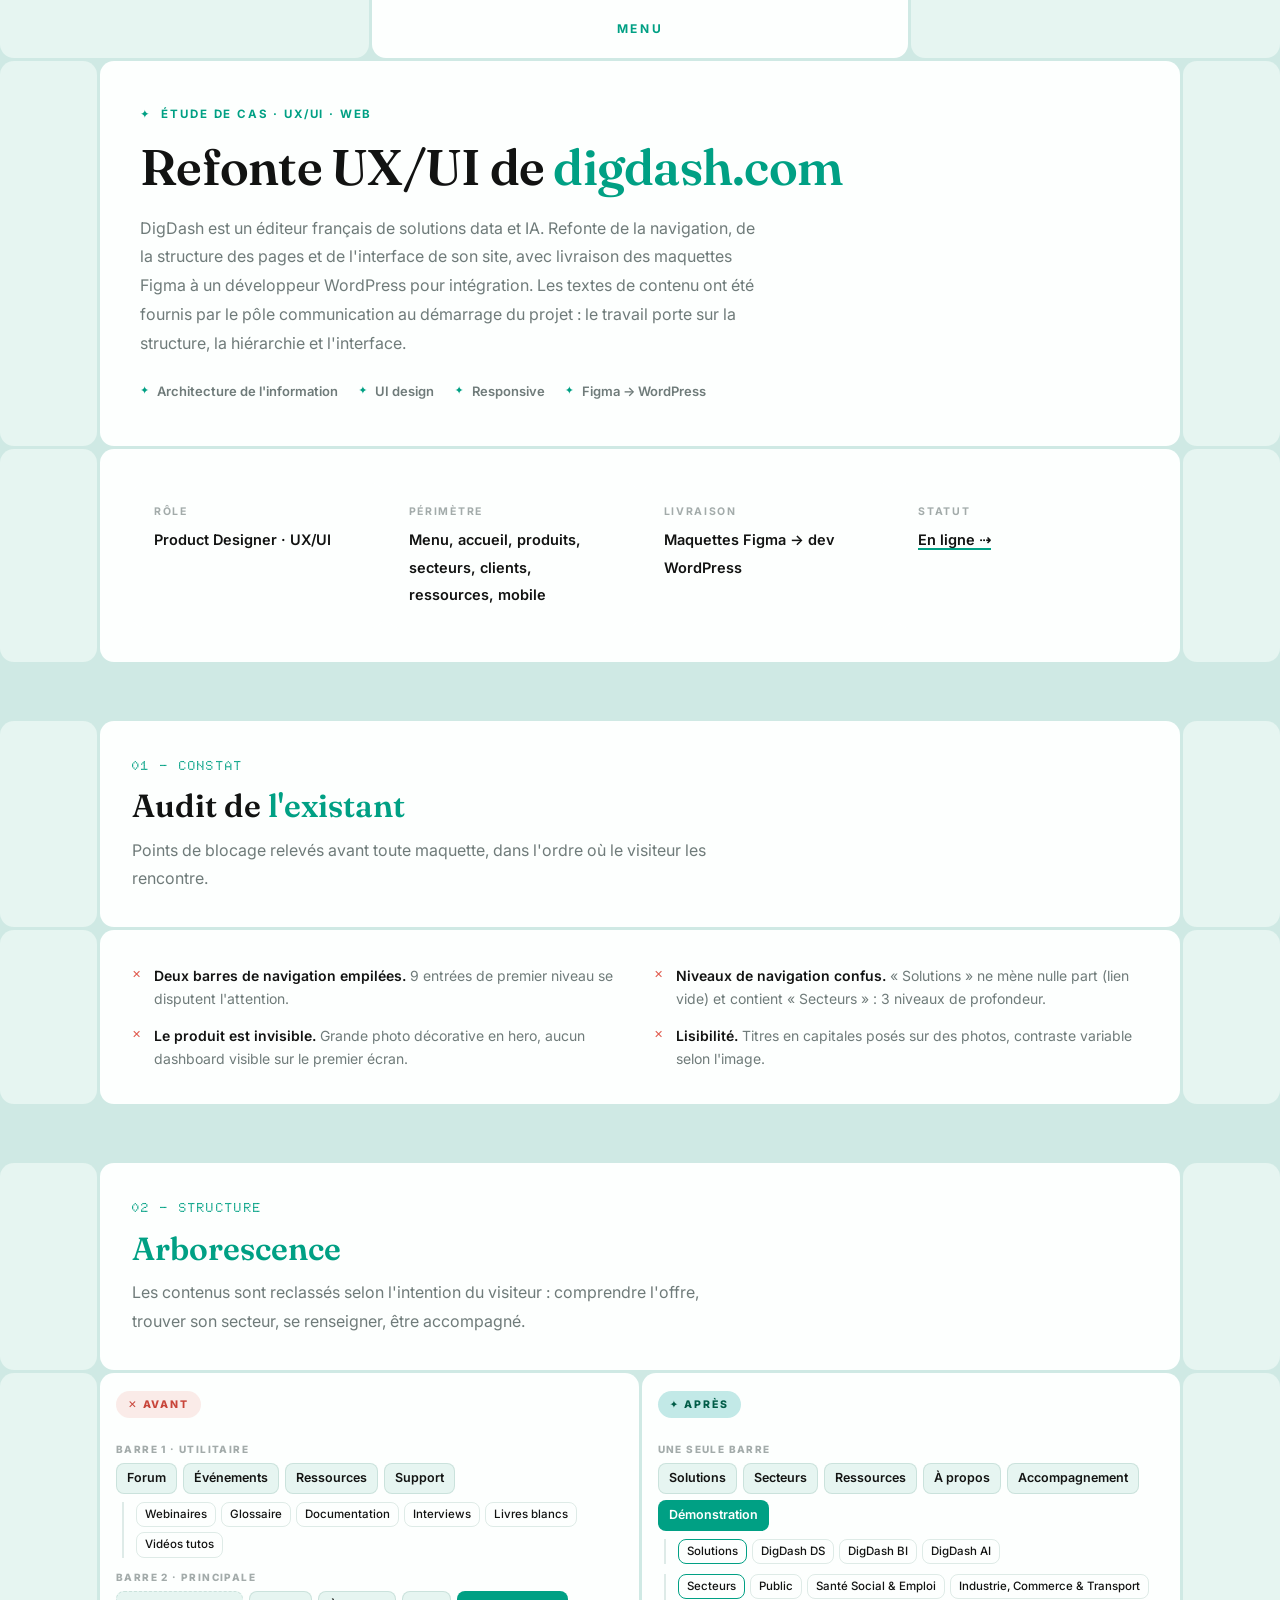
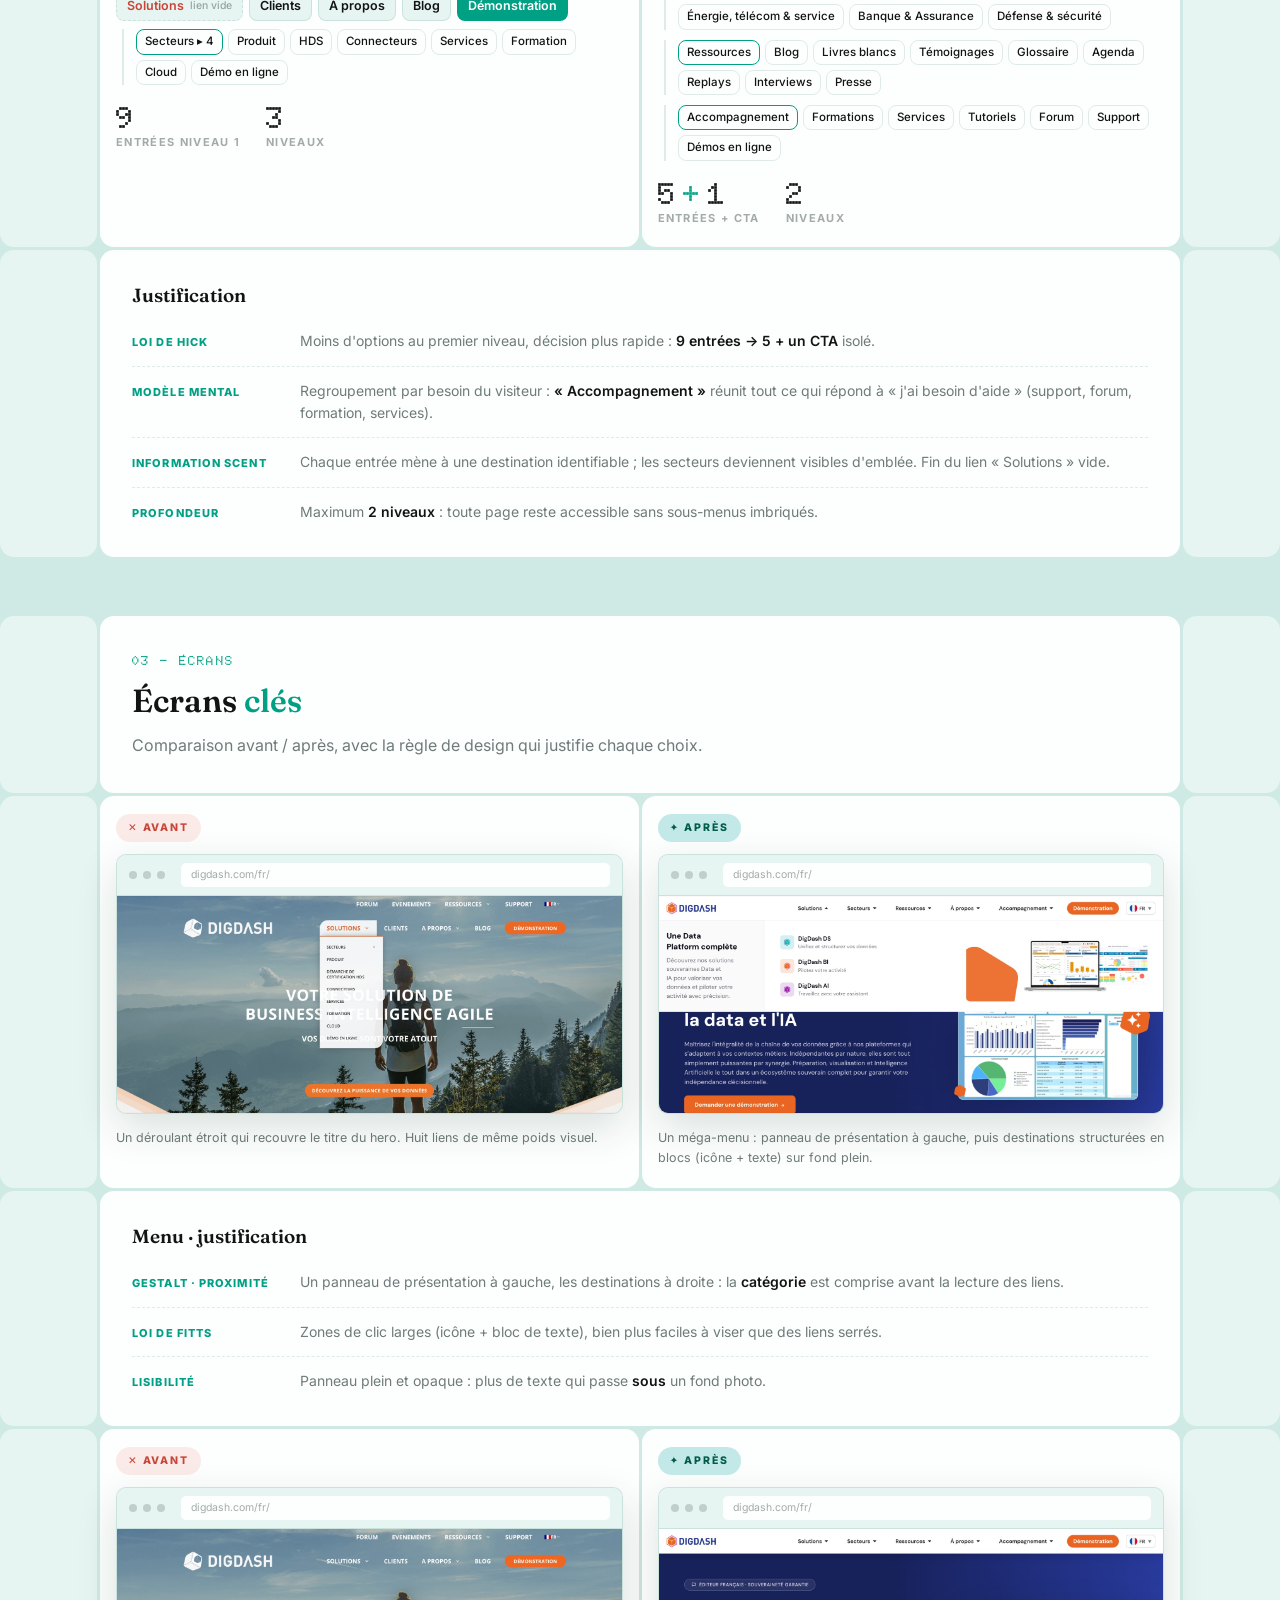
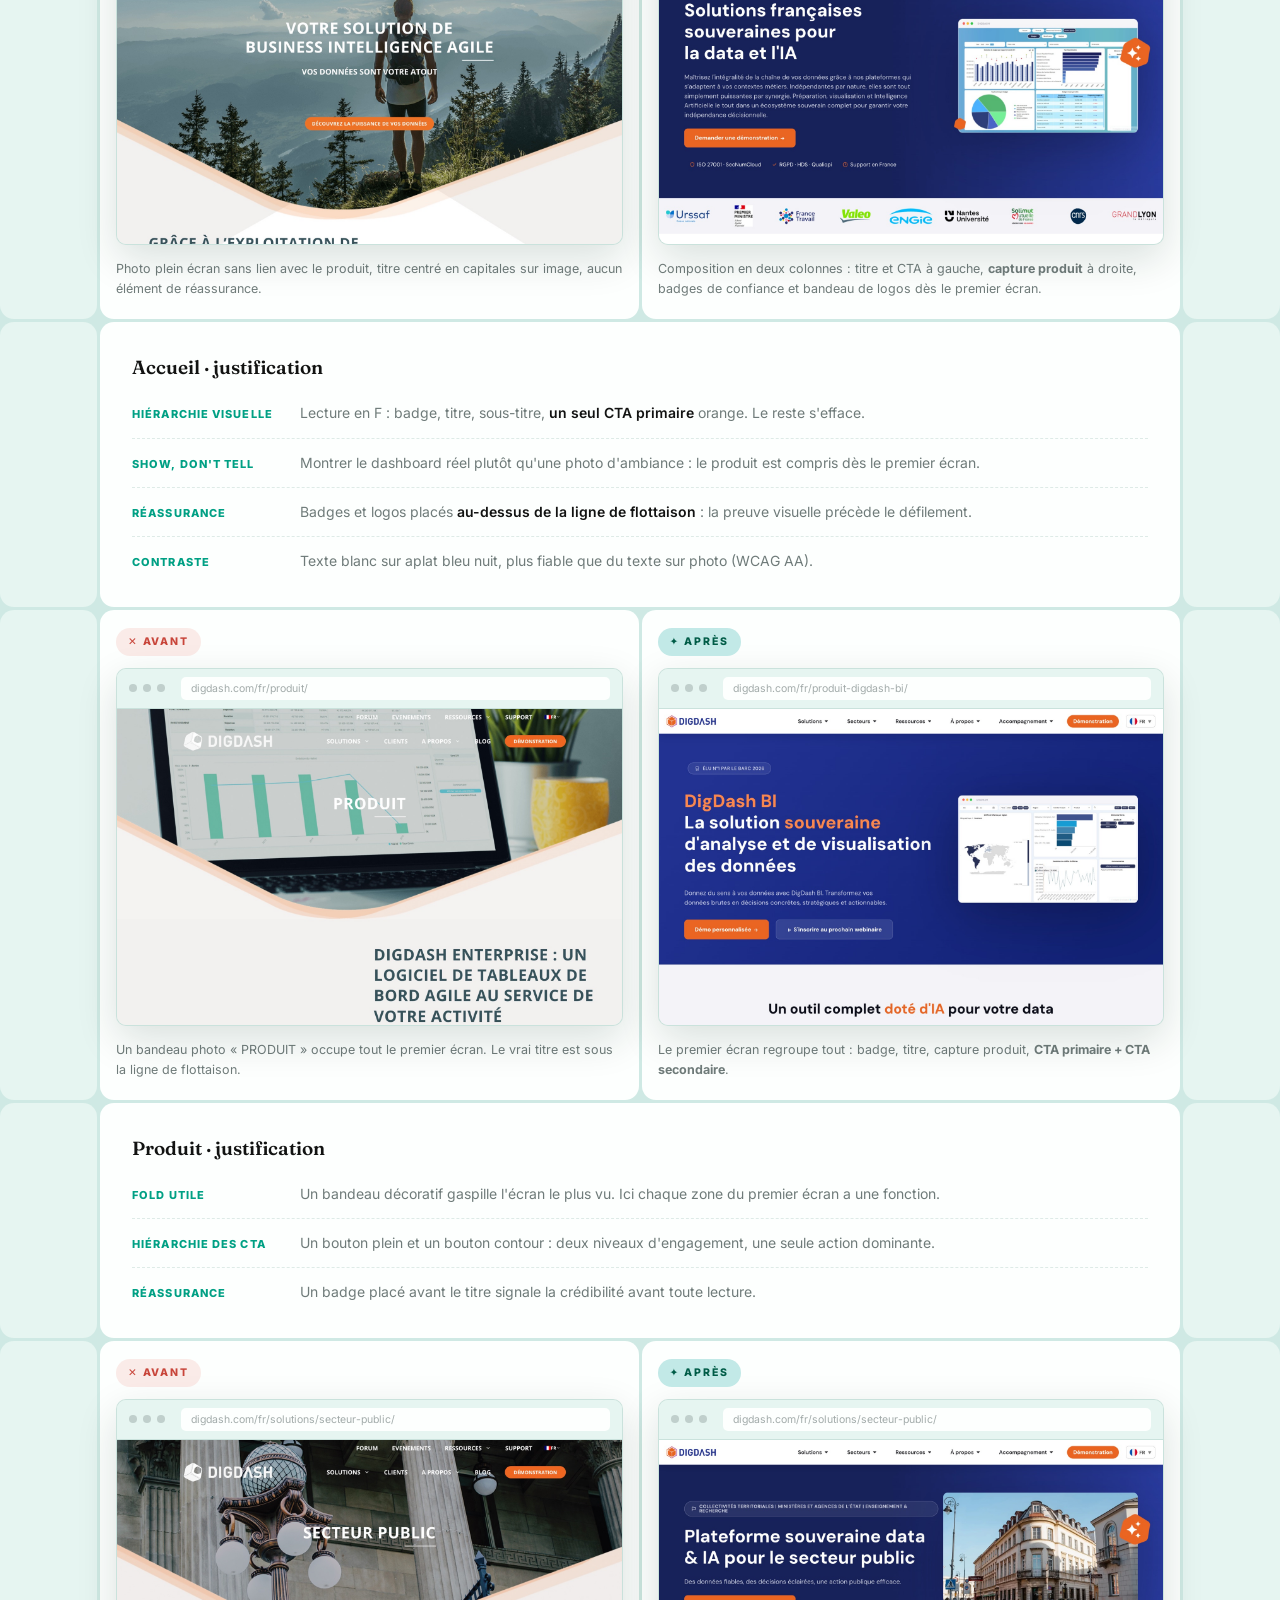
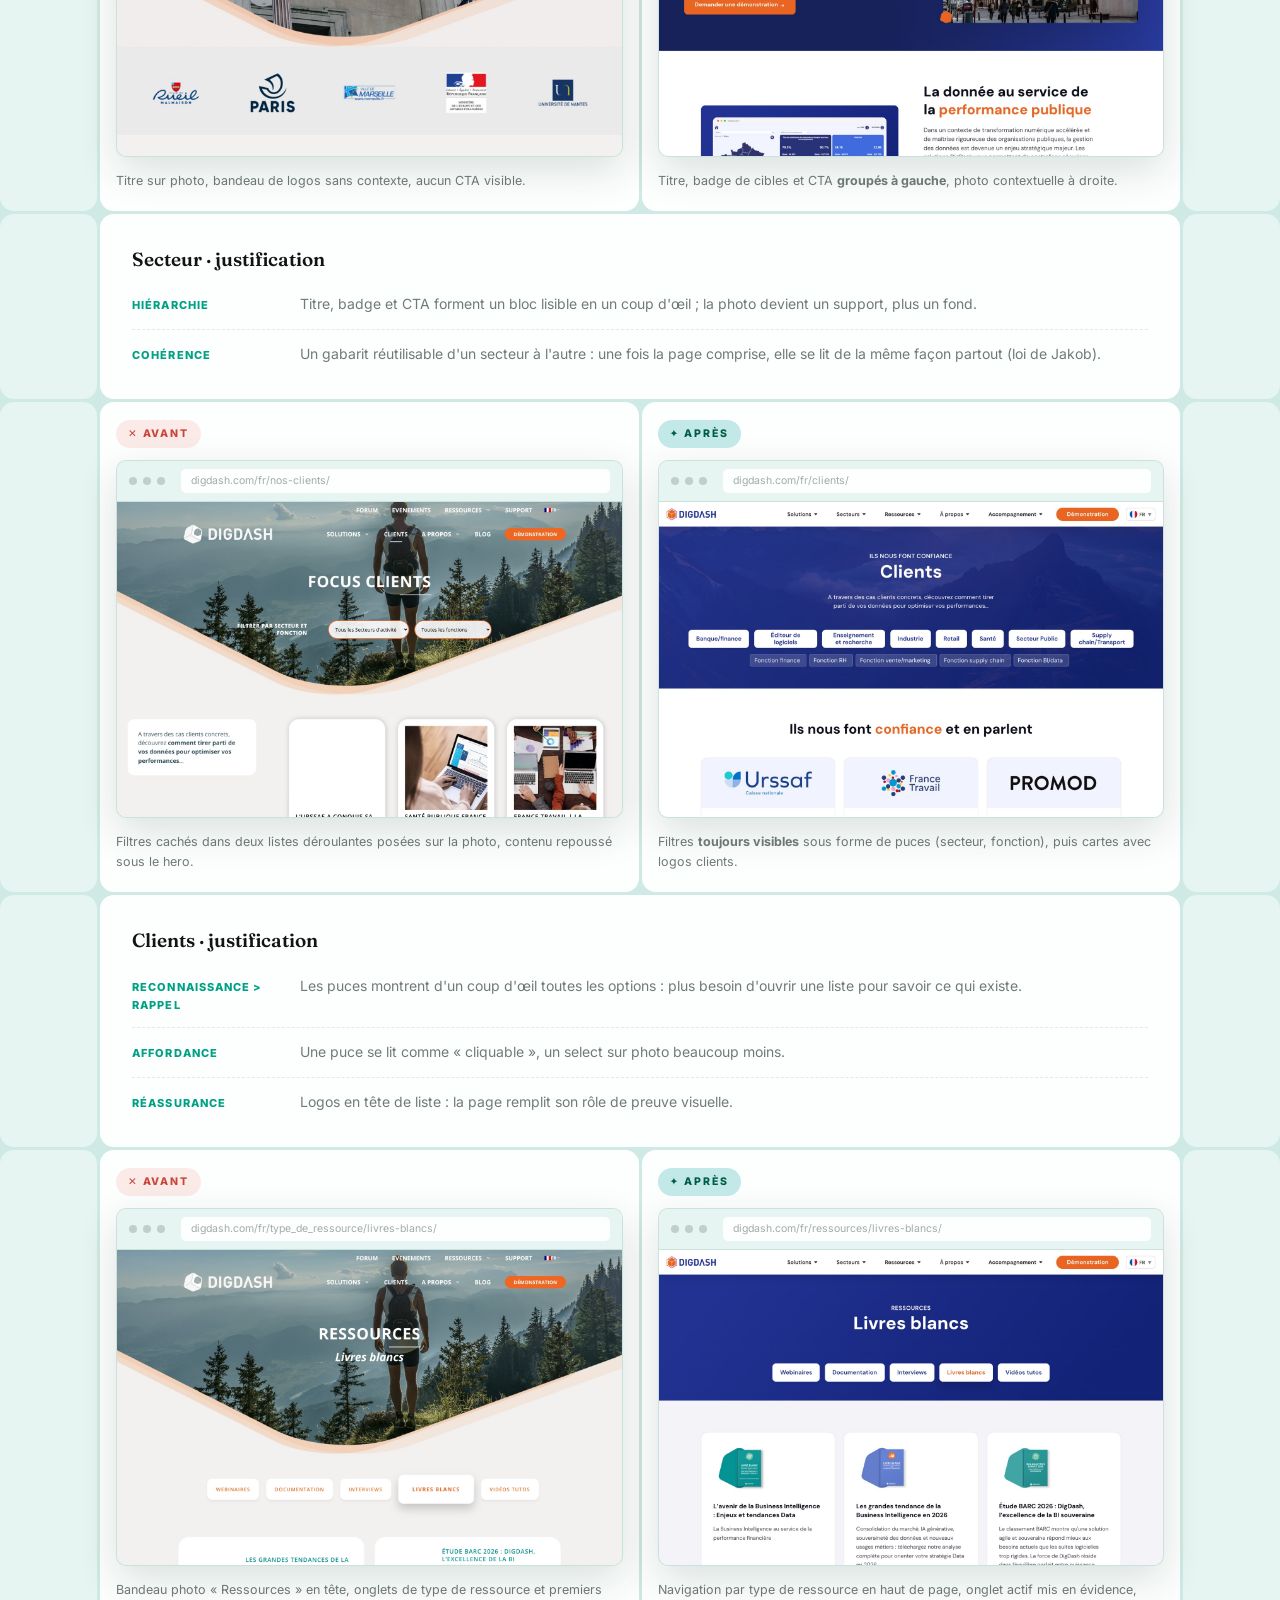
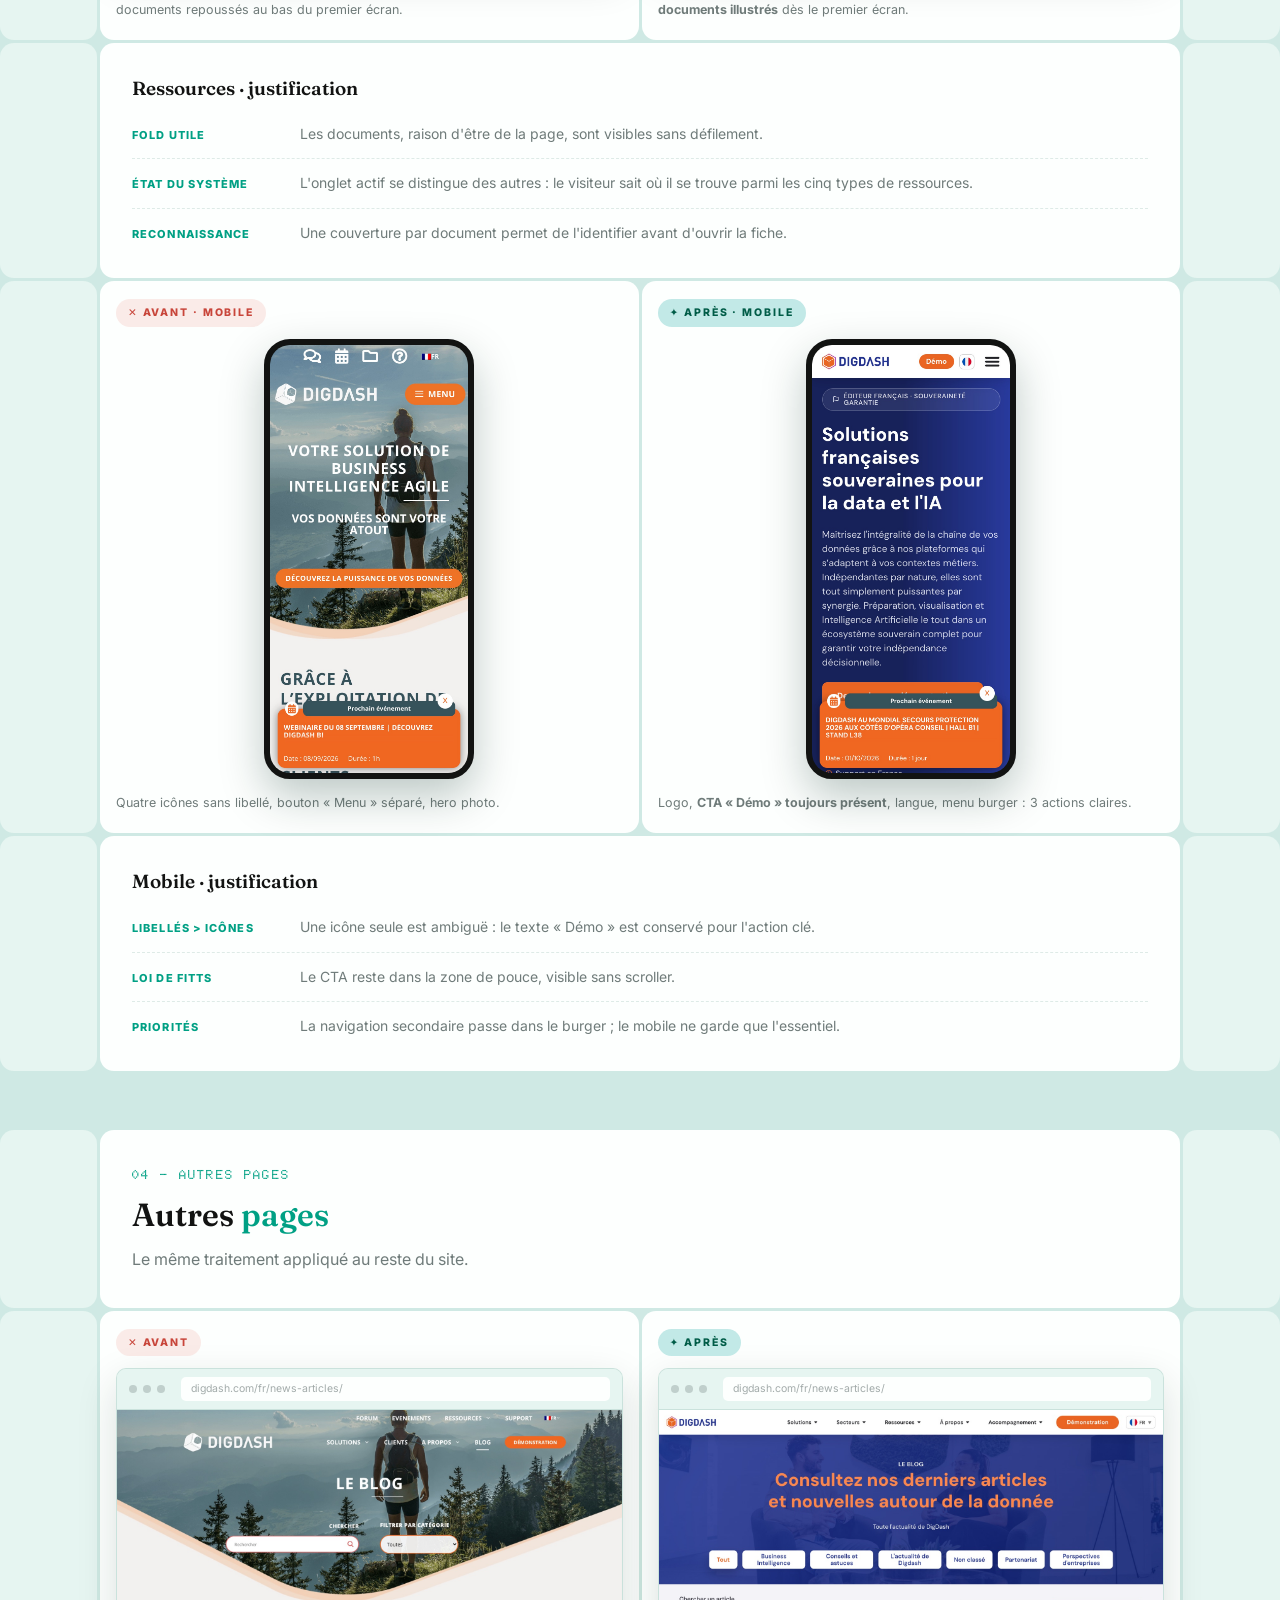
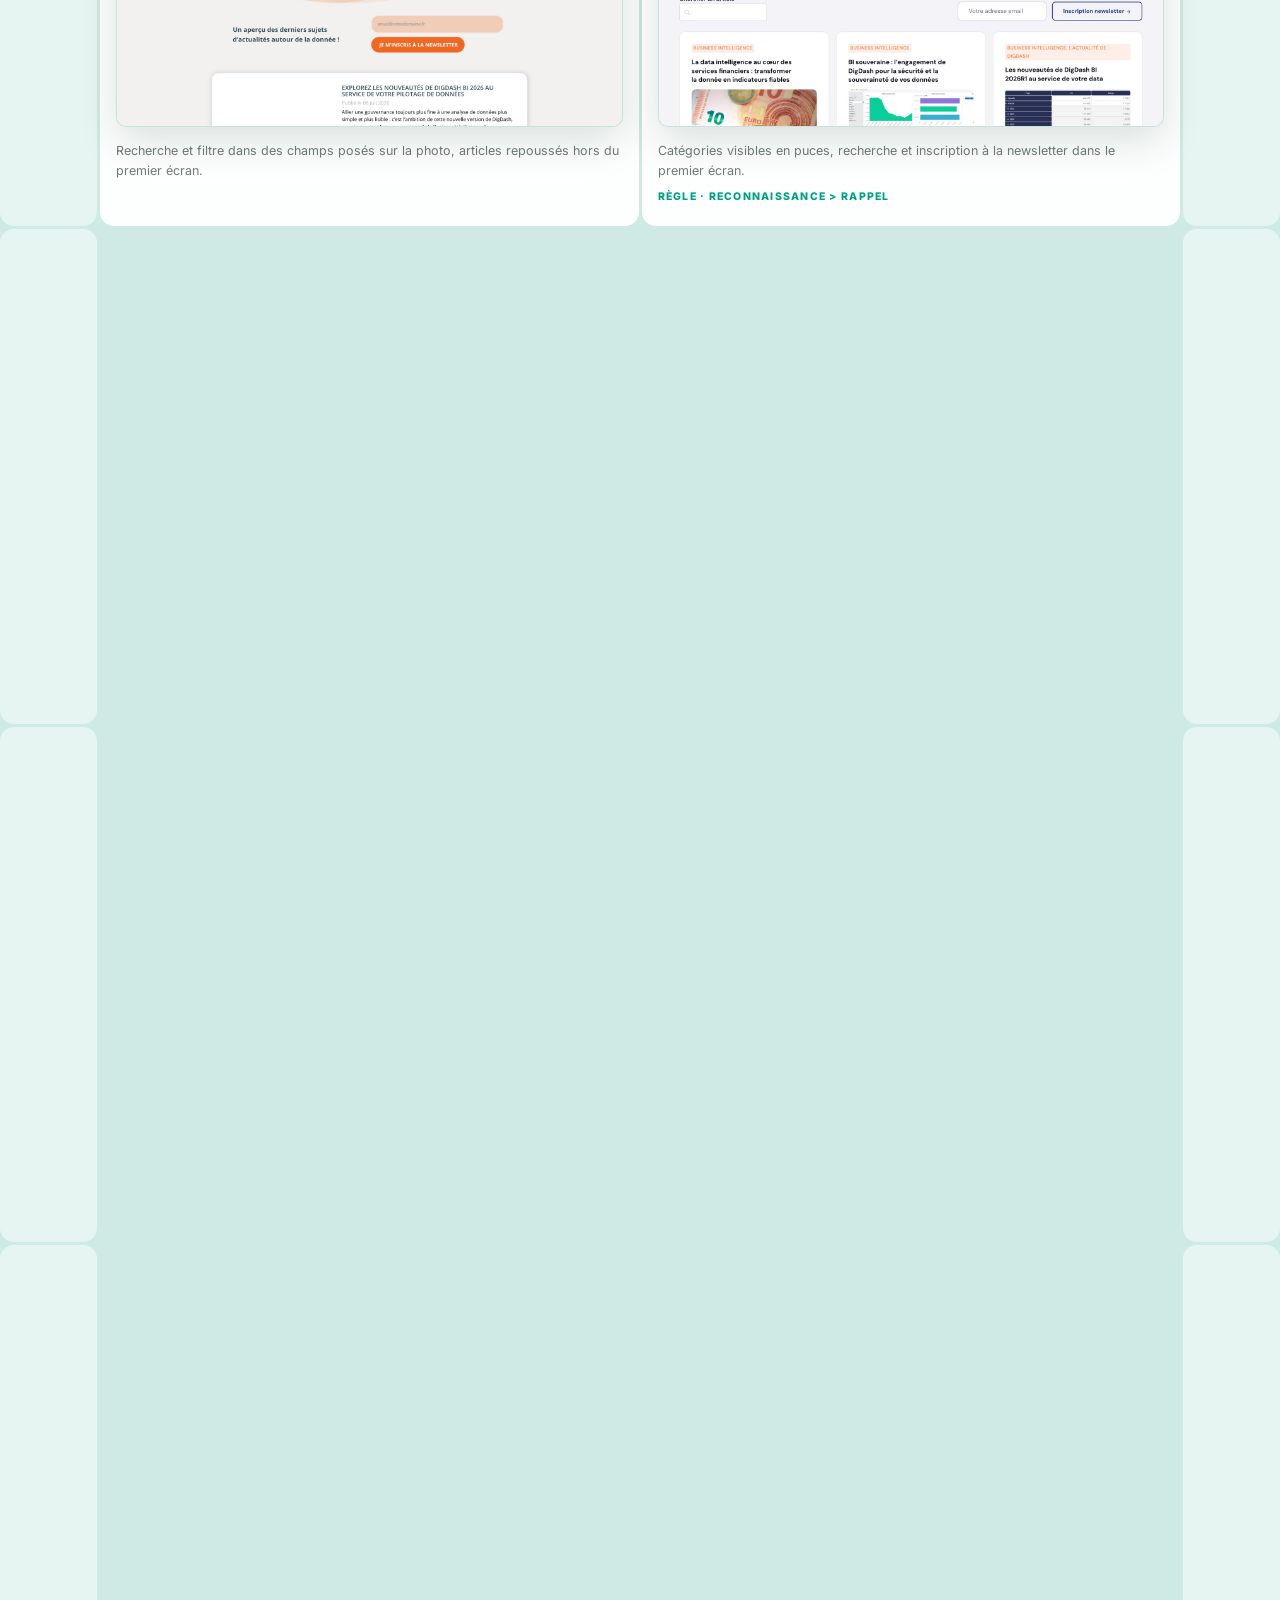
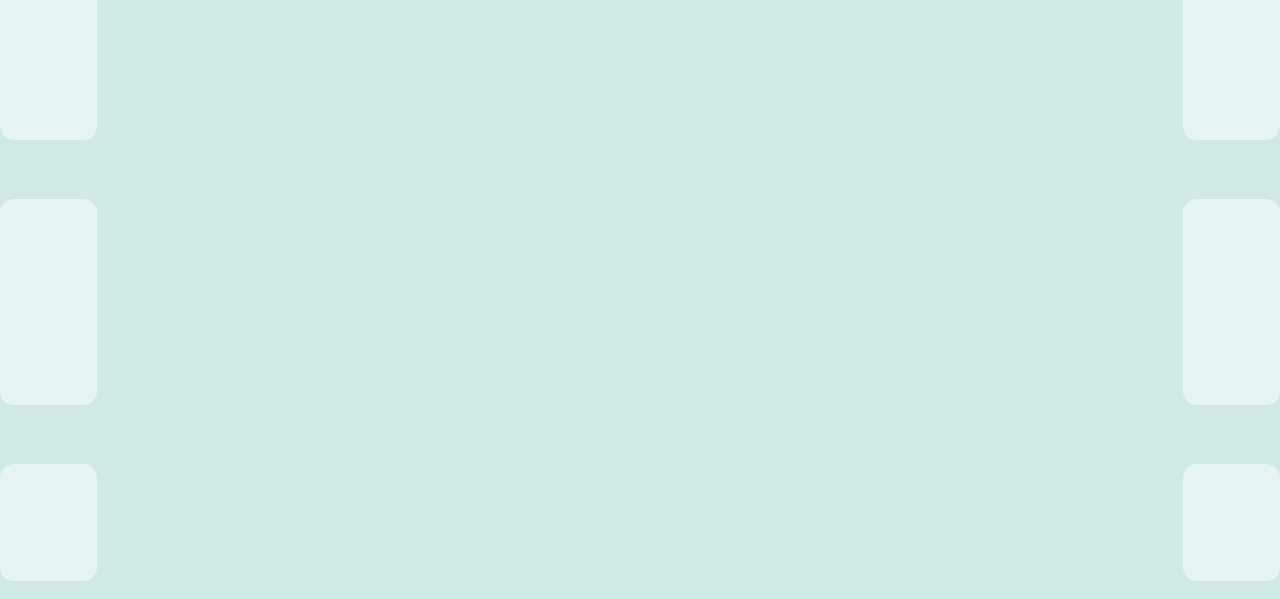
==== digdash.html @ a0afb025 "Ajout de l'étude de cas DigDash (avant/après UX/UI) et de la carte projet Co-Authored-By: Claude Son" ====
<!DOCTYPE html>
<html lang="fr"><head><meta charset="UTF-8"><meta name="viewport" content="width=device-width, initial-scale=1.0">
<meta name="description" content="Étude de cas : refonte UX/UI du site digdash.com, avant/après et raisonnement de design.">
<title>DigDash · Refonte UX/UI — Antoine DIOKH</title>
<link rel="preconnect" href="https://fonts.googleapis.com"><link rel="preconnect" href="https://fonts.gstatic.com" crossorigin>
<link href="https://fonts.googleapis.com/css2?family=Fraunces:ital,opsz,wght@0,9..144,400;0,9..144,500;0,9..144,600;1,9..144,400;1,9..144,500&family=Inter:wght@400;500;600;700&family=Doto:wght@700;900&family=Abril+Fatface&family=Lobster&family=Lora:ital@0;1&family=Merriweather:wght@700&family=Oswald:wght@500&family=Pacifico&display=swap" rel="stylesheet">
<style>

/* =========================================================
   TOKENS · colonne de cartes sur fond menthe
   ========================================================= */
*,*::before,*::after{box-sizing:border-box;margin:0;padding:0}
html{scroll-behavior:smooth;scroll-padding-top:76px}

:root{
  --bg:      #cfe9e4;           /* fond profond entre les cartes */
  --rail:    #e6f5f1;           /* cellules latérales */
  --card:    #FDFFFE;           /* cartes de contenu */
  --ink:     #121312;
  --muted:   rgba(17,35,34,.6);
  --sub:     rgba(17,35,34,.38);
  --green:   #00A084;
  --greend:  #005C47;
  --mint:    #4EDF88;
  --teal:    #c2e9e7;
  --figma:   #0C8CE9;
  --bord:    rgba(0,92,71,.12);
  --led-bg:  #101312;
  --sans:'Inter',system-ui,sans-serif;
  --serif:'Fraunces',Georgia,serif;
  --dot:'Doto',monospace;
  --r:14px;
  --gap:3px;
  --col:536px;
  --t:220ms cubic-bezier(.4,0,.2,1);
}
body.dark{
  --bg:      #0a0f0d;
  --rail:    #101614;
  --card:    #151b18;
  --ink:     #eef5f1;
  --muted:   rgba(219,235,228,.6);
  --sub:     rgba(219,235,228,.34);
  --green:   #4EDF88;
  --greend:  #00A084;
  --teal:    rgba(78,223,136,.14);
  --bord:    rgba(255,255,255,.06);
  --led-bg:  #050807;
}

body{font-family:var(--sans);font-size:16px;line-height:1.7;color:var(--ink);background:var(--bg);-webkit-font-smoothing:antialiased;transition:background .3s,color .3s}
body.noscroll{overflow:hidden}
img{display:block;max-width:100%;height:auto}
a{color:inherit;text-decoration:none}
button{cursor:pointer;border:none;background:none;font:inherit;color:inherit}
ul{list-style:none}
::selection{background:var(--mint);color:#121312}

/* =========================================================
   GRILLE · chaque rangée = rail | carte | rail
   ========================================================= */
.row{display:grid;grid-template-columns:1fr min(var(--col),calc(100vw - 12px)) 1fr;gap:var(--gap);margin-bottom:var(--gap)}
.row::before,.row::after{content:'';background:var(--rail);border-radius:var(--r);min-height:100%}
.row>.cell{background:var(--card);border-radius:var(--r);padding:34px 32px;position:relative}
.row>.cell.flush{padding:0;overflow:hidden}
.row>.cell.split{display:grid;grid-template-columns:1fr 1.2fr;gap:var(--gap);background:transparent;padding:0}
.row>.cell.split>div{background:var(--card);border-radius:var(--r);padding:28px 26px}
.row>.cell.cells4{display:grid;grid-template-columns:repeat(4,1fr);gap:var(--gap);background:transparent;padding:0}
.row>.cell.cells4>a{background:var(--card);border-radius:var(--r);display:flex;align-items:center;justify-content:center;padding:20px 8px;font-size:12px;font-weight:600;letter-spacing:.08em;color:var(--ink);transition:color var(--t),background var(--t)}
.row>.cell.cells4>a:hover{color:var(--green)}
.row>.cell.cells4>a svg{transition:transform var(--t)}
.row>.cell.cells4>a:hover svg{transform:translateY(-2px)}

/* espaceur entre groupes de sections */
.gaprow{height:56px}

/* =========================================================
   BARRE HAUTE · MENU
   ========================================================= */
.topbar{position:fixed;top:0;left:0;right:0;z-index:100}
.topbar .menu-cell{background:var(--card);border-radius:0 0 var(--r) var(--r);display:flex;align-items:center;justify-content:center;height:58px}
.topbar::before,.topbar::after{border-radius:0 0 var(--r) var(--r);min-height:58px}
.menu-btn{font-size:12px;font-weight:700;letter-spacing:.22em;color:var(--green);padding:10px 26px;transition:letter-spacing var(--t)}
.menu-btn:hover{letter-spacing:.34em}

/* overlay menu */
.menu-ov{position:fixed;inset:0;z-index:200;background:var(--bg);display:none;flex-direction:column;align-items:center;justify-content:center;gap:6px;text-align:center}
.menu-ov.open{display:flex;animation:fdi .25s ease}
@keyframes fdi{from{opacity:0}to{opacity:1}}
.menu-ov a{font-family:var(--serif);font-size:clamp(34px,6vw,54px);font-weight:500;color:var(--ink);line-height:1.35;transition:color var(--t),letter-spacing var(--t)}
.menu-ov a:hover{color:var(--green);letter-spacing:.02em}
.menu-ov a i{font-style:normal;color:var(--green)}
.menu-x{position:absolute;top:18px;left:50%;transform:translateX(-50%);font-size:12px;font-weight:700;letter-spacing:.22em;color:var(--green);padding:10px 26px}
.menu-tools{display:flex;gap:10px;margin-top:38px}
.menu-tools button{font-size:12px;font-weight:600;letter-spacing:.1em;color:var(--muted);background:var(--card);border-radius:var(--pill,100px);padding:10px 22px;transition:color var(--t)}
.menu-tools button:hover{color:var(--green)}

/* =========================================================
   HERO
   ========================================================= */
.hero-h{font-family:var(--serif);font-size:clamp(30px,4.6vw,42px);font-weight:600;line-height:1.22;letter-spacing:-.01em;margin-bottom:22px}
.hero-h i{font-style:normal;color:var(--green)}
.hero-p{font-size:15.5px;color:var(--muted);margin-bottom:34px}
.hero-p b{color:var(--ink);font-weight:600}
.hero-p .cut{color:var(--green);font-weight:600;white-space:nowrap}
.narrator{font-size:14px;color:var(--muted);margin-bottom:30px}
.narrator b{color:var(--ink);font-weight:600}
.timebar{display:flex;align-items:center;gap:14px;font-size:11px;font-weight:700;letter-spacing:.12em;color:var(--sub)}
.timebar .dia{color:var(--green);font-size:13px}
.timebar .clock{font-family:var(--dot);font-weight:900;font-size:15px;color:var(--ink);letter-spacing:.08em}
.timebar .gmt{color:var(--green);font-family:var(--dot);font-weight:700}

/* =========================================================
   RÔLE · Product Designer + sélection Figma
   ========================================================= */
.role-h{font-family:var(--serif);font-size:clamp(40px,7vw,58px);font-weight:500;line-height:1.18;letter-spacing:-.015em}
.figsel{position:relative;display:inline-block;outline:1.6px solid var(--figma);outline-offset:4px;margin:4px}
.figsel b{position:absolute;width:7px;height:7px;background:var(--card);border:1.6px solid var(--figma);z-index:1}
.figsel b:nth-child(1){top:-8px;left:-8px}
.figsel b:nth-child(2){top:-8px;right:-8px}
.figsel b:nth-child(3){bottom:-8px;left:-8px}
.figsel b:nth-child(4){bottom:-8px;right:-8px}

/* panneau Fonts façon Figma */
.fonts-panel{background:#1e1e1e;border-radius:10px;overflow:hidden;color:#e6e6e6;font-size:13px;box-shadow:0 18px 60px rgba(0,40,30,.25)}
.fp-head{display:flex;align-items:center;justify-content:space-between;padding:10px 14px;font-weight:600;font-size:12.5px;border-bottom:1px solid #2c2c2c}
.fp-head svg{opacity:.55;cursor:pointer}
.fp-search{margin:10px 12px 6px;display:flex;align-items:center;gap:8px;background:#2c2c2c;border-radius:6px;padding:7px 10px;color:#9a9a9a}
.fp-search input{background:none;border:none;outline:none;color:#e6e6e6;font-size:12.5px;width:100%}
.fp-hint{margin:6px 12px 8px;border:1px solid #3a3a3a;border-radius:6px;padding:6px 10px;font-size:11.5px;color:#bdbdbd}
.fp-list{padding:2px 4px 8px;max-height:250px;overflow:auto}
.fp-list::-webkit-scrollbar{width:4px}
.fp-list::-webkit-scrollbar-thumb{background:#3a3a3a;border-radius:2px}
.fp-item{display:flex;align-items:center;gap:9px;width:100%;text-align:left;padding:7px 12px;border-radius:5px;font-size:15px;color:#e6e6e6;transition:background .15s}
.fp-item:hover,.fp-item.on{background:#333}
.fp-item .tick{width:12px;color:#4EDF88;font-size:11px;visibility:hidden}
.fp-item.on .tick{visibility:visible}

/* =========================================================
   STATS · chiffres dot-matrix
   ========================================================= */
.stat-lbl{font-size:11.5px;font-weight:700;letter-spacing:.14em;text-transform:uppercase;color:var(--muted);margin-bottom:16px}
.stat-num{font-family:var(--dot);font-weight:900;font-size:clamp(44px,7vw,58px);line-height:1;color:var(--ink);letter-spacing:.04em}
.stat-note{font-size:13.5px;color:var(--muted);line-height:1.65}

/* bandeau LED */
.led{background:var(--led-bg);border-radius:10px;border-left:10px solid var(--green);border-right:10px solid var(--green);overflow:hidden;padding:14px 0}
.led-track{display:flex;width:max-content;animation:led 18s linear infinite;font-family:var(--dot);font-weight:900;font-size:24px;color:var(--mint);letter-spacing:.14em;white-space:nowrap}
.led-track span{padding:0 26px}
@keyframes led{0%{transform:translateX(0)}100%{transform:translateX(-50%)}}

/* carte-lien fléchée */
.arrow-link{display:flex;align-items:center;gap:14px;font-size:20px;font-weight:700;letter-spacing:.04em;color:var(--ink);text-transform:uppercase;transition:color var(--t)}
.arrow-link em{font-style:normal;color:var(--green)}
.arrow-link .arr{color:var(--green);font-size:22px;transition:transform var(--t)}
.arrow-link:hover{color:var(--green)}
.arrow-link:hover .arr{transform:translateX(6px)}
.arrow-sub{font-size:13.5px;color:var(--muted);margin-top:8px}

/* =========================================================
   NOTE DU NARRATEUR / sections texte
   ========================================================= */
.sec-lbl{font-size:11.5px;font-weight:700;letter-spacing:.16em;text-transform:uppercase;color:var(--muted);margin-bottom:26px}
.note-p{font-size:15px;color:var(--muted);line-height:1.85;margin-bottom:18px}
.note-p:last-child{margin-bottom:0}
.note-p b{color:var(--ink);font-weight:600}

/* =========================================================
   < PROJETS /> · rangées de travaux
   ========================================================= */
.code-h{font-family:var(--sans);font-size:22px;font-weight:700;letter-spacing:.06em;text-transform:uppercase;margin-bottom:10px}
.code-h i{font-style:normal;color:var(--green);font-weight:600}
.code-sub{font-size:14.5px;color:var(--muted)}
.work{width:100%;text-align:left;transition:background var(--t)}
.work-t{display:flex;align-items:center;gap:13px;font-size:20px;font-weight:700;letter-spacing:.05em;text-transform:uppercase;color:var(--ink);margin-bottom:10px;transition:color var(--t)}
.work-t .arr{color:var(--green);font-size:21px;flex-shrink:0;transition:transform var(--t)}
.work:hover .work-t{color:var(--green)}
.work:hover .work-t .arr{transform:translateX(6px)}
.work-d{font-size:14px;color:var(--muted);line-height:1.7;margin-bottom:18px}
.work-tags{display:flex;flex-wrap:wrap;gap:20px;font-size:13px;font-weight:600;color:var(--muted)}
.work-tags span{display:inline-flex;align-items:center;gap:8px}
.work-tags .dia{color:var(--green);font-size:11px}

/* =========================================================
   PARCOURS
   ========================================================= */
.job-top{display:flex;justify-content:space-between;align-items:baseline;flex-wrap:wrap;gap:8px;margin-bottom:6px}
.job-role{font-family:var(--serif);font-size:23px;font-weight:600}
.job-role i{font-style:normal;color:var(--green)}
.job-date{font-family:var(--dot);font-weight:700;font-size:13px;letter-spacing:.06em;color:var(--green)}
.job-org{font-size:13px;font-weight:600;letter-spacing:.06em;text-transform:uppercase;color:var(--muted);margin-bottom:20px}
.job-list li{font-size:14px;color:var(--muted);line-height:1.7;padding-left:20px;position:relative;margin-bottom:10px}
.job-list li::before{content:'✦';position:absolute;left:0;top:1px;color:var(--green);font-size:11px}
.job-list li:last-child{margin-bottom:0}

.edu-row{display:flex;justify-content:space-between;align-items:baseline;gap:16px;padding:13px 0;border-bottom:1px dashed var(--bord)}
.edu-row:last-of-type{border-bottom:none}
.edu-deg{font-size:14px;font-weight:600;line-height:1.5}
.edu-deg small{display:block;font-weight:400;font-size:12.5px;color:var(--sub)}
.edu-yr{font-family:var(--dot);font-weight:700;font-size:13px;color:var(--green);white-space:nowrap}

/* =========================================================
   TÉMOIGNAGES
   ========================================================= */
.q-txt{font-family:var(--serif);font-size:17.5px;font-weight:400;line-height:1.65;margin-bottom:20px}
.q-txt::before{content:'\201C';color:var(--green);margin-right:2px}
.q-txt::after{content:'\201D';color:var(--green);margin-left:2px}
.q-by{display:flex;align-items:center;gap:10px;font-size:13px;color:var(--muted)}
.q-by .dia{color:var(--green);font-size:11px}
.q-by b{color:var(--ink);font-weight:600}

/* =========================================================
   CONTACT · [ … ]
   ========================================================= */
.mute-h{font-family:var(--sans);font-size:clamp(34px,5.6vw,46px);font-weight:600;color:var(--green);letter-spacing:.01em;margin-bottom:56px}
.ct-p{font-size:15px;color:var(--muted);line-height:1.85;margin-bottom:26px}
.ct-mail{display:inline-flex;align-items:center;gap:10px;font-family:var(--serif);font-size:clamp(19px,3.4vw,25px);font-weight:500;color:var(--ink);border-bottom:2px solid var(--green);padding-bottom:4px;transition:color var(--t)}
.ct-mail:hover{color:var(--green)}
.ct-mail .arr{color:var(--green)}

/* =========================================================
   FOOTER
   ========================================================= */
.copy-l{font-size:13px;font-weight:600;letter-spacing:.08em;text-transform:uppercase}
.copy-s{font-size:13px;letter-spacing:.08em;text-transform:uppercase;color:var(--sub);margin-bottom:34px}
.fin{font-family:var(--serif);font-size:clamp(48px,8vw,64px);font-weight:500;line-height:1}
.fin i{font-style:italic}
.fin span{color:var(--green)}
.lego{height:220px;border-radius:var(--r);background:
  radial-gradient(circle at 50% 42%, var(--teal) 26%, rgba(0,92,71,.18) 30%, transparent 34%),
  var(--teal);
  background-size:44px 44px;opacity:.85}
body.dark .lego{opacity:.35}

/* =========================================================
   MODAL PROJET
   ========================================================= */
.modal-bd{display:none;position:fixed;inset:0;z-index:300;background:rgba(4,14,11,.86);backdrop-filter:blur(8px);align-items:center;justify-content:center;padding:16px}
.modal-bd.show{display:flex;animation:fdi .2s ease}
.modal-box{background:var(--card);border-radius:var(--r);overflow:hidden;width:100%;max-width:560px;max-height:90vh;overflow-y:auto;position:relative;animation:sdi .25s ease}
@keyframes sdi{from{opacity:0;transform:translateY(18px)}to{opacity:1;transform:translateY(0)}}
.m-close{position:absolute;top:12px;right:12px;z-index:1;width:34px;height:34px;border-radius:50%;background:var(--card);display:flex;align-items:center;justify-content:center;color:var(--muted)}
.m-close:hover{color:var(--ink)}
.m-img{background:var(--rail);display:flex;align-items:center;justify-content:center;padding:24px}
.m-img img{max-height:280px;object-fit:contain;border-radius:8px}
.m-body{padding:28px 30px 32px}
.m-cat{font-size:10.5px;font-weight:700;letter-spacing:.16em;text-transform:uppercase;color:var(--green)}
.m-title{font-family:var(--serif);font-size:22px;font-weight:600;margin:8px 0 12px}
.m-desc{font-size:13.5px;color:var(--muted);line-height:1.75;margin-bottom:22px}
.m-links{display:flex;flex-wrap:wrap;gap:16px}
.m-links a{display:inline-flex;align-items:center;gap:9px;font-size:13px;font-weight:700;letter-spacing:.05em;text-transform:uppercase;color:var(--ink);transition:color var(--t)}
.m-links a .arr{color:var(--green);transition:transform var(--t)}
.m-links a:hover{color:var(--green)}
.m-links a:hover .arr{transform:translateX(5px)}

/* =========================================================
   REVEAL & RESPONSIVE
   ========================================================= */
.reveal{opacity:0;transform:translateY(18px);transition:opacity .6s ease,transform .6s ease}
.reveal.in{opacity:1;transform:translateY(0)}

@media(max-width:700px){
  .row{grid-template-columns:6px 1fr 6px}
  .row::before,.row::after{border-radius:6px}
  .row>.cell{padding:28px 22px}
  .row>.cell.split{grid-template-columns:1fr}
  .topbar{grid-template-columns:6px 1fr 6px}
  .gaprow{height:36px}
}

/* ===== CASE STUDY ===== */
.rl{display:inline-block;margin-top:8px;font-size:10.5px;font-weight:800;letter-spacing:.12em;text-transform:uppercase;color:var(--green)}
.row.wide{grid-template-columns:1fr min(1080px,calc(100vw - 12px)) 1fr}
.eyebrow{font-size:11.5px;font-weight:700;letter-spacing:.16em;text-transform:uppercase;color:var(--green);margin-bottom:14px;display:flex;align-items:center;gap:10px}
.cs-h{font-family:var(--serif);font-size:clamp(32px,5.2vw,50px);font-weight:600;line-height:1.14;letter-spacing:-.015em;margin-bottom:18px}
.cs-h i{font-style:normal;color:var(--green)}
.cs-lead{font-size:16px;color:var(--muted);line-height:1.8;max-width:62ch}
.meta{display:grid;grid-template-columns:repeat(4,1fr);gap:var(--gap);background:transparent;padding:0}
.meta>div{background:var(--card);border-radius:var(--r);padding:20px 22px}
.meta small{display:block;font-size:10.5px;font-weight:700;letter-spacing:.16em;text-transform:uppercase;color:var(--sub);margin-bottom:6px}
.meta b{font-size:14.5px;font-weight:600;line-height:1.45}
.sec-h{font-family:var(--serif);font-size:clamp(24px,3.6vw,32px);font-weight:600;line-height:1.2;margin-bottom:10px}
.sec-h i{font-style:normal;color:var(--green)}
.sec-n{font-family:var(--dot);font-weight:900;font-size:13px;letter-spacing:.1em;color:var(--green);margin-bottom:10px;display:block}
.pain{display:grid;grid-template-columns:repeat(2,1fr);gap:14px 28px;margin-top:22px}
.pain li{font-size:14px;color:var(--muted);line-height:1.65;padding-left:22px;position:relative}
.pain li::before{content:'✕';position:absolute;left:0;top:1px;color:#e0584b;font-size:11px;font-weight:700}
.pain b{color:var(--ink);font-weight:600}
/* avant / après */
.ba{display:grid;grid-template-columns:1fr 1fr;gap:var(--gap);background:transparent!important;padding:0!important}
.ba>figure{background:var(--card);border-radius:var(--r);padding:16px 16px 20px;margin:0}
.ba .tag{display:inline-flex;align-items:center;gap:8px;font-size:10.5px;font-weight:800;letter-spacing:.18em;text-transform:uppercase;padding:5px 12px;border-radius:99px;margin-bottom:12px}
.ba .tag.b{background:rgba(224,88,75,.12);color:#c8453a}
.ba .tag.a{background:var(--teal);color:var(--greend)}
body.dark .ba .tag.b{color:#ff8a7e}
body.dark .ba .tag.a{color:var(--green)}
.bf{border-radius:10px;overflow:hidden;border:1px solid var(--bord);background:var(--rail);box-shadow:0 14px 40px rgba(0,40,30,.14)}
.bf .bar{display:flex;align-items:center;gap:6px;padding:8px 12px;background:var(--rail);border-bottom:1px solid var(--bord)}
.bf .bar i{width:8px;height:8px;border-radius:50%;background:rgba(17,35,34,.18)}
.bf .bar span{margin-left:10px;flex:1;font-size:10.5px;color:var(--sub);background:var(--card);border-radius:5px;padding:3px 10px;white-space:nowrap;overflow:hidden;text-overflow:ellipsis}
.bf img{width:100%;height:auto;display:block;cursor:zoom-in}
.phones{display:flex;justify-content:center;gap:10px}
.ph{width:46%;max-width:210px;border-radius:26px;border:6px solid #121312;background:#121312;overflow:hidden;box-shadow:0 18px 44px rgba(0,40,30,.25)}
.ph img{width:100%;display:block;border-radius:18px;cursor:zoom-in}
.ba figcaption{font-size:12.5px;color:var(--muted);line-height:1.6;margin-top:14px}
/* raisonnement */
.why{display:grid;gap:0}
.why li{display:grid;grid-template-columns:150px 1fr;gap:18px;padding:13px 0;border-bottom:1px dashed var(--bord);font-size:14px;color:var(--muted);line-height:1.6;align-items:baseline}
.why li:last-child{border-bottom:none;padding-bottom:0}
.why em{font-style:normal;font-size:11px;font-weight:800;letter-spacing:.1em;text-transform:uppercase;color:var(--green)}
.why b{color:var(--ink);font-weight:600}
/* arbo */
.tree{font-size:12.5px;line-height:1.5;color:var(--muted)}
.tree .lv0{display:flex;flex-wrap:wrap;gap:6px;margin-bottom:8px}
.tree .lab{font-size:10px;font-weight:800;letter-spacing:.14em;text-transform:uppercase;color:var(--sub);margin:12px 0 6px}
.n{display:inline-flex;align-items:center;gap:6px;background:var(--rail);border:1px solid var(--bord);border-radius:8px;padding:5px 10px;font-weight:600;color:var(--ink)}
.n small{font-weight:500;color:var(--sub);font-size:10.5px}
.n.dead{border-style:dashed;color:#c8453a}
.n.cta{background:var(--green);color:#fff;border-color:transparent}
.branch{margin:0 0 10px 6px;padding-left:12px;border-left:2px solid var(--bord);display:flex;flex-wrap:wrap;gap:5px}
.branch .n{font-weight:500;font-size:11.5px;padding:3px 8px;background:transparent}
.branch .n.sub{border-color:var(--green)}
.kpis{display:flex;gap:26px;margin-top:18px;flex-wrap:wrap}
.kpi b{display:block;font-family:var(--dot);font-weight:900;font-size:30px;color:var(--ink);letter-spacing:.04em;line-height:1}
.kpi span{font-size:11px;font-weight:700;letter-spacing:.12em;text-transform:uppercase;color:var(--sub)}
.kpi i{font-style:normal;color:var(--green);margin:0 6px}
.todo li{font-size:14px;color:var(--muted);line-height:1.7;padding-left:20px;position:relative;margin-bottom:10px}
.todo li::before{content:'✦';position:absolute;left:0;top:1px;color:var(--green);font-size:11px}
.todo b{color:var(--ink);font-weight:600}
.lb{position:fixed;inset:0;z-index:400;background:rgba(4,14,11,.92);display:none;align-items:center;justify-content:center;padding:20px;cursor:zoom-out}
.lb.show{display:flex}
.lb img{max-width:100%;max-height:100%;border-radius:8px}
@media(max-width:860px){.meta{grid-template-columns:1fr 1fr}.ba{grid-template-columns:1fr}.pain{grid-template-columns:1fr}.why li{grid-template-columns:1fr;gap:4px}}
</style></head><body><header class="topbar row" style="margin-bottom:0"><div class="cell menu-cell flush" style="border-radius:0 0 var(--r) var(--r)"><button class="menu-btn" id="menuBtn">MENU</button></div></header>
<div class="menu-ov" id="menuOv"><button class="menu-x" id="menuX">FERMER</button>
<a href="index.html">Accueil<i>.</i></a><a href="index.html#works">Projets<i>.</i></a><a href="#constat">Constat<i>.</i></a><a href="#arbo">Arborescence<i>.</i></a><a href="#ecrans">Écrans<i>.</i></a><a href="#autres">Autres pages<i>.</i></a><a href="index.html#contact">Contact<i>.</i></a>
<div class="menu-tools"><button id="themeBtn">Mode sombre</button></div></div><main style="padding-top:61px"><div class="row wide"><div class="cell reveal" style="padding:44px 40px">
<div class="eyebrow"><span>✦</span> Étude de cas · UX/UI · Web</div>
<h1 class="cs-h">Refonte UX/UI de <i>digdash.com</i></h1>
<p class="cs-lead">DigDash est un éditeur français de solutions data et IA. Refonte de la navigation, de la structure des pages et de l'interface de son site, avec livraison des maquettes Figma à un développeur WordPress pour intégration. Les textes de contenu ont été fournis par le pôle communication au démarrage du projet : le travail porte sur la structure, la hiérarchie et l'interface.</p>
<div class="work-tags" style="margin-top:22px"><span><span class="dia">✦</span>Architecture de l'information</span><span><span class="dia">✦</span>UI design</span><span><span class="dia">✦</span>Responsive</span><span><span class="dia">✦</span>Figma → WordPress</span></div></div></div>
<div class="row wide"><div class="cell meta reveal">
<div><small>Rôle</small><b>Product Designer · UX/UI</b></div>
<div><small>Périmètre</small><b>Menu, accueil, produits, secteurs, clients, ressources, mobile</b></div>
<div><small>Livraison</small><b>Maquettes Figma → dev WordPress</b></div>
<div><small>Statut</small><b><a href="https://www.digdash.com" target="_blank" rel="noopener" style="border-bottom:2px solid var(--green)">En ligne ⇢</a></b></div></div></div><div class="gaprow" id="constat"></div><div class="row wide"><div class="cell reveal"><span class="sec-n">01 — CONSTAT</span><h2 class="sec-h">Audit de <i>l'existant</i></h2><p class="cs-lead">Points de blocage relevés avant toute maquette, dans l'ordre où le visiteur les rencontre.</p></div></div>
<div class="row wide"><div class="cell reveal"><ul class="pain" style="margin-top:0">
<li><b>Deux barres de navigation empilées.</b> 9 entrées de premier niveau se disputent l'attention.</li>
<li><b>Niveaux de navigation confus.</b> « Solutions » ne mène nulle part (lien vide) et contient « Secteurs » : 3 niveaux de profondeur.</li>
<li><b>Le produit est invisible.</b> Grande photo décorative en hero, aucun dashboard visible sur le premier écran.</li>
<li><b>Lisibilité.</b> Titres en capitales posés sur des photos, contraste variable selon l'image.</li></ul></div></div><div class="gaprow" id="arbo"></div><div class="row wide"><div class="cell reveal"><span class="sec-n">02 — STRUCTURE</span><h2 class="sec-h"><i>Arborescence</i></h2><p class="cs-lead">Les contenus sont reclassés selon l'intention du visiteur : comprendre l'offre, trouver son secteur, se renseigner, être accompagné.</p></div></div>
<div class="row wide"><div class="cell ba reveal">
<figure><span class="tag b">✕ Avant</span><div class="tree">
<div class="lab">Barre 1 · utilitaire</div>
<div class="lv0"><span class="n ">Forum</span><span class="n ">Événements</span><span class="n ">Ressources</span><span class="n ">Support</span></div>
<div class="branch"><span class="n ">Webinaires</span><span class="n ">Glossaire</span><span class="n ">Documentation</span><span class="n ">Interviews</span><span class="n ">Livres blancs</span><span class="n ">Vidéos tutos</span></div>
<div class="lab">Barre 2 · principale</div>
<div class="lv0"><span class="n dead">Solutions <small>lien vide</small></span><span class="n ">Clients</span><span class="n ">À propos</span><span class="n ">Blog</span><span class="n cta">Démonstration</span></div>
<div class="branch"><span class="n sub">Secteurs ▸ 4</span><span class="n ">Produit</span><span class="n ">HDS</span><span class="n ">Connecteurs</span><span class="n ">Services</span><span class="n ">Formation</span><span class="n ">Cloud</span><span class="n ">Démo en ligne</span></div>
<div class="kpis"><div class="kpi"><b>9</b><span>entrées niveau 1</span></div><div class="kpi"><b>3</b><span>niveaux</span></div></div></div></figure>
<figure><span class="tag a">✦ Après</span><div class="tree">
<div class="lab">Une seule barre</div>
<div class="lv0"><span class="n ">Solutions</span><span class="n ">Secteurs</span><span class="n ">Ressources</span><span class="n ">À propos</span><span class="n ">Accompagnement</span><span class="n cta">Démonstration</span></div>
<div class="branch"><span class="n sub">Solutions</span><span class="n ">DigDash DS</span><span class="n ">DigDash BI</span><span class="n ">DigDash AI</span></div>
<div class="branch"><span class="n sub">Secteurs</span><span class="n ">Public</span><span class="n ">Santé Social &amp; Emploi</span><span class="n ">Industrie, Commerce &amp; Transport</span><span class="n ">Énergie, télécom &amp; service</span><span class="n ">Banque &amp; Assurance</span><span class="n ">Défense &amp; sécurité</span></div>
<div class="branch"><span class="n sub">Ressources</span><span class="n ">Blog</span><span class="n ">Livres blancs</span><span class="n ">Témoignages</span><span class="n ">Glossaire</span><span class="n ">Agenda</span><span class="n ">Replays</span><span class="n ">Interviews</span><span class="n ">Presse</span></div>
<div class="branch"><span class="n sub">Accompagnement</span><span class="n ">Formations</span><span class="n ">Services</span><span class="n ">Tutoriels</span><span class="n ">Forum</span><span class="n ">Support</span><span class="n ">Démos en ligne</span></div>
<div class="kpis"><div class="kpi"><b>5<i>+</i>1</b><span>entrées + CTA</span></div><div class="kpi"><b>2</b><span>niveaux</span></div></div></div></figure>
</div></div><div class="row wide"><div class="cell reveal"><h3 class="sec-h" style="font-size:19px">Justification</h3><ul class="why"><li><em>Loi de Hick</em><span>Moins d'options au premier niveau, décision plus rapide : <b>9 entrées → 5 + un CTA</b> isolé.</span></li><li><em>Modèle mental</em><span>Regroupement par besoin du visiteur : <b>« Accompagnement »</b> réunit tout ce qui répond à « j'ai besoin d'aide » (support, forum, formation, services).</span></li><li><em>Information scent</em><span>Chaque entrée mène à une destination identifiable ; les secteurs deviennent visibles d'emblée. Fin du lien « Solutions » vide.</span></li><li><em>Profondeur</em><span>Maximum <b>2 niveaux</b> : toute page reste accessible sans sous-menus imbriqués.</span></li></ul></div></div><div class="gaprow" id="ecrans"></div><div class="row wide"><div class="cell reveal"><span class="sec-n">03 — ÉCRANS</span><h2 class="sec-h">Écrans <i>clés</i></h2><p class="cs-lead">Comparaison avant / après, avec la règle de design qui justifie chaque choix.</p></div></div>
  <div class="row wide"><div class="cell ba reveal">
    <figure><span class="tag b">✕ Avant</span><div class="bf"><div class="bar"><i></i><i></i><i></i><span>digdash.com/fr/</span></div><img src="assets/digdash/before-menu.jpg" alt="Ancien menu Solutions déroulé" loading="lazy"></div><figcaption>Un déroulant étroit qui recouvre le titre du hero. Huit liens de même poids visuel.</figcaption></figure>
    <figure><span class="tag a">✦ Après</span><div class="bf"><div class="bar"><i></i><i></i><i></i><span>digdash.com/fr/</span></div><img src="assets/digdash/after-menu.jpg" alt="Nouveau méga-menu Solutions" loading="lazy"></div><figcaption>Un méga-menu : panneau de présentation à gauche, puis destinations structurées en blocs (icône + texte) sur fond plein.</figcaption></figure>
  </div></div><div class="row wide"><div class="cell reveal"><h3 class="sec-h" style="font-size:19px">Menu · justification</h3><ul class="why"><li><em>Gestalt · proximité</em><span>Un panneau de présentation à gauche, les destinations à droite : la <b>catégorie</b> est comprise avant la lecture des liens.</span></li><li><em>Loi de Fitts</em><span>Zones de clic larges (icône + bloc de texte), bien plus faciles à viser que des liens serrés.</span></li><li><em>Lisibilité</em><span>Panneau plein et opaque : plus de texte qui passe <b>sous</b> un fond photo.</span></li></ul></div></div>
  <div class="row wide"><div class="cell ba reveal">
    <figure><span class="tag b">✕ Avant</span><div class="bf"><div class="bar"><i></i><i></i><i></i><span>digdash.com/fr/</span></div><img src="assets/digdash/before-home.jpg" alt="Ancien hero de la page d'accueil" loading="lazy"></div><figcaption>Photo plein écran sans lien avec le produit, titre centré en capitales sur image, aucun élément de réassurance.</figcaption></figure>
    <figure><span class="tag a">✦ Après</span><div class="bf"><div class="bar"><i></i><i></i><i></i><span>digdash.com/fr/</span></div><img src="assets/digdash/after-home.jpg" alt="Nouveau hero de la page d'accueil" loading="lazy"></div><figcaption>Composition en deux colonnes : titre et CTA à gauche, <b>capture produit</b> à droite, badges de confiance et bandeau de logos dès le premier écran.</figcaption></figure>
  </div></div><div class="row wide"><div class="cell reveal"><h3 class="sec-h" style="font-size:19px">Accueil · justification</h3><ul class="why"><li><em>Hiérarchie visuelle</em><span>Lecture en F : badge, titre, sous-titre, <b>un seul CTA primaire</b> orange. Le reste s'efface.</span></li><li><em>Show, don't tell</em><span>Montrer le dashboard réel plutôt qu'une photo d'ambiance : le produit est compris dès le premier écran.</span></li><li><em>Réassurance</em><span>Badges et logos placés <b>au-dessus de la ligne de flottaison</b> : la preuve visuelle précède le défilement.</span></li><li><em>Contraste</em><span>Texte blanc sur aplat bleu nuit, plus fiable que du texte sur photo (WCAG AA).</span></li></ul></div></div>
  <div class="row wide"><div class="cell ba reveal">
    <figure><span class="tag b">✕ Avant</span><div class="bf"><div class="bar"><i></i><i></i><i></i><span>digdash.com/fr/produit/</span></div><img src="assets/digdash/before-produit.jpg" alt="Ancienne page produit" loading="lazy"></div><figcaption>Un bandeau photo « PRODUIT » occupe tout le premier écran. Le vrai titre est sous la ligne de flottaison.</figcaption></figure>
    <figure><span class="tag a">✦ Après</span><div class="bf"><div class="bar"><i></i><i></i><i></i><span>digdash.com/fr/produit-digdash-bi/</span></div><img src="assets/digdash/after-produit.jpg" alt="Nouvelle page DigDash BI" loading="lazy"></div><figcaption>Le premier écran regroupe tout : badge, titre, capture produit, <b>CTA primaire + CTA secondaire</b>.</figcaption></figure>
  </div></div><div class="row wide"><div class="cell reveal"><h3 class="sec-h" style="font-size:19px">Produit · justification</h3><ul class="why"><li><em>Fold utile</em><span>Un bandeau décoratif gaspille l'écran le plus vu. Ici chaque zone du premier écran a une fonction.</span></li><li><em>Hiérarchie des CTA</em><span>Un bouton plein et un bouton contour : deux niveaux d'engagement, une seule action dominante.</span></li><li><em>Réassurance</em><span>Un badge placé avant le titre signale la crédibilité avant toute lecture.</span></li></ul></div></div>
  <div class="row wide"><div class="cell ba reveal">
    <figure><span class="tag b">✕ Avant</span><div class="bf"><div class="bar"><i></i><i></i><i></i><span>digdash.com/fr/solutions/secteur-public/</span></div><img src="assets/digdash/before-secteur.jpg" alt="Ancienne page secteur" loading="lazy"></div><figcaption>Titre sur photo, bandeau de logos sans contexte, aucun CTA visible.</figcaption></figure>
    <figure><span class="tag a">✦ Après</span><div class="bf"><div class="bar"><i></i><i></i><i></i><span>digdash.com/fr/solutions/secteur-public/</span></div><img src="assets/digdash/after-secteur.jpg" alt="Nouvelle page secteur" loading="lazy"></div><figcaption>Titre, badge de cibles et CTA <b>groupés à gauche</b>, photo contextuelle à droite.</figcaption></figure>
  </div></div><div class="row wide"><div class="cell reveal"><h3 class="sec-h" style="font-size:19px">Secteur · justification</h3><ul class="why"><li><em>Hiérarchie</em><span>Titre, badge et CTA forment un bloc lisible en un coup d'œil ; la photo devient un support, plus un fond.</span></li><li><em>Cohérence</em><span>Un gabarit réutilisable d'un secteur à l'autre : une fois la page comprise, elle se lit de la même façon partout (loi de Jakob).</span></li></ul></div></div>
  <div class="row wide"><div class="cell ba reveal">
    <figure><span class="tag b">✕ Avant</span><div class="bf"><div class="bar"><i></i><i></i><i></i><span>digdash.com/fr/nos-clients/</span></div><img src="assets/digdash/before-clients.jpg" alt="Ancienne page clients" loading="lazy"></div><figcaption>Filtres cachés dans deux listes déroulantes posées sur la photo, contenu repoussé sous le hero.</figcaption></figure>
    <figure><span class="tag a">✦ Après</span><div class="bf"><div class="bar"><i></i><i></i><i></i><span>digdash.com/fr/clients/</span></div><img src="assets/digdash/after-clients.jpg" alt="Nouvelle page clients" loading="lazy"></div><figcaption>Filtres <b>toujours visibles</b> sous forme de puces (secteur, fonction), puis cartes avec logos clients.</figcaption></figure>
  </div></div><div class="row wide"><div class="cell reveal"><h3 class="sec-h" style="font-size:19px">Clients · justification</h3><ul class="why"><li><em>Reconnaissance &gt; rappel</em><span>Les puces montrent d'un coup d'œil toutes les options : plus besoin d'ouvrir une liste pour savoir ce qui existe.</span></li><li><em>Affordance</em><span>Une puce se lit comme « cliquable », un select sur photo beaucoup moins.</span></li><li><em>Réassurance</em><span>Logos en tête de liste : la page remplit son rôle de preuve visuelle.</span></li></ul></div></div>
  <div class="row wide"><div class="cell ba reveal">
    <figure><span class="tag b">✕ Avant</span><div class="bf"><div class="bar"><i></i><i></i><i></i><span>digdash.com/fr/type_de_ressource/livres-blancs/</span></div><img src="assets/digdash/before-livres.jpg" alt="Ancienne page Livres blancs" loading="lazy"></div><figcaption>Bandeau photo « Ressources » en tête, onglets de type de ressource et premiers documents repoussés au bas du premier écran.</figcaption></figure>
    <figure><span class="tag a">✦ Après</span><div class="bf"><div class="bar"><i></i><i></i><i></i><span>digdash.com/fr/ressources/livres-blancs/</span></div><img src="assets/digdash/after-livres.jpg" alt="Nouvelle page Livres blancs" loading="lazy"></div><figcaption>Navigation par type de ressource en haut de page, onglet actif mis en évidence, <b>documents illustrés</b> dès le premier écran.</figcaption></figure>
  </div></div><div class="row wide"><div class="cell reveal"><h3 class="sec-h" style="font-size:19px">Ressources · justification</h3><ul class="why"><li><em>Fold utile</em><span>Les documents, raison d'être de la page, sont visibles sans défilement.</span></li><li><em>État du système</em><span>L'onglet actif se distingue des autres : le visiteur sait où il se trouve parmi les cinq types de ressources.</span></li><li><em>Reconnaissance</em><span>Une couverture par document permet de l'identifier avant d'ouvrir la fiche.</span></li></ul></div></div><div class="row wide"><div class="cell ba reveal">
<figure><span class="tag b">✕ Avant · mobile</span><div class="phones"><div class="ph"><img src="assets/digdash/before-mobile.jpg" alt="Ancienne version mobile" loading="lazy"></div></div><figcaption>Quatre icônes sans libellé, bouton « Menu » séparé, hero photo.</figcaption></figure>
<figure><span class="tag a">✦ Après · mobile</span><div class="phones"><div class="ph"><img src="assets/digdash/after-mobile.jpg" alt="Nouvelle version mobile" loading="lazy"></div></div><figcaption>Logo, <b>CTA « Démo » toujours présent</b>, langue, menu burger : 3 actions claires.</figcaption></figure></div></div><div class="row wide"><div class="cell reveal"><h3 class="sec-h" style="font-size:19px">Mobile · justification</h3><ul class="why"><li><em>Libellés &gt; icônes</em><span>Une icône seule est ambiguë : le texte « Démo » est conservé pour l'action clé.</span></li><li><em>Loi de Fitts</em><span>Le CTA reste dans la zone de pouce, visible sans scroller.</span></li><li><em>Priorités</em><span>La navigation secondaire passe dans le burger ; le mobile ne garde que l'essentiel.</span></li></ul></div></div><div class="gaprow" id="autres"></div><div class="row wide"><div class="cell reveal"><span class="sec-n">04 — AUTRES PAGES</span><h2 class="sec-h">Autres <i>pages</i></h2><p class="cs-lead">Le même traitement appliqué au reste du site.</p></div></div>
  <div class="row wide"><div class="cell ba reveal">
    <figure><span class="tag b">✕ Avant</span><div class="bf"><div class="bar"><i></i><i></i><i></i><span>digdash.com/fr/news-articles/</span></div><img src="assets/digdash/before-blog.jpg" alt="Ancienne page Blog" loading="lazy"></div><figcaption>Recherche et filtre dans des champs posés sur la photo, articles repoussés hors du premier écran.</figcaption></figure>
    <figure><span class="tag a">✦ Après</span><div class="bf"><div class="bar"><i></i><i></i><i></i><span>digdash.com/fr/news-articles/</span></div><img src="assets/digdash/after-blog.jpg" alt="Nouvelle page Blog" loading="lazy"></div><figcaption>Catégories visibles en puces, recherche et inscription à la newsletter dans le premier écran.<br><span class="rl">Règle · reconnaissance &gt; rappel</span></figcaption></figure>
  </div></div>
  <div class="row wide"><div class="cell ba reveal">
    <figure><span class="tag b">✕ Avant</span><div class="bf"><div class="bar"><i></i><i></i><i></i><span>digdash.com/fr/carriere/</span></div><img src="assets/digdash/before-carriere.jpg" alt="Ancienne page Carrières" loading="lazy"></div><figcaption>Titre sur photo, contenu sous la ligne de flottaison, aucune action proposée d'emblée.</figcaption></figure>
    <figure><span class="tag a">✦ Après</span><div class="bf"><div class="bar"><i></i><i></i><i></i><span>digdash.com/fr/carriere/</span></div><img src="assets/digdash/after-carriere.jpg" alt="Nouvelle page Carrières" loading="lazy"></div><figcaption>Titre, deux boutons (primaire et secondaire) et photo d'équipe au premier plan.<br><span class="rl">Règle · hiérarchie des actions</span></figcaption></figure>
  </div></div>
  <div class="row wide"><div class="cell ba reveal">
    <figure><span class="tag b">✕ Avant</span><div class="bf"><div class="bar"><i></i><i></i><i></i><span>digdash.com/fr/evenements/</span></div><img src="assets/digdash/before-evenements.jpg" alt="Ancienne page Événements" loading="lazy"></div><figcaption>Bandeau photo occupant tout le premier écran, prochain événement non visible.</figcaption></figure>
    <figure><span class="tag a">✦ Après</span><div class="bf"><div class="bar"><i></i><i></i><i></i><span>digdash.com/fr/evenements/</span></div><img src="assets/digdash/after-evenements.jpg" alt="Nouvelle page Événements" loading="lazy"></div><figcaption>Prochain événement mis en avant dans une carte, avec deux boutons (Webinaires, Événements).<br><span class="rl">Règle · fold utile</span></figcaption></figure>
  </div></div>
  <div class="row wide"><div class="cell ba reveal">
    <figure><span class="tag b">✕ Avant</span><div class="bf"><div class="bar"><i></i><i></i><i></i><span>digdash.com/fr/services/</span></div><img src="assets/digdash/before-services.jpg" alt="Ancienne page Services" loading="lazy"></div><figcaption>Titre « Nos services » sur photo, texte long en capitales peu lisible.</figcaption></figure>
    <figure><span class="tag a">✦ Après</span><div class="bf"><div class="bar"><i></i><i></i><i></i><span>digdash.com/fr/accompagnement/</span></div><img src="assets/digdash/after-services.jpg" alt="Nouvelle page Accompagnement" loading="lazy"></div><figcaption>Titre, visuel d'appui et action principale, puis sections en casse normale.<br><span class="rl">Règle · lisibilité et hiérarchie</span></figcaption></figure>
  </div></div><div class="gaprow"></div><div class="row wide"><div class="cell reveal"><span class="sec-n">05 — SUITE</span><h2 class="sec-h">Pistes <i>d'amélioration</i></h2>
<ul class="todo"><li><b>Absence de tests post-livraison.</b> Aucun test n'a été mené après la mise en ligne : les gains attendus (lisibilité, navigation, conversion) restent à valider auprès de vrais visiteurs.</li></ul></div></div>
<div class="gaprow"></div><div class="row wide"><div class="cell reveal" style="text-align:center;padding:40px"><a class="arrow-link" style="justify-content:center" href="index.html#works"><span class="arr">⇠</span> Retour aux projets</a></div></div></main><div class="lb" id="lb"><img alt=""></div><script>
(function(){
var b=document.body,dark=false;try{var t=localStorage.getItem('ad_theme');dark=t?t==='dark':matchMedia('(prefers-color-scheme: dark)').matches}catch(e){}
var tb=document.getElementById('themeBtn');
function th(d){dark=d;b.classList.toggle('dark',d);try{localStorage.setItem('ad_theme',d?'dark':'light')}catch(e){}tb.textContent=d?'Mode clair':'Mode sombre'}
tb.onclick=function(){th(!dark)};th(dark);
var ov=document.getElementById('menuOv');
function tm(o){ov.classList.toggle('open',o);b.classList.toggle('noscroll',o)}
document.getElementById('menuBtn').onclick=function(){tm(true)};document.getElementById('menuX').onclick=function(){tm(false)};
ov.querySelectorAll('a').forEach(function(a){a.addEventListener('click',function(){tm(false)})});
var lb=document.getElementById('lb'),li=lb.querySelector('img');
document.querySelectorAll('.bf img,.ph img').forEach(function(i){i.onclick=function(){li.src=i.src;lb.classList.add('show')}});
lb.onclick=function(){lb.classList.remove('show')};
document.addEventListener('keydown',function(e){if(e.key==='Escape'){tm(false);lb.classList.remove('show')}});
var io=new IntersectionObserver(function(es){es.forEach(function(e){if(e.isIntersecting){e.target.classList.add('in');io.unobserve(e.target)}})},{threshold:.06});
document.querySelectorAll('.reveal').forEach(function(el){io.observe(el)});
})();
</script></body></html>
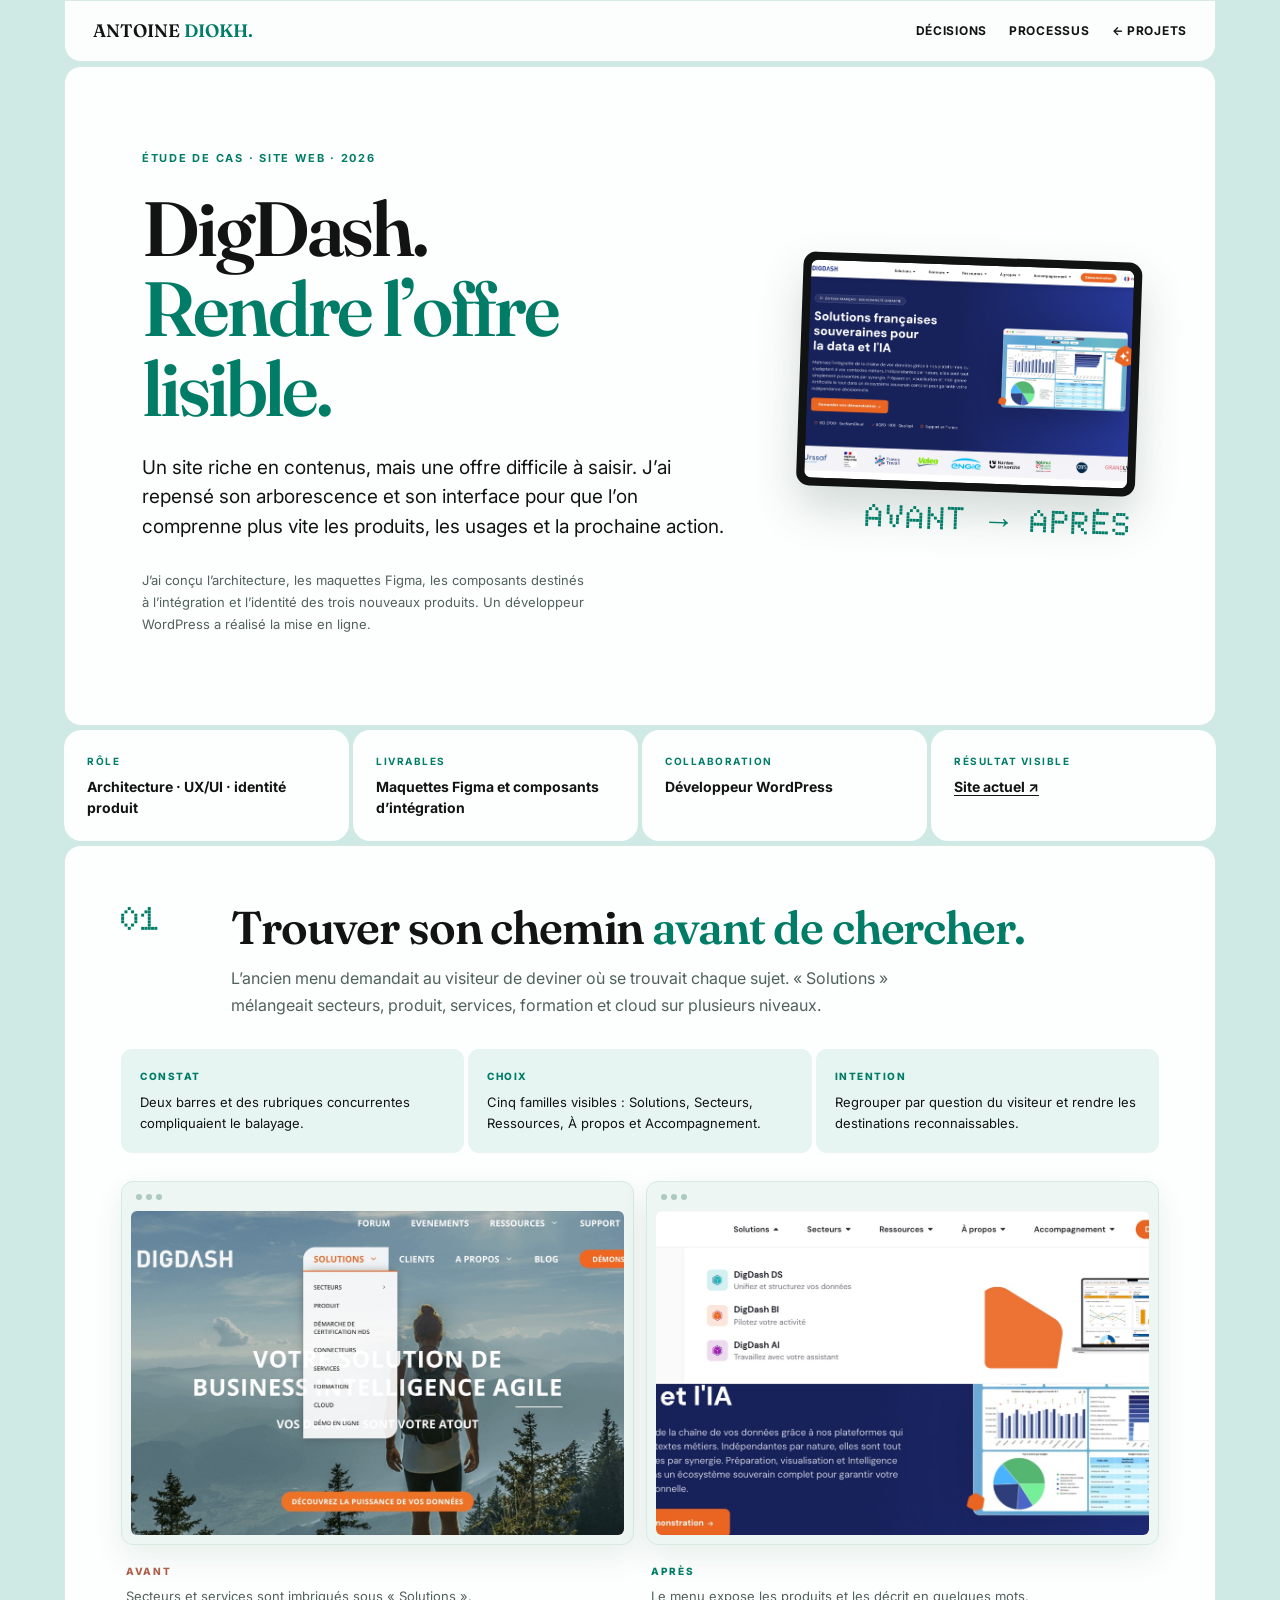
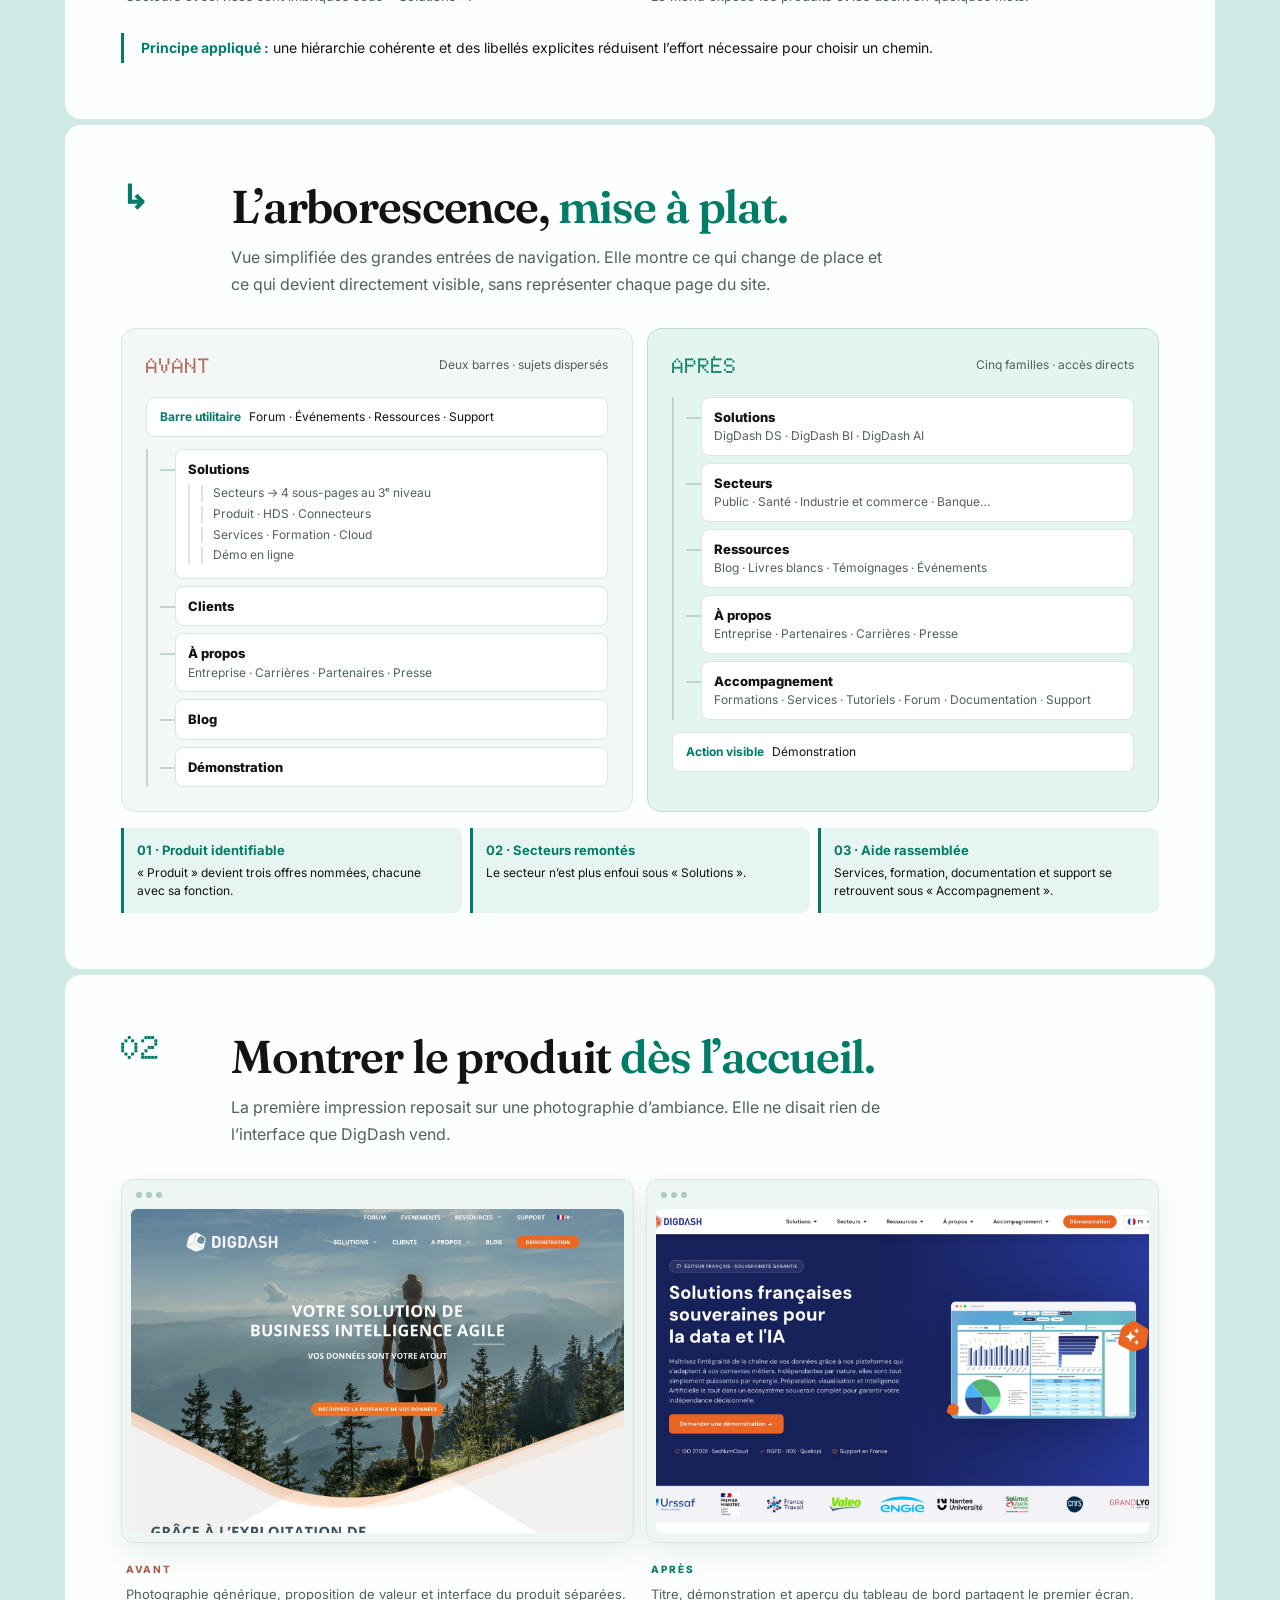
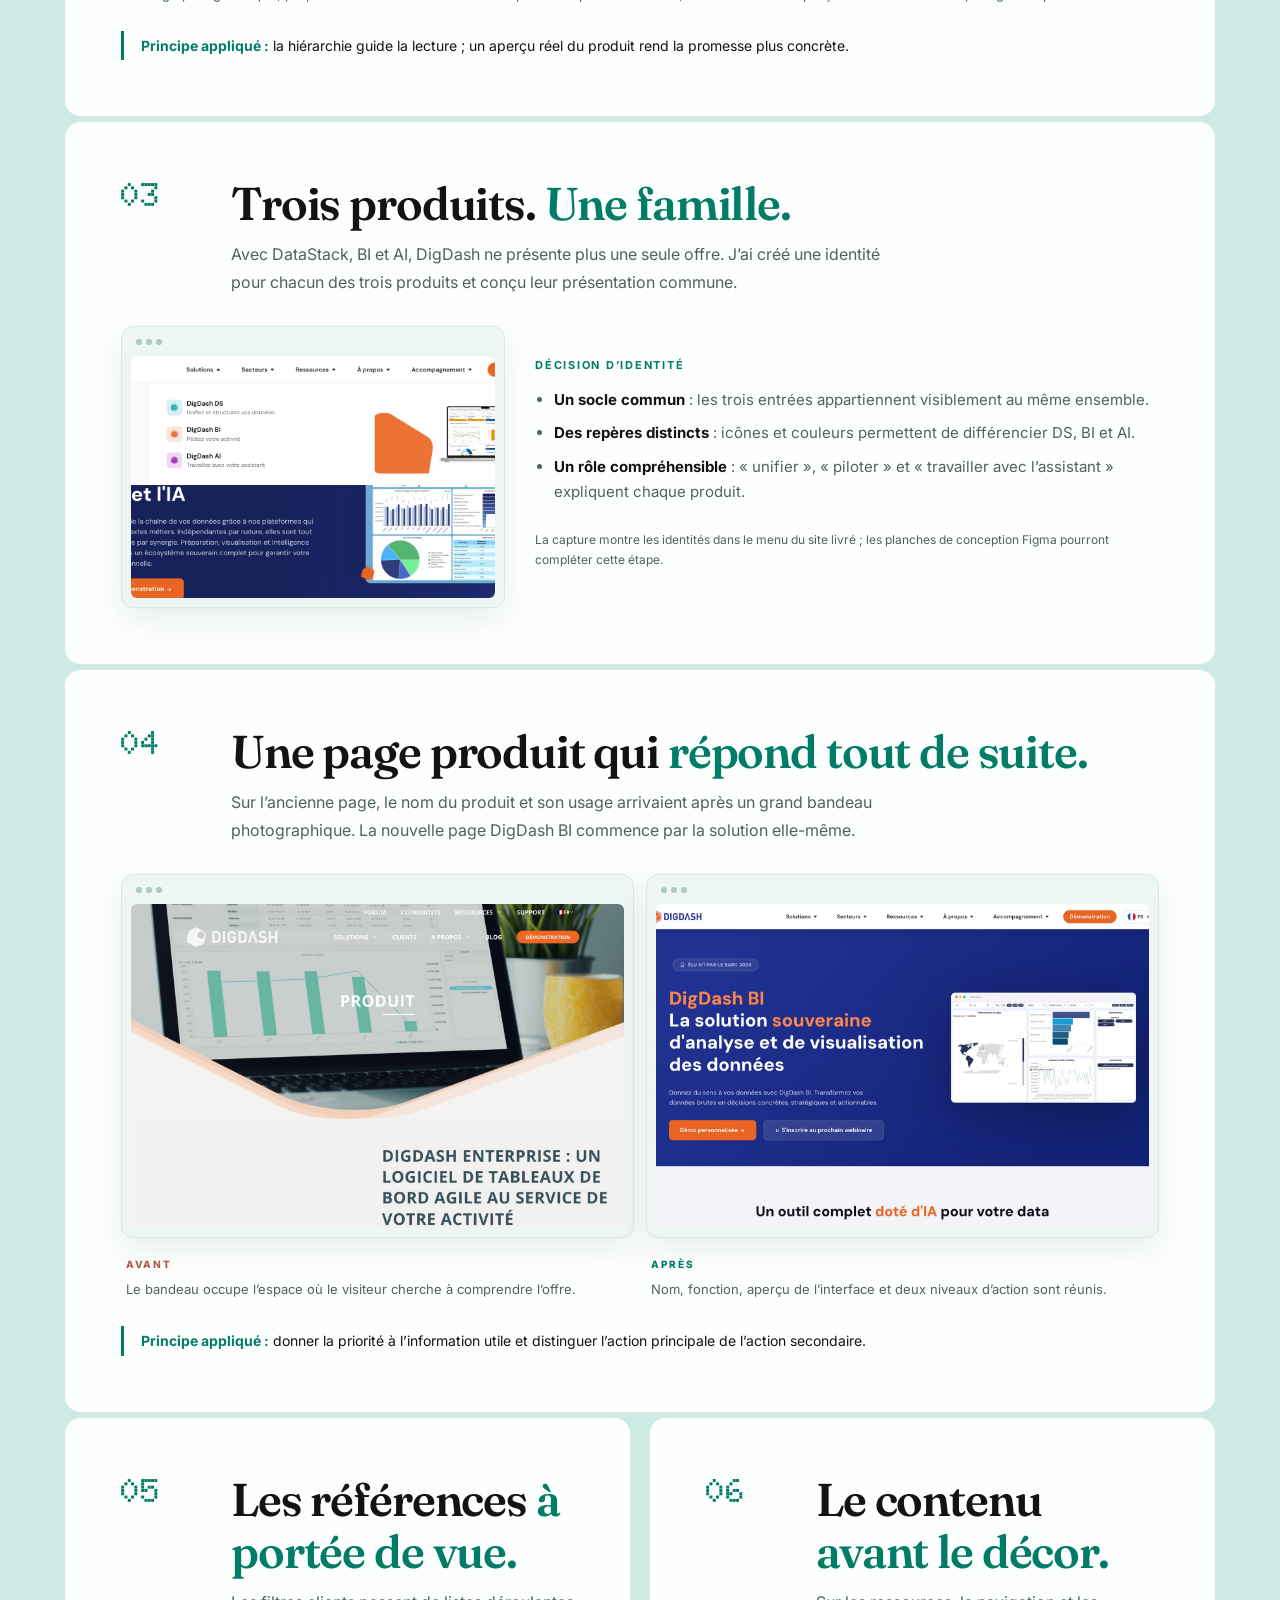
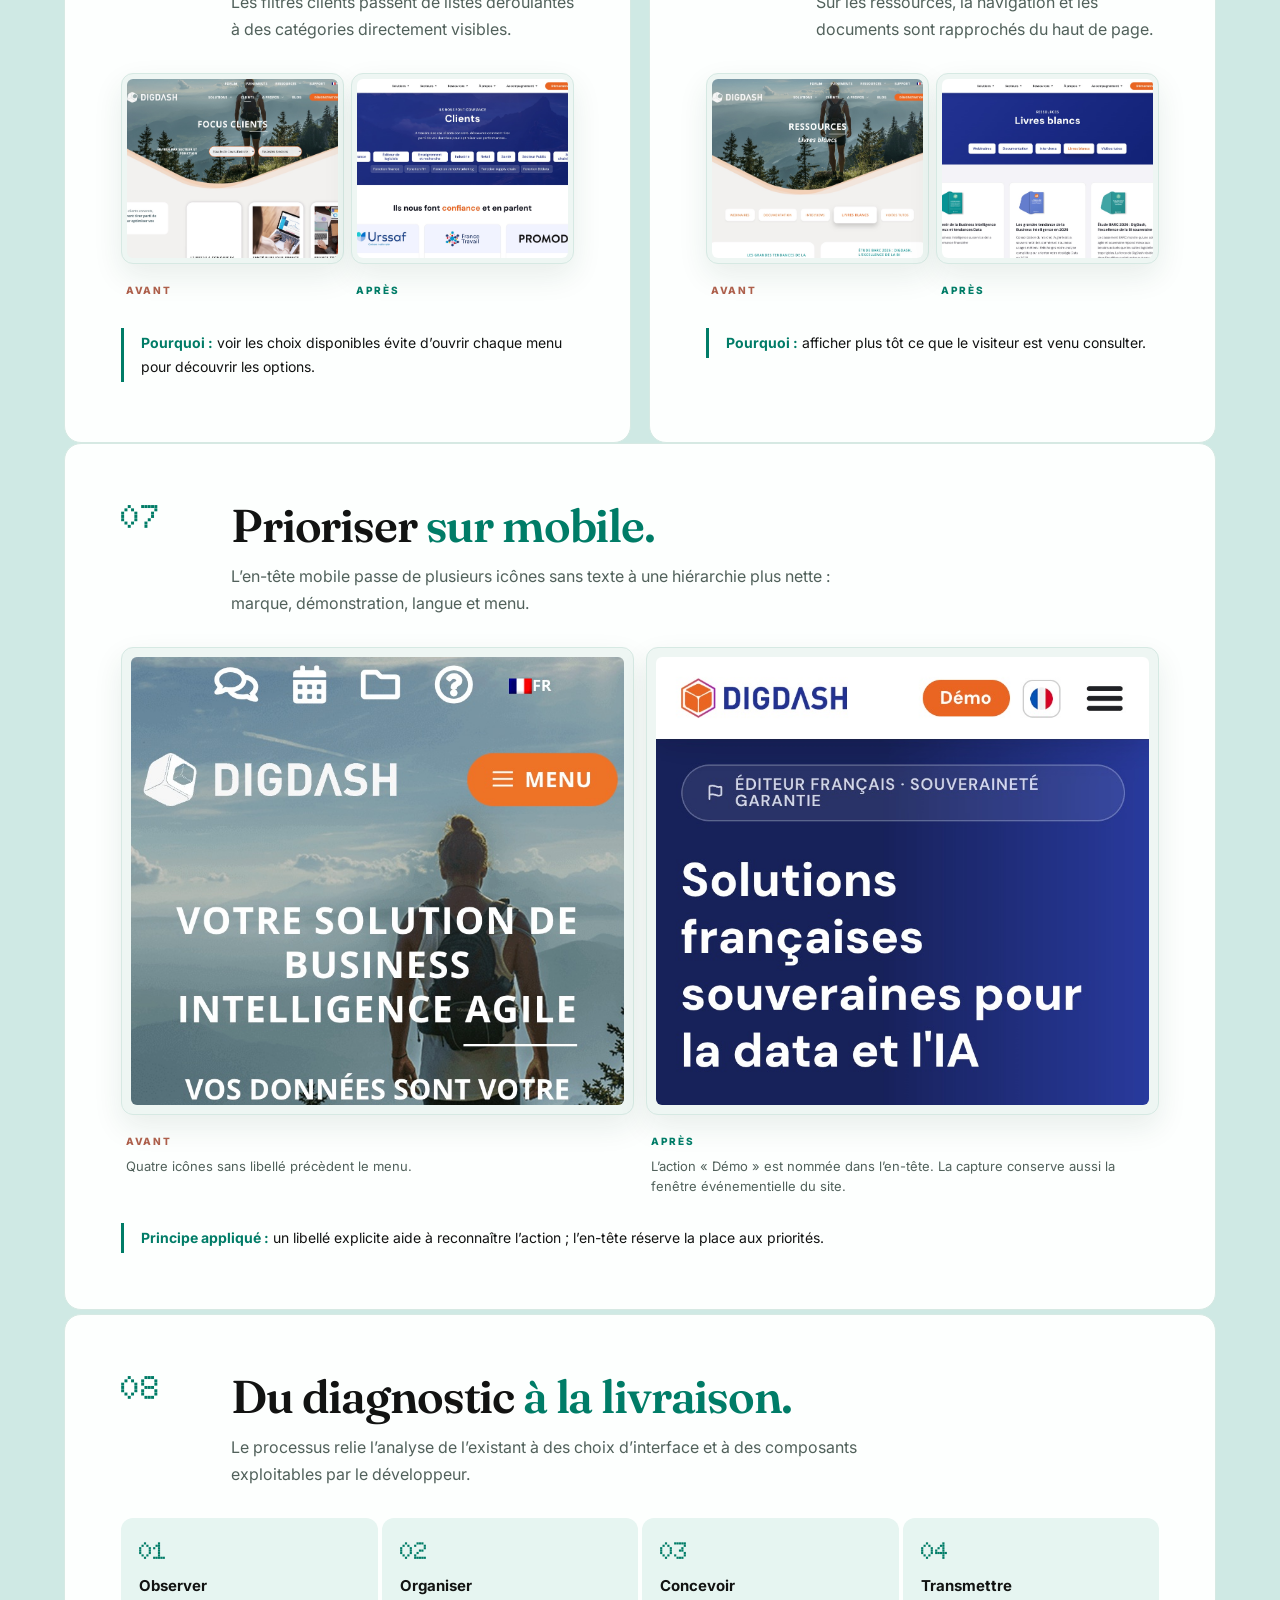
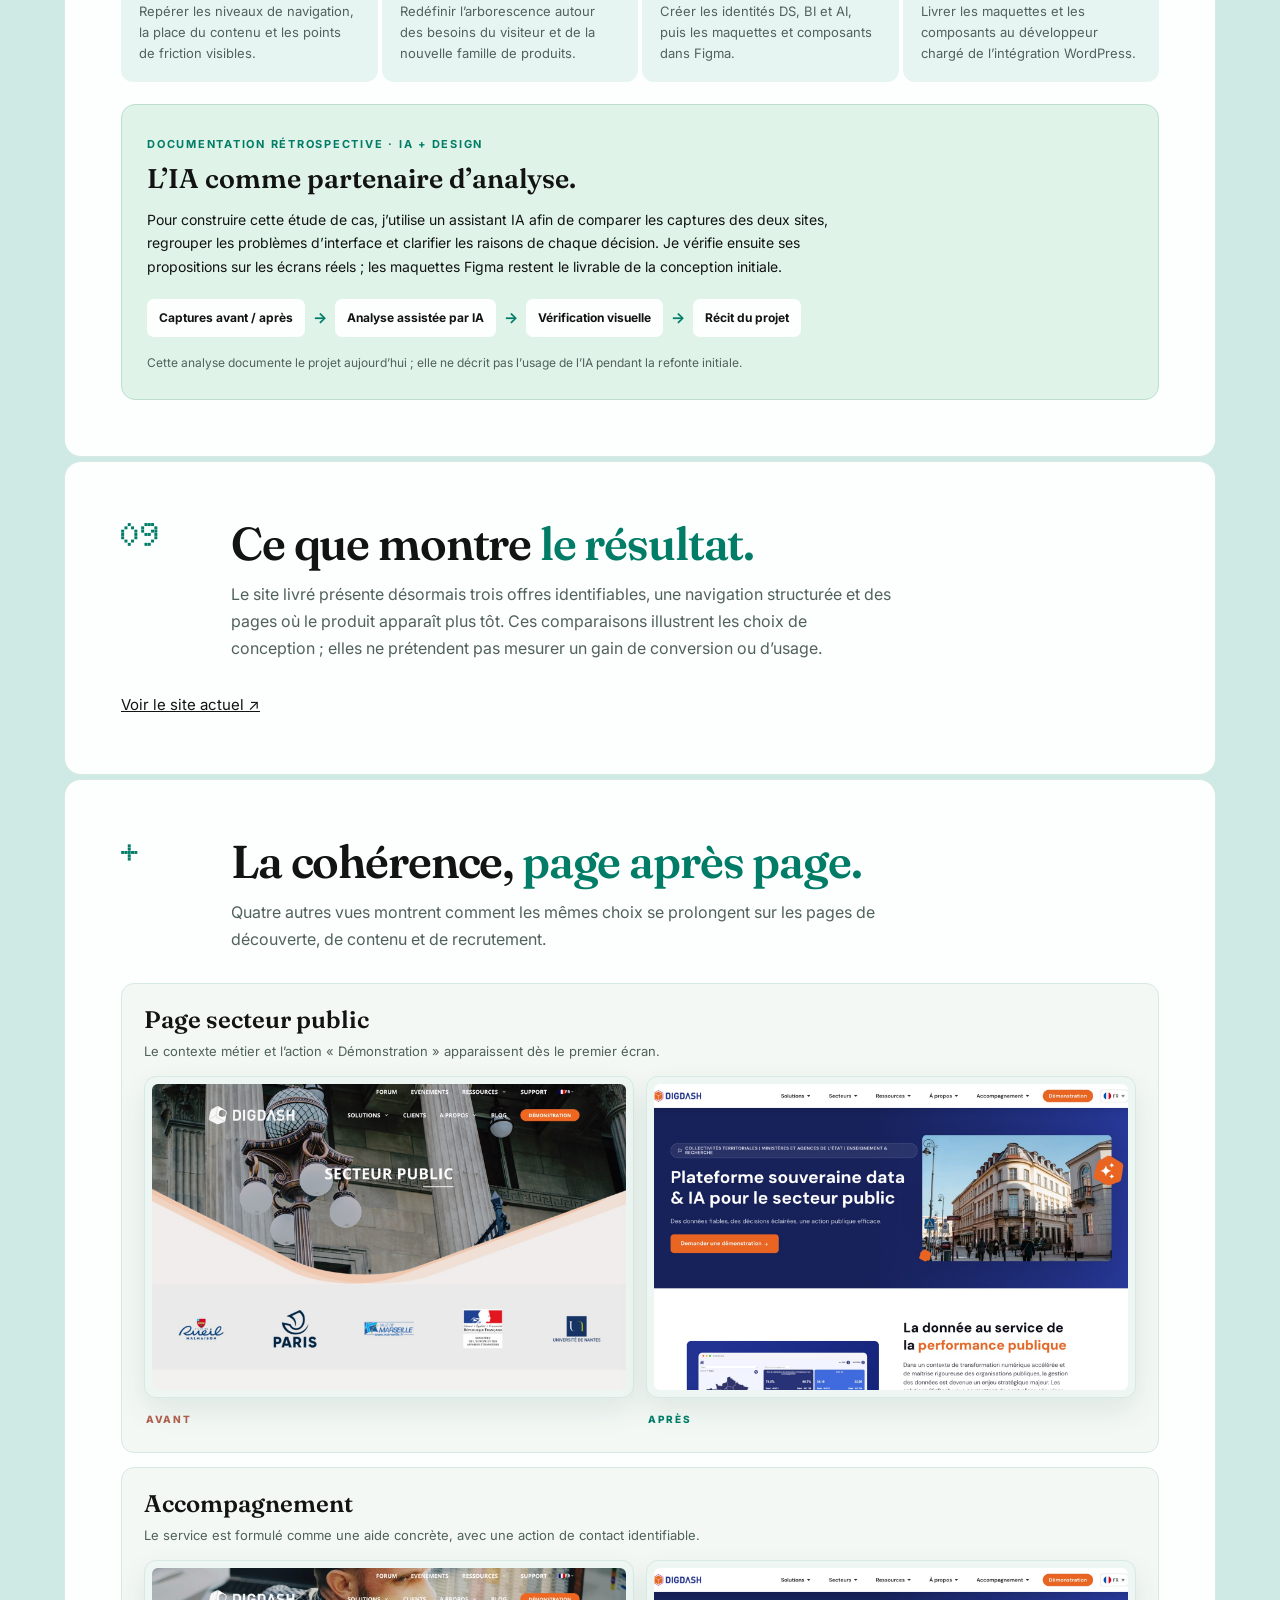
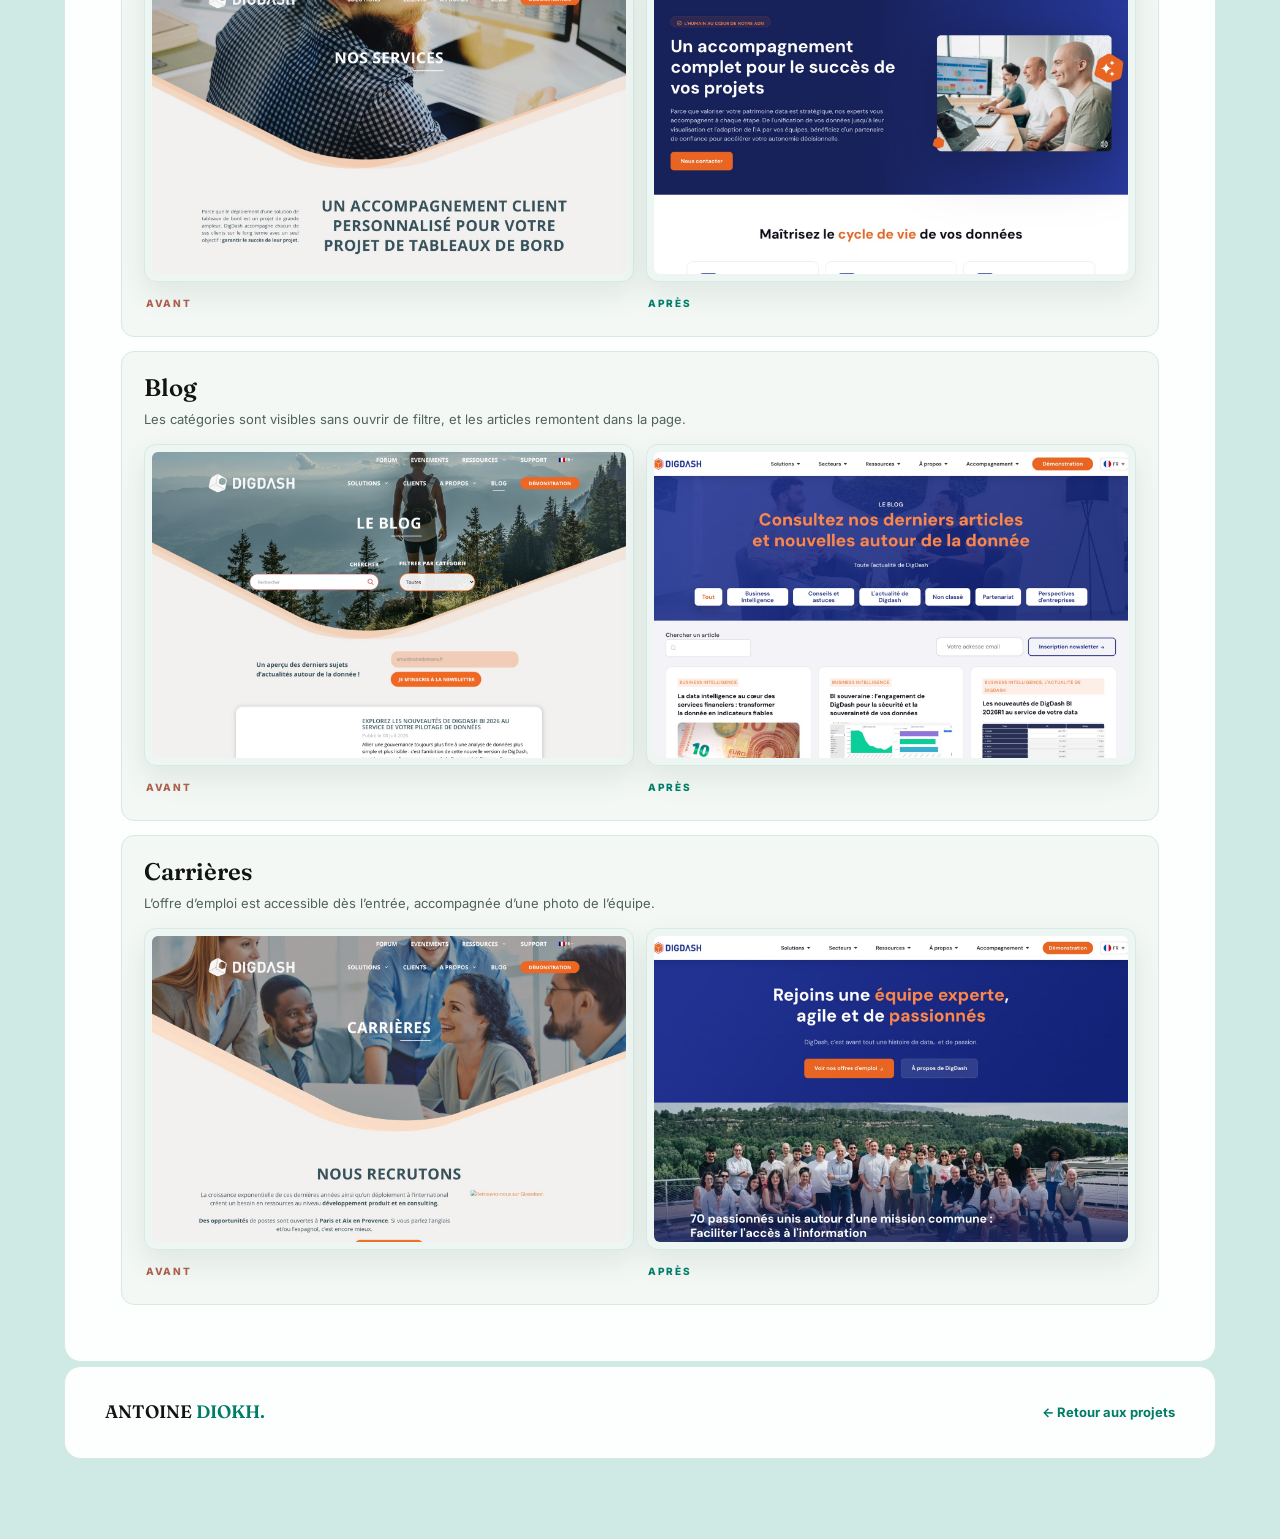
==== commit 0165dc40: "Remplacer l’étude de cas DigDash et enrichir les comparaisons UX" ====
--- a/digdash.html
+++ b/digdash.html
@@ -1,430 +1,70 @@
-<!DOCTYPE html>
-<html lang="fr"><head><meta charset="UTF-8"><meta name="viewport" content="width=device-width, initial-scale=1.0">
-<meta name="description" content="Étude de cas : refonte UX/UI du site digdash.com, avant/après et raisonnement de design.">
-<title>DigDash · Refonte UX/UI — Antoine DIOKH</title>
-<link rel="preconnect" href="https://fonts.googleapis.com"><link rel="preconnect" href="https://fonts.gstatic.com" crossorigin>
-<link href="https://fonts.googleapis.com/css2?family=Fraunces:ital,opsz,wght@0,9..144,400;0,9..144,500;0,9..144,600;1,9..144,400;1,9..144,500&family=Inter:wght@400;500;600;700&family=Doto:wght@700;900&family=Abril+Fatface&family=Lobster&family=Lora:ital@0;1&family=Merriweather:wght@700&family=Oswald:wght@500&family=Pacifico&display=swap" rel="stylesheet">
-<style>
+<!doctype html>
+<html lang="fr">
+<head>
+  <meta charset="utf-8">
+  <meta name="viewport" content="width=device-width, initial-scale=1">
+  <meta name="description" content="DigDash, refonte de l'architecture et de l'interface du site. Étude de cas d'Antoine Diokh.">
+  <title>DigDash — Étude de cas · Antoine Diokh</title>
+  <link rel="preconnect" href="https://fonts.googleapis.com">
+  <link rel="preconnect" href="https://fonts.gstatic.com" crossorigin>
+  <link href="https://fonts.googleapis.com/css2?family=Doto:wght@700;900&family=Fraunces:opsz,wght@9..144,400;9..144,600&family=Inter:wght@400;500;600;700&display=swap" rel="stylesheet">
+  <style>
+    :root{--bg:#cfe9e4;--rail:#e6f5f1;--paper:#fdfffe;--ink:#121312;--muted:#51615b;--green:#007c67;--mint:#4edf88;--line:#d6e9e3;--orange:#ec742a;--r:17px}
+    *{box-sizing:border-box}html{scroll-behavior:smooth}body{margin:0;background:var(--bg);color:var(--ink);font:15px/1.7 Inter,system-ui,sans-serif;-webkit-font-smoothing:antialiased}a{color:inherit}button{font:inherit}img{display:block;max-width:100%}::selection{background:var(--mint);color:#121312}
+    .shell{max-width:1180px;margin:auto;padding:0 14px 80px}.top{position:sticky;top:0;z-index:10;display:flex;align-items:center;justify-content:space-between;gap:16px;background:rgba(253,255,254,.95);backdrop-filter:blur(16px);min-height:62px;padding:10px 28px;border-radius:0 0 var(--r) var(--r);border:1px solid var(--line)}.top a{text-decoration:none}.brand{font-family:Fraunces,Georgia,serif;font-size:18px;font-weight:600}.brand span{color:var(--green)}.topnav{display:flex;gap:22px;align-items:center;font-size:12px;font-weight:700;letter-spacing:.06em;text-transform:uppercase}.topnav a:hover,.topnav a:focus-visible{color:var(--green)}
+    .card{background:var(--paper);border:1px solid var(--line);border-radius:var(--r);margin-top:4px;overflow:hidden}.intro{padding:clamp(30px,6vw,78px);display:grid;grid-template-columns:minmax(0,1fr) 34%;gap:7%;align-items:center}.eyebrow{color:var(--green);font-size:11px;font-weight:700;letter-spacing:.16em;text-transform:uppercase}.title{font:600 clamp(46px,6vw,80px)/1.04 Fraunces,Georgia,serif;letter-spacing:-.04em;margin:20px 0 24px}.title em,.section-title em{font-style:normal;color:var(--green)}.lead{font-size:clamp(16px,1.5vw,19px);line-height:1.55;max-width:56ch;margin:0 0 28px}.intro-note{font-size:13px;color:var(--muted);max-width:56ch}.intro-art{display:grid;gap:12px;transform:rotate(2deg)}.art-shot{background:#101312;padding:8px;border-radius:13px;box-shadow:0 22px 45px #183c3030}.art-shot img{border-radius:7px;aspect-ratio:1.48;object-fit:cover;object-position:top}.art-label{font:900 32px/1 Doto,monospace;color:var(--green);letter-spacing:.05em}.intro-art .art-label{text-align:right}
+    .facts{display:grid;grid-template-columns:repeat(4,1fr);gap:4px;background:var(--bg);border:0}.fact{background:var(--paper);border-radius:var(--r);padding:23px}.fact small{display:block;color:var(--green);font-size:10px;font-weight:700;letter-spacing:.15em;text-transform:uppercase;margin-bottom:7px}.fact strong{font-size:14px;line-height:1.45;display:block}.facts a{text-underline-offset:3px}
+    .chapter{padding:clamp(28px,5vw,56px)}.chapter[id]{scroll-margin-top:74px}.chapter-header{display:grid;grid-template-columns:90px minmax(0,1fr);gap:20px;align-items:start;margin-bottom:30px}.number{font:900 33px/1 Doto,monospace;color:var(--green)}.section-title{font:600 clamp(30px,4vw,46px)/1.13 Fraunces,Georgia,serif;letter-spacing:-.025em;margin:0 0 11px}.summary{color:var(--muted);font-size:16px;max-width:66ch;margin:0}.logic{display:grid;grid-template-columns:repeat(3,1fr);gap:4px;margin:24px 0 28px}.logic div{padding:19px;background:var(--rail);border-radius:11px}.logic small{display:block;color:var(--green);font-size:10px;font-weight:800;letter-spacing:.15em;text-transform:uppercase;margin-bottom:7px}.logic p{margin:0;font-size:13px;line-height:1.6}.compare{display:grid;grid-template-columns:1fr 1fr;gap:12px}.compare figure{margin:0;min-width:0}.frame{background:#eef6f3;border:1px solid var(--line);border-radius:12px;padding:9px;box-shadow:0 12px 30px #123e3017}.browserbar{height:20px;display:flex;align-items:center;gap:4px;padding:0 5px 7px}.browserbar i{width:6px;height:6px;background:#accac0;border-radius:50%}.frame img{width:100%;aspect-ratio:1.52;object-fit:cover;object-position:top;border-radius:6px}.frame a{display:block;cursor:zoom-in}.compare figcaption{padding:12px 5px 0}.tag{display:inline-block;font-size:10px;font-weight:800;letter-spacing:.17em;text-transform:uppercase;color:var(--green)}.tag.before{color:#ad5f4b}.caption{display:block;font-size:13px;line-height:1.55;color:var(--muted);margin-top:3px}.proof{border-left:3px solid var(--green);margin:27px 0 0;padding:3px 0 3px 17px;font-size:14px}.proof b{color:var(--green)}
+    .family{display:grid;grid-template-columns:37% 1fr;gap:30px;align-items:center}.family .frame img{aspect-ratio:1.5}.family ul{margin:10px 0 0;padding-left:19px;color:var(--muted)}.family li{margin:8px 0}.family b{color:var(--ink)}.mini-grid{display:grid;grid-template-columns:1fr 1fr;gap:18px}.mini-grid .chapter{height:100%}.mini-grid .compare{gap:7px}.mini-grid .frame{padding:5px}.mini-grid .frame img{aspect-ratio:1.18}.mini-grid .caption{font-size:12px}
+    .tree-compare{display:grid;grid-template-columns:1fr 1fr;gap:14px}.tree-panel{min-width:0;padding:24px;background:#f3f7f5;border:1px solid var(--line);border-radius:14px}.tree-panel.new{background:#e4f5ee;border-color:#b9dfce}.tree-label{display:flex;justify-content:space-between;align-items:center;gap:12px;margin-bottom:19px}.tree-label strong{font:900 21px Doto,monospace;color:#ad5f4b}.tree-panel.new .tree-label strong{color:var(--green)}.tree-label span{font-size:12px;color:var(--muted)}.tree-top{padding:10px 13px;background:#fff;border:1px solid var(--line);border-radius:8px;font-size:12px;line-height:1.5;margin-bottom:12px}.tree-top b{color:var(--green);margin-right:8px}.tree{list-style:none;margin:0;padding:0 0 0 12px;border-left:2px solid #c0d6ce}.tree>li{position:relative;background:#fff;border:1px solid var(--line);border-radius:8px;margin:0 0 7px 15px;padding:10px 12px;font-size:13px;line-height:1.4}.tree>li:before{content:"";position:absolute;left:-16px;top:19px;width:15px;border-top:2px solid #c0d6ce}.tree>li:last-child{margin-bottom:0}.tree li b{display:block;font-weight:800}.tree li span{display:block;color:var(--muted);font-size:12px;margin-top:2px}.tree-branch{list-style:none;margin:7px 0 0;padding:0 0 0 11px;border-left:2px solid #d7e6df}.tree-branch li{margin:4px 0;padding-left:10px;border-left:2px solid #d7e6df;color:var(--muted);font-size:12px}.tree-gains{display:grid;grid-template-columns:repeat(3,1fr);gap:8px;margin-top:16px}.tree-gains div{border-left:3px solid var(--green);background:var(--rail);border-radius:0 8px 8px 0;padding:13px;font-size:12px;line-height:1.5}.tree-gains b{display:block;font-size:13px;color:var(--green);margin-bottom:4px}.more-grid{display:grid;grid-template-columns:1fr;gap:14px}.more-card{min-width:0;background:#f3f8f5;border:1px solid var(--line);border-radius:13px;padding:22px}.more-card h3{font:600 24px/1.15 Fraunces,Georgia,serif;margin:0 0 6px}.more-card p{margin:0 0 14px;color:var(--muted);font-size:13px}.more-card .compare{gap:12px}.more-card .frame{padding:7px}.more-card .frame img{aspect-ratio:1.55}.more-card figcaption{padding:7px 2px 0}
+    .process{display:grid;grid-template-columns:repeat(4,1fr);gap:4px}.process article{background:var(--rail);border-radius:12px;padding:18px}.process span{font:900 24px Doto,monospace;color:var(--green)}.process h3{font-size:15px;line-height:1.3;margin:9px 0 6px}.process p{font-size:13px;line-height:1.6;color:var(--muted);margin:0}.ai-panel{margin-top:22px;padding:25px;background:#dff3e9;border:1px solid #bcdfcf;border-radius:14px}.ai-panel h3{font:600 27px/1.2 Fraunces,Georgia,serif;margin:8px 0 12px}.ai-panel p{margin:0;max-width:80ch;font-size:14px}.ai-steps{display:flex;flex-wrap:wrap;gap:8px;align-items:center;margin:20px 0 16px}.ai-steps span{background:var(--paper);padding:9px 12px;border-radius:7px;font-size:12px;font-weight:700}.ai-steps b{color:var(--green)}.ai-panel .ai-caveat{font-size:12px;color:var(--muted)}.foot{margin-top:4px;padding:30px 40px;display:flex;justify-content:space-between;align-items:center;gap:20px}.foot a{font-size:13px;font-weight:700;color:var(--green);text-decoration:none}.foot a:hover{text-decoration:underline}.fine{font-size:12px;color:var(--muted);margin-top:25px}
+    @media(max-width:760px){.top{padding:10px 16px}.topnav{gap:12px}.topnav a:nth-child(2){display:none}.intro{grid-template-columns:1fr;padding:34px 25px}.intro-art{transform:none;max-width:470px}.facts{grid-template-columns:1fr 1fr}.chapter{padding:27px 22px}.chapter-header{grid-template-columns:1fr;gap:6px}.logic{grid-template-columns:1fr}.compare{grid-template-columns:1fr;gap:22px}.frame img{aspect-ratio:1.5}.family{grid-template-columns:1fr}.mini-grid,.tree-compare,.more-grid{grid-template-columns:1fr}.tree-gains{grid-template-columns:1fr}.more-card .compare{grid-template-columns:1fr;gap:20px}.more-card .frame img{aspect-ratio:1.5}.process{grid-template-columns:1fr 1fr}.foot{padding:26px;align-items:flex-start;flex-direction:column}}
+    @media(max-width:480px){.brand{font-size:16px}.topnav{font-size:11px}.topnav a:last-child{display:none}.facts,.process{grid-template-columns:1fr}.fact{padding:17px}.title{font-size:46px}}
+    @media(prefers-reduced-motion:reduce){html{scroll-behavior:auto}}
+  </style>
+</head>
+<body>
+<div class="shell" id="haut">
+  <header class="top"><a class="brand" href="index.html#works">ANTOINE <span>DIOKH.</span></a><nav class="topnav" aria-label="Navigation de l'étude"><a href="#decisions">Décisions</a><a href="#processus">Processus</a><a href="index.html#works">← Projets</a></nav></header>
+  <main>
+    <section class="card intro" aria-labelledby="titre"><div><span class="eyebrow">Étude de cas · Site web · 2026</span><h1 class="title" id="titre">DigDash.<br><em>Rendre l’offre<br>lisible.</em></h1><p class="lead">Un site riche en contenus, mais une offre difficile à saisir. J’ai repensé son arborescence et son interface pour que l’on comprenne plus vite les produits, les usages et la prochaine action.</p><p class="intro-note">J’ai conçu l’architecture, les maquettes Figma, les composants destinés à l’intégration et l’identité des trois nouveaux produits. Un développeur WordPress a réalisé la mise en ligne.</p></div><div class="intro-art"><div class="art-shot"><img src="assets/digdash-study/home-after.jpg" alt="Nouvel accueil DigDash présentant le produit" fetchpriority="high"></div><span class="art-label">AVANT → APRÈS</span></div></section>
+    <section class="card facts" aria-label="Repères du projet"><div class="fact"><small>Rôle</small><strong>Architecture · UX/UI · identité produit</strong></div><div class="fact"><small>Livrables</small><strong>Maquettes Figma et composants d’intégration</strong></div><div class="fact"><small>Collaboration</small><strong>Développeur WordPress</strong></div><div class="fact"><small>Résultat visible</small><strong><a href="https://www.digdash.com/fr/" target="_blank" rel="noopener noreferrer">Site actuel ↗</a></strong></div></section>
 
-/* =========================================================
-   TOKENS · colonne de cartes sur fond menthe
-   ========================================================= */
-*,*::before,*::after{box-sizing:border-box;margin:0;padding:0}
-html{scroll-behavior:smooth;scroll-padding-top:76px}
+    <section class="card chapter" id="decisions" aria-labelledby="nav-title"><div class="chapter-header"><span class="number">01</span><div><h2 class="section-title" id="nav-title">Trouver son chemin <em>avant de chercher.</em></h2><p class="summary">L’ancien menu demandait au visiteur de deviner où se trouvait chaque sujet. « Solutions » mélangeait secteurs, produit, services, formation et cloud sur plusieurs niveaux.</p></div></div><div class="logic"><div><small>Constat</small><p>Deux barres et des rubriques concurrentes compliquaient le balayage.</p></div><div><small>Choix</small><p>Cinq familles visibles : Solutions, Secteurs, Ressources, À propos et Accompagnement.</p></div><div><small>Intention</small><p>Regrouper par question du visiteur et rendre les destinations reconnaissables.</p></div></div><div class="compare"><figure><div class="frame"><div class="browserbar"><i></i><i></i><i></i></div><a href="assets/digdash-study/menu-before.jpg" target="_blank" aria-label="Agrandir l'ancien menu DigDash"><img src="assets/digdash-study/menu-before.jpg" alt="Ancien menu : plusieurs niveaux et liens serrés" loading="lazy"></a></div><figcaption><span class="tag before">Avant</span><span class="caption">Secteurs et services sont imbriqués sous « Solutions ».</span></figcaption></figure><figure><div class="frame"><div class="browserbar"><i></i><i></i><i></i></div><a href="assets/digdash-study/menu-after.jpg" target="_blank" aria-label="Agrandir le nouveau menu DigDash"><img src="assets/digdash-study/menu-after.jpg" alt="Nouveau menu : familles visibles et trois produits identifiés" loading="lazy"></a></div><figcaption><span class="tag">Après</span><span class="caption">Le menu expose les produits et les décrit en quelques mots.</span></figcaption></figure></div><p class="proof"><b>Principe appliqué :</b> une hiérarchie cohérente et des libellés explicites réduisent l’effort nécessaire pour choisir un chemin.</p></section>
 
-:root{
-  --bg:      #cfe9e4;           /* fond profond entre les cartes */
-  --rail:    #e6f5f1;           /* cellules latérales */
-  --card:    #FDFFFE;           /* cartes de contenu */
-  --ink:     #121312;
-  --muted:   rgba(17,35,34,.6);
-  --sub:     rgba(17,35,34,.38);
-  --green:   #00A084;
-  --greend:  #005C47;
-  --mint:    #4EDF88;
-  --teal:    #c2e9e7;
-  --figma:   #0C8CE9;
-  --bord:    rgba(0,92,71,.12);
-  --led-bg:  #101312;
-  --sans:'Inter',system-ui,sans-serif;
-  --serif:'Fraunces',Georgia,serif;
-  --dot:'Doto',monospace;
-  --r:14px;
-  --gap:3px;
-  --col:536px;
-  --t:220ms cubic-bezier(.4,0,.2,1);
-}
-body.dark{
-  --bg:      #0a0f0d;
-  --rail:    #101614;
-  --card:    #151b18;
-  --ink:     #eef5f1;
-  --muted:   rgba(219,235,228,.6);
-  --sub:     rgba(219,235,228,.34);
-  --green:   #4EDF88;
-  --greend:  #00A084;
-  --teal:    rgba(78,223,136,.14);
-  --bord:    rgba(255,255,255,.06);
-  --led-bg:  #050807;
-}
+    <section class="card chapter" aria-labelledby="map-title">
+      <div class="chapter-header"><span class="number" aria-hidden="true">↳</span><div><h2 class="section-title" id="map-title">L’arborescence, <em>mise à plat.</em></h2><p class="summary">Vue simplifiée des grandes entrées de navigation. Elle montre ce qui change de place et ce qui devient directement visible, sans représenter chaque page du site.</p></div></div>
+      <div class="tree-compare">
+        <div class="tree-panel"><div class="tree-label"><strong>AVANT</strong><span>Deux barres · sujets dispersés</span></div><div class="tree-top"><b>Barre utilitaire</b>Forum · Événements · Ressources · Support</div><ul class="tree"><li><b>Solutions</b><ul class="tree-branch"><li>Secteurs → 4 sous-pages au 3ᵉ niveau</li><li>Produit · HDS · Connecteurs</li><li>Services · Formation · Cloud</li><li>Démo en ligne</li></ul></li><li><b>Clients</b></li><li><b>À propos</b><span>Entreprise · Carrières · Partenaires · Presse</span></li><li><b>Blog</b></li><li><b>Démonstration</b></li></ul></div>
+        <div class="tree-panel new"><div class="tree-label"><strong>APRÈS</strong><span>Cinq familles · accès directs</span></div><ul class="tree"><li><b>Solutions</b><span>DigDash DS · DigDash BI · DigDash AI</span></li><li><b>Secteurs</b><span>Public · Santé · Industrie et commerce · Banque…</span></li><li><b>Ressources</b><span>Blog · Livres blancs · Témoignages · Événements</span></li><li><b>À propos</b><span>Entreprise · Partenaires · Carrières · Presse</span></li><li><b>Accompagnement</b><span>Formations · Services · Tutoriels · Forum · Documentation · Support</span></li></ul><div class="tree-top" style="margin:12px 0 0"><b>Action visible</b>Démonstration</div></div>
+      </div>
+      <div class="tree-gains"><div><b>01 · Produit identifiable</b>« Produit » devient trois offres nommées, chacune avec sa fonction.</div><div><b>02 · Secteurs remontés</b>Le secteur n’est plus enfoui sous « Solutions ».</div><div><b>03 · Aide rassemblée</b>Services, formation, documentation et support se retrouvent sous « Accompagnement ».</div></div>
+    </section>
 
-body{font-family:var(--sans);font-size:16px;line-height:1.7;color:var(--ink);background:var(--bg);-webkit-font-smoothing:antialiased;transition:background .3s,color .3s}
-body.noscroll{overflow:hidden}
-img{display:block;max-width:100%;height:auto}
-a{color:inherit;text-decoration:none}
-button{cursor:pointer;border:none;background:none;font:inherit;color:inherit}
-ul{list-style:none}
-::selection{background:var(--mint);color:#121312}
+    <section class="card chapter" aria-labelledby="home-title"><div class="chapter-header"><span class="number">02</span><div><h2 class="section-title" id="home-title">Montrer le produit <em>dès l’accueil.</em></h2><p class="summary">La première impression reposait sur une photographie d’ambiance. Elle ne disait rien de l’interface que DigDash vend.</p></div></div><div class="compare"><figure><div class="frame"><div class="browserbar"><i></i><i></i><i></i></div><a href="assets/digdash-study/home-before.jpg" target="_blank" aria-label="Agrandir l'ancien accueil"><img src="assets/digdash-study/home-before.jpg" alt="Ancien accueil : titre superposé à une photo de montagne" loading="lazy"></a></div><figcaption><span class="tag before">Avant</span><span class="caption">Photographie générique, proposition de valeur et interface du produit séparées.</span></figcaption></figure><figure><div class="frame"><div class="browserbar"><i></i><i></i><i></i></div><a href="assets/digdash-study/home-after.jpg" target="_blank" aria-label="Agrandir le nouvel accueil"><img src="assets/digdash-study/home-after.jpg" alt="Nouvel accueil : titre, action principale et tableau de bord" loading="lazy"></a></div><figcaption><span class="tag">Après</span><span class="caption">Titre, démonstration et aperçu du tableau de bord partagent le premier écran.</span></figcaption></figure></div><p class="proof"><b>Principe appliqué :</b> la hiérarchie guide la lecture ; un aperçu réel du produit rend la promesse plus concrète.</p></section>
 
-/* =========================================================
-   GRILLE · chaque rangée = rail | carte | rail
-   ========================================================= */
-.row{display:grid;grid-template-columns:1fr min(var(--col),calc(100vw - 12px)) 1fr;gap:var(--gap);margin-bottom:var(--gap)}
-.row::before,.row::after{content:'';background:var(--rail);border-radius:var(--r);min-height:100%}
-.row>.cell{background:var(--card);border-radius:var(--r);padding:34px 32px;position:relative}
-.row>.cell.flush{padding:0;overflow:hidden}
-.row>.cell.split{display:grid;grid-template-columns:1fr 1.2fr;gap:var(--gap);background:transparent;padding:0}
-.row>.cell.split>div{background:var(--card);border-radius:var(--r);padding:28px 26px}
-.row>.cell.cells4{display:grid;grid-template-columns:repeat(4,1fr);gap:var(--gap);background:transparent;padding:0}
-.row>.cell.cells4>a{background:var(--card);border-radius:var(--r);display:flex;align-items:center;justify-content:center;padding:20px 8px;font-size:12px;font-weight:600;letter-spacing:.08em;color:var(--ink);transition:color var(--t),background var(--t)}
-.row>.cell.cells4>a:hover{color:var(--green)}
-.row>.cell.cells4>a svg{transition:transform var(--t)}
-.row>.cell.cells4>a:hover svg{transform:translateY(-2px)}
+    <section class="card chapter" aria-labelledby="family-title"><div class="chapter-header"><span class="number">03</span><div><h2 class="section-title" id="family-title">Trois produits. <em>Une famille.</em></h2><p class="summary">Avec DataStack, BI et AI, DigDash ne présente plus une seule offre. J’ai créé une identité pour chacun des trois produits et conçu leur présentation commune.</p></div></div><div class="family"><div class="frame"><div class="browserbar"><i></i><i></i><i></i></div><a href="assets/digdash-study/menu-after.jpg" target="_blank" aria-label="Agrandir la présentation des trois produits"><img src="assets/digdash-study/menu-after.jpg" alt="Le méga-menu montre les identités de DigDash DS, BI et AI" loading="lazy"></a></div><div><span class="eyebrow">Décision d’identité</span><ul><li><b>Un socle commun</b> : les trois entrées appartiennent visiblement au même ensemble.</li><li><b>Des repères distincts</b> : icônes et couleurs permettent de différencier DS, BI et AI.</li><li><b>Un rôle compréhensible</b> : « unifier », « piloter » et « travailler avec l’assistant » expliquent chaque produit.</li></ul><p class="fine">La capture montre les identités dans le menu du site livré ; les planches de conception Figma pourront compléter cette étape.</p></div></div></section>
 
-/* espaceur entre groupes de sections */
-.gaprow{height:56px}
+    <section class="card chapter" aria-labelledby="product-title"><div class="chapter-header"><span class="number">04</span><div><h2 class="section-title" id="product-title">Une page produit qui <em>répond tout de suite.</em></h2><p class="summary">Sur l’ancienne page, le nom du produit et son usage arrivaient après un grand bandeau photographique. La nouvelle page DigDash BI commence par la solution elle-même.</p></div></div><div class="compare"><figure><div class="frame"><div class="browserbar"><i></i><i></i><i></i></div><a href="assets/digdash-study/produit-before.jpg" target="_blank" aria-label="Agrandir l'ancienne page produit"><img src="assets/digdash-study/produit-before.jpg" alt="Ancienne page produit avec bandeau décoratif" loading="lazy"></a></div><figcaption><span class="tag before">Avant</span><span class="caption">Le bandeau occupe l’espace où le visiteur cherche à comprendre l’offre.</span></figcaption></figure><figure><div class="frame"><div class="browserbar"><i></i><i></i><i></i></div><a href="assets/digdash-study/produit-after.jpg" target="_blank" aria-label="Agrandir la nouvelle page produit"><img src="assets/digdash-study/produit-after.jpg" alt="Nouvelle page DigDash BI avec capture du produit et actions" loading="lazy"></a></div><figcaption><span class="tag">Après</span><span class="caption">Nom, fonction, aperçu de l’interface et deux niveaux d’action sont réunis.</span></figcaption></figure></div><p class="proof"><b>Principe appliqué :</b> donner la priorité à l’information utile et distinguer l’action principale de l’action secondaire.</p></section>
 
-/* =========================================================
-   BARRE HAUTE · MENU
-   ========================================================= */
-.topbar{position:fixed;top:0;left:0;right:0;z-index:100}
-.topbar .menu-cell{background:var(--card);border-radius:0 0 var(--r) var(--r);display:flex;align-items:center;justify-content:center;height:58px}
-.topbar::before,.topbar::after{border-radius:0 0 var(--r) var(--r);min-height:58px}
-.menu-btn{font-size:12px;font-weight:700;letter-spacing:.22em;color:var(--green);padding:10px 26px;transition:letter-spacing var(--t)}
-.menu-btn:hover{letter-spacing:.34em}
+    <div class="mini-grid"><section class="card chapter" aria-labelledby="client-title"><div class="chapter-header"><span class="number">05</span><div><h2 class="section-title" id="client-title">Les références <em>à portée de vue.</em></h2><p class="summary">Les filtres clients passent de listes déroulantes à des catégories directement visibles.</p></div></div><div class="compare"><figure><div class="frame"><a href="assets/digdash-study/clients-before.jpg" target="_blank" aria-label="Agrandir l'ancienne page clients"><img src="assets/digdash-study/clients-before.jpg" alt="Ancienne page clients avec filtres sur la photo" loading="lazy"></a></div><figcaption><span class="tag before">Avant</span></figcaption></figure><figure><div class="frame"><a href="assets/digdash-study/clients-after.jpg" target="_blank" aria-label="Agrandir la nouvelle page clients"><img src="assets/digdash-study/clients-after.jpg" alt="Nouvelle page clients et catégories visibles" loading="lazy"></a></div><figcaption><span class="tag">Après</span></figcaption></figure></div><p class="proof"><b>Pourquoi :</b> voir les choix disponibles évite d’ouvrir chaque menu pour découvrir les options.</p></section><section class="card chapter" aria-labelledby="resource-title"><div class="chapter-header"><span class="number">06</span><div><h2 class="section-title" id="resource-title">Le contenu <em>avant le décor.</em></h2><p class="summary">Sur les ressources, la navigation et les documents sont rapprochés du haut de page.</p></div></div><div class="compare"><figure><div class="frame"><a href="assets/digdash-study/livres-before.jpg" target="_blank" aria-label="Agrandir les anciennes ressources"><img src="assets/digdash-study/livres-before.jpg" alt="Ancienne page de livres blancs" loading="lazy"></a></div><figcaption><span class="tag before">Avant</span></figcaption></figure><figure><div class="frame"><a href="assets/digdash-study/livres-after.jpg" target="_blank" aria-label="Agrandir les nouvelles ressources"><img src="assets/digdash-study/livres-after.jpg" alt="Nouvelle page de livres blancs" loading="lazy"></a></div><figcaption><span class="tag">Après</span></figcaption></figure></div><p class="proof"><b>Pourquoi :</b> afficher plus tôt ce que le visiteur est venu consulter.</p></section></div>
 
-/* overlay menu */
-.menu-ov{position:fixed;inset:0;z-index:200;background:var(--bg);display:none;flex-direction:column;align-items:center;justify-content:center;gap:6px;text-align:center}
-.menu-ov.open{display:flex;animation:fdi .25s ease}
-@keyframes fdi{from{opacity:0}to{opacity:1}}
-.menu-ov a{font-family:var(--serif);font-size:clamp(34px,6vw,54px);font-weight:500;color:var(--ink);line-height:1.35;transition:color var(--t),letter-spacing var(--t)}
-.menu-ov a:hover{color:var(--green);letter-spacing:.02em}
-.menu-ov a i{font-style:normal;color:var(--green)}
-.menu-x{position:absolute;top:18px;left:50%;transform:translateX(-50%);font-size:12px;font-weight:700;letter-spacing:.22em;color:var(--green);padding:10px 26px}
-.menu-tools{display:flex;gap:10px;margin-top:38px}
-.menu-tools button{font-size:12px;font-weight:600;letter-spacing:.1em;color:var(--muted);background:var(--card);border-radius:var(--pill,100px);padding:10px 22px;transition:color var(--t)}
-.menu-tools button:hover{color:var(--green)}
+    <section class="card chapter" aria-labelledby="mobile-title"><div class="chapter-header"><span class="number">07</span><div><h2 class="section-title" id="mobile-title">Prioriser <em>sur mobile.</em></h2><p class="summary">L’en-tête mobile passe de plusieurs icônes sans texte à une hiérarchie plus nette : marque, démonstration, langue et menu.</p></div></div><div class="compare"><figure><div class="frame"><a href="assets/digdash-study/mobile-before.jpg" target="_blank" aria-label="Agrandir l'ancien mobile"><img src="assets/digdash-study/mobile-before.jpg" alt="Ancienne version mobile avec icônes et photographie" loading="lazy" style="aspect-ratio:1.1;object-position:top"></a></div><figcaption><span class="tag before">Avant</span><span class="caption">Quatre icônes sans libellé précèdent le menu.</span></figcaption></figure><figure><div class="frame"><a href="assets/digdash-study/mobile-after.jpg" target="_blank" aria-label="Agrandir le nouveau mobile"><img src="assets/digdash-study/mobile-after.jpg" alt="Nouvelle version mobile avec bouton Démo visible" loading="lazy" style="aspect-ratio:1.1;object-position:top"></a></div><figcaption><span class="tag">Après</span><span class="caption">L’action « Démo » est nommée dans l’en-tête. La capture conserve aussi la fenêtre événementielle du site.</span></figcaption></figure></div><p class="proof"><b>Principe appliqué :</b> un libellé explicite aide à reconnaître l’action ; l’en-tête réserve la place aux priorités.</p></section>
 
-/* =========================================================
-   HERO
-   ========================================================= */
-.hero-h{font-family:var(--serif);font-size:clamp(30px,4.6vw,42px);font-weight:600;line-height:1.22;letter-spacing:-.01em;margin-bottom:22px}
-.hero-h i{font-style:normal;color:var(--green)}
-.hero-p{font-size:15.5px;color:var(--muted);margin-bottom:34px}
-.hero-p b{color:var(--ink);font-weight:600}
-.hero-p .cut{color:var(--green);font-weight:600;white-space:nowrap}
-.narrator{font-size:14px;color:var(--muted);margin-bottom:30px}
-.narrator b{color:var(--ink);font-weight:600}
-.timebar{display:flex;align-items:center;gap:14px;font-size:11px;font-weight:700;letter-spacing:.12em;color:var(--sub)}
-.timebar .dia{color:var(--green);font-size:13px}
-.timebar .clock{font-family:var(--dot);font-weight:900;font-size:15px;color:var(--ink);letter-spacing:.08em}
-.timebar .gmt{color:var(--green);font-family:var(--dot);font-weight:700}
+    <section class="card chapter" id="processus" aria-labelledby="process-title"><div class="chapter-header"><span class="number">08</span><div><h2 class="section-title" id="process-title">Du diagnostic <em>à la livraison.</em></h2><p class="summary">Le processus relie l’analyse de l’existant à des choix d’interface et à des composants exploitables par le développeur.</p></div></div><div class="process"><article><span>01</span><h3>Observer</h3><p>Repérer les niveaux de navigation, la place du contenu et les points de friction visibles.</p></article><article><span>02</span><h3>Organiser</h3><p>Redéfinir l’arborescence autour des besoins du visiteur et de la nouvelle famille de produits.</p></article><article><span>03</span><h3>Concevoir</h3><p>Créer les identités DS, BI et AI, puis les maquettes et composants dans Figma.</p></article><article><span>04</span><h3>Transmettre</h3><p>Livrer les maquettes et les composants au développeur chargé de l’intégration WordPress.</p></article></div><aside class="ai-panel" aria-labelledby="ai-title"><span class="eyebrow">Documentation rétrospective · IA + design</span><h3 id="ai-title">L’IA comme partenaire d’analyse.</h3><p>Pour construire cette étude de cas, j’utilise un assistant IA afin de comparer les captures des deux sites, regrouper les problèmes d’interface et clarifier les raisons de chaque décision. Je vérifie ensuite ses propositions sur les écrans réels ; les maquettes Figma restent le livrable de la conception initiale.</p><div class="ai-steps" aria-label="Flux de documentation"><span>Captures avant / après</span><b>→</b><span>Analyse assistée par IA</span><b>→</b><span>Vérification visuelle</span><b>→</b><span>Récit du projet</span></div><p class="ai-caveat">Cette analyse documente le projet aujourd’hui ; elle ne décrit pas l’usage de l’IA pendant la refonte initiale.</p></aside></section>
 
-/* =========================================================
-   RÔLE · Product Designer + sélection Figma
-   ========================================================= */
-.role-h{font-family:var(--serif);font-size:clamp(40px,7vw,58px);font-weight:500;line-height:1.18;letter-spacing:-.015em}
-.figsel{position:relative;display:inline-block;outline:1.6px solid var(--figma);outline-offset:4px;margin:4px}
-.figsel b{position:absolute;width:7px;height:7px;background:var(--card);border:1.6px solid var(--figma);z-index:1}
-.figsel b:nth-child(1){top:-8px;left:-8px}
-.figsel b:nth-child(2){top:-8px;right:-8px}
-.figsel b:nth-child(3){bottom:-8px;left:-8px}
-.figsel b:nth-child(4){bottom:-8px;right:-8px}
-
-/* panneau Fonts façon Figma */
-.fonts-panel{background:#1e1e1e;border-radius:10px;overflow:hidden;color:#e6e6e6;font-size:13px;box-shadow:0 18px 60px rgba(0,40,30,.25)}
-.fp-head{display:flex;align-items:center;justify-content:space-between;padding:10px 14px;font-weight:600;font-size:12.5px;border-bottom:1px solid #2c2c2c}
-.fp-head svg{opacity:.55;cursor:pointer}
-.fp-search{margin:10px 12px 6px;display:flex;align-items:center;gap:8px;background:#2c2c2c;border-radius:6px;padding:7px 10px;color:#9a9a9a}
-.fp-search input{background:none;border:none;outline:none;color:#e6e6e6;font-size:12.5px;width:100%}
-.fp-hint{margin:6px 12px 8px;border:1px solid #3a3a3a;border-radius:6px;padding:6px 10px;font-size:11.5px;color:#bdbdbd}
-.fp-list{padding:2px 4px 8px;max-height:250px;overflow:auto}
-.fp-list::-webkit-scrollbar{width:4px}
-.fp-list::-webkit-scrollbar-thumb{background:#3a3a3a;border-radius:2px}
-.fp-item{display:flex;align-items:center;gap:9px;width:100%;text-align:left;padding:7px 12px;border-radius:5px;font-size:15px;color:#e6e6e6;transition:background .15s}
-.fp-item:hover,.fp-item.on{background:#333}
-.fp-item .tick{width:12px;color:#4EDF88;font-size:11px;visibility:hidden}
-.fp-item.on .tick{visibility:visible}
-
-/* =========================================================
-   STATS · chiffres dot-matrix
-   ========================================================= */
-.stat-lbl{font-size:11.5px;font-weight:700;letter-spacing:.14em;text-transform:uppercase;color:var(--muted);margin-bottom:16px}
-.stat-num{font-family:var(--dot);font-weight:900;font-size:clamp(44px,7vw,58px);line-height:1;color:var(--ink);letter-spacing:.04em}
-.stat-note{font-size:13.5px;color:var(--muted);line-height:1.65}
-
-/* bandeau LED */
-.led{background:var(--led-bg);border-radius:10px;border-left:10px solid var(--green);border-right:10px solid var(--green);overflow:hidden;padding:14px 0}
-.led-track{display:flex;width:max-content;animation:led 18s linear infinite;font-family:var(--dot);font-weight:900;font-size:24px;color:var(--mint);letter-spacing:.14em;white-space:nowrap}
-.led-track span{padding:0 26px}
-@keyframes led{0%{transform:translateX(0)}100%{transform:translateX(-50%)}}
-
-/* carte-lien fléchée */
-.arrow-link{display:flex;align-items:center;gap:14px;font-size:20px;font-weight:700;letter-spacing:.04em;color:var(--ink);text-transform:uppercase;transition:color var(--t)}
-.arrow-link em{font-style:normal;color:var(--green)}
-.arrow-link .arr{color:var(--green);font-size:22px;transition:transform var(--t)}
-.arrow-link:hover{color:var(--green)}
-.arrow-link:hover .arr{transform:translateX(6px)}
-.arrow-sub{font-size:13.5px;color:var(--muted);margin-top:8px}
-
-/* =========================================================
-   NOTE DU NARRATEUR / sections texte
-   ========================================================= */
-.sec-lbl{font-size:11.5px;font-weight:700;letter-spacing:.16em;text-transform:uppercase;color:var(--muted);margin-bottom:26px}
-.note-p{font-size:15px;color:var(--muted);line-height:1.85;margin-bottom:18px}
-.note-p:last-child{margin-bottom:0}
-.note-p b{color:var(--ink);font-weight:600}
-
-/* =========================================================
-   < PROJETS /> · rangées de travaux
-   ========================================================= */
-.code-h{font-family:var(--sans);font-size:22px;font-weight:700;letter-spacing:.06em;text-transform:uppercase;margin-bottom:10px}
-.code-h i{font-style:normal;color:var(--green);font-weight:600}
-.code-sub{font-size:14.5px;color:var(--muted)}
-.work{width:100%;text-align:left;transition:background var(--t)}
-.work-t{display:flex;align-items:center;gap:13px;font-size:20px;font-weight:700;letter-spacing:.05em;text-transform:uppercase;color:var(--ink);margin-bottom:10px;transition:color var(--t)}
-.work-t .arr{color:var(--green);font-size:21px;flex-shrink:0;transition:transform var(--t)}
-.work:hover .work-t{color:var(--green)}
-.work:hover .work-t .arr{transform:translateX(6px)}
-.work-d{font-size:14px;color:var(--muted);line-height:1.7;margin-bottom:18px}
-.work-tags{display:flex;flex-wrap:wrap;gap:20px;font-size:13px;font-weight:600;color:var(--muted)}
-.work-tags span{display:inline-flex;align-items:center;gap:8px}
-.work-tags .dia{color:var(--green);font-size:11px}
-
-/* =========================================================
-   PARCOURS
-   ========================================================= */
-.job-top{display:flex;justify-content:space-between;align-items:baseline;flex-wrap:wrap;gap:8px;margin-bottom:6px}
-.job-role{font-family:var(--serif);font-size:23px;font-weight:600}
-.job-role i{font-style:normal;color:var(--green)}
-.job-date{font-family:var(--dot);font-weight:700;font-size:13px;letter-spacing:.06em;color:var(--green)}
-.job-org{font-size:13px;font-weight:600;letter-spacing:.06em;text-transform:uppercase;color:var(--muted);margin-bottom:20px}
-.job-list li{font-size:14px;color:var(--muted);line-height:1.7;padding-left:20px;position:relative;margin-bottom:10px}
-.job-list li::before{content:'✦';position:absolute;left:0;top:1px;color:var(--green);font-size:11px}
-.job-list li:last-child{margin-bottom:0}
-
-.edu-row{display:flex;justify-content:space-between;align-items:baseline;gap:16px;padding:13px 0;border-bottom:1px dashed var(--bord)}
-.edu-row:last-of-type{border-bottom:none}
-.edu-deg{font-size:14px;font-weight:600;line-height:1.5}
-.edu-deg small{display:block;font-weight:400;font-size:12.5px;color:var(--sub)}
-.edu-yr{font-family:var(--dot);font-weight:700;font-size:13px;color:var(--green);white-space:nowrap}
-
-/* =========================================================
-   TÉMOIGNAGES
-   ========================================================= */
-.q-txt{font-family:var(--serif);font-size:17.5px;font-weight:400;line-height:1.65;margin-bottom:20px}
-.q-txt::before{content:'\201C';color:var(--green);margin-right:2px}
-.q-txt::after{content:'\201D';color:var(--green);margin-left:2px}
-.q-by{display:flex;align-items:center;gap:10px;font-size:13px;color:var(--muted)}
-.q-by .dia{color:var(--green);font-size:11px}
-.q-by b{color:var(--ink);font-weight:600}
-
-/* =========================================================
-   CONTACT · [ … ]
-   ========================================================= */
-.mute-h{font-family:var(--sans);font-size:clamp(34px,5.6vw,46px);font-weight:600;color:var(--green);letter-spacing:.01em;margin-bottom:56px}
-.ct-p{font-size:15px;color:var(--muted);line-height:1.85;margin-bottom:26px}
-.ct-mail{display:inline-flex;align-items:center;gap:10px;font-family:var(--serif);font-size:clamp(19px,3.4vw,25px);font-weight:500;color:var(--ink);border-bottom:2px solid var(--green);padding-bottom:4px;transition:color var(--t)}
-.ct-mail:hover{color:var(--green)}
-.ct-mail .arr{color:var(--green)}
-
-/* =========================================================
-   FOOTER
-   ========================================================= */
-.copy-l{font-size:13px;font-weight:600;letter-spacing:.08em;text-transform:uppercase}
-.copy-s{font-size:13px;letter-spacing:.08em;text-transform:uppercase;color:var(--sub);margin-bottom:34px}
-.fin{font-family:var(--serif);font-size:clamp(48px,8vw,64px);font-weight:500;line-height:1}
-.fin i{font-style:italic}
-.fin span{color:var(--green)}
-.lego{height:220px;border-radius:var(--r);background:
-  radial-gradient(circle at 50% 42%, var(--teal) 26%, rgba(0,92,71,.18) 30%, transparent 34%),
-  var(--teal);
-  background-size:44px 44px;opacity:.85}
-body.dark .lego{opacity:.35}
-
-/* =========================================================
-   MODAL PROJET
-   ========================================================= */
-.modal-bd{display:none;position:fixed;inset:0;z-index:300;background:rgba(4,14,11,.86);backdrop-filter:blur(8px);align-items:center;justify-content:center;padding:16px}
-.modal-bd.show{display:flex;animation:fdi .2s ease}
-.modal-box{background:var(--card);border-radius:var(--r);overflow:hidden;width:100%;max-width:560px;max-height:90vh;overflow-y:auto;position:relative;animation:sdi .25s ease}
-@keyframes sdi{from{opacity:0;transform:translateY(18px)}to{opacity:1;transform:translateY(0)}}
-.m-close{position:absolute;top:12px;right:12px;z-index:1;width:34px;height:34px;border-radius:50%;background:var(--card);display:flex;align-items:center;justify-content:center;color:var(--muted)}
-.m-close:hover{color:var(--ink)}
-.m-img{background:var(--rail);display:flex;align-items:center;justify-content:center;padding:24px}
-.m-img img{max-height:280px;object-fit:contain;border-radius:8px}
-.m-body{padding:28px 30px 32px}
-.m-cat{font-size:10.5px;font-weight:700;letter-spacing:.16em;text-transform:uppercase;color:var(--green)}
-.m-title{font-family:var(--serif);font-size:22px;font-weight:600;margin:8px 0 12px}
-.m-desc{font-size:13.5px;color:var(--muted);line-height:1.75;margin-bottom:22px}
-.m-links{display:flex;flex-wrap:wrap;gap:16px}
-.m-links a{display:inline-flex;align-items:center;gap:9px;font-size:13px;font-weight:700;letter-spacing:.05em;text-transform:uppercase;color:var(--ink);transition:color var(--t)}
-.m-links a .arr{color:var(--green);transition:transform var(--t)}
-.m-links a:hover{color:var(--green)}
-.m-links a:hover .arr{transform:translateX(5px)}
-
-/* =========================================================
-   REVEAL & RESPONSIVE
-   ========================================================= */
-.reveal{opacity:0;transform:translateY(18px);transition:opacity .6s ease,transform .6s ease}
-.reveal.in{opacity:1;transform:translateY(0)}
-
-@media(max-width:700px){
-  .row{grid-template-columns:6px 1fr 6px}
-  .row::before,.row::after{border-radius:6px}
-  .row>.cell{padding:28px 22px}
-  .row>.cell.split{grid-template-columns:1fr}
-  .topbar{grid-template-columns:6px 1fr 6px}
-  .gaprow{height:36px}
-}
-
-/* ===== CASE STUDY ===== */
-.rl{display:inline-block;margin-top:8px;font-size:10.5px;font-weight:800;letter-spacing:.12em;text-transform:uppercase;color:var(--green)}
-.row.wide{grid-template-columns:1fr min(1080px,calc(100vw - 12px)) 1fr}
-.eyebrow{font-size:11.5px;font-weight:700;letter-spacing:.16em;text-transform:uppercase;color:var(--green);margin-bottom:14px;display:flex;align-items:center;gap:10px}
-.cs-h{font-family:var(--serif);font-size:clamp(32px,5.2vw,50px);font-weight:600;line-height:1.14;letter-spacing:-.015em;margin-bottom:18px}
-.cs-h i{font-style:normal;color:var(--green)}
-.cs-lead{font-size:16px;color:var(--muted);line-height:1.8;max-width:62ch}
-.meta{display:grid;grid-template-columns:repeat(4,1fr);gap:var(--gap);background:transparent;padding:0}
-.meta>div{background:var(--card);border-radius:var(--r);padding:20px 22px}
-.meta small{display:block;font-size:10.5px;font-weight:700;letter-spacing:.16em;text-transform:uppercase;color:var(--sub);margin-bottom:6px}
-.meta b{font-size:14.5px;font-weight:600;line-height:1.45}
-.sec-h{font-family:var(--serif);font-size:clamp(24px,3.6vw,32px);font-weight:600;line-height:1.2;margin-bottom:10px}
-.sec-h i{font-style:normal;color:var(--green)}
-.sec-n{font-family:var(--dot);font-weight:900;font-size:13px;letter-spacing:.1em;color:var(--green);margin-bottom:10px;display:block}
-.pain{display:grid;grid-template-columns:repeat(2,1fr);gap:14px 28px;margin-top:22px}
-.pain li{font-size:14px;color:var(--muted);line-height:1.65;padding-left:22px;position:relative}
-.pain li::before{content:'✕';position:absolute;left:0;top:1px;color:#e0584b;font-size:11px;font-weight:700}
-.pain b{color:var(--ink);font-weight:600}
-/* avant / après */
-.ba{display:grid;grid-template-columns:1fr 1fr;gap:var(--gap);background:transparent!important;padding:0!important}
-.ba>figure{background:var(--card);border-radius:var(--r);padding:16px 16px 20px;margin:0}
-.ba .tag{display:inline-flex;align-items:center;gap:8px;font-size:10.5px;font-weight:800;letter-spacing:.18em;text-transform:uppercase;padding:5px 12px;border-radius:99px;margin-bottom:12px}
-.ba .tag.b{background:rgba(224,88,75,.12);color:#c8453a}
-.ba .tag.a{background:var(--teal);color:var(--greend)}
-body.dark .ba .tag.b{color:#ff8a7e}
-body.dark .ba .tag.a{color:var(--green)}
-.bf{border-radius:10px;overflow:hidden;border:1px solid var(--bord);background:var(--rail);box-shadow:0 14px 40px rgba(0,40,30,.14)}
-.bf .bar{display:flex;align-items:center;gap:6px;padding:8px 12px;background:var(--rail);border-bottom:1px solid var(--bord)}
-.bf .bar i{width:8px;height:8px;border-radius:50%;background:rgba(17,35,34,.18)}
-.bf .bar span{margin-left:10px;flex:1;font-size:10.5px;color:var(--sub);background:var(--card);border-radius:5px;padding:3px 10px;white-space:nowrap;overflow:hidden;text-overflow:ellipsis}
-.bf img{width:100%;height:auto;display:block;cursor:zoom-in}
-.phones{display:flex;justify-content:center;gap:10px}
-.ph{width:46%;max-width:210px;border-radius:26px;border:6px solid #121312;background:#121312;overflow:hidden;box-shadow:0 18px 44px rgba(0,40,30,.25)}
-.ph img{width:100%;display:block;border-radius:18px;cursor:zoom-in}
-.ba figcaption{font-size:12.5px;color:var(--muted);line-height:1.6;margin-top:14px}
-/* raisonnement */
-.why{display:grid;gap:0}
-.why li{display:grid;grid-template-columns:150px 1fr;gap:18px;padding:13px 0;border-bottom:1px dashed var(--bord);font-size:14px;color:var(--muted);line-height:1.6;align-items:baseline}
-.why li:last-child{border-bottom:none;padding-bottom:0}
-.why em{font-style:normal;font-size:11px;font-weight:800;letter-spacing:.1em;text-transform:uppercase;color:var(--green)}
-.why b{color:var(--ink);font-weight:600}
-/* arbo */
-.tree{font-size:12.5px;line-height:1.5;color:var(--muted)}
-.tree .lv0{display:flex;flex-wrap:wrap;gap:6px;margin-bottom:8px}
-.tree .lab{font-size:10px;font-weight:800;letter-spacing:.14em;text-transform:uppercase;color:var(--sub);margin:12px 0 6px}
-.n{display:inline-flex;align-items:center;gap:6px;background:var(--rail);border:1px solid var(--bord);border-radius:8px;padding:5px 10px;font-weight:600;color:var(--ink)}
-.n small{font-weight:500;color:var(--sub);font-size:10.5px}
-.n.dead{border-style:dashed;color:#c8453a}
-.n.cta{background:var(--green);color:#fff;border-color:transparent}
-.branch{margin:0 0 10px 6px;padding-left:12px;border-left:2px solid var(--bord);display:flex;flex-wrap:wrap;gap:5px}
-.branch .n{font-weight:500;font-size:11.5px;padding:3px 8px;background:transparent}
-.branch .n.sub{border-color:var(--green)}
-.kpis{display:flex;gap:26px;margin-top:18px;flex-wrap:wrap}
-.kpi b{display:block;font-family:var(--dot);font-weight:900;font-size:30px;color:var(--ink);letter-spacing:.04em;line-height:1}
-.kpi span{font-size:11px;font-weight:700;letter-spacing:.12em;text-transform:uppercase;color:var(--sub)}
-.kpi i{font-style:normal;color:var(--green);margin:0 6px}
-.todo li{font-size:14px;color:var(--muted);line-height:1.7;padding-left:20px;position:relative;margin-bottom:10px}
-.todo li::before{content:'✦';position:absolute;left:0;top:1px;color:var(--green);font-size:11px}
-.todo b{color:var(--ink);font-weight:600}
-.lb{position:fixed;inset:0;z-index:400;background:rgba(4,14,11,.92);display:none;align-items:center;justify-content:center;padding:20px;cursor:zoom-out}
-.lb.show{display:flex}
-.lb img{max-width:100%;max-height:100%;border-radius:8px}
-@media(max-width:860px){.meta{grid-template-columns:1fr 1fr}.ba{grid-template-columns:1fr}.pain{grid-template-columns:1fr}.why li{grid-template-columns:1fr;gap:4px}}
-</style></head><body><header class="topbar row" style="margin-bottom:0"><div class="cell menu-cell flush" style="border-radius:0 0 var(--r) var(--r)"><button class="menu-btn" id="menuBtn">MENU</button></div></header>
-<div class="menu-ov" id="menuOv"><button class="menu-x" id="menuX">FERMER</button>
-<a href="index.html">Accueil<i>.</i></a><a href="index.html#works">Projets<i>.</i></a><a href="#constat">Constat<i>.</i></a><a href="#arbo">Arborescence<i>.</i></a><a href="#ecrans">Écrans<i>.</i></a><a href="#autres">Autres pages<i>.</i></a><a href="index.html#contact">Contact<i>.</i></a>
-<div class="menu-tools"><button id="themeBtn">Mode sombre</button></div></div><main style="padding-top:61px"><div class="row wide"><div class="cell reveal" style="padding:44px 40px">
-<div class="eyebrow"><span>✦</span> Étude de cas · UX/UI · Web</div>
-<h1 class="cs-h">Refonte UX/UI de <i>digdash.com</i></h1>
-<p class="cs-lead">DigDash est un éditeur français de solutions data et IA. Refonte de la navigation, de la structure des pages et de l'interface de son site, avec livraison des maquettes Figma à un développeur WordPress pour intégration. Les textes de contenu ont été fournis par le pôle communication au démarrage du projet : le travail porte sur la structure, la hiérarchie et l'interface.</p>
-<div class="work-tags" style="margin-top:22px"><span><span class="dia">✦</span>Architecture de l'information</span><span><span class="dia">✦</span>UI design</span><span><span class="dia">✦</span>Responsive</span><span><span class="dia">✦</span>Figma → WordPress</span></div></div></div>
-<div class="row wide"><div class="cell meta reveal">
-<div><small>Rôle</small><b>Product Designer · UX/UI</b></div>
-<div><small>Périmètre</small><b>Menu, accueil, produits, secteurs, clients, ressources, mobile</b></div>
-<div><small>Livraison</small><b>Maquettes Figma → dev WordPress</b></div>
-<div><small>Statut</small><b><a href="https://www.digdash.com" target="_blank" rel="noopener" style="border-bottom:2px solid var(--green)">En ligne ⇢</a></b></div></div></div><div class="gaprow" id="constat"></div><div class="row wide"><div class="cell reveal"><span class="sec-n">01 — CONSTAT</span><h2 class="sec-h">Audit de <i>l'existant</i></h2><p class="cs-lead">Points de blocage relevés avant toute maquette, dans l'ordre où le visiteur les rencontre.</p></div></div>
-<div class="row wide"><div class="cell reveal"><ul class="pain" style="margin-top:0">
-<li><b>Deux barres de navigation empilées.</b> 9 entrées de premier niveau se disputent l'attention.</li>
-<li><b>Niveaux de navigation confus.</b> « Solutions » ne mène nulle part (lien vide) et contient « Secteurs » : 3 niveaux de profondeur.</li>
-<li><b>Le produit est invisible.</b> Grande photo décorative en hero, aucun dashboard visible sur le premier écran.</li>
-<li><b>Lisibilité.</b> Titres en capitales posés sur des photos, contraste variable selon l'image.</li></ul></div></div><div class="gaprow" id="arbo"></div><div class="row wide"><div class="cell reveal"><span class="sec-n">02 — STRUCTURE</span><h2 class="sec-h"><i>Arborescence</i></h2><p class="cs-lead">Les contenus sont reclassés selon l'intention du visiteur : comprendre l'offre, trouver son secteur, se renseigner, être accompagné.</p></div></div>
-<div class="row wide"><div class="cell ba reveal">
-<figure><span class="tag b">✕ Avant</span><div class="tree">
-<div class="lab">Barre 1 · utilitaire</div>
-<div class="lv0"><span class="n ">Forum</span><span class="n ">Événements</span><span class="n ">Ressources</span><span class="n ">Support</span></div>
-<div class="branch"><span class="n ">Webinaires</span><span class="n ">Glossaire</span><span class="n ">Documentation</span><span class="n ">Interviews</span><span class="n ">Livres blancs</span><span class="n ">Vidéos tutos</span></div>
-<div class="lab">Barre 2 · principale</div>
-<div class="lv0"><span class="n dead">Solutions <small>lien vide</small></span><span class="n ">Clients</span><span class="n ">À propos</span><span class="n ">Blog</span><span class="n cta">Démonstration</span></div>
-<div class="branch"><span class="n sub">Secteurs ▸ 4</span><span class="n ">Produit</span><span class="n ">HDS</span><span class="n ">Connecteurs</span><span class="n ">Services</span><span class="n ">Formation</span><span class="n ">Cloud</span><span class="n ">Démo en ligne</span></div>
-<div class="kpis"><div class="kpi"><b>9</b><span>entrées niveau 1</span></div><div class="kpi"><b>3</b><span>niveaux</span></div></div></div></figure>
-<figure><span class="tag a">✦ Après</span><div class="tree">
-<div class="lab">Une seule barre</div>
-<div class="lv0"><span class="n ">Solutions</span><span class="n ">Secteurs</span><span class="n ">Ressources</span><span class="n ">À propos</span><span class="n ">Accompagnement</span><span class="n cta">Démonstration</span></div>
-<div class="branch"><span class="n sub">Solutions</span><span class="n ">DigDash DS</span><span class="n ">DigDash BI</span><span class="n ">DigDash AI</span></div>
-<div class="branch"><span class="n sub">Secteurs</span><span class="n ">Public</span><span class="n ">Santé Social &amp; Emploi</span><span class="n ">Industrie, Commerce &amp; Transport</span><span class="n ">Énergie, télécom &amp; service</span><span class="n ">Banque &amp; Assurance</span><span class="n ">Défense &amp; sécurité</span></div>
-<div class="branch"><span class="n sub">Ressources</span><span class="n ">Blog</span><span class="n ">Livres blancs</span><span class="n ">Témoignages</span><span class="n ">Glossaire</span><span class="n ">Agenda</span><span class="n ">Replays</span><span class="n ">Interviews</span><span class="n ">Presse</span></div>
-<div class="branch"><span class="n sub">Accompagnement</span><span class="n ">Formations</span><span class="n ">Services</span><span class="n ">Tutoriels</span><span class="n ">Forum</span><span class="n ">Support</span><span class="n ">Démos en ligne</span></div>
-<div class="kpis"><div class="kpi"><b>5<i>+</i>1</b><span>entrées + CTA</span></div><div class="kpi"><b>2</b><span>niveaux</span></div></div></div></figure>
-</div></div><div class="row wide"><div class="cell reveal"><h3 class="sec-h" style="font-size:19px">Justification</h3><ul class="why"><li><em>Loi de Hick</em><span>Moins d'options au premier niveau, décision plus rapide : <b>9 entrées → 5 + un CTA</b> isolé.</span></li><li><em>Modèle mental</em><span>Regroupement par besoin du visiteur : <b>« Accompagnement »</b> réunit tout ce qui répond à « j'ai besoin d'aide » (support, forum, formation, services).</span></li><li><em>Information scent</em><span>Chaque entrée mène à une destination identifiable ; les secteurs deviennent visibles d'emblée. Fin du lien « Solutions » vide.</span></li><li><em>Profondeur</em><span>Maximum <b>2 niveaux</b> : toute page reste accessible sans sous-menus imbriqués.</span></li></ul></div></div><div class="gaprow" id="ecrans"></div><div class="row wide"><div class="cell reveal"><span class="sec-n">03 — ÉCRANS</span><h2 class="sec-h">Écrans <i>clés</i></h2><p class="cs-lead">Comparaison avant / après, avec la règle de design qui justifie chaque choix.</p></div></div>
-  <div class="row wide"><div class="cell ba reveal">
-    <figure><span class="tag b">✕ Avant</span><div class="bf"><div class="bar"><i></i><i></i><i></i><span>digdash.com/fr/</span></div><img src="assets/digdash/before-menu.jpg" alt="Ancien menu Solutions déroulé" loading="lazy"></div><figcaption>Un déroulant étroit qui recouvre le titre du hero. Huit liens de même poids visuel.</figcaption></figure>
-    <figure><span class="tag a">✦ Après</span><div class="bf"><div class="bar"><i></i><i></i><i></i><span>digdash.com/fr/</span></div><img src="assets/digdash/after-menu.jpg" alt="Nouveau méga-menu Solutions" loading="lazy"></div><figcaption>Un méga-menu : panneau de présentation à gauche, puis destinations structurées en blocs (icône + texte) sur fond plein.</figcaption></figure>
-  </div></div><div class="row wide"><div class="cell reveal"><h3 class="sec-h" style="font-size:19px">Menu · justification</h3><ul class="why"><li><em>Gestalt · proximité</em><span>Un panneau de présentation à gauche, les destinations à droite : la <b>catégorie</b> est comprise avant la lecture des liens.</span></li><li><em>Loi de Fitts</em><span>Zones de clic larges (icône + bloc de texte), bien plus faciles à viser que des liens serrés.</span></li><li><em>Lisibilité</em><span>Panneau plein et opaque : plus de texte qui passe <b>sous</b> un fond photo.</span></li></ul></div></div>
-  <div class="row wide"><div class="cell ba reveal">
-    <figure><span class="tag b">✕ Avant</span><div class="bf"><div class="bar"><i></i><i></i><i></i><span>digdash.com/fr/</span></div><img src="assets/digdash/before-home.jpg" alt="Ancien hero de la page d'accueil" loading="lazy"></div><figcaption>Photo plein écran sans lien avec le produit, titre centré en capitales sur image, aucun élément de réassurance.</figcaption></figure>
-    <figure><span class="tag a">✦ Après</span><div class="bf"><div class="bar"><i></i><i></i><i></i><span>digdash.com/fr/</span></div><img src="assets/digdash/after-home.jpg" alt="Nouveau hero de la page d'accueil" loading="lazy"></div><figcaption>Composition en deux colonnes : titre et CTA à gauche, <b>capture produit</b> à droite, badges de confiance et bandeau de logos dès le premier écran.</figcaption></figure>
-  </div></div><div class="row wide"><div class="cell reveal"><h3 class="sec-h" style="font-size:19px">Accueil · justification</h3><ul class="why"><li><em>Hiérarchie visuelle</em><span>Lecture en F : badge, titre, sous-titre, <b>un seul CTA primaire</b> orange. Le reste s'efface.</span></li><li><em>Show, don't tell</em><span>Montrer le dashboard réel plutôt qu'une photo d'ambiance : le produit est compris dès le premier écran.</span></li><li><em>Réassurance</em><span>Badges et logos placés <b>au-dessus de la ligne de flottaison</b> : la preuve visuelle précède le défilement.</span></li><li><em>Contraste</em><span>Texte blanc sur aplat bleu nuit, plus fiable que du texte sur photo (WCAG AA).</span></li></ul></div></div>
-  <div class="row wide"><div class="cell ba reveal">
-    <figure><span class="tag b">✕ Avant</span><div class="bf"><div class="bar"><i></i><i></i><i></i><span>digdash.com/fr/produit/</span></div><img src="assets/digdash/before-produit.jpg" alt="Ancienne page produit" loading="lazy"></div><figcaption>Un bandeau photo « PRODUIT » occupe tout le premier écran. Le vrai titre est sous la ligne de flottaison.</figcaption></figure>
-    <figure><span class="tag a">✦ Après</span><div class="bf"><div class="bar"><i></i><i></i><i></i><span>digdash.com/fr/produit-digdash-bi/</span></div><img src="assets/digdash/after-produit.jpg" alt="Nouvelle page DigDash BI" loading="lazy"></div><figcaption>Le premier écran regroupe tout : badge, titre, capture produit, <b>CTA primaire + CTA secondaire</b>.</figcaption></figure>
-  </div></div><div class="row wide"><div class="cell reveal"><h3 class="sec-h" style="font-size:19px">Produit · justification</h3><ul class="why"><li><em>Fold utile</em><span>Un bandeau décoratif gaspille l'écran le plus vu. Ici chaque zone du premier écran a une fonction.</span></li><li><em>Hiérarchie des CTA</em><span>Un bouton plein et un bouton contour : deux niveaux d'engagement, une seule action dominante.</span></li><li><em>Réassurance</em><span>Un badge placé avant le titre signale la crédibilité avant toute lecture.</span></li></ul></div></div>
-  <div class="row wide"><div class="cell ba reveal">
-    <figure><span class="tag b">✕ Avant</span><div class="bf"><div class="bar"><i></i><i></i><i></i><span>digdash.com/fr/solutions/secteur-public/</span></div><img src="assets/digdash/before-secteur.jpg" alt="Ancienne page secteur" loading="lazy"></div><figcaption>Titre sur photo, bandeau de logos sans contexte, aucun CTA visible.</figcaption></figure>
-    <figure><span class="tag a">✦ Après</span><div class="bf"><div class="bar"><i></i><i></i><i></i><span>digdash.com/fr/solutions/secteur-public/</span></div><img src="assets/digdash/after-secteur.jpg" alt="Nouvelle page secteur" loading="lazy"></div><figcaption>Titre, badge de cibles et CTA <b>groupés à gauche</b>, photo contextuelle à droite.</figcaption></figure>
-  </div></div><div class="row wide"><div class="cell reveal"><h3 class="sec-h" style="font-size:19px">Secteur · justification</h3><ul class="why"><li><em>Hiérarchie</em><span>Titre, badge et CTA forment un bloc lisible en un coup d'œil ; la photo devient un support, plus un fond.</span></li><li><em>Cohérence</em><span>Un gabarit réutilisable d'un secteur à l'autre : une fois la page comprise, elle se lit de la même façon partout (loi de Jakob).</span></li></ul></div></div>
-  <div class="row wide"><div class="cell ba reveal">
-    <figure><span class="tag b">✕ Avant</span><div class="bf"><div class="bar"><i></i><i></i><i></i><span>digdash.com/fr/nos-clients/</span></div><img src="assets/digdash/before-clients.jpg" alt="Ancienne page clients" loading="lazy"></div><figcaption>Filtres cachés dans deux listes déroulantes posées sur la photo, contenu repoussé sous le hero.</figcaption></figure>
-    <figure><span class="tag a">✦ Après</span><div class="bf"><div class="bar"><i></i><i></i><i></i><span>digdash.com/fr/clients/</span></div><img src="assets/digdash/after-clients.jpg" alt="Nouvelle page clients" loading="lazy"></div><figcaption>Filtres <b>toujours visibles</b> sous forme de puces (secteur, fonction), puis cartes avec logos clients.</figcaption></figure>
-  </div></div><div class="row wide"><div class="cell reveal"><h3 class="sec-h" style="font-size:19px">Clients · justification</h3><ul class="why"><li><em>Reconnaissance &gt; rappel</em><span>Les puces montrent d'un coup d'œil toutes les options : plus besoin d'ouvrir une liste pour savoir ce qui existe.</span></li><li><em>Affordance</em><span>Une puce se lit comme « cliquable », un select sur photo beaucoup moins.</span></li><li><em>Réassurance</em><span>Logos en tête de liste : la page remplit son rôle de preuve visuelle.</span></li></ul></div></div>
-  <div class="row wide"><div class="cell ba reveal">
-    <figure><span class="tag b">✕ Avant</span><div class="bf"><div class="bar"><i></i><i></i><i></i><span>digdash.com/fr/type_de_ressource/livres-blancs/</span></div><img src="assets/digdash/before-livres.jpg" alt="Ancienne page Livres blancs" loading="lazy"></div><figcaption>Bandeau photo « Ressources » en tête, onglets de type de ressource et premiers documents repoussés au bas du premier écran.</figcaption></figure>
-    <figure><span class="tag a">✦ Après</span><div class="bf"><div class="bar"><i></i><i></i><i></i><span>digdash.com/fr/ressources/livres-blancs/</span></div><img src="assets/digdash/after-livres.jpg" alt="Nouvelle page Livres blancs" loading="lazy"></div><figcaption>Navigation par type de ressource en haut de page, onglet actif mis en évidence, <b>documents illustrés</b> dès le premier écran.</figcaption></figure>
-  </div></div><div class="row wide"><div class="cell reveal"><h3 class="sec-h" style="font-size:19px">Ressources · justification</h3><ul class="why"><li><em>Fold utile</em><span>Les documents, raison d'être de la page, sont visibles sans défilement.</span></li><li><em>État du système</em><span>L'onglet actif se distingue des autres : le visiteur sait où il se trouve parmi les cinq types de ressources.</span></li><li><em>Reconnaissance</em><span>Une couverture par document permet de l'identifier avant d'ouvrir la fiche.</span></li></ul></div></div><div class="row wide"><div class="cell ba reveal">
-<figure><span class="tag b">✕ Avant · mobile</span><div class="phones"><div class="ph"><img src="assets/digdash/before-mobile.jpg" alt="Ancienne version mobile" loading="lazy"></div></div><figcaption>Quatre icônes sans libellé, bouton « Menu » séparé, hero photo.</figcaption></figure>
-<figure><span class="tag a">✦ Après · mobile</span><div class="phones"><div class="ph"><img src="assets/digdash/after-mobile.jpg" alt="Nouvelle version mobile" loading="lazy"></div></div><figcaption>Logo, <b>CTA « Démo » toujours présent</b>, langue, menu burger : 3 actions claires.</figcaption></figure></div></div><div class="row wide"><div class="cell reveal"><h3 class="sec-h" style="font-size:19px">Mobile · justification</h3><ul class="why"><li><em>Libellés &gt; icônes</em><span>Une icône seule est ambiguë : le texte « Démo » est conservé pour l'action clé.</span></li><li><em>Loi de Fitts</em><span>Le CTA reste dans la zone de pouce, visible sans scroller.</span></li><li><em>Priorités</em><span>La navigation secondaire passe dans le burger ; le mobile ne garde que l'essentiel.</span></li></ul></div></div><div class="gaprow" id="autres"></div><div class="row wide"><div class="cell reveal"><span class="sec-n">04 — AUTRES PAGES</span><h2 class="sec-h">Autres <i>pages</i></h2><p class="cs-lead">Le même traitement appliqué au reste du site.</p></div></div>
-  <div class="row wide"><div class="cell ba reveal">
-    <figure><span class="tag b">✕ Avant</span><div class="bf"><div class="bar"><i></i><i></i><i></i><span>digdash.com/fr/news-articles/</span></div><img src="assets/digdash/before-blog.jpg" alt="Ancienne page Blog" loading="lazy"></div><figcaption>Recherche et filtre dans des champs posés sur la photo, articles repoussés hors du premier écran.</figcaption></figure>
-    <figure><span class="tag a">✦ Après</span><div class="bf"><div class="bar"><i></i><i></i><i></i><span>digdash.com/fr/news-articles/</span></div><img src="assets/digdash/after-blog.jpg" alt="Nouvelle page Blog" loading="lazy"></div><figcaption>Catégories visibles en puces, recherche et inscription à la newsletter dans le premier écran.<br><span class="rl">Règle · reconnaissance &gt; rappel</span></figcaption></figure>
-  </div></div>
-  <div class="row wide"><div class="cell ba reveal">
-    <figure><span class="tag b">✕ Avant</span><div class="bf"><div class="bar"><i></i><i></i><i></i><span>digdash.com/fr/carriere/</span></div><img src="assets/digdash/before-carriere.jpg" alt="Ancienne page Carrières" loading="lazy"></div><figcaption>Titre sur photo, contenu sous la ligne de flottaison, aucune action proposée d'emblée.</figcaption></figure>
-    <figure><span class="tag a">✦ Après</span><div class="bf"><div class="bar"><i></i><i></i><i></i><span>digdash.com/fr/carriere/</span></div><img src="assets/digdash/after-carriere.jpg" alt="Nouvelle page Carrières" loading="lazy"></div><figcaption>Titre, deux boutons (primaire et secondaire) et photo d'équipe au premier plan.<br><span class="rl">Règle · hiérarchie des actions</span></figcaption></figure>
-  </div></div>
-  <div class="row wide"><div class="cell ba reveal">
-    <figure><span class="tag b">✕ Avant</span><div class="bf"><div class="bar"><i></i><i></i><i></i><span>digdash.com/fr/evenements/</span></div><img src="assets/digdash/before-evenements.jpg" alt="Ancienne page Événements" loading="lazy"></div><figcaption>Bandeau photo occupant tout le premier écran, prochain événement non visible.</figcaption></figure>
-    <figure><span class="tag a">✦ Après</span><div class="bf"><div class="bar"><i></i><i></i><i></i><span>digdash.com/fr/evenements/</span></div><img src="assets/digdash/after-evenements.jpg" alt="Nouvelle page Événements" loading="lazy"></div><figcaption>Prochain événement mis en avant dans une carte, avec deux boutons (Webinaires, Événements).<br><span class="rl">Règle · fold utile</span></figcaption></figure>
-  </div></div>
-  <div class="row wide"><div class="cell ba reveal">
-    <figure><span class="tag b">✕ Avant</span><div class="bf"><div class="bar"><i></i><i></i><i></i><span>digdash.com/fr/services/</span></div><img src="assets/digdash/before-services.jpg" alt="Ancienne page Services" loading="lazy"></div><figcaption>Titre « Nos services » sur photo, texte long en capitales peu lisible.</figcaption></figure>
-    <figure><span class="tag a">✦ Après</span><div class="bf"><div class="bar"><i></i><i></i><i></i><span>digdash.com/fr/accompagnement/</span></div><img src="assets/digdash/after-services.jpg" alt="Nouvelle page Accompagnement" loading="lazy"></div><figcaption>Titre, visuel d'appui et action principale, puis sections en casse normale.<br><span class="rl">Règle · lisibilité et hiérarchie</span></figcaption></figure>
-  </div></div><div class="gaprow"></div><div class="row wide"><div class="cell reveal"><span class="sec-n">05 — SUITE</span><h2 class="sec-h">Pistes <i>d'amélioration</i></h2>
-<ul class="todo"><li><b>Absence de tests post-livraison.</b> Aucun test n'a été mené après la mise en ligne : les gains attendus (lisibilité, navigation, conversion) restent à valider auprès de vrais visiteurs.</li></ul></div></div>
-<div class="gaprow"></div><div class="row wide"><div class="cell reveal" style="text-align:center;padding:40px"><a class="arrow-link" style="justify-content:center" href="index.html#works"><span class="arr">⇠</span> Retour aux projets</a></div></div></main><div class="lb" id="lb"><img alt=""></div><script>
-(function(){
-var b=document.body,dark=false;try{var t=localStorage.getItem('ad_theme');dark=t?t==='dark':matchMedia('(prefers-color-scheme: dark)').matches}catch(e){}
-var tb=document.getElementById('themeBtn');
-function th(d){dark=d;b.classList.toggle('dark',d);try{localStorage.setItem('ad_theme',d?'dark':'light')}catch(e){}tb.textContent=d?'Mode clair':'Mode sombre'}
-tb.onclick=function(){th(!dark)};th(dark);
-var ov=document.getElementById('menuOv');
-function tm(o){ov.classList.toggle('open',o);b.classList.toggle('noscroll',o)}
-document.getElementById('menuBtn').onclick=function(){tm(true)};document.getElementById('menuX').onclick=function(){tm(false)};
-ov.querySelectorAll('a').forEach(function(a){a.addEventListener('click',function(){tm(false)})});
-var lb=document.getElementById('lb'),li=lb.querySelector('img');
-document.querySelectorAll('.bf img,.ph img').forEach(function(i){i.onclick=function(){li.src=i.src;lb.classList.add('show')}});
-lb.onclick=function(){lb.classList.remove('show')};
-document.addEventListener('keydown',function(e){if(e.key==='Escape'){tm(false);lb.classList.remove('show')}});
-var io=new IntersectionObserver(function(es){es.forEach(function(e){if(e.isIntersecting){e.target.classList.add('in');io.unobserve(e.target)}})},{threshold:.06});
-document.querySelectorAll('.reveal').forEach(function(el){io.observe(el)});
-})();
-</script></body></html>+    <section class="card chapter" aria-labelledby="outcome-title"><div class="chapter-header"><span class="number">09</span><div><h2 class="section-title" id="outcome-title">Ce que montre <em>le résultat.</em></h2><p class="summary">Le site livré présente désormais trois offres identifiables, une navigation structurée et des pages où le produit apparaît plus tôt. Ces comparaisons illustrent les choix de conception ; elles ne prétendent pas mesurer un gain de conversion ou d’usage.</p></div></div><a href="https://www.digdash.com/fr/" target="_blank" rel="noopener noreferrer">Voir le site actuel ↗</a></section>
+    <section class="card chapter" aria-labelledby="more-title">
+      <div class="chapter-header"><span class="number">+</span><div><h2 class="section-title" id="more-title">La cohérence, <em>page après page.</em></h2><p class="summary">Quatre autres vues montrent comment les mêmes choix se prolongent sur les pages de découverte, de contenu et de recrutement.</p></div></div>
+      <div class="more-grid">
+        <article class="more-card"><h3>Page secteur public</h3><p>Le contexte métier et l’action « Démonstration » apparaissent dès le premier écran.</p><div class="compare"><figure><div class="frame"><a href="assets/digdash-study/secteur-before.jpg" target="_blank" rel="noopener noreferrer" aria-label="Agrandir l'ancienne page Page secteur public"><img src="assets/digdash-study/secteur-before.jpg" alt="Ancienne page secteur public : titre sur une photo générique." loading="lazy"></a></div><figcaption><span class="tag before">Avant</span></figcaption></figure><figure><div class="frame"><a href="assets/digdash-study/secteur-after.jpg" target="_blank" rel="noopener noreferrer" aria-label="Agrandir la nouvelle page Page secteur public"><img src="assets/digdash-study/secteur-after.jpg" alt="Nouvelle page secteur public : promesse ciblée et bouton de démonstration." loading="lazy"></a></div><figcaption><span class="tag">Après</span></figcaption></figure></div></article>
+        <article class="more-card"><h3>Accompagnement</h3><p>Le service est formulé comme une aide concrète, avec une action de contact identifiable.</p><div class="compare"><figure><div class="frame"><a href="assets/digdash-study/services-before.jpg" target="_blank" rel="noopener noreferrer" aria-label="Agrandir l'ancienne page Accompagnement"><img src="assets/digdash-study/services-before.jpg" alt="Ancienne page services : grand visuel et titre générique." loading="lazy"></a></div><figcaption><span class="tag before">Avant</span></figcaption></figure><figure><div class="frame"><a href="assets/digdash-study/services-after.jpg" target="_blank" rel="noopener noreferrer" aria-label="Agrandir la nouvelle page Accompagnement"><img src="assets/digdash-study/services-after.jpg" alt="Nouvelle page accompagnement : proposition claire et bouton Nous contacter." loading="lazy"></a></div><figcaption><span class="tag">Après</span></figcaption></figure></div></article>
+        <article class="more-card"><h3>Blog</h3><p>Les catégories sont visibles sans ouvrir de filtre, et les articles remontent dans la page.</p><div class="compare"><figure><div class="frame"><a href="assets/digdash-study/blog-before.jpg" target="_blank" rel="noopener noreferrer" aria-label="Agrandir l'ancienne page Blog"><img src="assets/digdash-study/blog-before.jpg" alt="Ancien blog : recherche et filtre posés sur une grande photo." loading="lazy"></a></div><figcaption><span class="tag before">Avant</span></figcaption></figure><figure><div class="frame"><a href="assets/digdash-study/blog-after.jpg" target="_blank" rel="noopener noreferrer" aria-label="Agrandir la nouvelle page Blog"><img src="assets/digdash-study/blog-after.jpg" alt="Nouveau blog : catégories visibles et cartes d’articles." loading="lazy"></a></div><figcaption><span class="tag">Après</span></figcaption></figure></div></article>
+        <article class="more-card"><h3>Carrières</h3><p>L’offre d’emploi est accessible dès l’entrée, accompagnée d’une photo de l’équipe.</p><div class="compare"><figure><div class="frame"><a href="assets/digdash-study/carriere-before.jpg" target="_blank" rel="noopener noreferrer" aria-label="Agrandir l'ancienne page Carrières"><img src="assets/digdash-study/carriere-before.jpg" alt="Ancienne page carrières : photographie générique et contenu plus bas." loading="lazy"></a></div><figcaption><span class="tag before">Avant</span></figcaption></figure><figure><div class="frame"><a href="assets/digdash-study/carriere-after.jpg" target="_blank" rel="noopener noreferrer" aria-label="Agrandir la nouvelle page Carrières"><img src="assets/digdash-study/carriere-after.jpg" alt="Nouvelle page carrières : bouton offres d’emploi et photographie de l’équipe." loading="lazy"></a></div><figcaption><span class="tag">Après</span></figcaption></figure></div></article>
+      </div>
+    </section>
+  </main>
+  <footer class="card foot"><span class="brand">ANTOINE <span>DIOKH.</span></span><a href="index.html#works">← Retour aux projets</a></footer>
+</div>
+</body>
+</html>
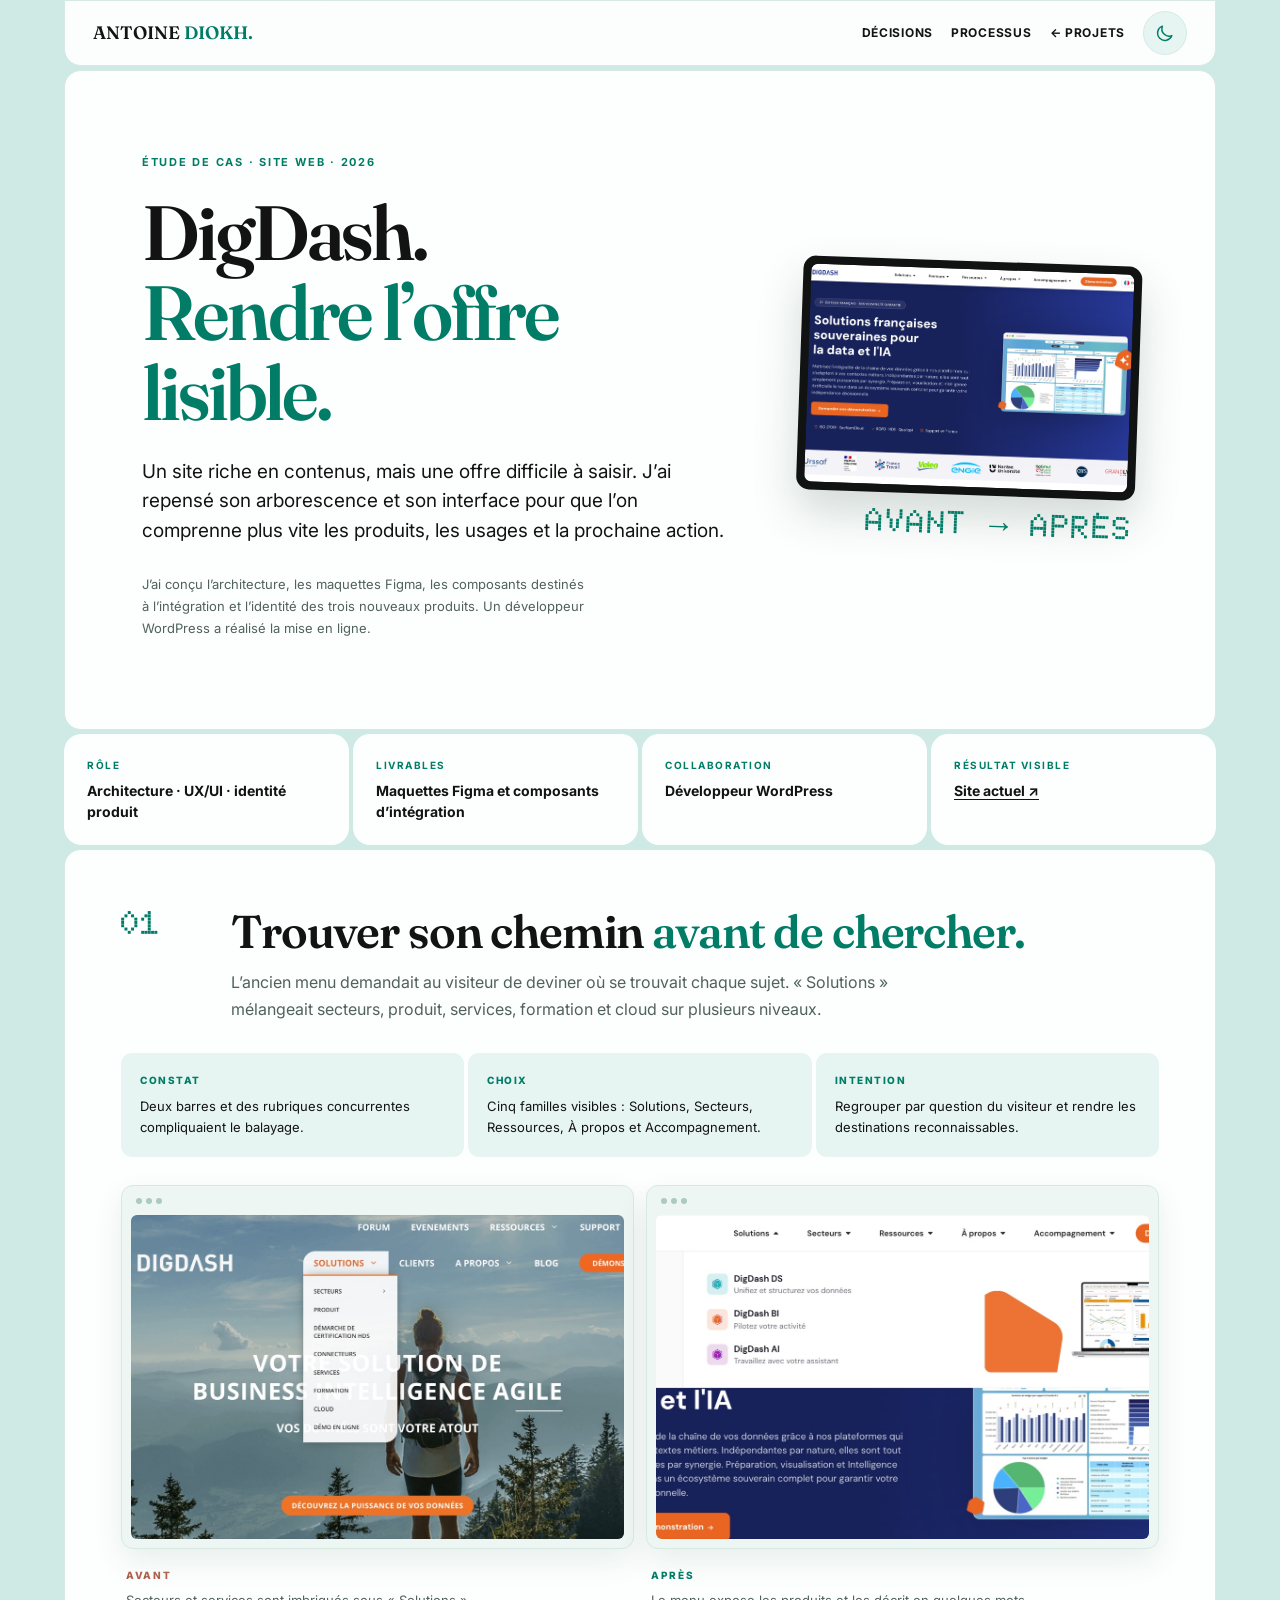
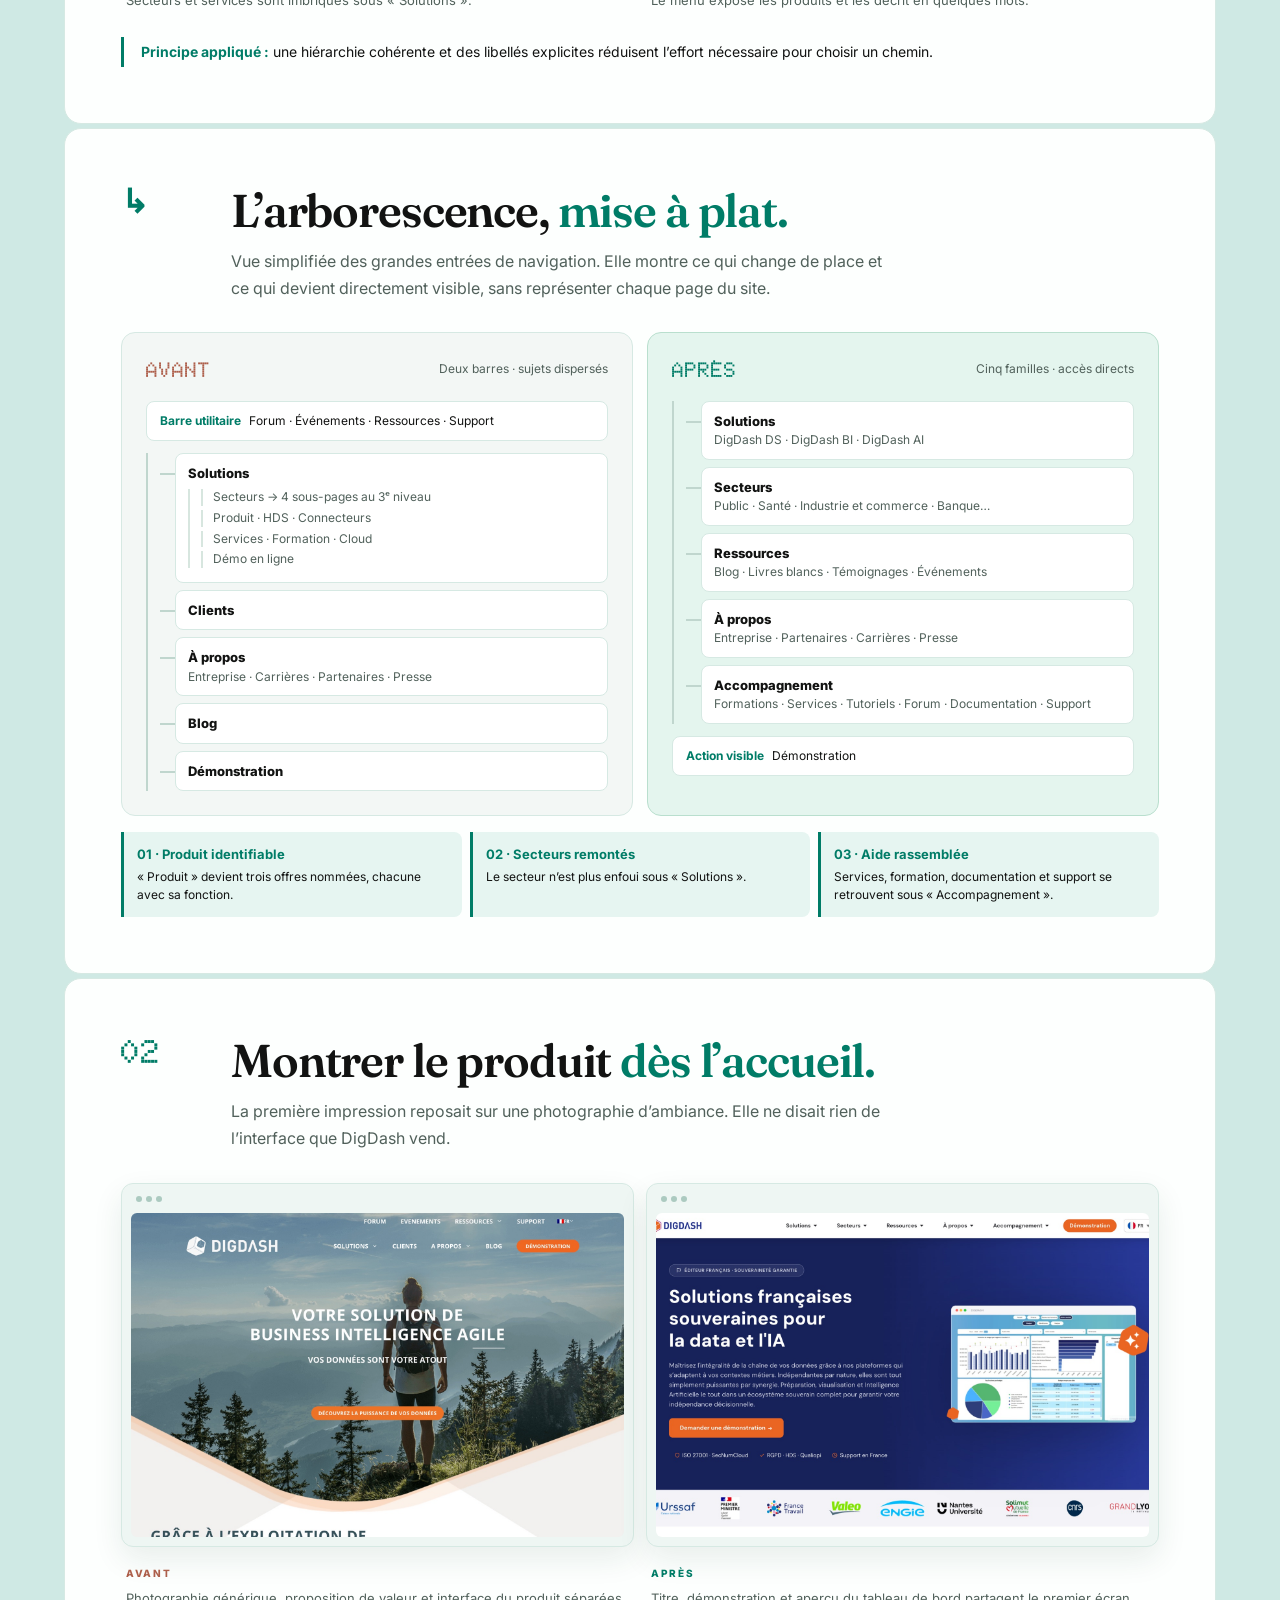
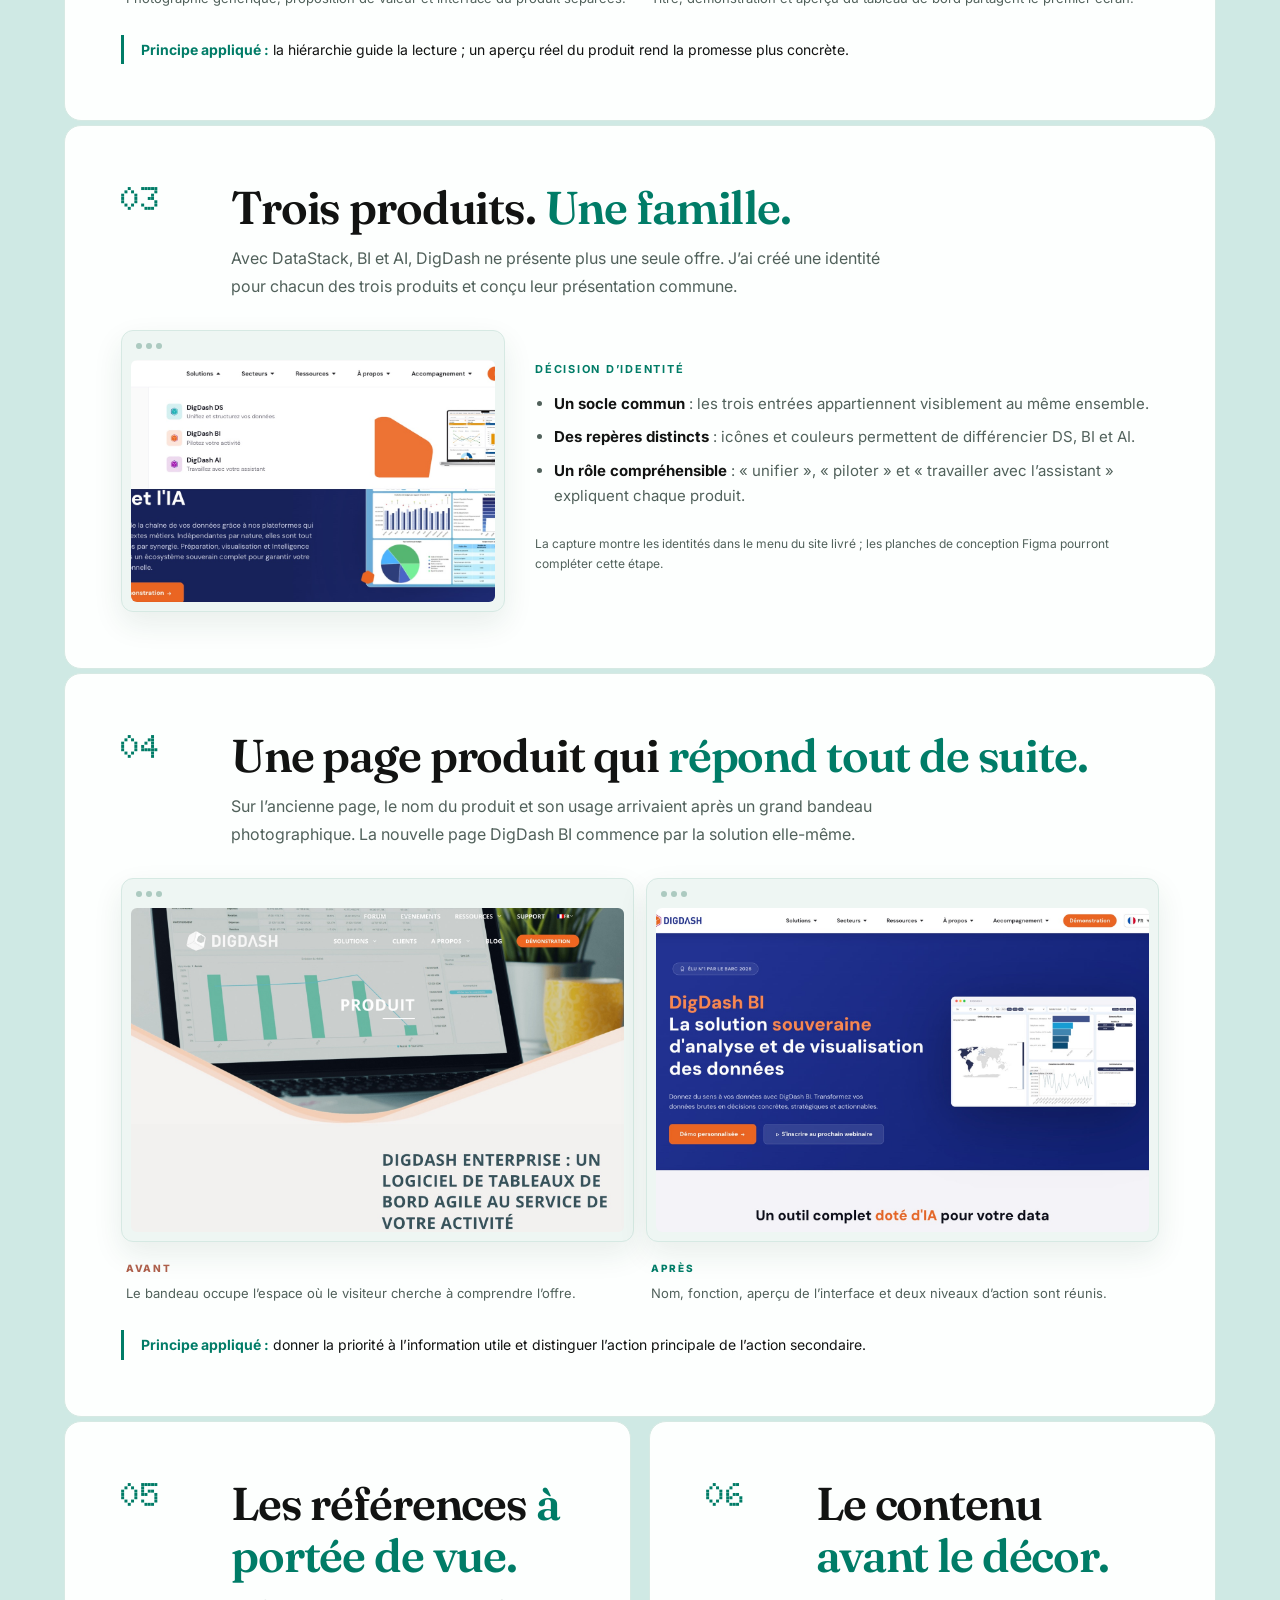
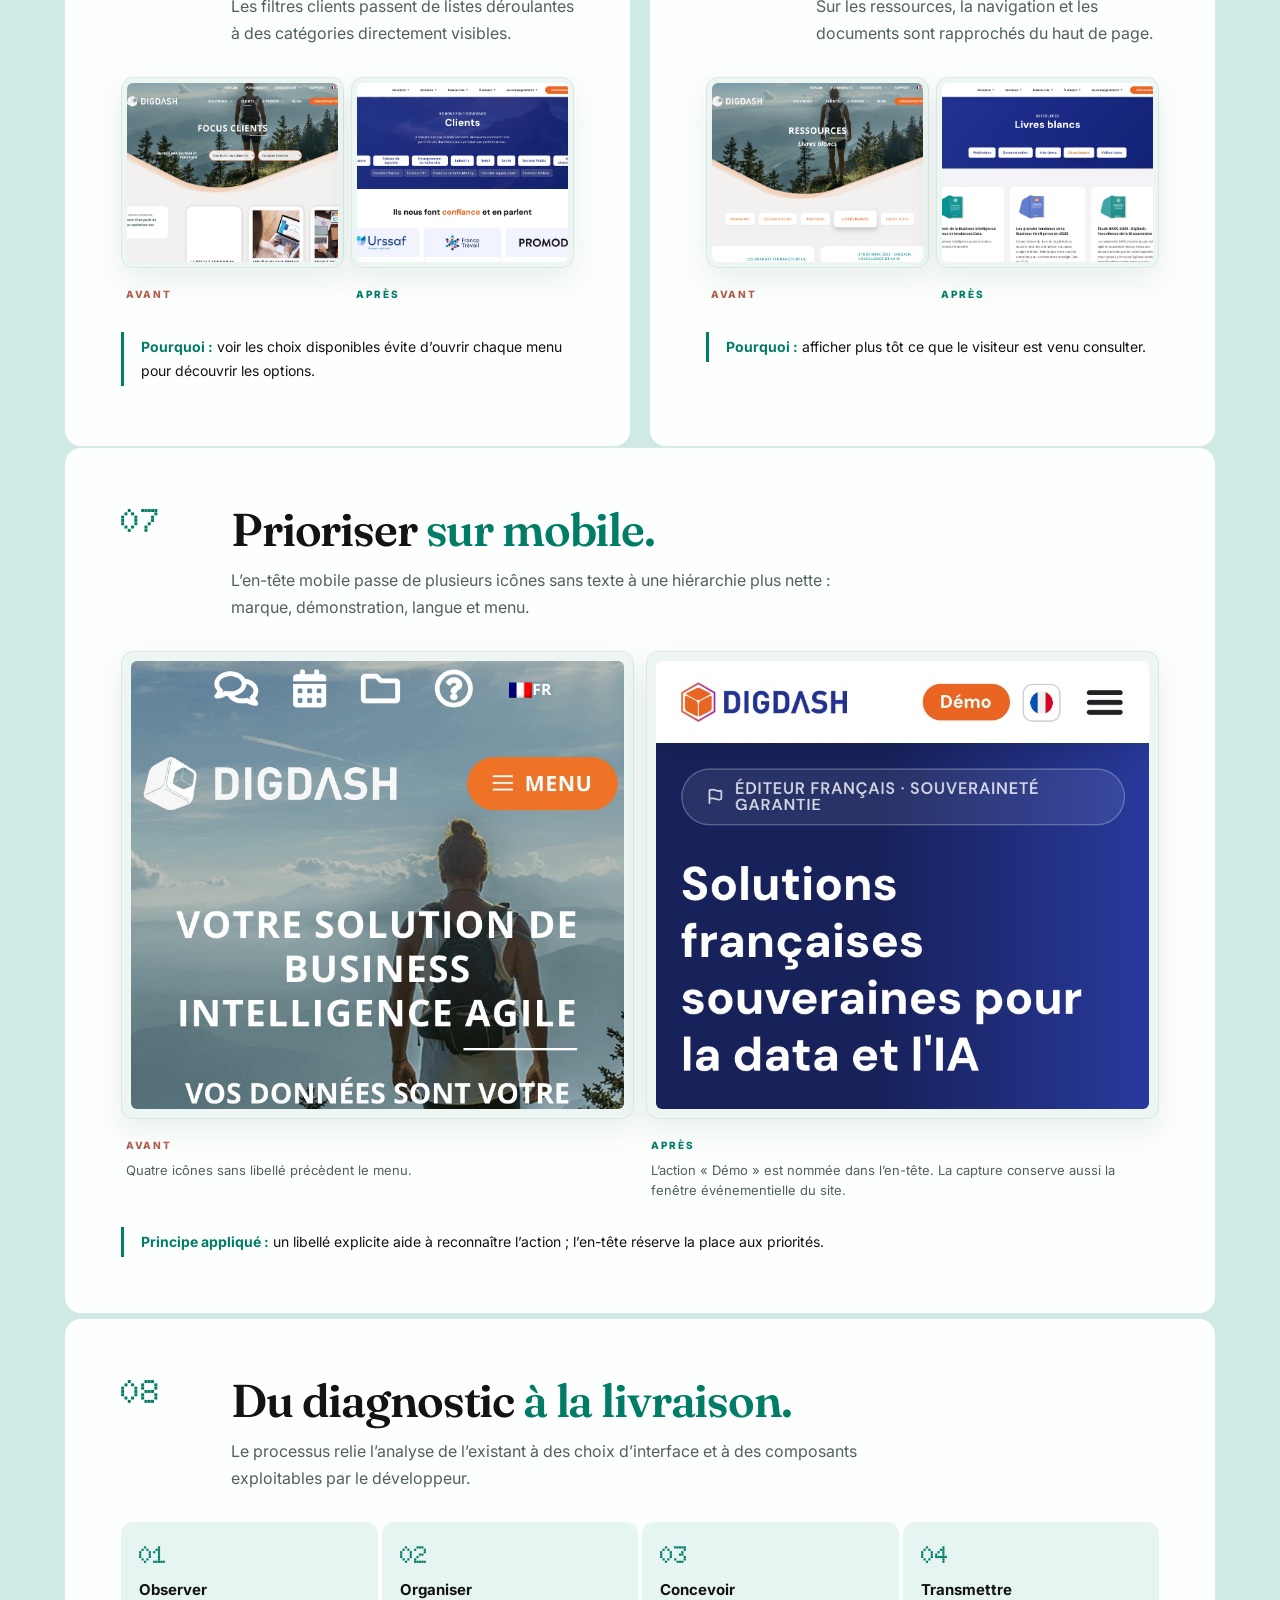
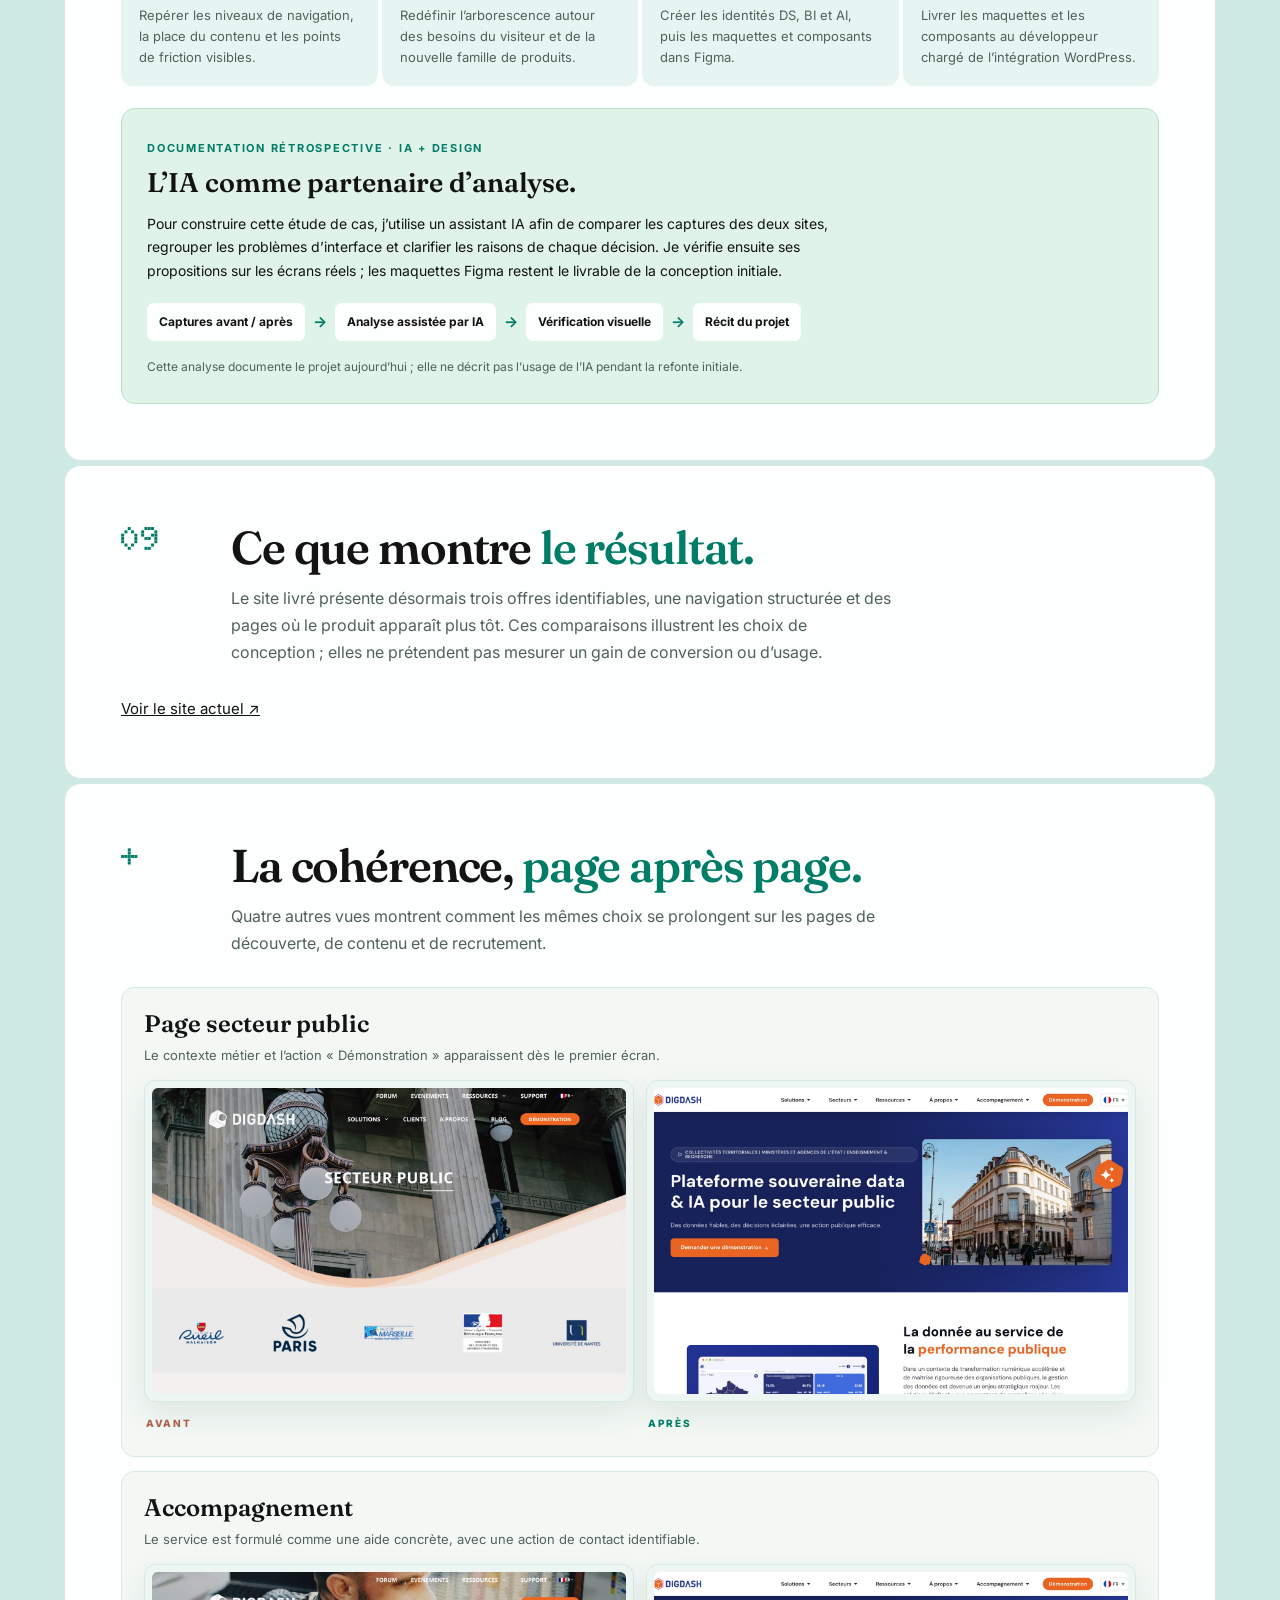
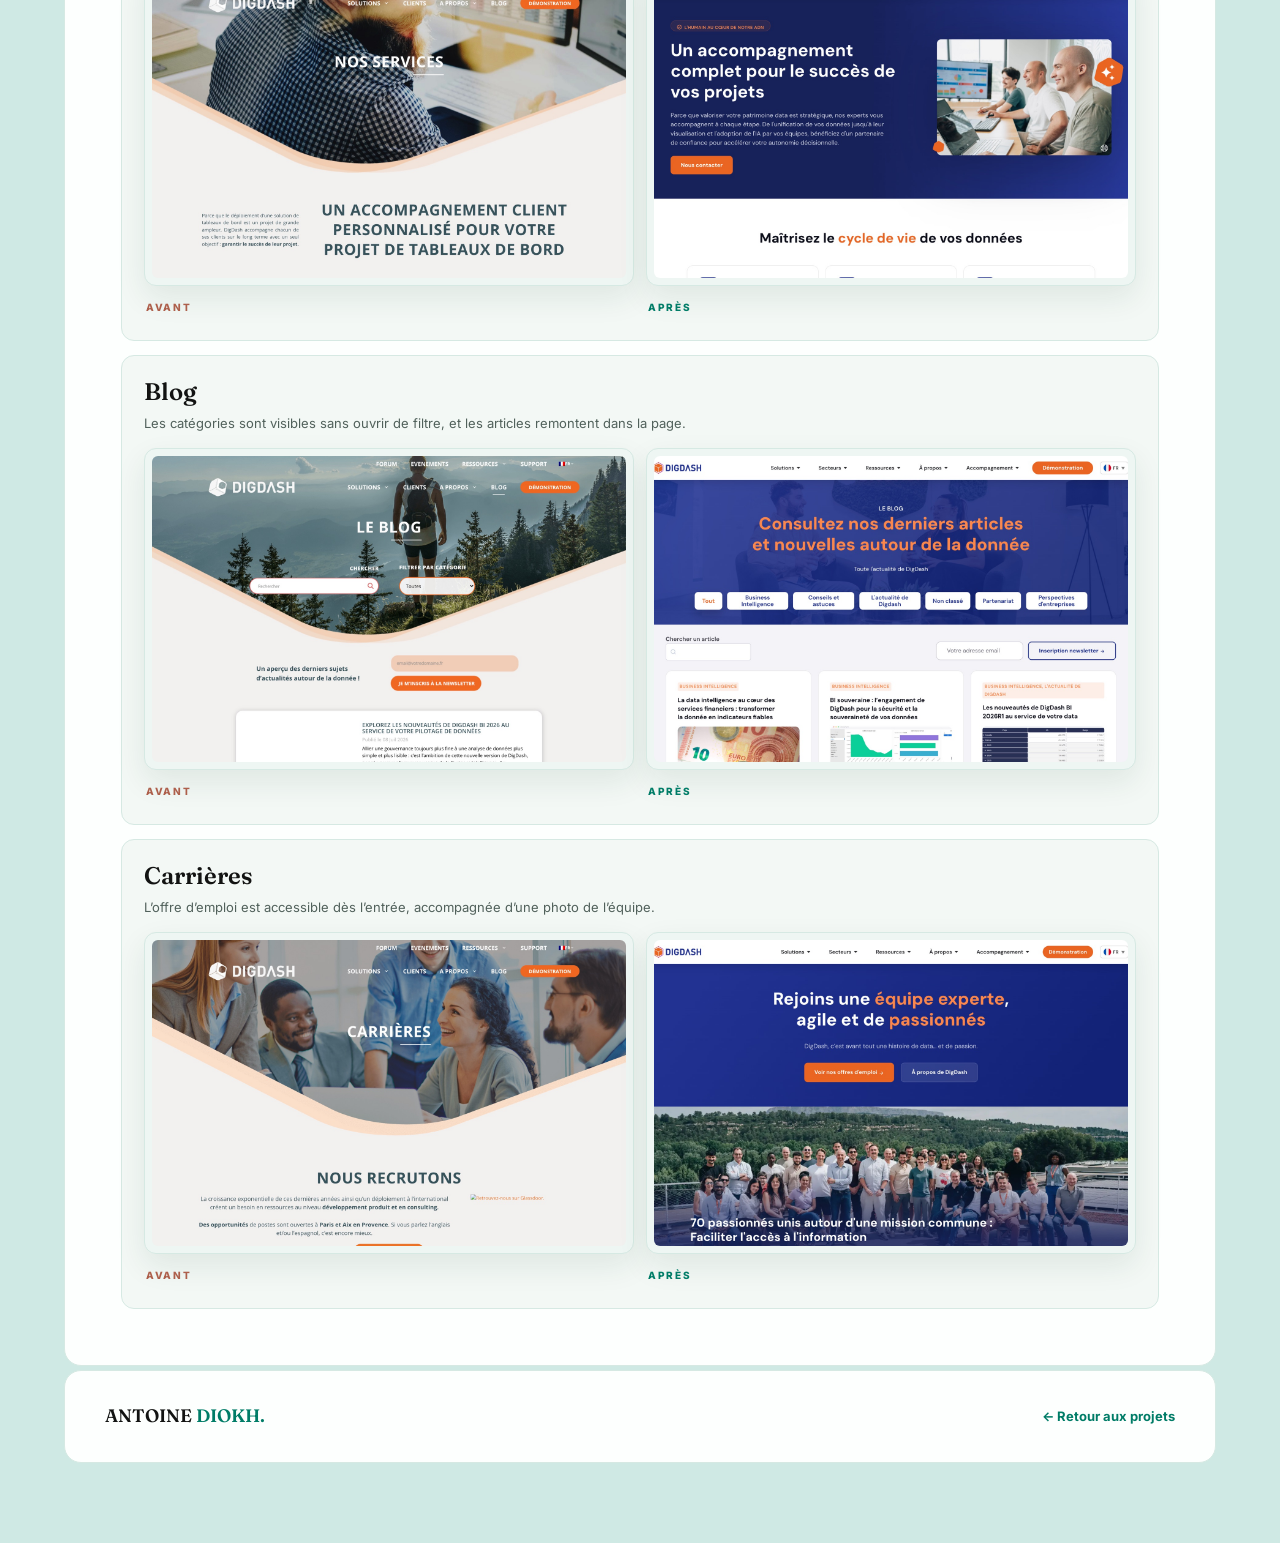
==== commit 846f8b72: "Synchroniser le thème du portfolio et de l'étude DigDash" ====
--- a/digdash.html
+++ b/digdash.html
@@ -5,27 +5,40 @@
   <meta name="viewport" content="width=device-width, initial-scale=1">
   <meta name="description" content="DigDash, refonte de l'architecture et de l'interface du site. Étude de cas d'Antoine Diokh.">
   <title>DigDash — Étude de cas · Antoine Diokh</title>
+  <script>try{if(localStorage.getItem('ad_theme')==='dark'||(!localStorage.getItem('ad_theme')&&matchMedia('(prefers-color-scheme: dark)').matches))document.documentElement.classList.add('dark')}catch(e){if(matchMedia('(prefers-color-scheme: dark)').matches)document.documentElement.classList.add('dark')}</script>
   <link rel="preconnect" href="https://fonts.googleapis.com">
   <link rel="preconnect" href="https://fonts.gstatic.com" crossorigin>
   <link href="https://fonts.googleapis.com/css2?family=Doto:wght@700;900&family=Fraunces:opsz,wght@9..144,400;9..144,600&family=Inter:wght@400;500;600;700&display=swap" rel="stylesheet">
   <style>
     :root{--bg:#cfe9e4;--rail:#e6f5f1;--paper:#fdfffe;--ink:#121312;--muted:#51615b;--green:#007c67;--mint:#4edf88;--line:#d6e9e3;--orange:#ec742a;--r:17px}
-    *{box-sizing:border-box}html{scroll-behavior:smooth}body{margin:0;background:var(--bg);color:var(--ink);font:15px/1.7 Inter,system-ui,sans-serif;-webkit-font-smoothing:antialiased}a{color:inherit}button{font:inherit}img{display:block;max-width:100%}::selection{background:var(--mint);color:#121312}
-    .shell{max-width:1180px;margin:auto;padding:0 14px 80px}.top{position:sticky;top:0;z-index:10;display:flex;align-items:center;justify-content:space-between;gap:16px;background:rgba(253,255,254,.95);backdrop-filter:blur(16px);min-height:62px;padding:10px 28px;border-radius:0 0 var(--r) var(--r);border:1px solid var(--line)}.top a{text-decoration:none}.brand{font-family:Fraunces,Georgia,serif;font-size:18px;font-weight:600}.brand span{color:var(--green)}.topnav{display:flex;gap:22px;align-items:center;font-size:12px;font-weight:700;letter-spacing:.06em;text-transform:uppercase}.topnav a:hover,.topnav a:focus-visible{color:var(--green)}
+    *{box-sizing:border-box}html{scroll-behavior:smooth}body{margin:0;background:var(--bg);color:var(--ink);font:15px/1.7 Inter,system-ui,sans-serif;-webkit-font-smoothing:antialiased}a{color:inherit}button{font:inherit}img{display:block;max-width:100%}::selection{background:var(--mint);color:#121312}:focus-visible{outline:3px solid var(--green);outline-offset:3px}
+    .shell{max-width:1180px;margin:auto;padding:0 14px 80px}.top{position:sticky;top:0;z-index:10;display:flex;align-items:center;justify-content:space-between;gap:16px;background:rgba(253,255,254,.95);backdrop-filter:blur(16px);min-height:62px;padding:10px 28px;border-radius:0 0 var(--r) var(--r);border:1px solid var(--line)}.top a{text-decoration:none}.brand{font-family:Fraunces,Georgia,serif;font-size:18px;font-weight:600}.brand span{color:var(--green)}.topnav{display:flex;gap:18px;align-items:center;font-size:12px;font-weight:700;letter-spacing:.06em;text-transform:uppercase}.topnav a:hover,.topnav a:focus-visible{color:var(--green)}.theme-toggle{display:inline-flex;align-items:center;justify-content:center;width:44px;height:44px;border:1px solid var(--line);border-radius:50%;background:var(--rail);color:var(--green);cursor:pointer}.theme-toggle:hover,.theme-toggle[aria-pressed="true"]{background:#d7f1e5;border-color:var(--green)}.theme-toggle svg{width:20px;height:20px;stroke:currentColor;stroke-width:1.8;stroke-linecap:round;stroke-linejoin:round;fill:none}.theme-toggle .icon-sun,.theme-toggle[aria-pressed="true"] .icon-moon{display:none}.theme-toggle[aria-pressed="true"] .icon-sun{display:block}
     .card{background:var(--paper);border:1px solid var(--line);border-radius:var(--r);margin-top:4px;overflow:hidden}.intro{padding:clamp(30px,6vw,78px);display:grid;grid-template-columns:minmax(0,1fr) 34%;gap:7%;align-items:center}.eyebrow{color:var(--green);font-size:11px;font-weight:700;letter-spacing:.16em;text-transform:uppercase}.title{font:600 clamp(46px,6vw,80px)/1.04 Fraunces,Georgia,serif;letter-spacing:-.04em;margin:20px 0 24px}.title em,.section-title em{font-style:normal;color:var(--green)}.lead{font-size:clamp(16px,1.5vw,19px);line-height:1.55;max-width:56ch;margin:0 0 28px}.intro-note{font-size:13px;color:var(--muted);max-width:56ch}.intro-art{display:grid;gap:12px;transform:rotate(2deg)}.art-shot{background:#101312;padding:8px;border-radius:13px;box-shadow:0 22px 45px #183c3030}.art-shot img{border-radius:7px;aspect-ratio:1.48;object-fit:cover;object-position:top}.art-label{font:900 32px/1 Doto,monospace;color:var(--green);letter-spacing:.05em}.intro-art .art-label{text-align:right}
     .facts{display:grid;grid-template-columns:repeat(4,1fr);gap:4px;background:var(--bg);border:0}.fact{background:var(--paper);border-radius:var(--r);padding:23px}.fact small{display:block;color:var(--green);font-size:10px;font-weight:700;letter-spacing:.15em;text-transform:uppercase;margin-bottom:7px}.fact strong{font-size:14px;line-height:1.45;display:block}.facts a{text-underline-offset:3px}
     .chapter{padding:clamp(28px,5vw,56px)}.chapter[id]{scroll-margin-top:74px}.chapter-header{display:grid;grid-template-columns:90px minmax(0,1fr);gap:20px;align-items:start;margin-bottom:30px}.number{font:900 33px/1 Doto,monospace;color:var(--green)}.section-title{font:600 clamp(30px,4vw,46px)/1.13 Fraunces,Georgia,serif;letter-spacing:-.025em;margin:0 0 11px}.summary{color:var(--muted);font-size:16px;max-width:66ch;margin:0}.logic{display:grid;grid-template-columns:repeat(3,1fr);gap:4px;margin:24px 0 28px}.logic div{padding:19px;background:var(--rail);border-radius:11px}.logic small{display:block;color:var(--green);font-size:10px;font-weight:800;letter-spacing:.15em;text-transform:uppercase;margin-bottom:7px}.logic p{margin:0;font-size:13px;line-height:1.6}.compare{display:grid;grid-template-columns:1fr 1fr;gap:12px}.compare figure{margin:0;min-width:0}.frame{background:#eef6f3;border:1px solid var(--line);border-radius:12px;padding:9px;box-shadow:0 12px 30px #123e3017}.browserbar{height:20px;display:flex;align-items:center;gap:4px;padding:0 5px 7px}.browserbar i{width:6px;height:6px;background:#accac0;border-radius:50%}.frame img{width:100%;aspect-ratio:1.52;object-fit:cover;object-position:top;border-radius:6px}.frame a{display:block;cursor:zoom-in}.compare figcaption{padding:12px 5px 0}.tag{display:inline-block;font-size:10px;font-weight:800;letter-spacing:.17em;text-transform:uppercase;color:var(--green)}.tag.before{color:#ad5f4b}.caption{display:block;font-size:13px;line-height:1.55;color:var(--muted);margin-top:3px}.proof{border-left:3px solid var(--green);margin:27px 0 0;padding:3px 0 3px 17px;font-size:14px}.proof b{color:var(--green)}
     .family{display:grid;grid-template-columns:37% 1fr;gap:30px;align-items:center}.family .frame img{aspect-ratio:1.5}.family ul{margin:10px 0 0;padding-left:19px;color:var(--muted)}.family li{margin:8px 0}.family b{color:var(--ink)}.mini-grid{display:grid;grid-template-columns:1fr 1fr;gap:18px}.mini-grid .chapter{height:100%}.mini-grid .compare{gap:7px}.mini-grid .frame{padding:5px}.mini-grid .frame img{aspect-ratio:1.18}.mini-grid .caption{font-size:12px}
     .tree-compare{display:grid;grid-template-columns:1fr 1fr;gap:14px}.tree-panel{min-width:0;padding:24px;background:#f3f7f5;border:1px solid var(--line);border-radius:14px}.tree-panel.new{background:#e4f5ee;border-color:#b9dfce}.tree-label{display:flex;justify-content:space-between;align-items:center;gap:12px;margin-bottom:19px}.tree-label strong{font:900 21px Doto,monospace;color:#ad5f4b}.tree-panel.new .tree-label strong{color:var(--green)}.tree-label span{font-size:12px;color:var(--muted)}.tree-top{padding:10px 13px;background:#fff;border:1px solid var(--line);border-radius:8px;font-size:12px;line-height:1.5;margin-bottom:12px}.tree-top b{color:var(--green);margin-right:8px}.tree{list-style:none;margin:0;padding:0 0 0 12px;border-left:2px solid #c0d6ce}.tree>li{position:relative;background:#fff;border:1px solid var(--line);border-radius:8px;margin:0 0 7px 15px;padding:10px 12px;font-size:13px;line-height:1.4}.tree>li:before{content:"";position:absolute;left:-16px;top:19px;width:15px;border-top:2px solid #c0d6ce}.tree>li:last-child{margin-bottom:0}.tree li b{display:block;font-weight:800}.tree li span{display:block;color:var(--muted);font-size:12px;margin-top:2px}.tree-branch{list-style:none;margin:7px 0 0;padding:0 0 0 11px;border-left:2px solid #d7e6df}.tree-branch li{margin:4px 0;padding-left:10px;border-left:2px solid #d7e6df;color:var(--muted);font-size:12px}.tree-gains{display:grid;grid-template-columns:repeat(3,1fr);gap:8px;margin-top:16px}.tree-gains div{border-left:3px solid var(--green);background:var(--rail);border-radius:0 8px 8px 0;padding:13px;font-size:12px;line-height:1.5}.tree-gains b{display:block;font-size:13px;color:var(--green);margin-bottom:4px}.more-grid{display:grid;grid-template-columns:1fr;gap:14px}.more-card{min-width:0;background:#f3f8f5;border:1px solid var(--line);border-radius:13px;padding:22px}.more-card h3{font:600 24px/1.15 Fraunces,Georgia,serif;margin:0 0 6px}.more-card p{margin:0 0 14px;color:var(--muted);font-size:13px}.more-card .compare{gap:12px}.more-card .frame{padding:7px}.more-card .frame img{aspect-ratio:1.55}.more-card figcaption{padding:7px 2px 0}
     .process{display:grid;grid-template-columns:repeat(4,1fr);gap:4px}.process article{background:var(--rail);border-radius:12px;padding:18px}.process span{font:900 24px Doto,monospace;color:var(--green)}.process h3{font-size:15px;line-height:1.3;margin:9px 0 6px}.process p{font-size:13px;line-height:1.6;color:var(--muted);margin:0}.ai-panel{margin-top:22px;padding:25px;background:#dff3e9;border:1px solid #bcdfcf;border-radius:14px}.ai-panel h3{font:600 27px/1.2 Fraunces,Georgia,serif;margin:8px 0 12px}.ai-panel p{margin:0;max-width:80ch;font-size:14px}.ai-steps{display:flex;flex-wrap:wrap;gap:8px;align-items:center;margin:20px 0 16px}.ai-steps span{background:var(--paper);padding:9px 12px;border-radius:7px;font-size:12px;font-weight:700}.ai-steps b{color:var(--green)}.ai-panel .ai-caveat{font-size:12px;color:var(--muted)}.foot{margin-top:4px;padding:30px 40px;display:flex;justify-content:space-between;align-items:center;gap:20px}.foot a{font-size:13px;font-weight:700;color:var(--green);text-decoration:none}.foot a:hover{text-decoration:underline}.fine{font-size:12px;color:var(--muted);margin-top:25px}
+    html.dark body{--bg:#0a0f0d;--rail:#101614;--paper:#151b18;--ink:#eef5f1;--muted:#afc0b6;--green:#4edf88;--line:#314139;color-scheme:dark}
+    html.dark .top{background:rgba(21,27,24,.96)}
+    html.dark .theme-toggle:hover,html.dark .theme-toggle[aria-pressed="true"]{background:#173727}
+    html.dark .frame{background:#1b2720;box-shadow:0 12px 30px #0004}
+    html.dark .browserbar i{background:#759588}
+    html.dark .tag.before,html.dark .tree-label strong{color:#f2ae91}
+    html.dark .tree-panel,html.dark .more-card{background:#1b2420}
+    html.dark .tree-panel.new{background:#172b21;border-color:#365442}
+    html.dark .tree-top,html.dark .tree>li{background:var(--paper)}
+    html.dark .tree,html.dark .tree>li:before{border-color:#476054}
+    html.dark .tree-branch,html.dark .tree-branch li{border-color:#476054}
+    html.dark .ai-panel{background:#173126;border-color:#365d47}
     @media(max-width:760px){.top{padding:10px 16px}.topnav{gap:12px}.topnav a:nth-child(2){display:none}.intro{grid-template-columns:1fr;padding:34px 25px}.intro-art{transform:none;max-width:470px}.facts{grid-template-columns:1fr 1fr}.chapter{padding:27px 22px}.chapter-header{grid-template-columns:1fr;gap:6px}.logic{grid-template-columns:1fr}.compare{grid-template-columns:1fr;gap:22px}.frame img{aspect-ratio:1.5}.family{grid-template-columns:1fr}.mini-grid,.tree-compare,.more-grid{grid-template-columns:1fr}.tree-gains{grid-template-columns:1fr}.more-card .compare{grid-template-columns:1fr;gap:20px}.more-card .frame img{aspect-ratio:1.5}.process{grid-template-columns:1fr 1fr}.foot{padding:26px;align-items:flex-start;flex-direction:column}}
-    @media(max-width:480px){.brand{font-size:16px}.topnav{font-size:11px}.topnav a:last-child{display:none}.facts,.process{grid-template-columns:1fr}.fact{padding:17px}.title{font-size:46px}}
+    @media(max-width:480px){.brand{font-size:16px}.topnav{font-size:11px}.topnav a{display:none}.facts,.process{grid-template-columns:1fr}.fact{padding:17px}.title{font-size:46px}}
     @media(prefers-reduced-motion:reduce){html{scroll-behavior:auto}}
   </style>
 </head>
 <body>
 <div class="shell" id="haut">
-  <header class="top"><a class="brand" href="index.html#works">ANTOINE <span>DIOKH.</span></a><nav class="topnav" aria-label="Navigation de l'étude"><a href="#decisions">Décisions</a><a href="#processus">Processus</a><a href="index.html#works">← Projets</a></nav></header>
+  <header class="top"><a class="brand" href="index.html#works">ANTOINE <span>DIOKH.</span></a><nav class="topnav" aria-label="Navigation de l'étude"><a href="#decisions">Décisions</a><a href="#processus">Processus</a><a href="index.html#works">← Projets</a><button type="button" class="theme-toggle" id="themeBtn" aria-label="Mode sombre" title="Mode sombre" aria-pressed="false"><svg class="icon-moon" viewBox="0 0 24 24" aria-hidden="true"><path d="M20.2 15.1A8.7 8.7 0 0 1 8.9 3.8 8.8 8.8 0 1 0 20.2 15.1Z"/></svg><svg class="icon-sun" viewBox="0 0 24 24" aria-hidden="true"><circle cx="12" cy="12" r="4"/><path d="M12 2v2m0 16v2M4.93 4.93l1.41 1.41m11.32 11.32 1.41 1.41M2 12h2m16 0h2M4.93 19.07l1.41-1.41M17.66 6.34l1.41-1.41"/></svg></button></nav></header>
   <main>
     <section class="card intro" aria-labelledby="titre"><div><span class="eyebrow">Étude de cas · Site web · 2026</span><h1 class="title" id="titre">DigDash.<br><em>Rendre l’offre<br>lisible.</em></h1><p class="lead">Un site riche en contenus, mais une offre difficile à saisir. J’ai repensé son arborescence et son interface pour que l’on comprenne plus vite les produits, les usages et la prochaine action.</p><p class="intro-note">J’ai conçu l’architecture, les maquettes Figma, les composants destinés à l’intégration et l’identité des trois nouveaux produits. Un développeur WordPress a réalisé la mise en ligne.</p></div><div class="intro-art"><div class="art-shot"><img src="assets/digdash-study/home-after.jpg" alt="Nouvel accueil DigDash présentant le produit" fetchpriority="high"></div><span class="art-label">AVANT → APRÈS</span></div></section>
     <section class="card facts" aria-label="Repères du projet"><div class="fact"><small>Rôle</small><strong>Architecture · UX/UI · identité produit</strong></div><div class="fact"><small>Livrables</small><strong>Maquettes Figma et composants d’intégration</strong></div><div class="fact"><small>Collaboration</small><strong>Développeur WordPress</strong></div><div class="fact"><small>Résultat visible</small><strong><a href="https://www.digdash.com/fr/" target="_blank" rel="noopener noreferrer">Site actuel ↗</a></strong></div></section>
@@ -66,5 +79,24 @@
   </main>
   <footer class="card foot"><span class="brand">ANTOINE <span>DIOKH.</span></span><a href="index.html#works">← Retour aux projets</a></footer>
 </div>
+<script>
+(function(){
+  var media = window.matchMedia('(prefers-color-scheme: dark)');
+  var button = document.getElementById('themeBtn');
+  var stored = localStorage.getItem('ad_theme');
+  var isDark = stored ? stored === 'dark' : media.matches;
+  function applyTheme(dark, savePreference){
+    isDark = dark;
+    document.documentElement.classList.toggle('dark', dark);
+    document.body.classList.toggle('dark', dark);
+    button.setAttribute('aria-pressed', String(dark));
+    if (savePreference) localStorage.setItem('ad_theme', dark ? 'dark' : 'light');
+  }
+  applyTheme(isDark, false);
+  button.addEventListener('click', function(){ applyTheme(!isDark, true); });
+  media.addEventListener('change', function(e){ if (!localStorage.getItem('ad_theme')) applyTheme(e.matches, false); });
+  window.addEventListener('storage', function(e){ if (e.key === 'ad_theme') applyTheme(e.newValue === 'dark' || (!e.newValue && media.matches), false); });
+})();
+</script>
 </body>
 </html>
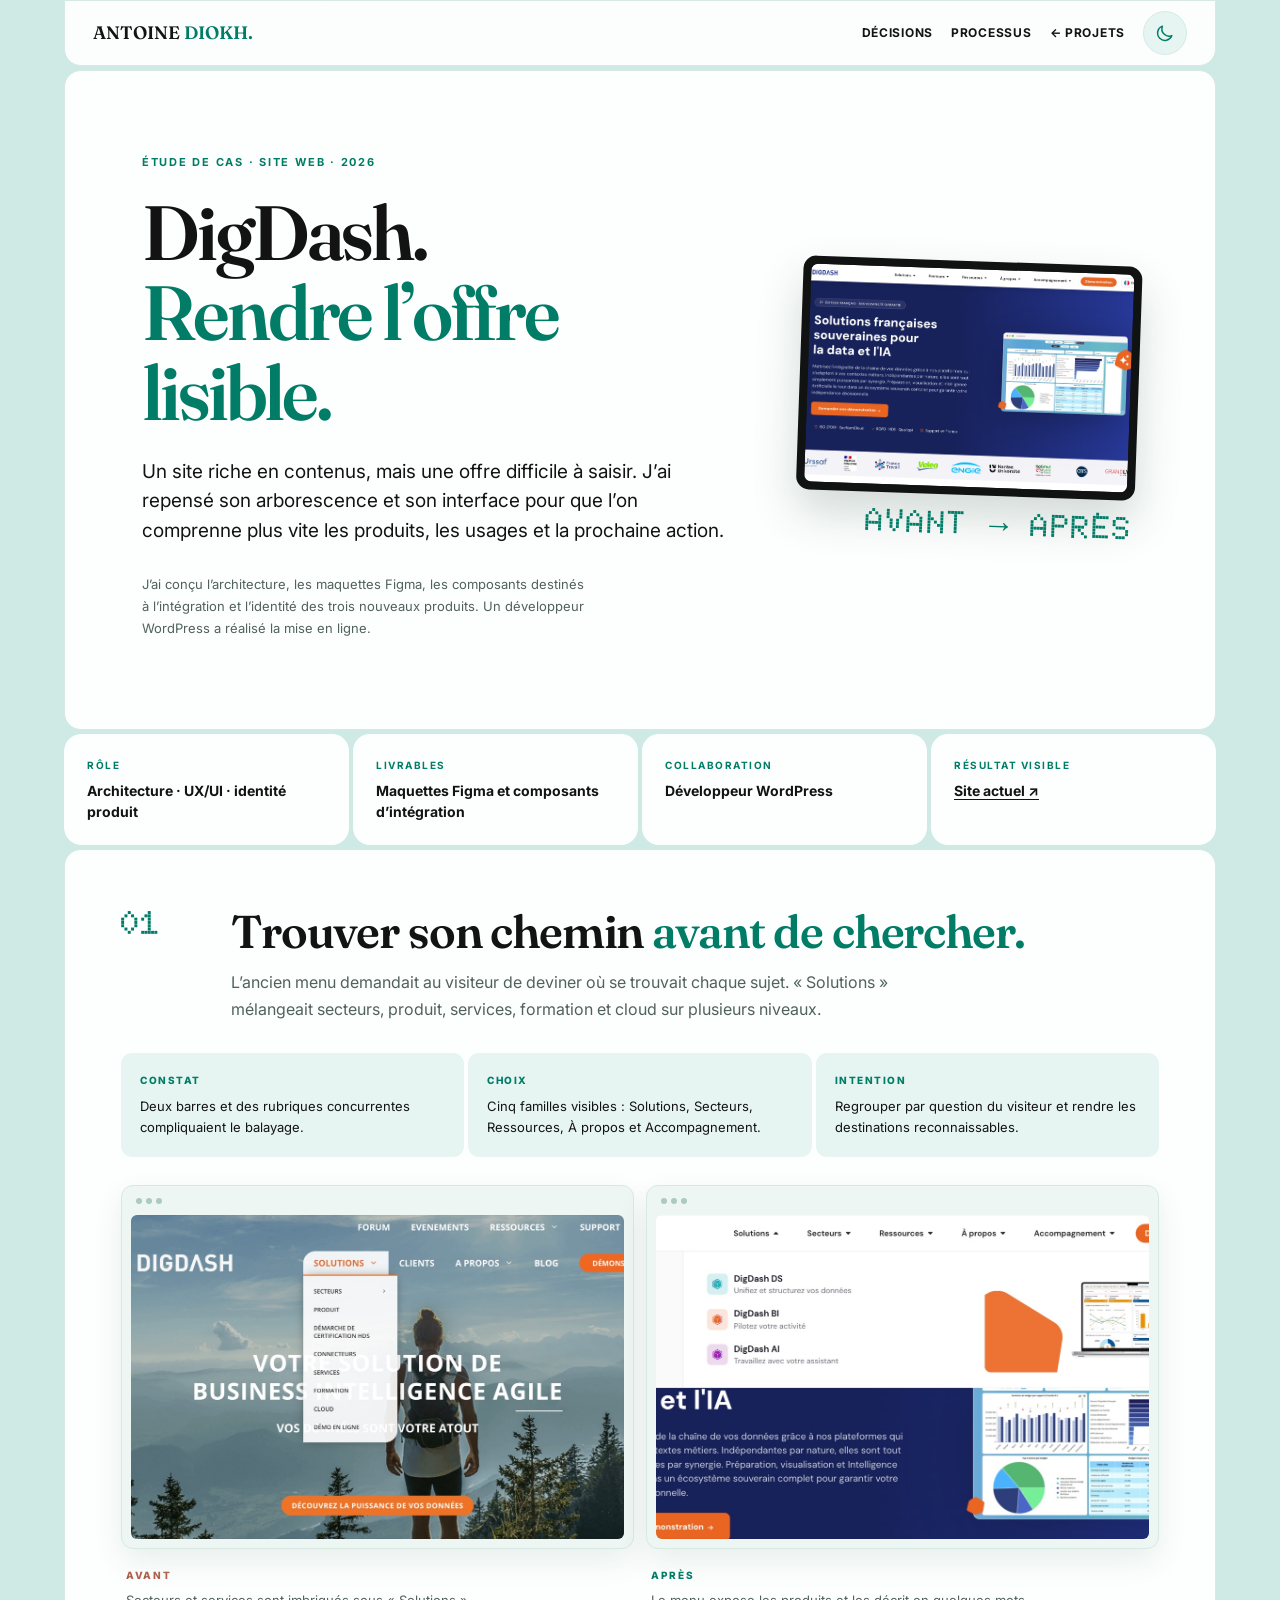
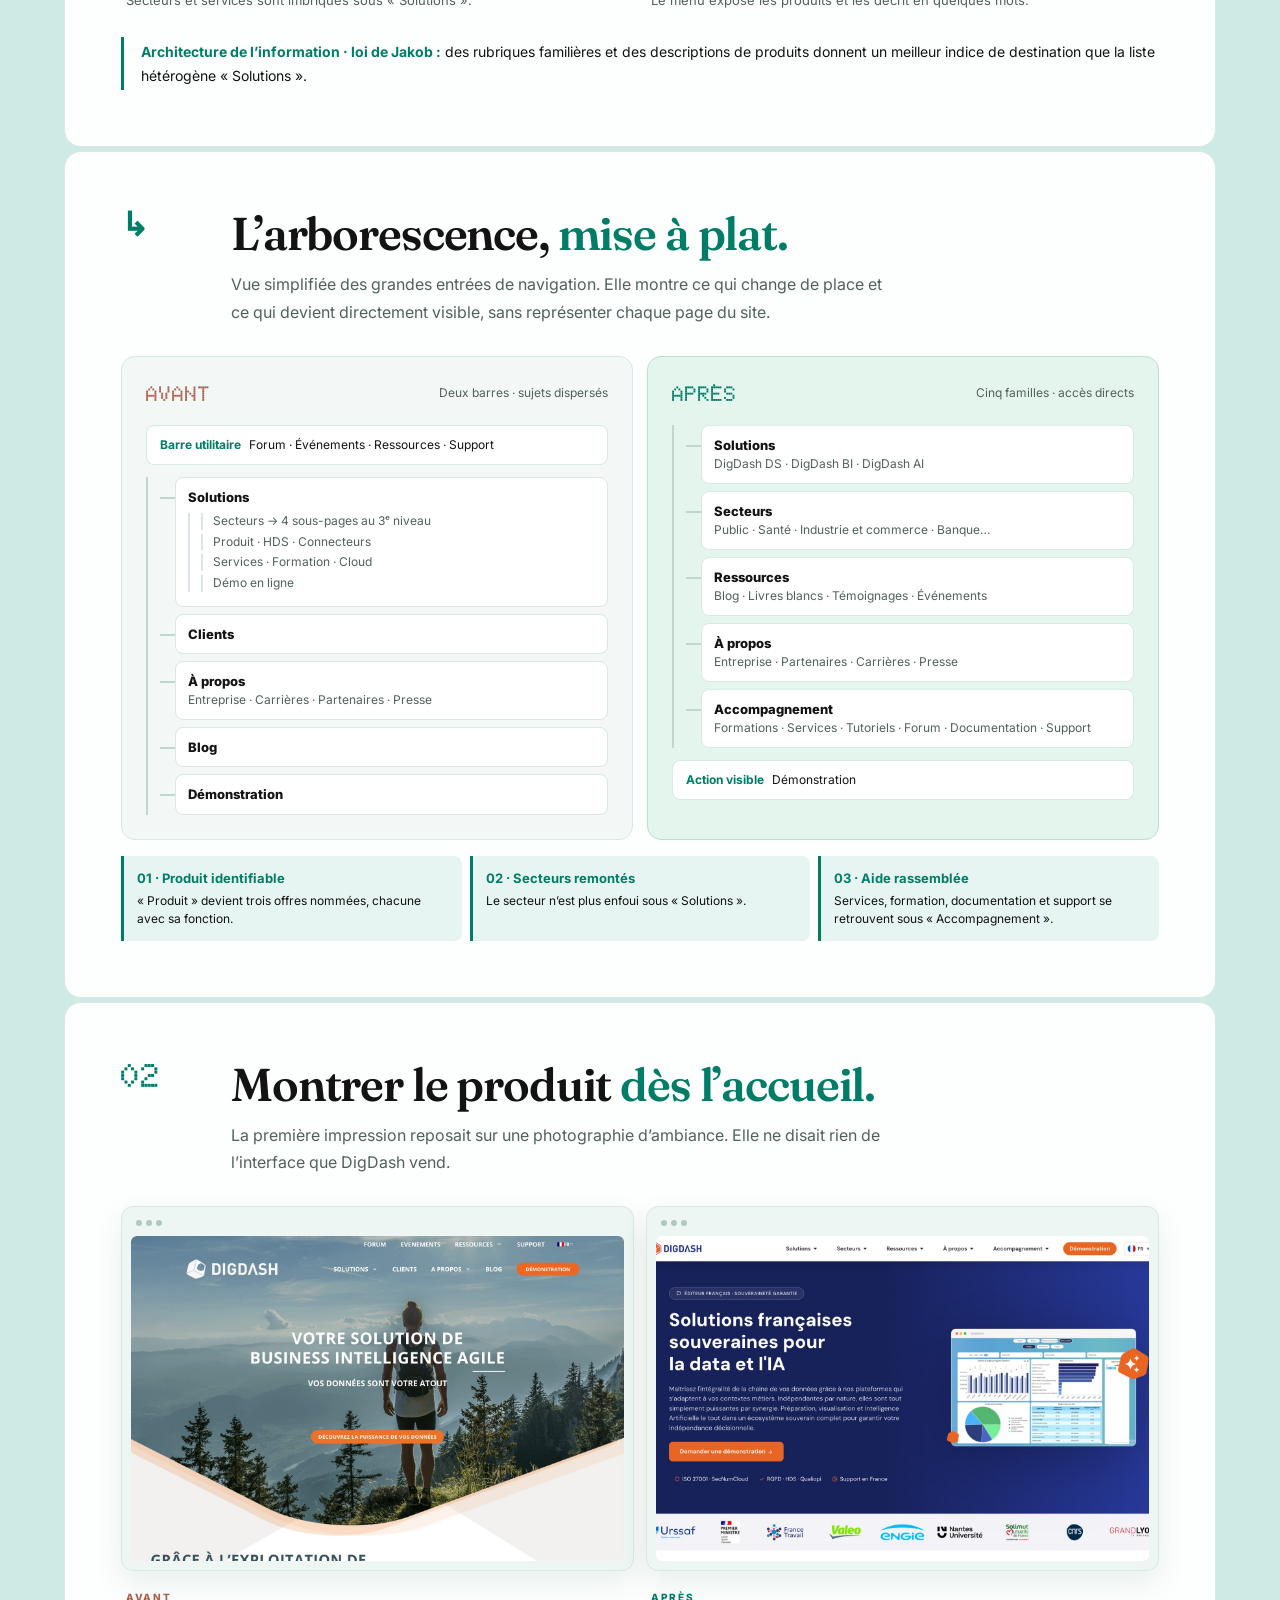
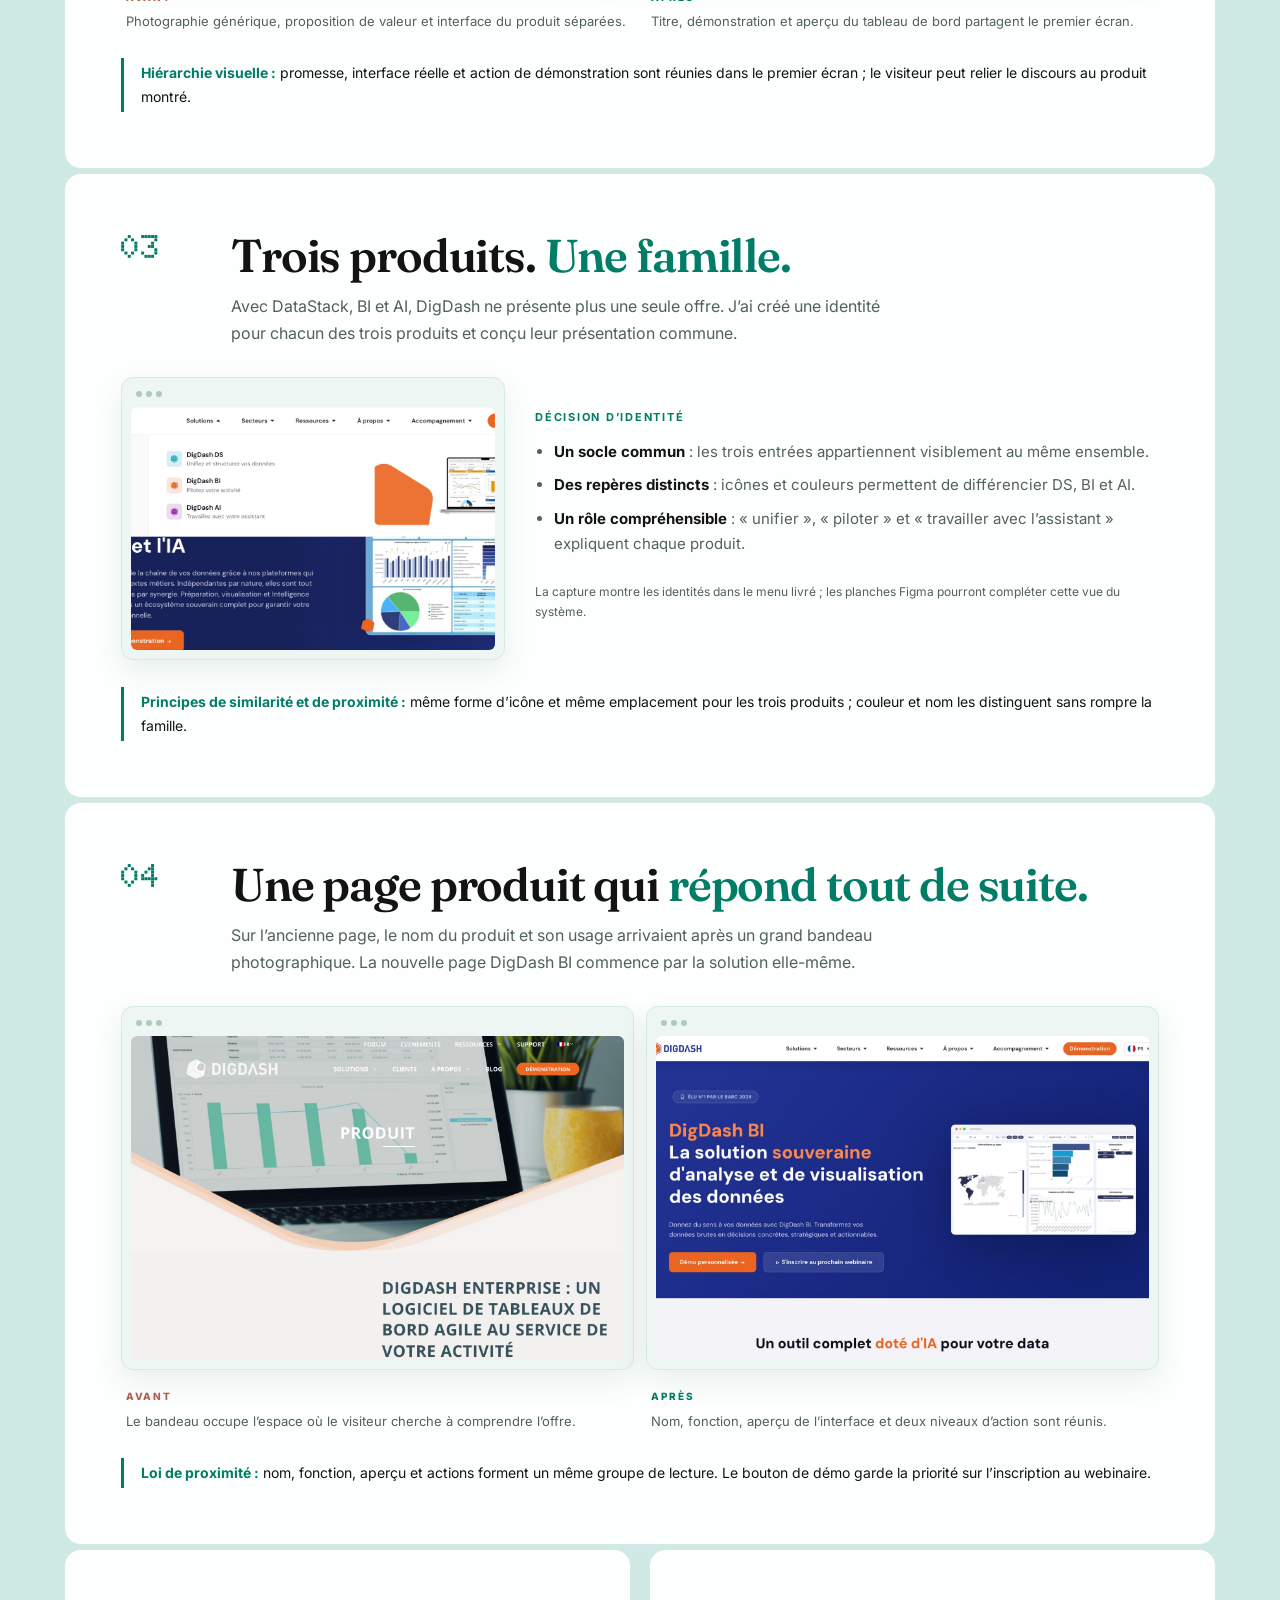
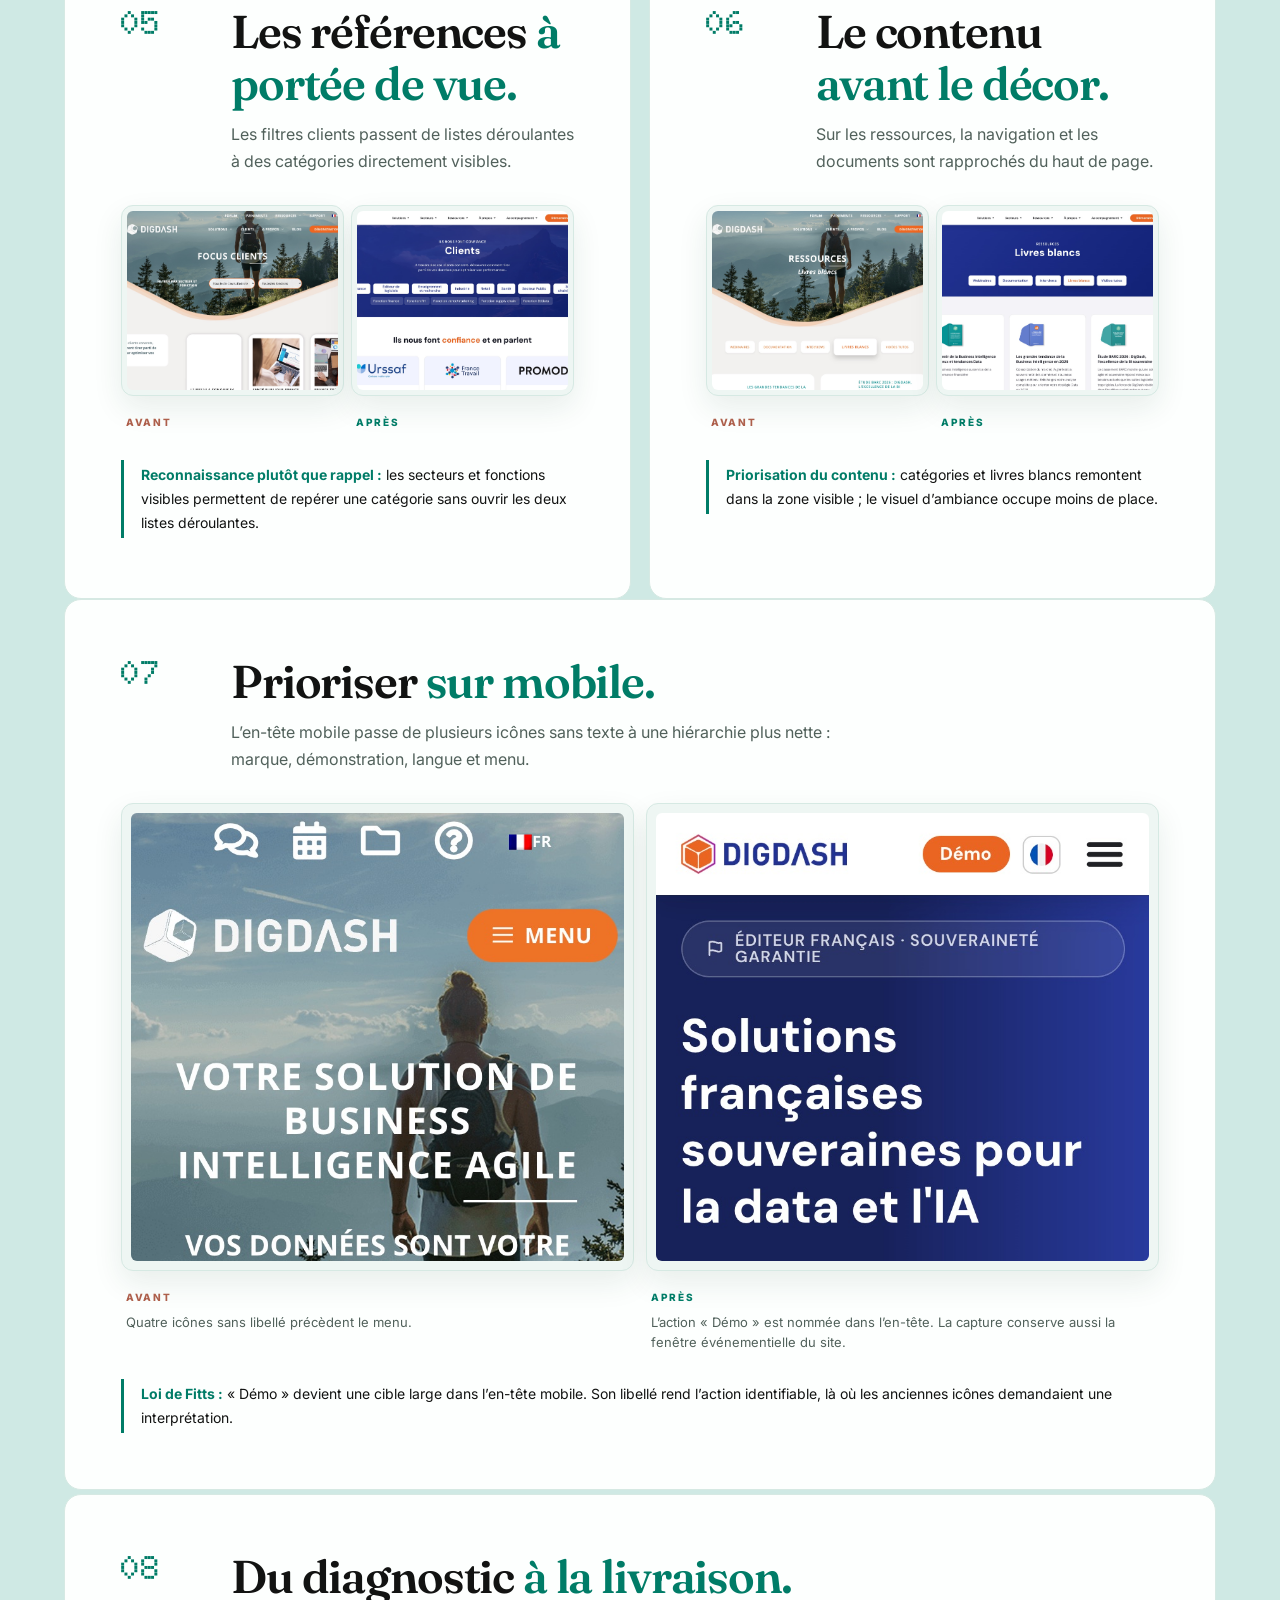
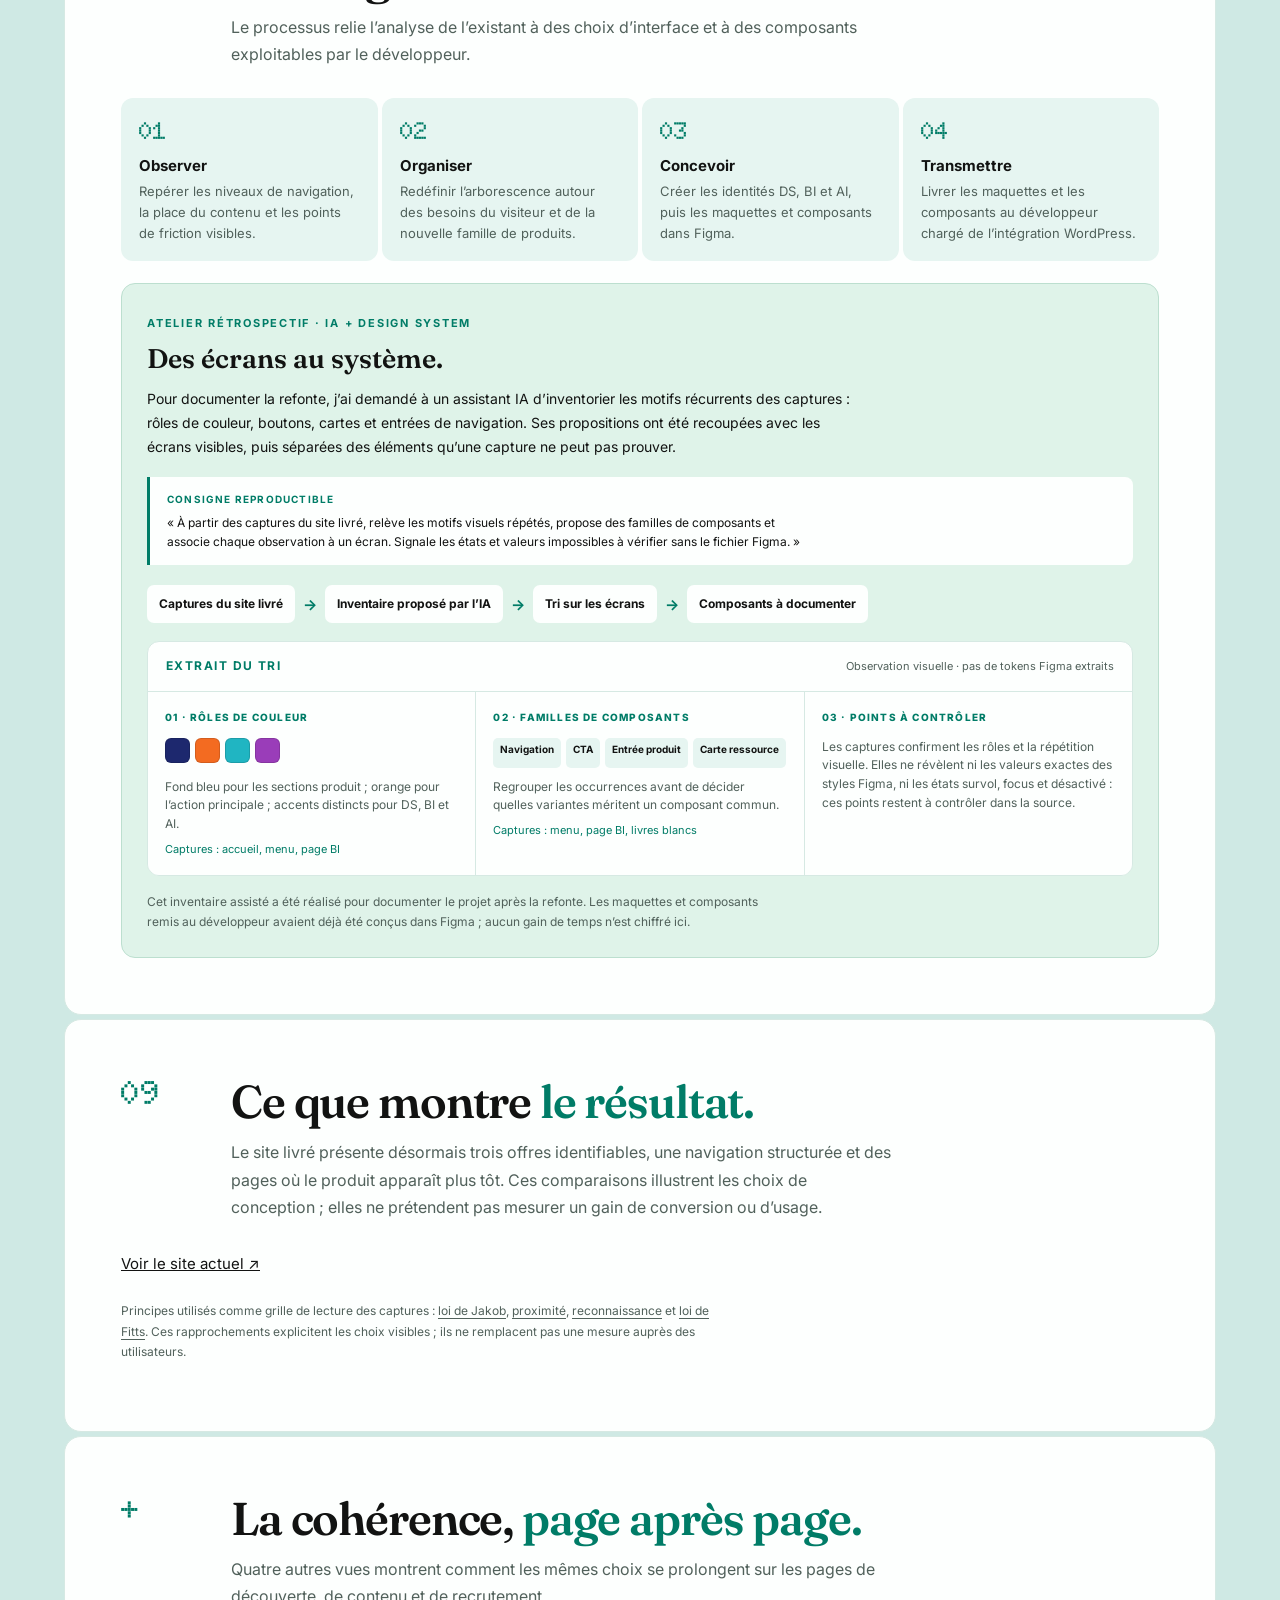
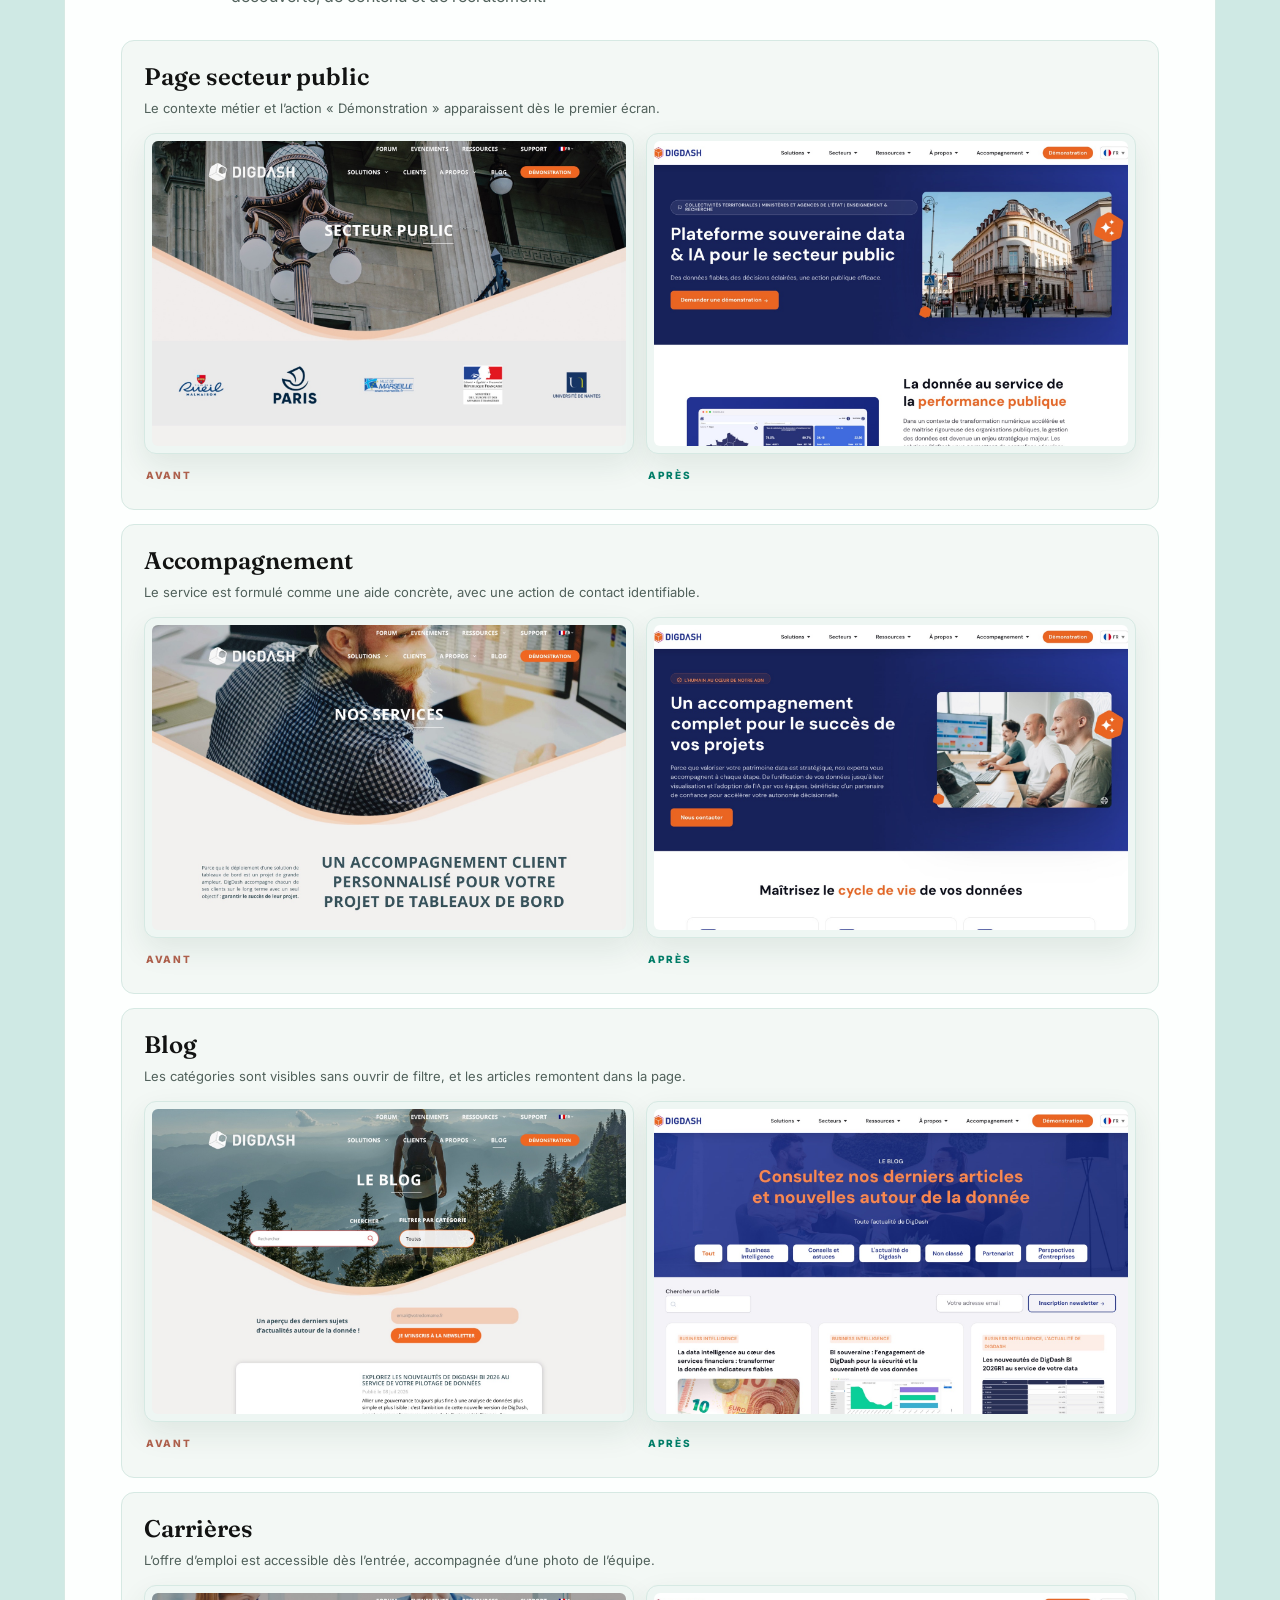
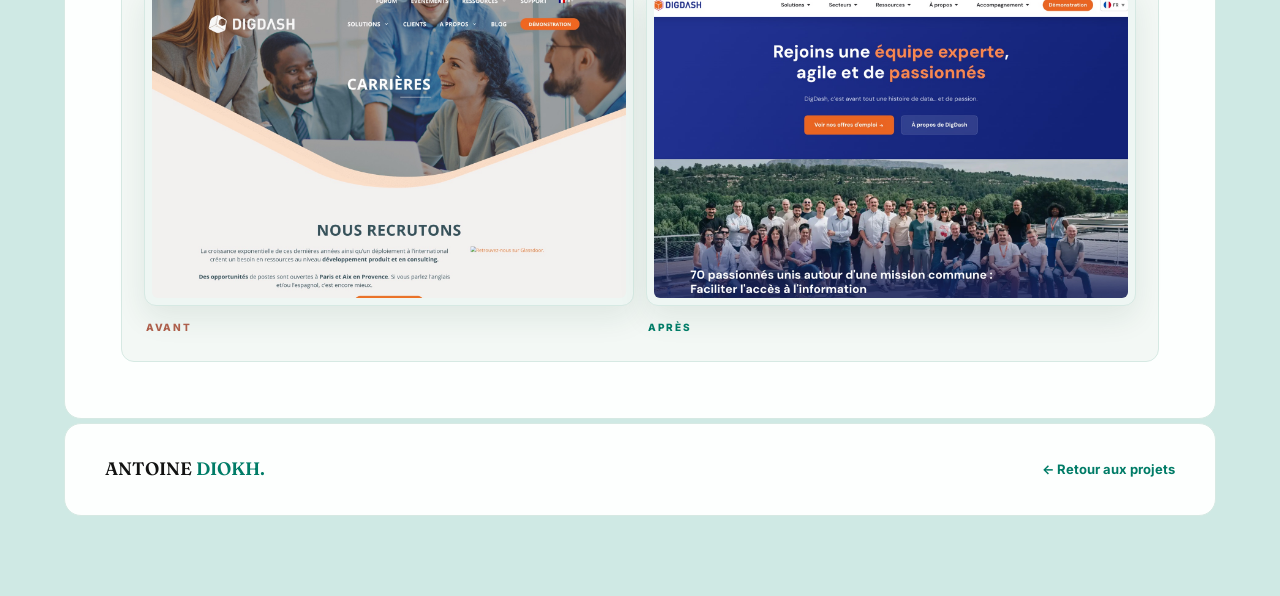
==== commit 550b65a6: "Documenter le workflow IA et les principes UX DigDash" ====
--- a/digdash.html
+++ b/digdash.html
@@ -19,6 +19,24 @@
     .family{display:grid;grid-template-columns:37% 1fr;gap:30px;align-items:center}.family .frame img{aspect-ratio:1.5}.family ul{margin:10px 0 0;padding-left:19px;color:var(--muted)}.family li{margin:8px 0}.family b{color:var(--ink)}.mini-grid{display:grid;grid-template-columns:1fr 1fr;gap:18px}.mini-grid .chapter{height:100%}.mini-grid .compare{gap:7px}.mini-grid .frame{padding:5px}.mini-grid .frame img{aspect-ratio:1.18}.mini-grid .caption{font-size:12px}
     .tree-compare{display:grid;grid-template-columns:1fr 1fr;gap:14px}.tree-panel{min-width:0;padding:24px;background:#f3f7f5;border:1px solid var(--line);border-radius:14px}.tree-panel.new{background:#e4f5ee;border-color:#b9dfce}.tree-label{display:flex;justify-content:space-between;align-items:center;gap:12px;margin-bottom:19px}.tree-label strong{font:900 21px Doto,monospace;color:#ad5f4b}.tree-panel.new .tree-label strong{color:var(--green)}.tree-label span{font-size:12px;color:var(--muted)}.tree-top{padding:10px 13px;background:#fff;border:1px solid var(--line);border-radius:8px;font-size:12px;line-height:1.5;margin-bottom:12px}.tree-top b{color:var(--green);margin-right:8px}.tree{list-style:none;margin:0;padding:0 0 0 12px;border-left:2px solid #c0d6ce}.tree>li{position:relative;background:#fff;border:1px solid var(--line);border-radius:8px;margin:0 0 7px 15px;padding:10px 12px;font-size:13px;line-height:1.4}.tree>li:before{content:"";position:absolute;left:-16px;top:19px;width:15px;border-top:2px solid #c0d6ce}.tree>li:last-child{margin-bottom:0}.tree li b{display:block;font-weight:800}.tree li span{display:block;color:var(--muted);font-size:12px;margin-top:2px}.tree-branch{list-style:none;margin:7px 0 0;padding:0 0 0 11px;border-left:2px solid #d7e6df}.tree-branch li{margin:4px 0;padding-left:10px;border-left:2px solid #d7e6df;color:var(--muted);font-size:12px}.tree-gains{display:grid;grid-template-columns:repeat(3,1fr);gap:8px;margin-top:16px}.tree-gains div{border-left:3px solid var(--green);background:var(--rail);border-radius:0 8px 8px 0;padding:13px;font-size:12px;line-height:1.5}.tree-gains b{display:block;font-size:13px;color:var(--green);margin-bottom:4px}.more-grid{display:grid;grid-template-columns:1fr;gap:14px}.more-card{min-width:0;background:#f3f8f5;border:1px solid var(--line);border-radius:13px;padding:22px}.more-card h3{font:600 24px/1.15 Fraunces,Georgia,serif;margin:0 0 6px}.more-card p{margin:0 0 14px;color:var(--muted);font-size:13px}.more-card .compare{gap:12px}.more-card .frame{padding:7px}.more-card .frame img{aspect-ratio:1.55}.more-card figcaption{padding:7px 2px 0}
     .process{display:grid;grid-template-columns:repeat(4,1fr);gap:4px}.process article{background:var(--rail);border-radius:12px;padding:18px}.process span{font:900 24px Doto,monospace;color:var(--green)}.process h3{font-size:15px;line-height:1.3;margin:9px 0 6px}.process p{font-size:13px;line-height:1.6;color:var(--muted);margin:0}.ai-panel{margin-top:22px;padding:25px;background:#dff3e9;border:1px solid #bcdfcf;border-radius:14px}.ai-panel h3{font:600 27px/1.2 Fraunces,Georgia,serif;margin:8px 0 12px}.ai-panel p{margin:0;max-width:80ch;font-size:14px}.ai-steps{display:flex;flex-wrap:wrap;gap:8px;align-items:center;margin:20px 0 16px}.ai-steps span{background:var(--paper);padding:9px 12px;border-radius:7px;font-size:12px;font-weight:700}.ai-steps b{color:var(--green)}.ai-panel .ai-caveat{font-size:12px;color:var(--muted)}.foot{margin-top:4px;padding:30px 40px;display:flex;justify-content:space-between;align-items:center;gap:20px}.foot a{font-size:13px;font-weight:700;color:var(--green);text-decoration:none}.foot a:hover{text-decoration:underline}.fine{font-size:12px;color:var(--muted);margin-top:25px}
+    .system-board{margin:18px 0 16px;border:1px solid var(--line);border-radius:12px;overflow:hidden;background:var(--paper)}
+    .system-board-head{display:flex;align-items:center;justify-content:space-between;gap:16px;padding:14px 18px;border-bottom:1px solid var(--line)}
+    .system-board-head strong{font-size:12px;text-transform:uppercase;letter-spacing:.12em;color:var(--green)}
+    .system-board-head span{font-size:11px;color:var(--muted);text-align:right}
+    .system-board-grid{display:grid;grid-template-columns:repeat(3,minmax(0,1fr));gap:1px;background:var(--line)}
+    .system-item{min-width:0;padding:17px;background:var(--paper)}
+    .system-item small{display:block;margin-bottom:12px;color:var(--green);font-size:10px;font-weight:800;letter-spacing:.12em;text-transform:uppercase}
+    .system-item p{font-size:12px;line-height:1.55;color:var(--muted)}
+    .system-item em{display:block;margin-top:7px;font-size:11px;font-style:normal;color:var(--green)}
+    .system-swatches,.system-chips{display:flex;flex-wrap:wrap;gap:5px;min-height:30px;margin-bottom:10px}
+    .system-swatches i{display:block;width:25px;height:25px;border-radius:6px;border:1px solid #0002}
+    .swatch-navy{background:#1d286e}.swatch-orange{background:#f36b21}.swatch-teal{background:#20b5c2}.swatch-purple{background:#9a3db9}
+    .system-chips span{font-size:10px;font-weight:700;line-height:1.3;padding:5px 7px;border-radius:5px;background:var(--rail)}
+    .ai-prompt{margin-top:18px;padding:14px 17px;border-left:3px solid var(--green);background:var(--paper);border-radius:0 8px 8px 0}
+    .ai-prompt strong{display:block;margin-bottom:5px;color:var(--green);font-size:10px;letter-spacing:.12em;text-transform:uppercase}
+    .ai-prompt p{font-size:12px;line-height:1.6}
+    .ux-sources{max-width:75ch}.ux-sources a{text-decoration:underline;text-underline-offset:3px}
+    @media(max-width:760px){.system-board-grid{grid-template-columns:1fr}.system-board-head{align-items:flex-start;flex-direction:column;gap:3px}.system-board-head span{text-align:left}}
     html.dark body{--bg:#0a0f0d;--rail:#101614;--paper:#151b18;--ink:#eef5f1;--muted:#afc0b6;--green:#4edf88;--line:#314139;color-scheme:dark}
     html.dark .top{background:rgba(21,27,24,.96)}
     html.dark .theme-toggle:hover,html.dark .theme-toggle[aria-pressed="true"]{background:#173727}
@@ -43,7 +61,7 @@
     <section class="card intro" aria-labelledby="titre"><div><span class="eyebrow">Étude de cas · Site web · 2026</span><h1 class="title" id="titre">DigDash.<br><em>Rendre l’offre<br>lisible.</em></h1><p class="lead">Un site riche en contenus, mais une offre difficile à saisir. J’ai repensé son arborescence et son interface pour que l’on comprenne plus vite les produits, les usages et la prochaine action.</p><p class="intro-note">J’ai conçu l’architecture, les maquettes Figma, les composants destinés à l’intégration et l’identité des trois nouveaux produits. Un développeur WordPress a réalisé la mise en ligne.</p></div><div class="intro-art"><div class="art-shot"><img src="assets/digdash-study/home-after.jpg" alt="Nouvel accueil DigDash présentant le produit" fetchpriority="high"></div><span class="art-label">AVANT → APRÈS</span></div></section>
     <section class="card facts" aria-label="Repères du projet"><div class="fact"><small>Rôle</small><strong>Architecture · UX/UI · identité produit</strong></div><div class="fact"><small>Livrables</small><strong>Maquettes Figma et composants d’intégration</strong></div><div class="fact"><small>Collaboration</small><strong>Développeur WordPress</strong></div><div class="fact"><small>Résultat visible</small><strong><a href="https://www.digdash.com/fr/" target="_blank" rel="noopener noreferrer">Site actuel ↗</a></strong></div></section>
 
-    <section class="card chapter" id="decisions" aria-labelledby="nav-title"><div class="chapter-header"><span class="number">01</span><div><h2 class="section-title" id="nav-title">Trouver son chemin <em>avant de chercher.</em></h2><p class="summary">L’ancien menu demandait au visiteur de deviner où se trouvait chaque sujet. « Solutions » mélangeait secteurs, produit, services, formation et cloud sur plusieurs niveaux.</p></div></div><div class="logic"><div><small>Constat</small><p>Deux barres et des rubriques concurrentes compliquaient le balayage.</p></div><div><small>Choix</small><p>Cinq familles visibles : Solutions, Secteurs, Ressources, À propos et Accompagnement.</p></div><div><small>Intention</small><p>Regrouper par question du visiteur et rendre les destinations reconnaissables.</p></div></div><div class="compare"><figure><div class="frame"><div class="browserbar"><i></i><i></i><i></i></div><a href="assets/digdash-study/menu-before.jpg" target="_blank" aria-label="Agrandir l'ancien menu DigDash"><img src="assets/digdash-study/menu-before.jpg" alt="Ancien menu : plusieurs niveaux et liens serrés" loading="lazy"></a></div><figcaption><span class="tag before">Avant</span><span class="caption">Secteurs et services sont imbriqués sous « Solutions ».</span></figcaption></figure><figure><div class="frame"><div class="browserbar"><i></i><i></i><i></i></div><a href="assets/digdash-study/menu-after.jpg" target="_blank" aria-label="Agrandir le nouveau menu DigDash"><img src="assets/digdash-study/menu-after.jpg" alt="Nouveau menu : familles visibles et trois produits identifiés" loading="lazy"></a></div><figcaption><span class="tag">Après</span><span class="caption">Le menu expose les produits et les décrit en quelques mots.</span></figcaption></figure></div><p class="proof"><b>Principe appliqué :</b> une hiérarchie cohérente et des libellés explicites réduisent l’effort nécessaire pour choisir un chemin.</p></section>
+    <section class="card chapter" id="decisions" aria-labelledby="nav-title"><div class="chapter-header"><span class="number">01</span><div><h2 class="section-title" id="nav-title">Trouver son chemin <em>avant de chercher.</em></h2><p class="summary">L’ancien menu demandait au visiteur de deviner où se trouvait chaque sujet. « Solutions » mélangeait secteurs, produit, services, formation et cloud sur plusieurs niveaux.</p></div></div><div class="logic"><div><small>Constat</small><p>Deux barres et des rubriques concurrentes compliquaient le balayage.</p></div><div><small>Choix</small><p>Cinq familles visibles : Solutions, Secteurs, Ressources, À propos et Accompagnement.</p></div><div><small>Intention</small><p>Regrouper par question du visiteur et rendre les destinations reconnaissables.</p></div></div><div class="compare"><figure><div class="frame"><div class="browserbar"><i></i><i></i><i></i></div><a href="assets/digdash-study/menu-before.jpg" target="_blank" aria-label="Agrandir l'ancien menu DigDash"><img src="assets/digdash-study/menu-before.jpg" alt="Ancien menu : plusieurs niveaux et liens serrés" loading="lazy"></a></div><figcaption><span class="tag before">Avant</span><span class="caption">Secteurs et services sont imbriqués sous « Solutions ».</span></figcaption></figure><figure><div class="frame"><div class="browserbar"><i></i><i></i><i></i></div><a href="assets/digdash-study/menu-after.jpg" target="_blank" aria-label="Agrandir le nouveau menu DigDash"><img src="assets/digdash-study/menu-after.jpg" alt="Nouveau menu : familles visibles et trois produits identifiés" loading="lazy"></a></div><figcaption><span class="tag">Après</span><span class="caption">Le menu expose les produits et les décrit en quelques mots.</span></figcaption></figure></div><p class="proof"><b>Architecture de l’information · loi de Jakob :</b> des rubriques familières et des descriptions de produits donnent un meilleur indice de destination que la liste hétérogène « Solutions ».</p></section>
 
     <section class="card chapter" aria-labelledby="map-title">
       <div class="chapter-header"><span class="number" aria-hidden="true">↳</span><div><h2 class="section-title" id="map-title">L’arborescence, <em>mise à plat.</em></h2><p class="summary">Vue simplifiée des grandes entrées de navigation. Elle montre ce qui change de place et ce qui devient directement visible, sans représenter chaque page du site.</p></div></div>
@@ -54,19 +72,34 @@
       <div class="tree-gains"><div><b>01 · Produit identifiable</b>« Produit » devient trois offres nommées, chacune avec sa fonction.</div><div><b>02 · Secteurs remontés</b>Le secteur n’est plus enfoui sous « Solutions ».</div><div><b>03 · Aide rassemblée</b>Services, formation, documentation et support se retrouvent sous « Accompagnement ».</div></div>
     </section>
 
-    <section class="card chapter" aria-labelledby="home-title"><div class="chapter-header"><span class="number">02</span><div><h2 class="section-title" id="home-title">Montrer le produit <em>dès l’accueil.</em></h2><p class="summary">La première impression reposait sur une photographie d’ambiance. Elle ne disait rien de l’interface que DigDash vend.</p></div></div><div class="compare"><figure><div class="frame"><div class="browserbar"><i></i><i></i><i></i></div><a href="assets/digdash-study/home-before.jpg" target="_blank" aria-label="Agrandir l'ancien accueil"><img src="assets/digdash-study/home-before.jpg" alt="Ancien accueil : titre superposé à une photo de montagne" loading="lazy"></a></div><figcaption><span class="tag before">Avant</span><span class="caption">Photographie générique, proposition de valeur et interface du produit séparées.</span></figcaption></figure><figure><div class="frame"><div class="browserbar"><i></i><i></i><i></i></div><a href="assets/digdash-study/home-after.jpg" target="_blank" aria-label="Agrandir le nouvel accueil"><img src="assets/digdash-study/home-after.jpg" alt="Nouvel accueil : titre, action principale et tableau de bord" loading="lazy"></a></div><figcaption><span class="tag">Après</span><span class="caption">Titre, démonstration et aperçu du tableau de bord partagent le premier écran.</span></figcaption></figure></div><p class="proof"><b>Principe appliqué :</b> la hiérarchie guide la lecture ; un aperçu réel du produit rend la promesse plus concrète.</p></section>
+    <section class="card chapter" aria-labelledby="home-title"><div class="chapter-header"><span class="number">02</span><div><h2 class="section-title" id="home-title">Montrer le produit <em>dès l’accueil.</em></h2><p class="summary">La première impression reposait sur une photographie d’ambiance. Elle ne disait rien de l’interface que DigDash vend.</p></div></div><div class="compare"><figure><div class="frame"><div class="browserbar"><i></i><i></i><i></i></div><a href="assets/digdash-study/home-before.jpg" target="_blank" aria-label="Agrandir l'ancien accueil"><img src="assets/digdash-study/home-before.jpg" alt="Ancien accueil : titre superposé à une photo de montagne" loading="lazy"></a></div><figcaption><span class="tag before">Avant</span><span class="caption">Photographie générique, proposition de valeur et interface du produit séparées.</span></figcaption></figure><figure><div class="frame"><div class="browserbar"><i></i><i></i><i></i></div><a href="assets/digdash-study/home-after.jpg" target="_blank" aria-label="Agrandir le nouvel accueil"><img src="assets/digdash-study/home-after.jpg" alt="Nouvel accueil : titre, action principale et tableau de bord" loading="lazy"></a></div><figcaption><span class="tag">Après</span><span class="caption">Titre, démonstration et aperçu du tableau de bord partagent le premier écran.</span></figcaption></figure></div><p class="proof"><b>Hiérarchie visuelle :</b> promesse, interface réelle et action de démonstration sont réunies dans le premier écran ; le visiteur peut relier le discours au produit montré.</p></section>
 
-    <section class="card chapter" aria-labelledby="family-title"><div class="chapter-header"><span class="number">03</span><div><h2 class="section-title" id="family-title">Trois produits. <em>Une famille.</em></h2><p class="summary">Avec DataStack, BI et AI, DigDash ne présente plus une seule offre. J’ai créé une identité pour chacun des trois produits et conçu leur présentation commune.</p></div></div><div class="family"><div class="frame"><div class="browserbar"><i></i><i></i><i></i></div><a href="assets/digdash-study/menu-after.jpg" target="_blank" aria-label="Agrandir la présentation des trois produits"><img src="assets/digdash-study/menu-after.jpg" alt="Le méga-menu montre les identités de DigDash DS, BI et AI" loading="lazy"></a></div><div><span class="eyebrow">Décision d’identité</span><ul><li><b>Un socle commun</b> : les trois entrées appartiennent visiblement au même ensemble.</li><li><b>Des repères distincts</b> : icônes et couleurs permettent de différencier DS, BI et AI.</li><li><b>Un rôle compréhensible</b> : « unifier », « piloter » et « travailler avec l’assistant » expliquent chaque produit.</li></ul><p class="fine">La capture montre les identités dans le menu du site livré ; les planches de conception Figma pourront compléter cette étape.</p></div></div></section>
+    <section class="card chapter" aria-labelledby="family-title"><div class="chapter-header"><span class="number">03</span><div><h2 class="section-title" id="family-title">Trois produits. <em>Une famille.</em></h2><p class="summary">Avec DataStack, BI et AI, DigDash ne présente plus une seule offre. J’ai créé une identité pour chacun des trois produits et conçu leur présentation commune.</p></div></div><div class="family"><div class="frame"><div class="browserbar"><i></i><i></i><i></i></div><a href="assets/digdash-study/menu-after.jpg" target="_blank" aria-label="Agrandir la présentation des trois produits"><img src="assets/digdash-study/menu-after.jpg" alt="Le méga-menu montre les identités de DigDash DS, BI et AI" loading="lazy"></a></div><div><span class="eyebrow">Décision d’identité</span><ul><li><b>Un socle commun</b> : les trois entrées appartiennent visiblement au même ensemble.</li><li><b>Des repères distincts</b> : icônes et couleurs permettent de différencier DS, BI et AI.</li><li><b>Un rôle compréhensible</b> : « unifier », « piloter » et « travailler avec l’assistant » expliquent chaque produit.</li></ul><p class="fine">La capture montre les identités dans le menu livré ; les planches Figma pourront compléter cette vue du système.</p></div></div><p class="proof"><b>Principes de similarité et de proximité :</b> même forme d’icône et même emplacement pour les trois produits ; couleur et nom les distinguent sans rompre la famille.</p></section>
 
-    <section class="card chapter" aria-labelledby="product-title"><div class="chapter-header"><span class="number">04</span><div><h2 class="section-title" id="product-title">Une page produit qui <em>répond tout de suite.</em></h2><p class="summary">Sur l’ancienne page, le nom du produit et son usage arrivaient après un grand bandeau photographique. La nouvelle page DigDash BI commence par la solution elle-même.</p></div></div><div class="compare"><figure><div class="frame"><div class="browserbar"><i></i><i></i><i></i></div><a href="assets/digdash-study/produit-before.jpg" target="_blank" aria-label="Agrandir l'ancienne page produit"><img src="assets/digdash-study/produit-before.jpg" alt="Ancienne page produit avec bandeau décoratif" loading="lazy"></a></div><figcaption><span class="tag before">Avant</span><span class="caption">Le bandeau occupe l’espace où le visiteur cherche à comprendre l’offre.</span></figcaption></figure><figure><div class="frame"><div class="browserbar"><i></i><i></i><i></i></div><a href="assets/digdash-study/produit-after.jpg" target="_blank" aria-label="Agrandir la nouvelle page produit"><img src="assets/digdash-study/produit-after.jpg" alt="Nouvelle page DigDash BI avec capture du produit et actions" loading="lazy"></a></div><figcaption><span class="tag">Après</span><span class="caption">Nom, fonction, aperçu de l’interface et deux niveaux d’action sont réunis.</span></figcaption></figure></div><p class="proof"><b>Principe appliqué :</b> donner la priorité à l’information utile et distinguer l’action principale de l’action secondaire.</p></section>
+    <section class="card chapter" aria-labelledby="product-title"><div class="chapter-header"><span class="number">04</span><div><h2 class="section-title" id="product-title">Une page produit qui <em>répond tout de suite.</em></h2><p class="summary">Sur l’ancienne page, le nom du produit et son usage arrivaient après un grand bandeau photographique. La nouvelle page DigDash BI commence par la solution elle-même.</p></div></div><div class="compare"><figure><div class="frame"><div class="browserbar"><i></i><i></i><i></i></div><a href="assets/digdash-study/produit-before.jpg" target="_blank" aria-label="Agrandir l'ancienne page produit"><img src="assets/digdash-study/produit-before.jpg" alt="Ancienne page produit avec bandeau décoratif" loading="lazy"></a></div><figcaption><span class="tag before">Avant</span><span class="caption">Le bandeau occupe l’espace où le visiteur cherche à comprendre l’offre.</span></figcaption></figure><figure><div class="frame"><div class="browserbar"><i></i><i></i><i></i></div><a href="assets/digdash-study/produit-after.jpg" target="_blank" aria-label="Agrandir la nouvelle page produit"><img src="assets/digdash-study/produit-after.jpg" alt="Nouvelle page DigDash BI avec capture du produit et actions" loading="lazy"></a></div><figcaption><span class="tag">Après</span><span class="caption">Nom, fonction, aperçu de l’interface et deux niveaux d’action sont réunis.</span></figcaption></figure></div><p class="proof"><b>Loi de proximité :</b> nom, fonction, aperçu et actions forment un même groupe de lecture. Le bouton de démo garde la priorité sur l’inscription au webinaire.</p></section>
 
-    <div class="mini-grid"><section class="card chapter" aria-labelledby="client-title"><div class="chapter-header"><span class="number">05</span><div><h2 class="section-title" id="client-title">Les références <em>à portée de vue.</em></h2><p class="summary">Les filtres clients passent de listes déroulantes à des catégories directement visibles.</p></div></div><div class="compare"><figure><div class="frame"><a href="assets/digdash-study/clients-before.jpg" target="_blank" aria-label="Agrandir l'ancienne page clients"><img src="assets/digdash-study/clients-before.jpg" alt="Ancienne page clients avec filtres sur la photo" loading="lazy"></a></div><figcaption><span class="tag before">Avant</span></figcaption></figure><figure><div class="frame"><a href="assets/digdash-study/clients-after.jpg" target="_blank" aria-label="Agrandir la nouvelle page clients"><img src="assets/digdash-study/clients-after.jpg" alt="Nouvelle page clients et catégories visibles" loading="lazy"></a></div><figcaption><span class="tag">Après</span></figcaption></figure></div><p class="proof"><b>Pourquoi :</b> voir les choix disponibles évite d’ouvrir chaque menu pour découvrir les options.</p></section><section class="card chapter" aria-labelledby="resource-title"><div class="chapter-header"><span class="number">06</span><div><h2 class="section-title" id="resource-title">Le contenu <em>avant le décor.</em></h2><p class="summary">Sur les ressources, la navigation et les documents sont rapprochés du haut de page.</p></div></div><div class="compare"><figure><div class="frame"><a href="assets/digdash-study/livres-before.jpg" target="_blank" aria-label="Agrandir les anciennes ressources"><img src="assets/digdash-study/livres-before.jpg" alt="Ancienne page de livres blancs" loading="lazy"></a></div><figcaption><span class="tag before">Avant</span></figcaption></figure><figure><div class="frame"><a href="assets/digdash-study/livres-after.jpg" target="_blank" aria-label="Agrandir les nouvelles ressources"><img src="assets/digdash-study/livres-after.jpg" alt="Nouvelle page de livres blancs" loading="lazy"></a></div><figcaption><span class="tag">Après</span></figcaption></figure></div><p class="proof"><b>Pourquoi :</b> afficher plus tôt ce que le visiteur est venu consulter.</p></section></div>
+    <div class="mini-grid"><section class="card chapter" aria-labelledby="client-title"><div class="chapter-header"><span class="number">05</span><div><h2 class="section-title" id="client-title">Les références <em>à portée de vue.</em></h2><p class="summary">Les filtres clients passent de listes déroulantes à des catégories directement visibles.</p></div></div><div class="compare"><figure><div class="frame"><a href="assets/digdash-study/clients-before.jpg" target="_blank" aria-label="Agrandir l'ancienne page clients"><img src="assets/digdash-study/clients-before.jpg" alt="Ancienne page clients avec filtres sur la photo" loading="lazy"></a></div><figcaption><span class="tag before">Avant</span></figcaption></figure><figure><div class="frame"><a href="assets/digdash-study/clients-after.jpg" target="_blank" aria-label="Agrandir la nouvelle page clients"><img src="assets/digdash-study/clients-after.jpg" alt="Nouvelle page clients et catégories visibles" loading="lazy"></a></div><figcaption><span class="tag">Après</span></figcaption></figure></div><p class="proof"><b>Reconnaissance plutôt que rappel :</b> les secteurs et fonctions visibles permettent de repérer une catégorie sans ouvrir les deux listes déroulantes.</p></section><section class="card chapter" aria-labelledby="resource-title"><div class="chapter-header"><span class="number">06</span><div><h2 class="section-title" id="resource-title">Le contenu <em>avant le décor.</em></h2><p class="summary">Sur les ressources, la navigation et les documents sont rapprochés du haut de page.</p></div></div><div class="compare"><figure><div class="frame"><a href="assets/digdash-study/livres-before.jpg" target="_blank" aria-label="Agrandir les anciennes ressources"><img src="assets/digdash-study/livres-before.jpg" alt="Ancienne page de livres blancs" loading="lazy"></a></div><figcaption><span class="tag before">Avant</span></figcaption></figure><figure><div class="frame"><a href="assets/digdash-study/livres-after.jpg" target="_blank" aria-label="Agrandir les nouvelles ressources"><img src="assets/digdash-study/livres-after.jpg" alt="Nouvelle page de livres blancs" loading="lazy"></a></div><figcaption><span class="tag">Après</span></figcaption></figure></div><p class="proof"><b>Priorisation du contenu :</b> catégories et livres blancs remontent dans la zone visible ; le visuel d’ambiance occupe moins de place.</p></section></div>
 
-    <section class="card chapter" aria-labelledby="mobile-title"><div class="chapter-header"><span class="number">07</span><div><h2 class="section-title" id="mobile-title">Prioriser <em>sur mobile.</em></h2><p class="summary">L’en-tête mobile passe de plusieurs icônes sans texte à une hiérarchie plus nette : marque, démonstration, langue et menu.</p></div></div><div class="compare"><figure><div class="frame"><a href="assets/digdash-study/mobile-before.jpg" target="_blank" aria-label="Agrandir l'ancien mobile"><img src="assets/digdash-study/mobile-before.jpg" alt="Ancienne version mobile avec icônes et photographie" loading="lazy" style="aspect-ratio:1.1;object-position:top"></a></div><figcaption><span class="tag before">Avant</span><span class="caption">Quatre icônes sans libellé précèdent le menu.</span></figcaption></figure><figure><div class="frame"><a href="assets/digdash-study/mobile-after.jpg" target="_blank" aria-label="Agrandir le nouveau mobile"><img src="assets/digdash-study/mobile-after.jpg" alt="Nouvelle version mobile avec bouton Démo visible" loading="lazy" style="aspect-ratio:1.1;object-position:top"></a></div><figcaption><span class="tag">Après</span><span class="caption">L’action « Démo » est nommée dans l’en-tête. La capture conserve aussi la fenêtre événementielle du site.</span></figcaption></figure></div><p class="proof"><b>Principe appliqué :</b> un libellé explicite aide à reconnaître l’action ; l’en-tête réserve la place aux priorités.</p></section>
+    <section class="card chapter" aria-labelledby="mobile-title"><div class="chapter-header"><span class="number">07</span><div><h2 class="section-title" id="mobile-title">Prioriser <em>sur mobile.</em></h2><p class="summary">L’en-tête mobile passe de plusieurs icônes sans texte à une hiérarchie plus nette : marque, démonstration, langue et menu.</p></div></div><div class="compare"><figure><div class="frame"><a href="assets/digdash-study/mobile-before.jpg" target="_blank" aria-label="Agrandir l'ancien mobile"><img src="assets/digdash-study/mobile-before.jpg" alt="Ancienne version mobile avec icônes et photographie" loading="lazy" style="aspect-ratio:1.1;object-position:top"></a></div><figcaption><span class="tag before">Avant</span><span class="caption">Quatre icônes sans libellé précèdent le menu.</span></figcaption></figure><figure><div class="frame"><a href="assets/digdash-study/mobile-after.jpg" target="_blank" aria-label="Agrandir le nouveau mobile"><img src="assets/digdash-study/mobile-after.jpg" alt="Nouvelle version mobile avec bouton Démo visible" loading="lazy" style="aspect-ratio:1.1;object-position:top"></a></div><figcaption><span class="tag">Après</span><span class="caption">L’action « Démo » est nommée dans l’en-tête. La capture conserve aussi la fenêtre événementielle du site.</span></figcaption></figure></div><p class="proof"><b>Loi de Fitts :</b> « Démo » devient une cible large dans l’en-tête mobile. Son libellé rend l’action identifiable, là où les anciennes icônes demandaient une interprétation.</p></section>
 
-    <section class="card chapter" id="processus" aria-labelledby="process-title"><div class="chapter-header"><span class="number">08</span><div><h2 class="section-title" id="process-title">Du diagnostic <em>à la livraison.</em></h2><p class="summary">Le processus relie l’analyse de l’existant à des choix d’interface et à des composants exploitables par le développeur.</p></div></div><div class="process"><article><span>01</span><h3>Observer</h3><p>Repérer les niveaux de navigation, la place du contenu et les points de friction visibles.</p></article><article><span>02</span><h3>Organiser</h3><p>Redéfinir l’arborescence autour des besoins du visiteur et de la nouvelle famille de produits.</p></article><article><span>03</span><h3>Concevoir</h3><p>Créer les identités DS, BI et AI, puis les maquettes et composants dans Figma.</p></article><article><span>04</span><h3>Transmettre</h3><p>Livrer les maquettes et les composants au développeur chargé de l’intégration WordPress.</p></article></div><aside class="ai-panel" aria-labelledby="ai-title"><span class="eyebrow">Documentation rétrospective · IA + design</span><h3 id="ai-title">L’IA comme partenaire d’analyse.</h3><p>Pour construire cette étude de cas, j’utilise un assistant IA afin de comparer les captures des deux sites, regrouper les problèmes d’interface et clarifier les raisons de chaque décision. Je vérifie ensuite ses propositions sur les écrans réels ; les maquettes Figma restent le livrable de la conception initiale.</p><div class="ai-steps" aria-label="Flux de documentation"><span>Captures avant / après</span><b>→</b><span>Analyse assistée par IA</span><b>→</b><span>Vérification visuelle</span><b>→</b><span>Récit du projet</span></div><p class="ai-caveat">Cette analyse documente le projet aujourd’hui ; elle ne décrit pas l’usage de l’IA pendant la refonte initiale.</p></aside></section>
+    <section class="card chapter" id="processus" aria-labelledby="process-title"><div class="chapter-header"><span class="number">08</span><div><h2 class="section-title" id="process-title">Du diagnostic <em>à la livraison.</em></h2><p class="summary">Le processus relie l’analyse de l’existant à des choix d’interface et à des composants exploitables par le développeur.</p></div></div><div class="process"><article><span>01</span><h3>Observer</h3><p>Repérer les niveaux de navigation, la place du contenu et les points de friction visibles.</p></article><article><span>02</span><h3>Organiser</h3><p>Redéfinir l’arborescence autour des besoins du visiteur et de la nouvelle famille de produits.</p></article><article><span>03</span><h3>Concevoir</h3><p>Créer les identités DS, BI et AI, puis les maquettes et composants dans Figma.</p></article><article><span>04</span><h3>Transmettre</h3><p>Livrer les maquettes et les composants au développeur chargé de l’intégration WordPress.</p></article></div><aside class="ai-panel" aria-labelledby="ai-title">
+      <span class="eyebrow">Atelier rétrospectif · IA + design system</span>
+      <h3 id="ai-title">Des écrans au système.</h3>
+      <p>Pour documenter la refonte, j’ai demandé à un assistant IA d’inventorier les motifs récurrents des captures : rôles de couleur, boutons, cartes et entrées de navigation. Ses propositions ont été recoupées avec les écrans visibles, puis séparées des éléments qu’une capture ne peut pas prouver.</p>
+      <div class="ai-prompt"><strong>Consigne reproductible</strong><p>« À partir des captures du site livré, relève les motifs visuels répétés, propose des familles de composants et associe chaque observation à un écran. Signale les états et valeurs impossibles à vérifier sans le fichier Figma. »</p></div>
+      <div class="ai-steps" aria-label="Flux de formalisation du système visuel"><span>Captures du site livré</span><b aria-hidden="true">→</b><span>Inventaire proposé par l’IA</span><b aria-hidden="true">→</b><span>Tri sur les écrans</span><b aria-hidden="true">→</b><span>Composants à documenter</span></div>
+      <div class="system-board" aria-label="Extrait de l’inventaire assisté">
+        <div class="system-board-head"><strong>Extrait du tri</strong><span>Observation visuelle · pas de tokens Figma extraits</span></div>
+        <div class="system-board-grid">
+          <div class="system-item"><small>01 · Rôles de couleur</small><div class="system-swatches" aria-hidden="true"><i class="swatch-navy"></i><i class="swatch-orange"></i><i class="swatch-teal"></i><i class="swatch-purple"></i></div><p>Fond bleu pour les sections produit ; orange pour l’action principale ; accents distincts pour DS, BI et AI.<em>Captures : accueil, menu, page BI</em></p></div>
+          <div class="system-item"><small>02 · Familles de composants</small><div class="system-chips"><span>Navigation</span><span>CTA</span><span>Entrée produit</span><span>Carte ressource</span></div><p>Regrouper les occurrences avant de décider quelles variantes méritent un composant commun.<em>Captures : menu, page BI, livres blancs</em></p></div>
+          <div class="system-item"><small>03 · Points à contrôler</small><p>Les captures confirment les rôles et la répétition visuelle. Elles ne révèlent ni les valeurs exactes des styles Figma, ni les états survol, focus et désactivé : ces points restent à contrôler dans la source.</p></div>
+        </div>
+      </div>
+      <p class="ai-caveat">Cet inventaire assisté a été réalisé pour documenter le projet après la refonte. Les maquettes et composants remis au développeur avaient déjà été conçus dans Figma ; aucun gain de temps n’est chiffré ici.</p>
+    </aside></section>
 
-    <section class="card chapter" aria-labelledby="outcome-title"><div class="chapter-header"><span class="number">09</span><div><h2 class="section-title" id="outcome-title">Ce que montre <em>le résultat.</em></h2><p class="summary">Le site livré présente désormais trois offres identifiables, une navigation structurée et des pages où le produit apparaît plus tôt. Ces comparaisons illustrent les choix de conception ; elles ne prétendent pas mesurer un gain de conversion ou d’usage.</p></div></div><a href="https://www.digdash.com/fr/" target="_blank" rel="noopener noreferrer">Voir le site actuel ↗</a></section>
+    <section class="card chapter" aria-labelledby="outcome-title"><div class="chapter-header"><span class="number">09</span><div><h2 class="section-title" id="outcome-title">Ce que montre <em>le résultat.</em></h2><p class="summary">Le site livré présente désormais trois offres identifiables, une navigation structurée et des pages où le produit apparaît plus tôt. Ces comparaisons illustrent les choix de conception ; elles ne prétendent pas mesurer un gain de conversion ou d’usage.</p></div></div><a href="https://www.digdash.com/fr/" target="_blank" rel="noopener noreferrer">Voir le site actuel ↗</a><p class="fine ux-sources">Principes utilisés comme grille de lecture des captures : <a href="https://lawsofux.com/jakobs-law/" target="_blank" rel="noopener noreferrer">loi de Jakob</a>, <a href="https://www.nngroup.com/articles/gestalt-proximity/" target="_blank" rel="noopener noreferrer">proximité</a>, <a href="https://www.nngroup.com/articles/recognition-and-recall/" target="_blank" rel="noopener noreferrer">reconnaissance</a> et <a href="https://www.nngroup.com/articles/fitts-law/" target="_blank" rel="noopener noreferrer">loi de Fitts</a>. Ces rapprochements explicitent les choix visibles ; ils ne remplacent pas une mesure auprès des utilisateurs.</p></section>
     <section class="card chapter" aria-labelledby="more-title">
       <div class="chapter-header"><span class="number">+</span><div><h2 class="section-title" id="more-title">La cohérence, <em>page après page.</em></h2><p class="summary">Quatre autres vues montrent comment les mêmes choix se prolongent sur les pages de découverte, de contenu et de recrutement.</p></div></div>
       <div class="more-grid">
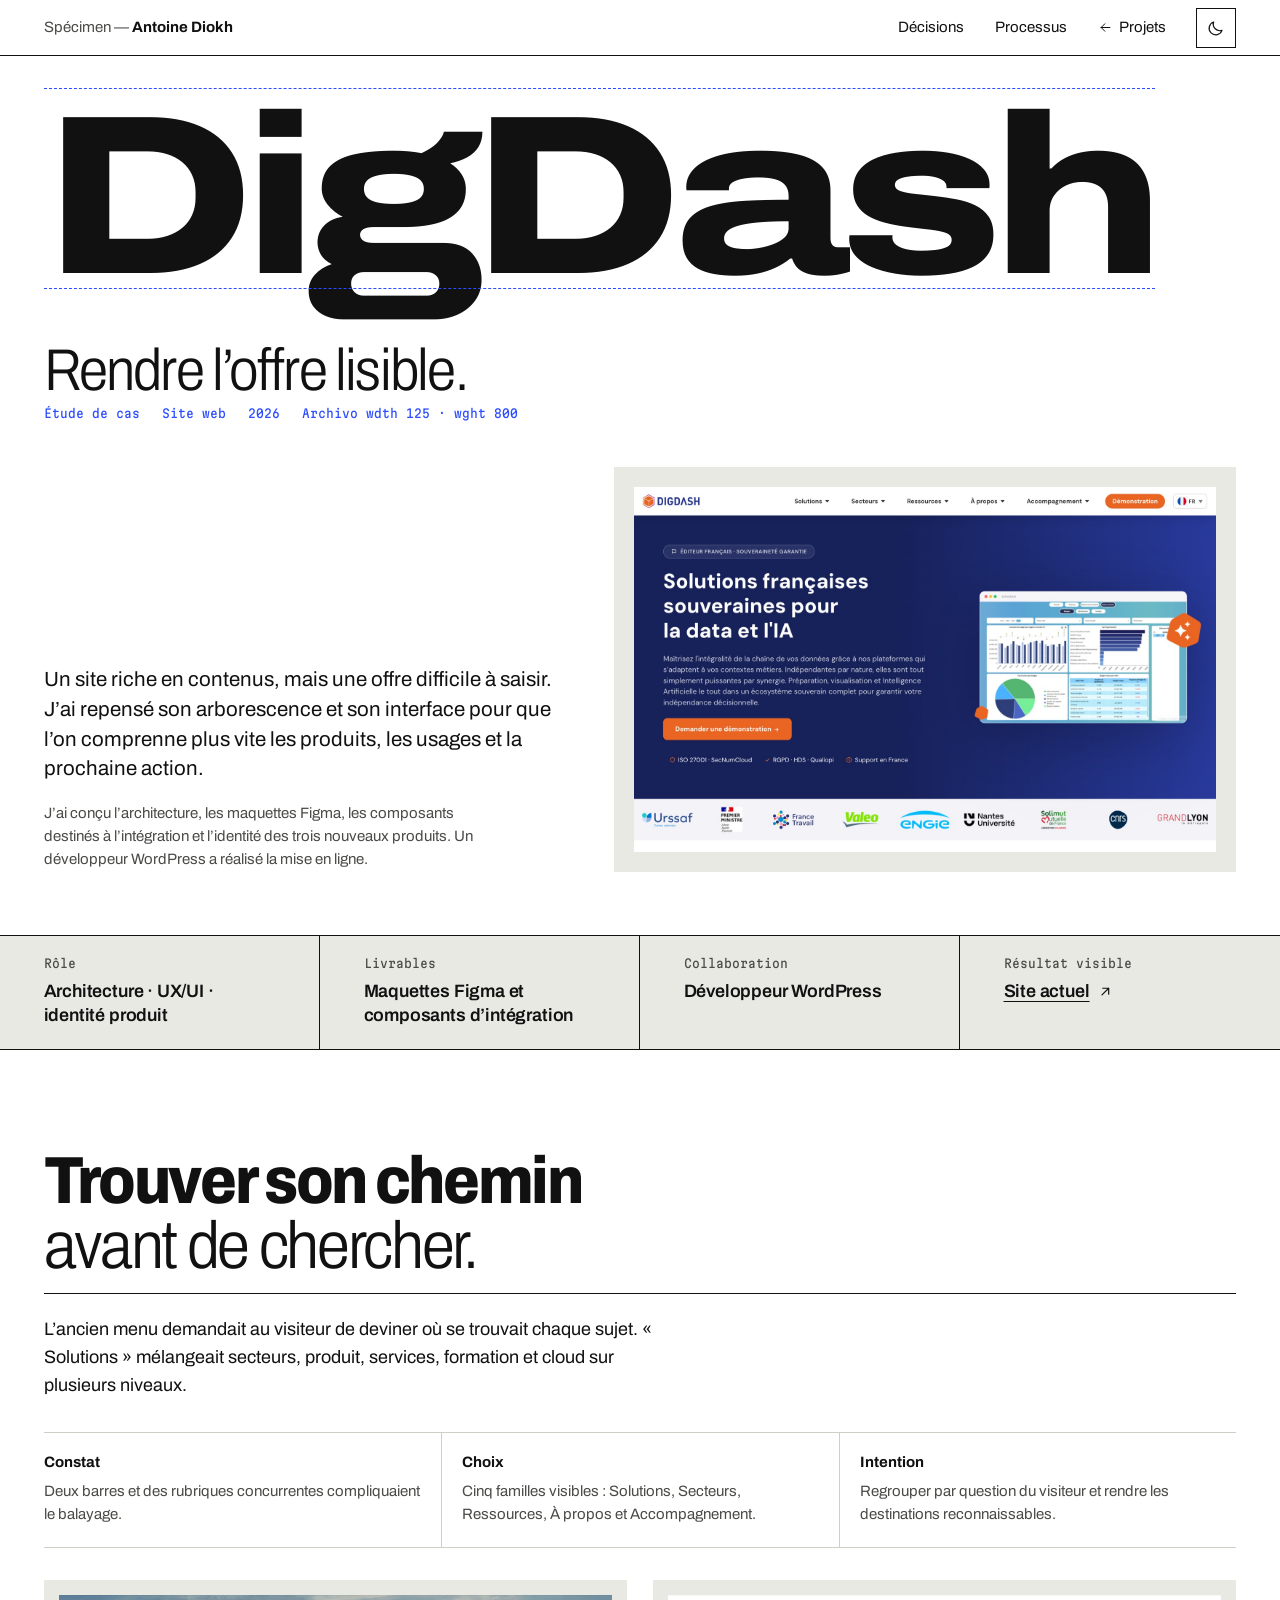
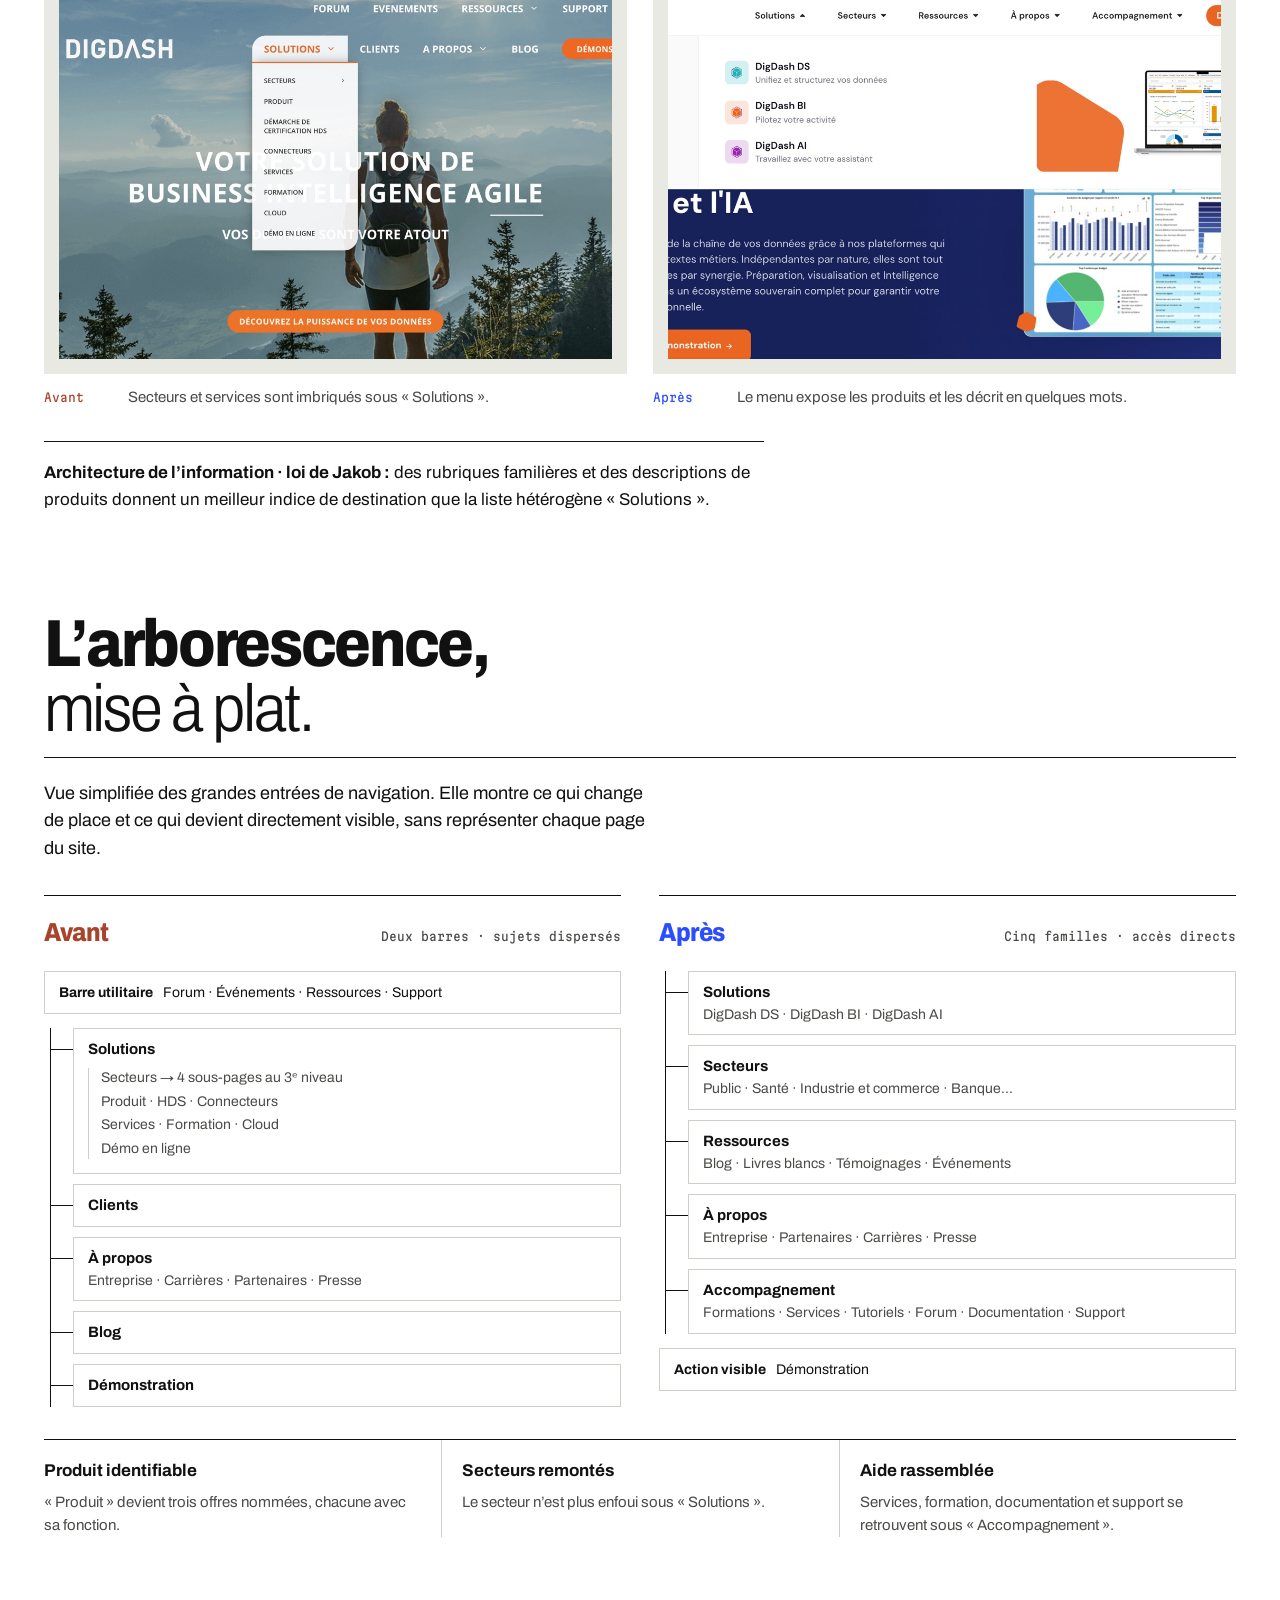
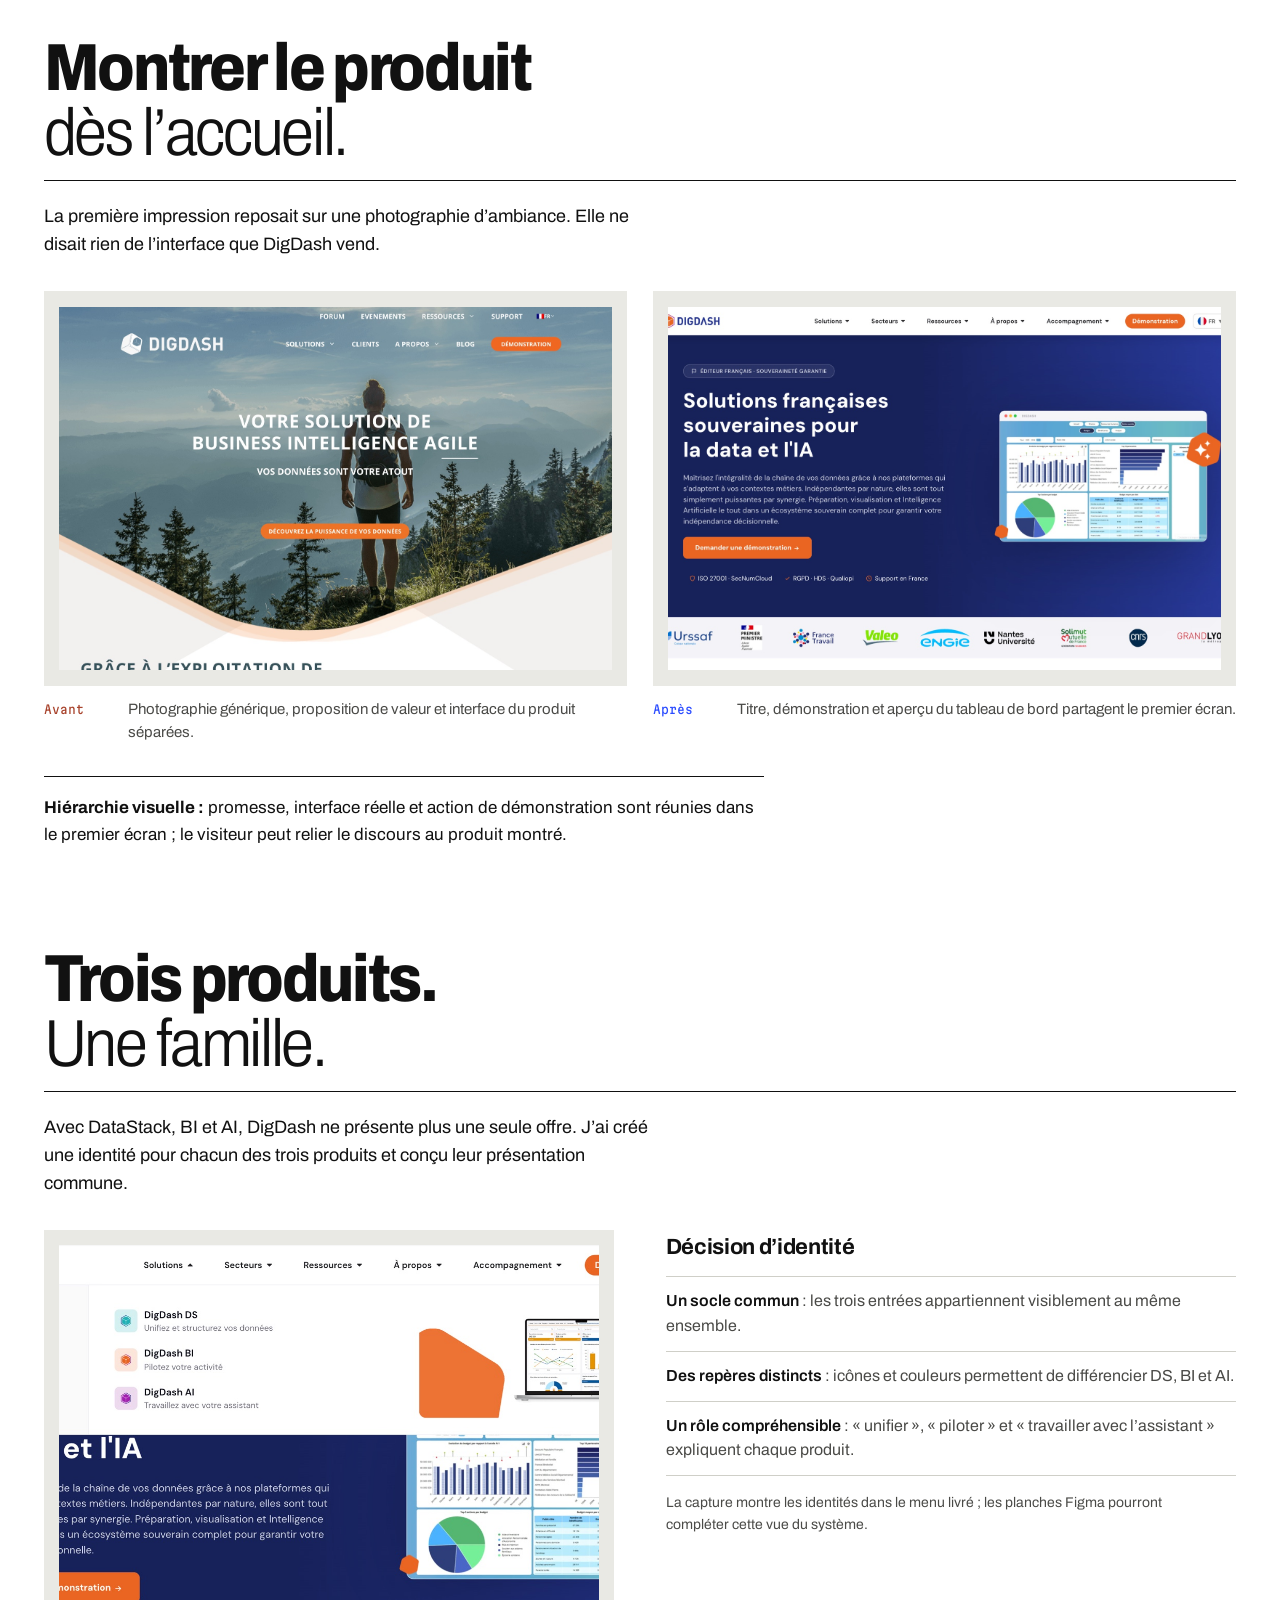
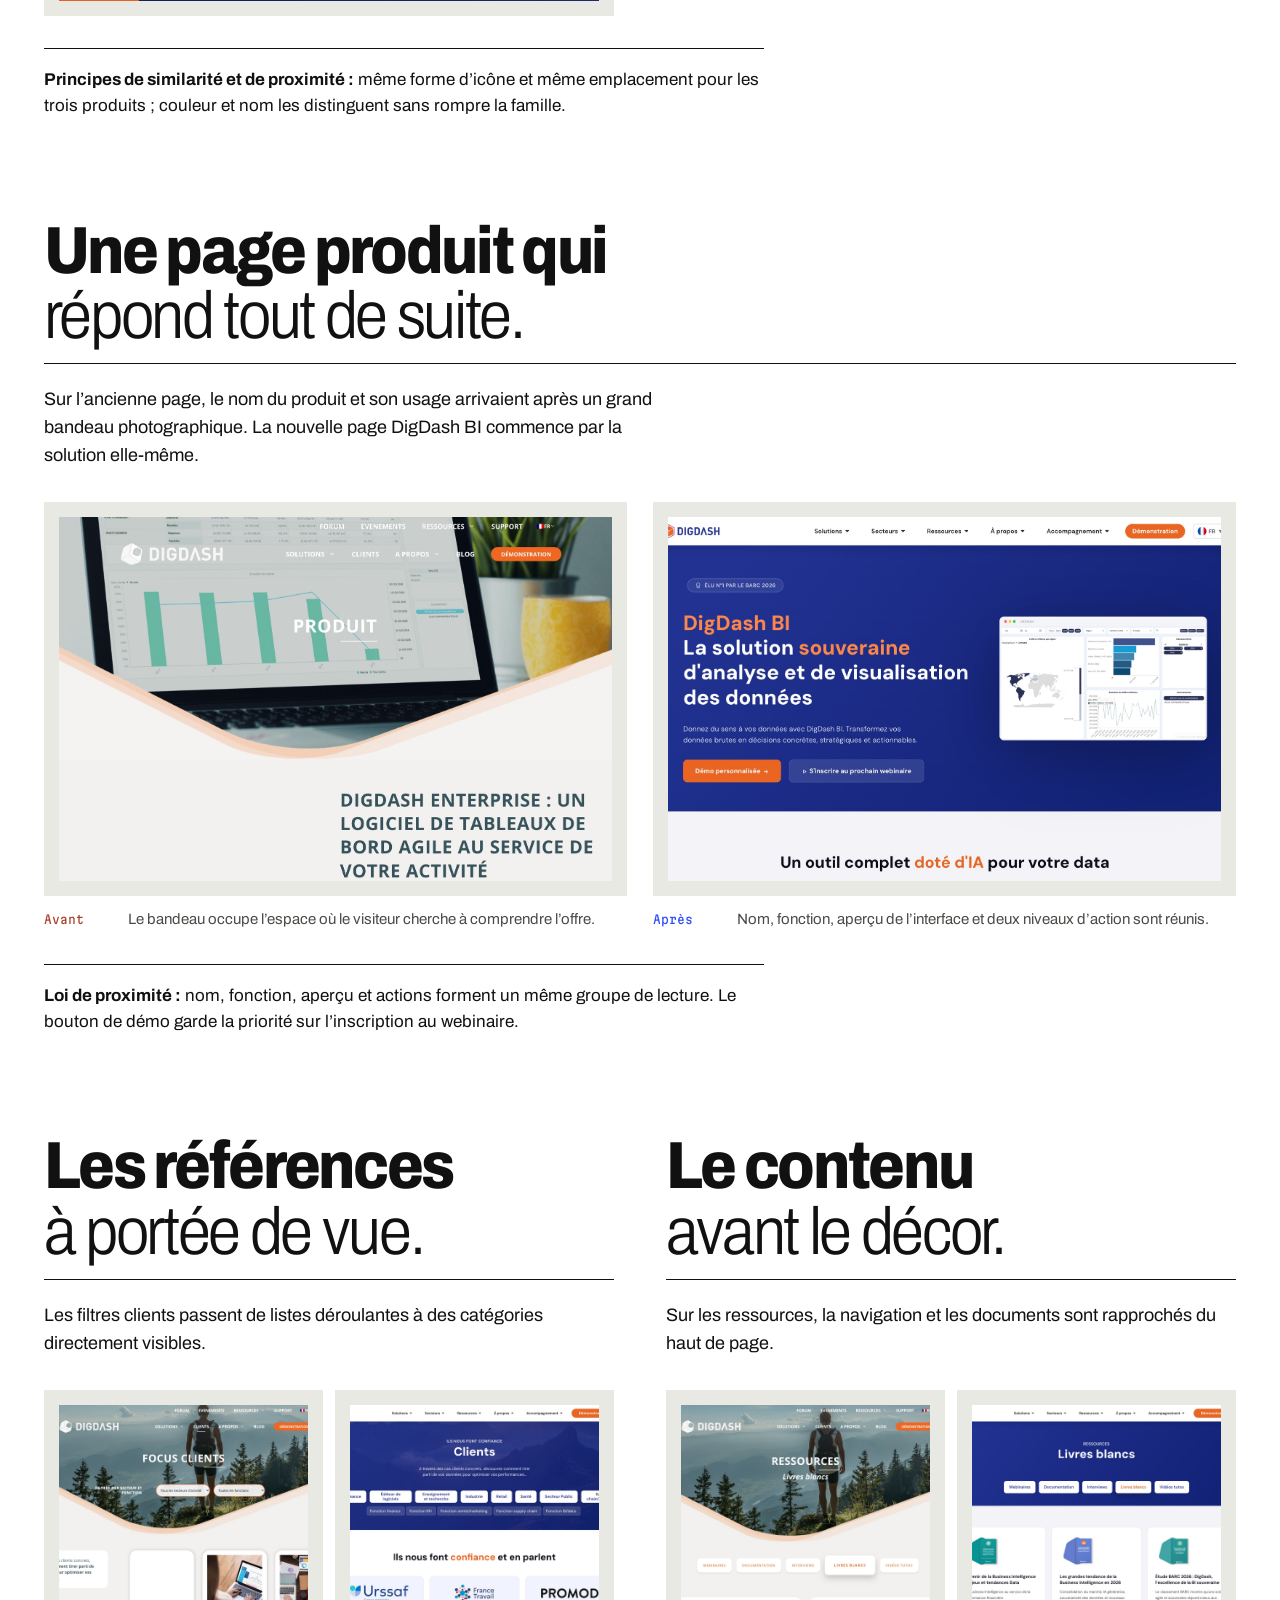
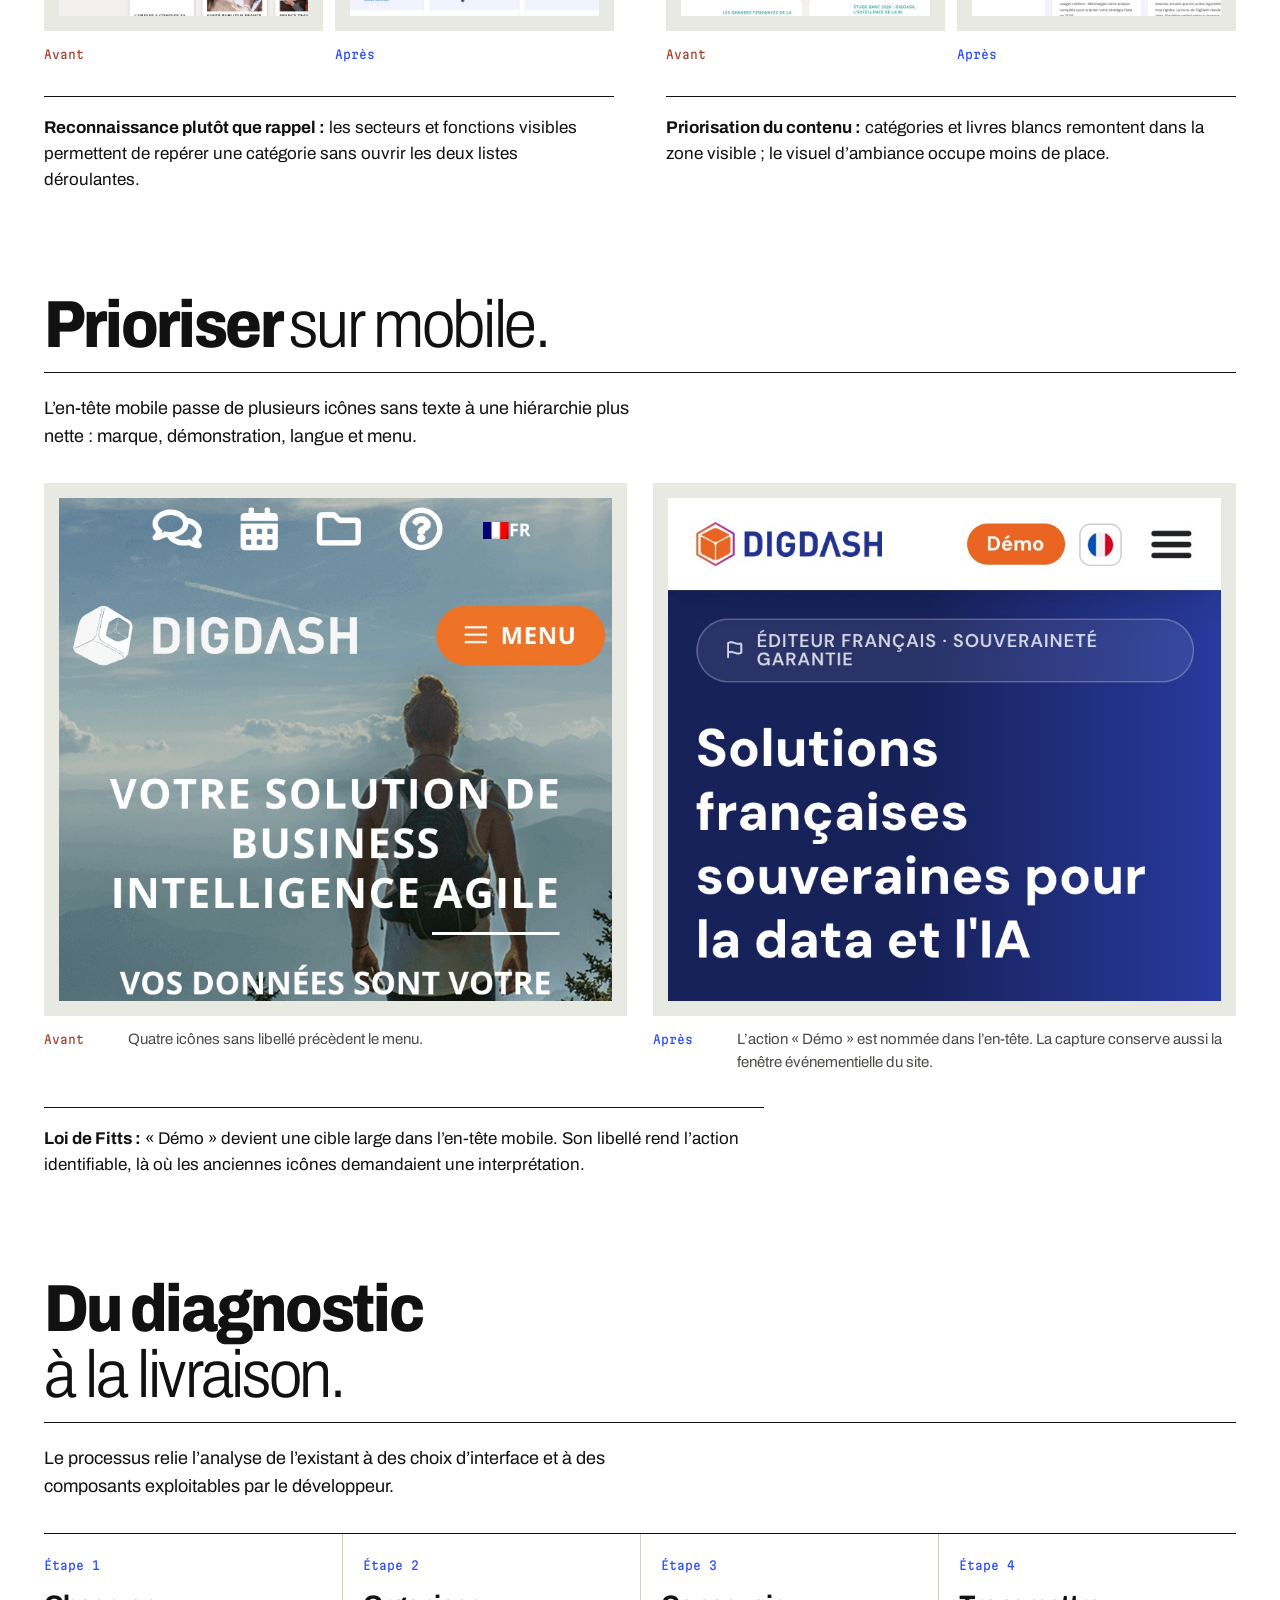
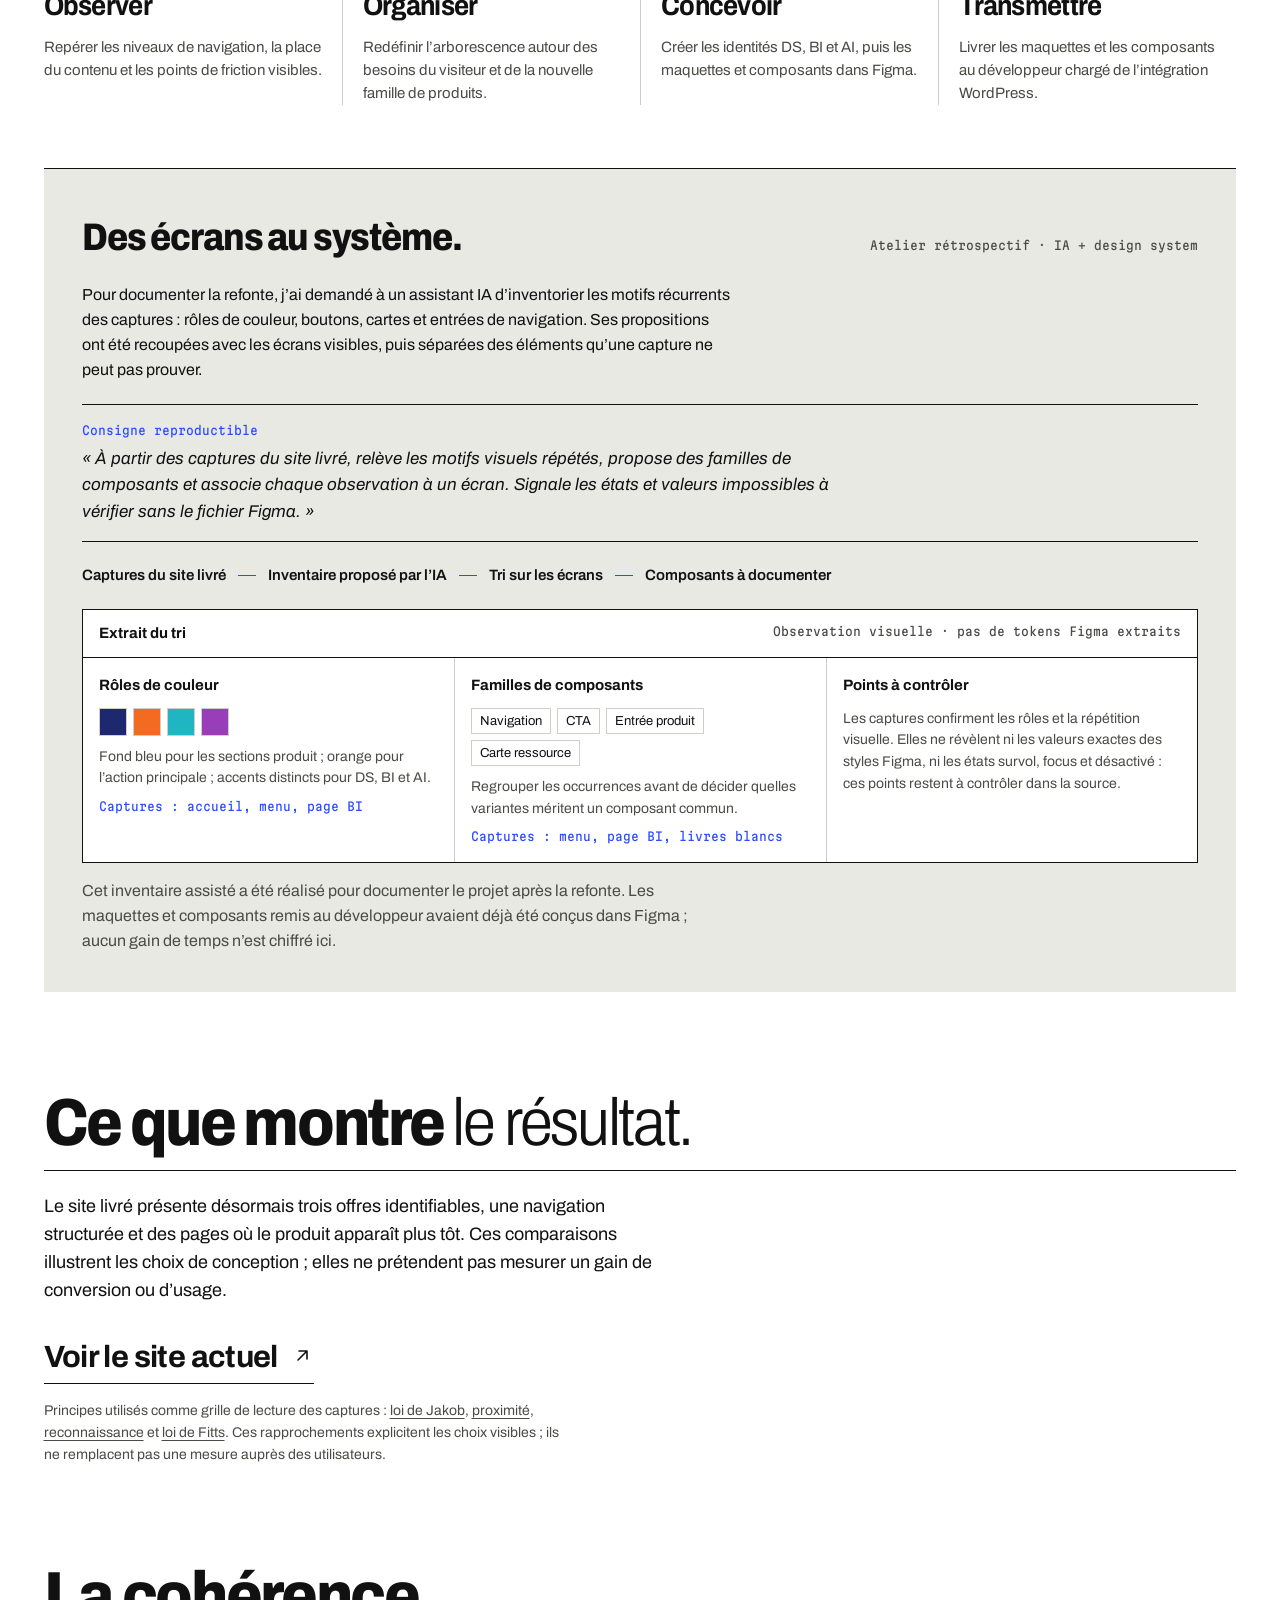
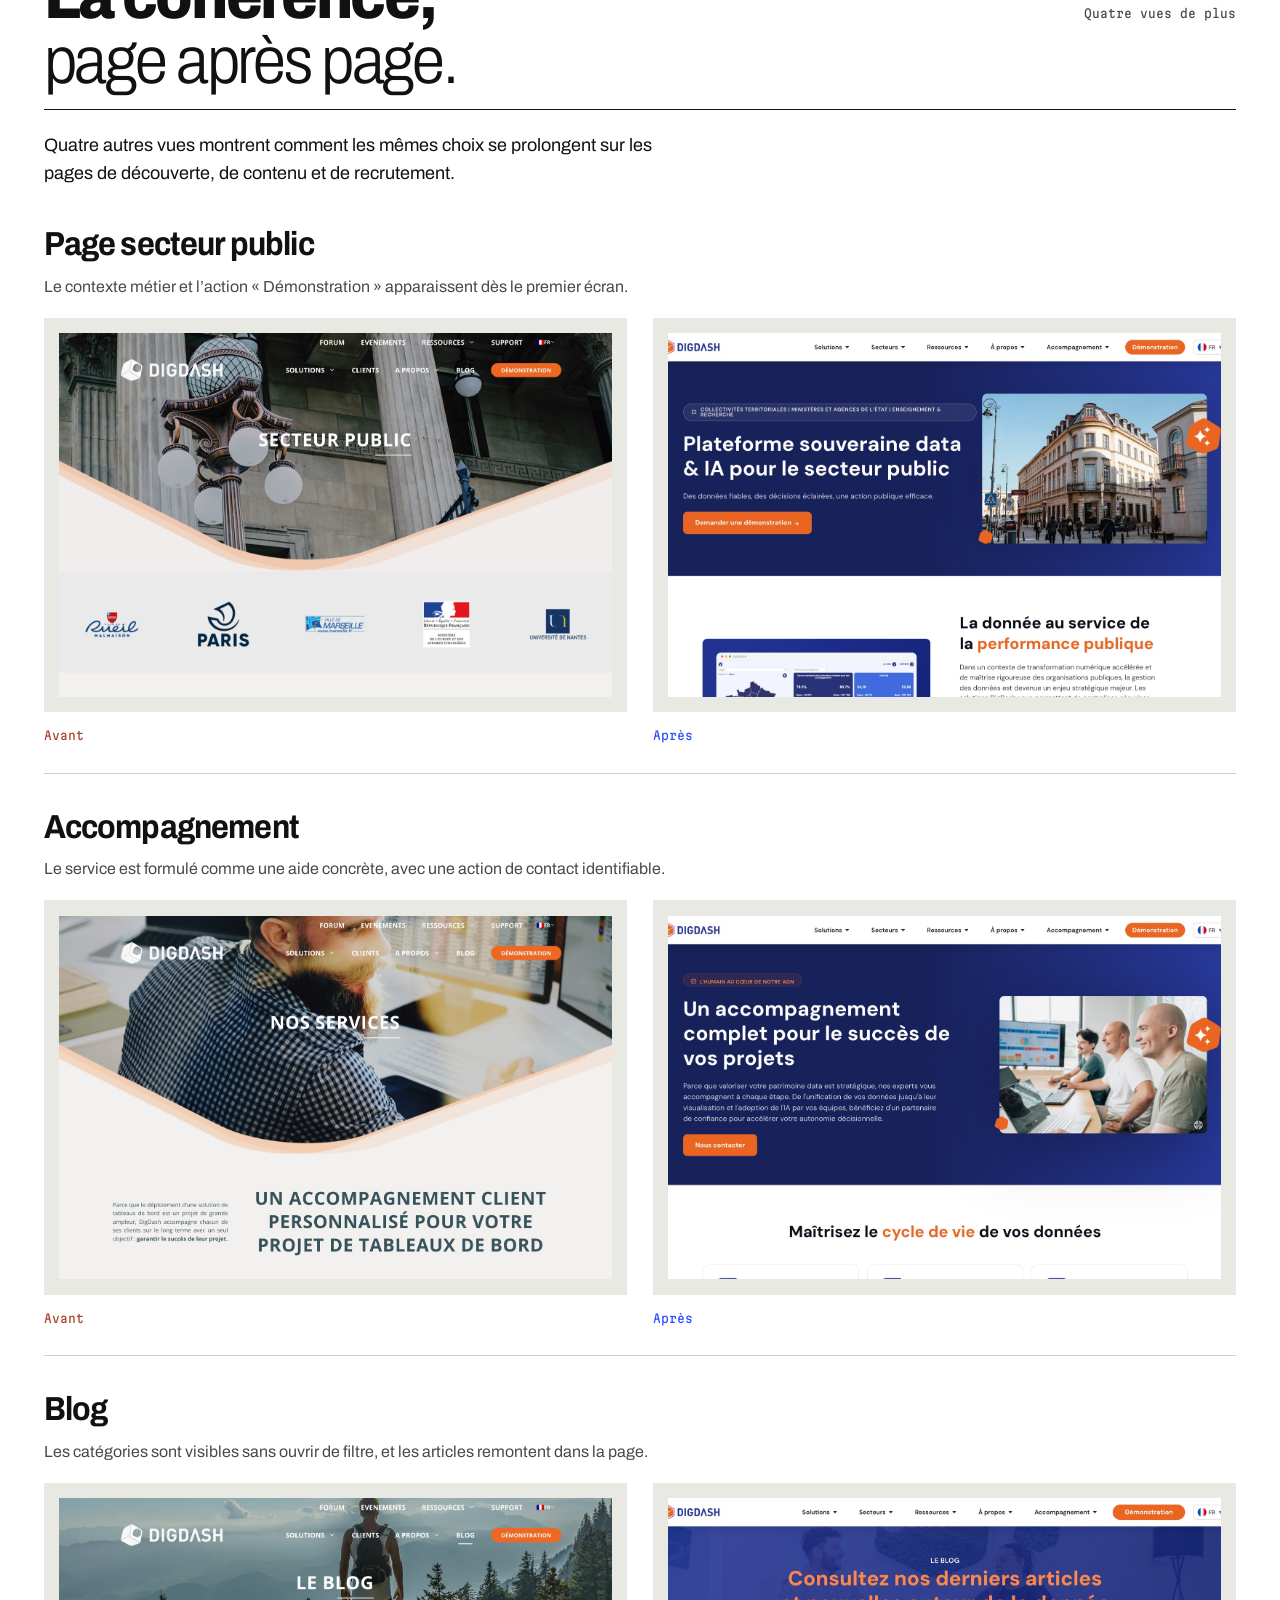
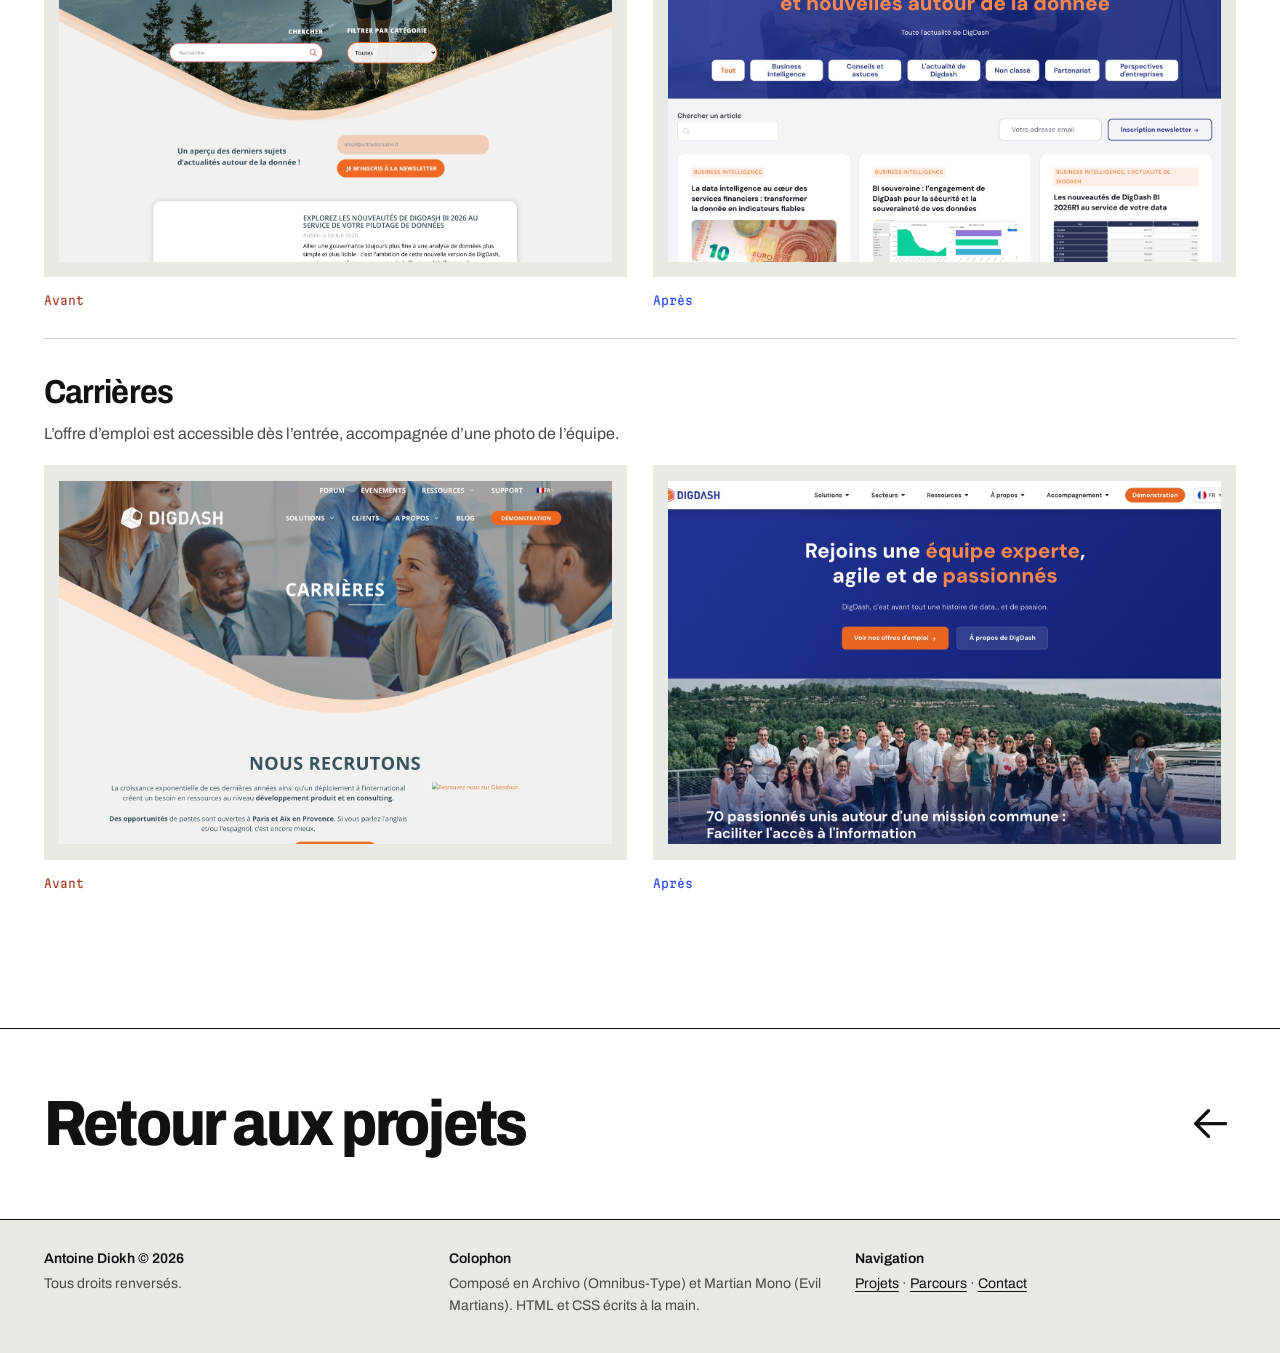
==== commit 8bf4c1e0: "Remplacer le site par le redesign en spécimen typographique L'accueil et l'étude de cas DigDash adop" ====
--- a/digdash.html
+++ b/digdash.html
@@ -1,134 +1,428 @@
-<!doctype html>
+<!DOCTYPE html>
 <html lang="fr">
 <head>
-  <meta charset="utf-8">
-  <meta name="viewport" content="width=device-width, initial-scale=1">
-  <meta name="description" content="DigDash, refonte de l'architecture et de l'interface du site. Étude de cas d'Antoine Diokh.">
-  <title>DigDash — Étude de cas · Antoine Diokh</title>
-  <script>try{if(localStorage.getItem('ad_theme')==='dark'||(!localStorage.getItem('ad_theme')&&matchMedia('(prefers-color-scheme: dark)').matches))document.documentElement.classList.add('dark')}catch(e){if(matchMedia('(prefers-color-scheme: dark)').matches)document.documentElement.classList.add('dark')}</script>
-  <link rel="preconnect" href="https://fonts.googleapis.com">
-  <link rel="preconnect" href="https://fonts.gstatic.com" crossorigin>
-  <link href="https://fonts.googleapis.com/css2?family=Doto:wght@700;900&family=Fraunces:opsz,wght@9..144,400;9..144,600&family=Inter:wght@400;500;600;700&display=swap" rel="stylesheet">
-  <style>
-    :root{--bg:#cfe9e4;--rail:#e6f5f1;--paper:#fdfffe;--ink:#121312;--muted:#51615b;--green:#007c67;--mint:#4edf88;--line:#d6e9e3;--orange:#ec742a;--r:17px}
-    *{box-sizing:border-box}html{scroll-behavior:smooth}body{margin:0;background:var(--bg);color:var(--ink);font:15px/1.7 Inter,system-ui,sans-serif;-webkit-font-smoothing:antialiased}a{color:inherit}button{font:inherit}img{display:block;max-width:100%}::selection{background:var(--mint);color:#121312}:focus-visible{outline:3px solid var(--green);outline-offset:3px}
-    .shell{max-width:1180px;margin:auto;padding:0 14px 80px}.top{position:sticky;top:0;z-index:10;display:flex;align-items:center;justify-content:space-between;gap:16px;background:rgba(253,255,254,.95);backdrop-filter:blur(16px);min-height:62px;padding:10px 28px;border-radius:0 0 var(--r) var(--r);border:1px solid var(--line)}.top a{text-decoration:none}.brand{font-family:Fraunces,Georgia,serif;font-size:18px;font-weight:600}.brand span{color:var(--green)}.topnav{display:flex;gap:18px;align-items:center;font-size:12px;font-weight:700;letter-spacing:.06em;text-transform:uppercase}.topnav a:hover,.topnav a:focus-visible{color:var(--green)}.theme-toggle{display:inline-flex;align-items:center;justify-content:center;width:44px;height:44px;border:1px solid var(--line);border-radius:50%;background:var(--rail);color:var(--green);cursor:pointer}.theme-toggle:hover,.theme-toggle[aria-pressed="true"]{background:#d7f1e5;border-color:var(--green)}.theme-toggle svg{width:20px;height:20px;stroke:currentColor;stroke-width:1.8;stroke-linecap:round;stroke-linejoin:round;fill:none}.theme-toggle .icon-sun,.theme-toggle[aria-pressed="true"] .icon-moon{display:none}.theme-toggle[aria-pressed="true"] .icon-sun{display:block}
-    .card{background:var(--paper);border:1px solid var(--line);border-radius:var(--r);margin-top:4px;overflow:hidden}.intro{padding:clamp(30px,6vw,78px);display:grid;grid-template-columns:minmax(0,1fr) 34%;gap:7%;align-items:center}.eyebrow{color:var(--green);font-size:11px;font-weight:700;letter-spacing:.16em;text-transform:uppercase}.title{font:600 clamp(46px,6vw,80px)/1.04 Fraunces,Georgia,serif;letter-spacing:-.04em;margin:20px 0 24px}.title em,.section-title em{font-style:normal;color:var(--green)}.lead{font-size:clamp(16px,1.5vw,19px);line-height:1.55;max-width:56ch;margin:0 0 28px}.intro-note{font-size:13px;color:var(--muted);max-width:56ch}.intro-art{display:grid;gap:12px;transform:rotate(2deg)}.art-shot{background:#101312;padding:8px;border-radius:13px;box-shadow:0 22px 45px #183c3030}.art-shot img{border-radius:7px;aspect-ratio:1.48;object-fit:cover;object-position:top}.art-label{font:900 32px/1 Doto,monospace;color:var(--green);letter-spacing:.05em}.intro-art .art-label{text-align:right}
-    .facts{display:grid;grid-template-columns:repeat(4,1fr);gap:4px;background:var(--bg);border:0}.fact{background:var(--paper);border-radius:var(--r);padding:23px}.fact small{display:block;color:var(--green);font-size:10px;font-weight:700;letter-spacing:.15em;text-transform:uppercase;margin-bottom:7px}.fact strong{font-size:14px;line-height:1.45;display:block}.facts a{text-underline-offset:3px}
-    .chapter{padding:clamp(28px,5vw,56px)}.chapter[id]{scroll-margin-top:74px}.chapter-header{display:grid;grid-template-columns:90px minmax(0,1fr);gap:20px;align-items:start;margin-bottom:30px}.number{font:900 33px/1 Doto,monospace;color:var(--green)}.section-title{font:600 clamp(30px,4vw,46px)/1.13 Fraunces,Georgia,serif;letter-spacing:-.025em;margin:0 0 11px}.summary{color:var(--muted);font-size:16px;max-width:66ch;margin:0}.logic{display:grid;grid-template-columns:repeat(3,1fr);gap:4px;margin:24px 0 28px}.logic div{padding:19px;background:var(--rail);border-radius:11px}.logic small{display:block;color:var(--green);font-size:10px;font-weight:800;letter-spacing:.15em;text-transform:uppercase;margin-bottom:7px}.logic p{margin:0;font-size:13px;line-height:1.6}.compare{display:grid;grid-template-columns:1fr 1fr;gap:12px}.compare figure{margin:0;min-width:0}.frame{background:#eef6f3;border:1px solid var(--line);border-radius:12px;padding:9px;box-shadow:0 12px 30px #123e3017}.browserbar{height:20px;display:flex;align-items:center;gap:4px;padding:0 5px 7px}.browserbar i{width:6px;height:6px;background:#accac0;border-radius:50%}.frame img{width:100%;aspect-ratio:1.52;object-fit:cover;object-position:top;border-radius:6px}.frame a{display:block;cursor:zoom-in}.compare figcaption{padding:12px 5px 0}.tag{display:inline-block;font-size:10px;font-weight:800;letter-spacing:.17em;text-transform:uppercase;color:var(--green)}.tag.before{color:#ad5f4b}.caption{display:block;font-size:13px;line-height:1.55;color:var(--muted);margin-top:3px}.proof{border-left:3px solid var(--green);margin:27px 0 0;padding:3px 0 3px 17px;font-size:14px}.proof b{color:var(--green)}
-    .family{display:grid;grid-template-columns:37% 1fr;gap:30px;align-items:center}.family .frame img{aspect-ratio:1.5}.family ul{margin:10px 0 0;padding-left:19px;color:var(--muted)}.family li{margin:8px 0}.family b{color:var(--ink)}.mini-grid{display:grid;grid-template-columns:1fr 1fr;gap:18px}.mini-grid .chapter{height:100%}.mini-grid .compare{gap:7px}.mini-grid .frame{padding:5px}.mini-grid .frame img{aspect-ratio:1.18}.mini-grid .caption{font-size:12px}
-    .tree-compare{display:grid;grid-template-columns:1fr 1fr;gap:14px}.tree-panel{min-width:0;padding:24px;background:#f3f7f5;border:1px solid var(--line);border-radius:14px}.tree-panel.new{background:#e4f5ee;border-color:#b9dfce}.tree-label{display:flex;justify-content:space-between;align-items:center;gap:12px;margin-bottom:19px}.tree-label strong{font:900 21px Doto,monospace;color:#ad5f4b}.tree-panel.new .tree-label strong{color:var(--green)}.tree-label span{font-size:12px;color:var(--muted)}.tree-top{padding:10px 13px;background:#fff;border:1px solid var(--line);border-radius:8px;font-size:12px;line-height:1.5;margin-bottom:12px}.tree-top b{color:var(--green);margin-right:8px}.tree{list-style:none;margin:0;padding:0 0 0 12px;border-left:2px solid #c0d6ce}.tree>li{position:relative;background:#fff;border:1px solid var(--line);border-radius:8px;margin:0 0 7px 15px;padding:10px 12px;font-size:13px;line-height:1.4}.tree>li:before{content:"";position:absolute;left:-16px;top:19px;width:15px;border-top:2px solid #c0d6ce}.tree>li:last-child{margin-bottom:0}.tree li b{display:block;font-weight:800}.tree li span{display:block;color:var(--muted);font-size:12px;margin-top:2px}.tree-branch{list-style:none;margin:7px 0 0;padding:0 0 0 11px;border-left:2px solid #d7e6df}.tree-branch li{margin:4px 0;padding-left:10px;border-left:2px solid #d7e6df;color:var(--muted);font-size:12px}.tree-gains{display:grid;grid-template-columns:repeat(3,1fr);gap:8px;margin-top:16px}.tree-gains div{border-left:3px solid var(--green);background:var(--rail);border-radius:0 8px 8px 0;padding:13px;font-size:12px;line-height:1.5}.tree-gains b{display:block;font-size:13px;color:var(--green);margin-bottom:4px}.more-grid{display:grid;grid-template-columns:1fr;gap:14px}.more-card{min-width:0;background:#f3f8f5;border:1px solid var(--line);border-radius:13px;padding:22px}.more-card h3{font:600 24px/1.15 Fraunces,Georgia,serif;margin:0 0 6px}.more-card p{margin:0 0 14px;color:var(--muted);font-size:13px}.more-card .compare{gap:12px}.more-card .frame{padding:7px}.more-card .frame img{aspect-ratio:1.55}.more-card figcaption{padding:7px 2px 0}
-    .process{display:grid;grid-template-columns:repeat(4,1fr);gap:4px}.process article{background:var(--rail);border-radius:12px;padding:18px}.process span{font:900 24px Doto,monospace;color:var(--green)}.process h3{font-size:15px;line-height:1.3;margin:9px 0 6px}.process p{font-size:13px;line-height:1.6;color:var(--muted);margin:0}.ai-panel{margin-top:22px;padding:25px;background:#dff3e9;border:1px solid #bcdfcf;border-radius:14px}.ai-panel h3{font:600 27px/1.2 Fraunces,Georgia,serif;margin:8px 0 12px}.ai-panel p{margin:0;max-width:80ch;font-size:14px}.ai-steps{display:flex;flex-wrap:wrap;gap:8px;align-items:center;margin:20px 0 16px}.ai-steps span{background:var(--paper);padding:9px 12px;border-radius:7px;font-size:12px;font-weight:700}.ai-steps b{color:var(--green)}.ai-panel .ai-caveat{font-size:12px;color:var(--muted)}.foot{margin-top:4px;padding:30px 40px;display:flex;justify-content:space-between;align-items:center;gap:20px}.foot a{font-size:13px;font-weight:700;color:var(--green);text-decoration:none}.foot a:hover{text-decoration:underline}.fine{font-size:12px;color:var(--muted);margin-top:25px}
-    .system-board{margin:18px 0 16px;border:1px solid var(--line);border-radius:12px;overflow:hidden;background:var(--paper)}
-    .system-board-head{display:flex;align-items:center;justify-content:space-between;gap:16px;padding:14px 18px;border-bottom:1px solid var(--line)}
-    .system-board-head strong{font-size:12px;text-transform:uppercase;letter-spacing:.12em;color:var(--green)}
-    .system-board-head span{font-size:11px;color:var(--muted);text-align:right}
-    .system-board-grid{display:grid;grid-template-columns:repeat(3,minmax(0,1fr));gap:1px;background:var(--line)}
-    .system-item{min-width:0;padding:17px;background:var(--paper)}
-    .system-item small{display:block;margin-bottom:12px;color:var(--green);font-size:10px;font-weight:800;letter-spacing:.12em;text-transform:uppercase}
-    .system-item p{font-size:12px;line-height:1.55;color:var(--muted)}
-    .system-item em{display:block;margin-top:7px;font-size:11px;font-style:normal;color:var(--green)}
-    .system-swatches,.system-chips{display:flex;flex-wrap:wrap;gap:5px;min-height:30px;margin-bottom:10px}
-    .system-swatches i{display:block;width:25px;height:25px;border-radius:6px;border:1px solid #0002}
-    .swatch-navy{background:#1d286e}.swatch-orange{background:#f36b21}.swatch-teal{background:#20b5c2}.swatch-purple{background:#9a3db9}
-    .system-chips span{font-size:10px;font-weight:700;line-height:1.3;padding:5px 7px;border-radius:5px;background:var(--rail)}
-    .ai-prompt{margin-top:18px;padding:14px 17px;border-left:3px solid var(--green);background:var(--paper);border-radius:0 8px 8px 0}
-    .ai-prompt strong{display:block;margin-bottom:5px;color:var(--green);font-size:10px;letter-spacing:.12em;text-transform:uppercase}
-    .ai-prompt p{font-size:12px;line-height:1.6}
-    .ux-sources{max-width:75ch}.ux-sources a{text-decoration:underline;text-underline-offset:3px}
-    @media(max-width:760px){.system-board-grid{grid-template-columns:1fr}.system-board-head{align-items:flex-start;flex-direction:column;gap:3px}.system-board-head span{text-align:left}}
-    html.dark body{--bg:#0a0f0d;--rail:#101614;--paper:#151b18;--ink:#eef5f1;--muted:#afc0b6;--green:#4edf88;--line:#314139;color-scheme:dark}
-    html.dark .top{background:rgba(21,27,24,.96)}
-    html.dark .theme-toggle:hover,html.dark .theme-toggle[aria-pressed="true"]{background:#173727}
-    html.dark .frame{background:#1b2720;box-shadow:0 12px 30px #0004}
-    html.dark .browserbar i{background:#759588}
-    html.dark .tag.before,html.dark .tree-label strong{color:#f2ae91}
-    html.dark .tree-panel,html.dark .more-card{background:#1b2420}
-    html.dark .tree-panel.new{background:#172b21;border-color:#365442}
-    html.dark .tree-top,html.dark .tree>li{background:var(--paper)}
-    html.dark .tree,html.dark .tree>li:before{border-color:#476054}
-    html.dark .tree-branch,html.dark .tree-branch li{border-color:#476054}
-    html.dark .ai-panel{background:#173126;border-color:#365d47}
-    @media(max-width:760px){.top{padding:10px 16px}.topnav{gap:12px}.topnav a:nth-child(2){display:none}.intro{grid-template-columns:1fr;padding:34px 25px}.intro-art{transform:none;max-width:470px}.facts{grid-template-columns:1fr 1fr}.chapter{padding:27px 22px}.chapter-header{grid-template-columns:1fr;gap:6px}.logic{grid-template-columns:1fr}.compare{grid-template-columns:1fr;gap:22px}.frame img{aspect-ratio:1.5}.family{grid-template-columns:1fr}.mini-grid,.tree-compare,.more-grid{grid-template-columns:1fr}.tree-gains{grid-template-columns:1fr}.more-card .compare{grid-template-columns:1fr;gap:20px}.more-card .frame img{aspect-ratio:1.5}.process{grid-template-columns:1fr 1fr}.foot{padding:26px;align-items:flex-start;flex-direction:column}}
-    @media(max-width:480px){.brand{font-size:16px}.topnav{font-size:11px}.topnav a{display:none}.facts,.process{grid-template-columns:1fr}.fact{padding:17px}.title{font-size:46px}}
-    @media(prefers-reduced-motion:reduce){html{scroll-behavior:auto}}
-  </style>
+<meta charset="UTF-8">
+<meta name="viewport" content="width=device-width, initial-scale=1.0">
+<meta name="description" content="DigDash, refonte de l'architecture et de l'interface du site. Étude de cas d'Antoine Diokh.">
+<title>DigDash — Étude de cas · Antoine Diokh</title>
+<script>try{var t=localStorage.getItem('ad_theme');if(t==='dark'||(!t&&matchMedia('(prefers-color-scheme: dark)').matches))document.documentElement.classList.add('dark')}catch(e){}</script>
+<link rel="preconnect" href="https://fonts.googleapis.com">
+<link rel="preconnect" href="https://fonts.gstatic.com" crossorigin>
+<link href="https://fonts.googleapis.com/css2?family=Archivo:ital,wdth,wght@0,62..125,100..900;1,62..125,100..900&family=Martian+Mono:wdth,wght@87.5,400;87.5,500&display=swap" rel="stylesheet">
+<style>
+*,*::before,*::after{box-sizing:border-box;margin:0;padding:0}
+:root{
+  --paper:#ffffff;--ink:#111111;--ink-2:#4a4a47;--stock:#e9e9e4;--rule:#111111;--hair:#cfcfc8;
+  --blue:#2b4cff;--blue-ink:#ffffff;--before:#a8432c;
+  --sans:'Archivo',ui-sans-serif,sans-serif;--mono:'Martian Mono',ui-monospace,monospace;
+  --pad:clamp(20px,3.4vw,48px);--ease:cubic-bezier(.16,1,.3,1);color-scheme:light;
+}
+html.dark{--paper:#121211;--ink:#f2f1ec;--ink-2:#adaca4;--stock:#1f1f1d;--rule:#f2f1ec;--hair:#3a3a37;--blue:#8fa1ff;--blue-ink:#121211;--before:#f0a48e;color-scheme:dark}
+html{scroll-behavior:smooth;scroll-padding-top:72px;scrollbar-color:var(--ink) var(--paper)}
+body{font-family:var(--sans);font-size:17px;line-height:1.55;color:var(--ink);background:var(--paper);-webkit-font-smoothing:antialiased;caret-color:var(--blue)}
+::selection{background:var(--blue);color:var(--blue-ink)}
+a{color:inherit;text-underline-offset:.22em;text-decoration-thickness:1px}
+button{font:inherit;color:inherit;background:none;border:0;cursor:pointer}
+img{display:block;max-width:100%;height:auto}
+:focus-visible{outline:2px solid var(--blue);outline-offset:3px}
+.mono{font-family:var(--mono);font-size:12px;font-variant-numeric:tabular-nums;font-stretch:87.5%}
+.icon{width:1em;height:1em;flex:none;stroke:currentColor;fill:none;stroke-width:1.6;stroke-linecap:round;stroke-linejoin:round}
+@media (prefers-reduced-motion:reduce){html{scroll-behavior:auto}*{transition-duration:0s!important}}
+
+/* barre haute (identique à l'accueil) */
+.top{position:sticky;top:0;z-index:20;background:var(--paper);border-bottom:1px solid var(--rule);display:flex;align-items:center;justify-content:space-between;gap:16px;height:56px;padding:0 var(--pad)}
+.top-id{font-weight:700;font-size:15px;white-space:nowrap;text-decoration:none}
+.top-id span{font-weight:400;color:var(--ink-2)}
+.top nav{display:flex;align-items:center;gap:clamp(14px,2.4vw,32px);font-size:15px}
+.top nav a{text-decoration:none;padding:6px 0;display:inline-flex;align-items:center;gap:6px}
+.top nav a:hover{text-decoration:underline}
+.ctl{display:inline-flex;align-items:center;justify-content:center;min-width:40px;height:40px;border:1px solid var(--rule)}
+.ctl:hover{background:var(--ink);color:var(--paper)}
+.ctl .icon{width:18px;height:18px}
+.ctl .i-sun{display:none}
+html.dark .ctl .i-sun{display:block}
+html.dark .ctl .i-moon{display:none}
+
+/* page de titre */
+.cover{padding:clamp(24px,5vh,56px) var(--pad) 0;container-type:inline-size}
+.name{font-weight:800;font-stretch:125%;letter-spacing:-.04em;line-height:.86;font-size:clamp(64px,19cqi,300px);padding-bottom:.1em;position:relative;white-space:nowrap}
+.name::before,.name::after{content:'';position:absolute;left:0;right:0;border-top:1px dashed var(--blue)}
+.name::before{top:.06em}
+.name::after{bottom:.24em}
+.meta{display:flex;flex-wrap:wrap;gap:6px 22px;color:var(--blue);margin-top:4px}
+.claim{font-size:clamp(34px,4.6vw,68px);line-height:1;letter-spacing:-.03em;font-weight:300;font-stretch:88%;margin-top:clamp(28px,5vh,56px);max-width:16ch}
+.cover-g{display:grid;grid-template-columns:minmax(0,1fr) minmax(0,1.2fr);gap:clamp(24px,4vw,64px);align-items:end;margin-top:clamp(28px,5vh,48px)}
+.lead{font-size:clamp(19px,1.6vw,23px);line-height:1.45;max-width:46ch;margin-bottom:18px}
+.note{font-size:15px;color:var(--ink-2);max-width:52ch}
+.shot{background:var(--stock);padding:clamp(10px,1.6vw,20px)}
+.shot img{width:100%}
+
+/* repères */
+.facts{display:grid;grid-template-columns:repeat(4,1fr);background:var(--stock);border-top:1px solid var(--rule);border-bottom:1px solid var(--rule);margin-top:clamp(40px,7vh,72px)}
+.facts div{padding:18px var(--pad) 22px;border-right:1px solid var(--rule)}
+.facts div:last-child{border-right:0}
+.facts dt{color:var(--ink-2);margin-bottom:8px}
+.facts dd{font-size:clamp(17px,1.4vw,20px);font-weight:600;line-height:1.3;letter-spacing:-.01em}
+.facts a{display:inline-flex;align-items:center;gap:6px}
+
+/* chapitres */
+.ch{padding:clamp(72px,11vh,128px) var(--pad) 0}
+.head{display:flex;justify-content:space-between;align-items:baseline;gap:20px;border-bottom:1px solid var(--rule);padding-bottom:14px;flex-wrap:wrap}
+.head h2{font-size:clamp(38px,5.2vw,78px);font-weight:800;letter-spacing:-.035em;line-height:.98;font-stretch:88%;max-width:18ch;text-wrap:balance}
+.head h2 em{font-style:normal;font-weight:300}
+.head .mono{color:var(--ink-2)}
+.summary{font-size:clamp(18px,1.4vw,20px);line-height:1.55;max-width:62ch;margin-top:22px}
+.logic{display:grid;grid-template-columns:repeat(3,1fr);border-top:1px solid var(--hair);border-bottom:1px solid var(--hair);margin-top:32px}
+.logic div{padding:18px 20px 20px 0}
+.logic div+div{padding-left:20px;border-left:1px solid var(--hair)}
+.logic dt{font-weight:700;font-size:15px;margin-bottom:6px}
+.logic dd{font-size:15px;color:var(--ink-2)}
+.compare{display:grid;grid-template-columns:1fr 1fr;gap:clamp(14px,2vw,28px);margin-top:32px}
+.compare figure{min-width:0}
+.frame{display:block;background:var(--stock);padding:clamp(8px,1.2vw,16px);cursor:zoom-in}
+.frame img{width:100%;aspect-ratio:1.52;object-fit:cover;object-position:top}
+.frame{outline:1px solid transparent;outline-offset:-1px;transition:outline-color .32s var(--ease)}
+.frame:hover{outline-color:var(--rule)}
+.tall .frame img{aspect-ratio:1.1}
+figcaption{display:grid;grid-template-columns:72px minmax(0,1fr);gap:12px;padding-top:12px;font-size:15px;color:var(--ink-2)}
+.tag{font-family:var(--mono);font-size:12px;font-stretch:87.5%;padding-top:2px;color:var(--before)}
+.tag.after{color:var(--blue)}
+.proof{margin-top:32px;padding-top:18px;border-top:1px solid var(--rule);font-size:17px;max-width:72ch}
+.proof b{font-weight:700}
+
+/* arborescence */
+.trees{display:grid;grid-template-columns:1fr 1fr;gap:clamp(16px,3vw,40px);margin-top:32px}
+.tree-p{border-top:1px solid var(--rule);padding-top:16px}
+.tree-h{display:flex;justify-content:space-between;align-items:baseline;gap:12px;margin-bottom:18px}
+.tree-h b{font-size:26px;font-weight:800;letter-spacing:-.02em;font-stretch:88%;color:var(--before)}
+.tree-p.new .tree-h b{color:var(--blue)}
+.tree-h span{color:var(--ink-2)}
+.util{border:1px solid var(--hair);padding:10px 14px;font-size:14px;margin-bottom:14px}
+.util b{margin-right:10px}
+.tree{list-style:none;border-left:1px solid var(--rule);margin-left:6px}
+.tree>li{position:relative;margin:0 0 10px 22px;padding:10px 14px;border:1px solid var(--hair);font-size:15px;line-height:1.4}
+.tree>li::before{content:'';position:absolute;left:-23px;top:20px;width:22px;border-top:1px solid var(--rule)}
+.tree>li:last-child{margin-bottom:0}
+.tree li b{display:block;font-weight:700}
+.tree li span{display:block;color:var(--ink-2);font-size:14px;margin-top:2px}
+.branch{list-style:none;margin-top:8px;border-left:1px solid var(--hair);padding-left:12px}
+.branch li{color:var(--ink-2);font-size:14px;margin:4px 0}
+.gains{display:grid;grid-template-columns:repeat(3,1fr);border-top:1px solid var(--rule);margin-top:32px}
+.gains div{padding:18px 20px 0 0;font-size:15px;color:var(--ink-2)}
+.gains div+div{padding-left:20px;border-left:1px solid var(--hair)}
+.gains b{display:block;color:var(--ink);font-size:17px;margin-bottom:6px}
+
+/* famille */
+.family{display:grid;grid-template-columns:minmax(0,1fr) minmax(0,1fr);gap:clamp(20px,4vw,56px);align-items:start;margin-top:32px}
+.family h3{font-size:22px;font-weight:700;letter-spacing:-.015em;margin-bottom:12px}
+.family ul{list-style:none;border-top:1px solid var(--hair)}
+.family li{padding:12px 0;border-bottom:1px solid var(--hair);font-size:16px;color:var(--ink-2)}
+.family li b{color:var(--ink);font-weight:600}
+.fine{font-size:14px;color:var(--ink-2);margin-top:16px;max-width:66ch}
+
+.duo{display:grid;grid-template-columns:1fr 1fr;gap:clamp(24px,4vw,56px)}
+.duo .ch{padding-left:0;padding-right:0}
+.duo .compare{gap:12px}
+.duo .frame img{aspect-ratio:1.18}
+
+/* processus */
+.process{display:grid;grid-template-columns:repeat(4,1fr);border-top:1px solid var(--rule);margin-top:32px;list-style:none}
+.process li{padding:18px 20px 0 0}
+.process li+li{padding-left:20px;border-left:1px solid var(--hair)}
+.process .mono{color:var(--blue)}
+.process h3{font-size:clamp(24px,2.2vw,32px);font-weight:700;letter-spacing:-.025em;font-stretch:90%;margin:6px 0 8px}
+.process p{font-size:15px;color:var(--ink-2)}
+.ai{background:var(--stock);margin-top:clamp(48px,7vh,72px);padding:clamp(24px,3vw,44px);border-top:1px solid var(--rule)}
+.ai-h{display:flex;justify-content:space-between;align-items:baseline;gap:16px;flex-wrap:wrap;margin-bottom:16px}
+.ai h3{font-size:clamp(28px,3vw,44px);font-weight:800;letter-spacing:-.03em;font-stretch:88%}
+.ai-h .mono{color:var(--ink-2)}
+.ai>p{max-width:72ch;font-size:16px}
+.prompt{margin-top:22px;padding:16px 0;border-top:1px solid var(--rule);border-bottom:1px solid var(--rule)}
+.prompt .mono{color:var(--blue);display:block;margin-bottom:6px}
+.prompt p{font-size:17px;font-style:italic;max-width:76ch}
+.flow{display:flex;flex-wrap:wrap;align-items:center;gap:8px 12px;margin:22px 0;list-style:none;font-size:15px;font-weight:600}
+.flow li{display:inline-flex;align-items:center;gap:12px}
+.flow li+li::before{content:'';width:18px;border-top:1px solid var(--blue)}
+.board{border:1px solid var(--rule);background:var(--paper)}
+.board-h{display:flex;justify-content:space-between;gap:16px;padding:12px 16px;border-bottom:1px solid var(--rule);flex-wrap:wrap}
+.board-h b{font-size:15px}
+.board-h .mono{color:var(--ink-2)}
+.board-g{display:grid;grid-template-columns:repeat(3,minmax(0,1fr))}
+.board-g>div{padding:16px;font-size:14px;color:var(--ink-2)}
+.board-g>div+div{border-left:1px solid var(--hair)}
+.board-g h4{color:var(--ink);font-size:15px;font-weight:700;margin-bottom:10px}
+.board-g em{display:block;margin-top:8px;font-style:normal;color:var(--blue);font-family:var(--mono);font-size:12px;font-stretch:87.5%}
+.sw{display:flex;gap:6px;margin-bottom:10px}
+.sw i{width:28px;height:28px;border:1px solid var(--hair)}
+.chips{display:flex;flex-wrap:wrap;gap:6px;margin-bottom:10px;list-style:none}
+.chips li{border:1px solid var(--hair);padding:2px 8px;font-size:13px;color:var(--ink)}
+.caveat{margin-top:16px;font-size:14px;color:var(--ink-2);max-width:76ch}
+
+/* autres vues */
+.more{list-style:none;margin-top:32px}
+.more>li{padding:28px 0;border-top:1px solid var(--hair)}
+.more>li:first-child{border-top:0;padding-top:0}
+.more h3{font-size:clamp(26px,2.6vw,36px);font-weight:700;letter-spacing:-.025em;font-stretch:90%}
+.more p{font-size:16px;color:var(--ink-2);margin-top:4px}
+.more .compare{margin-top:18px}
+
+.out a.big{display:inline-flex;align-items:center;gap:12px;margin-top:28px;font-size:clamp(22px,2.4vw,32px);font-weight:700;letter-spacing:-.02em;text-decoration:none;border-bottom:1px solid currentColor;padding-bottom:3px}
+.out a.big:hover{color:var(--blue)}
+.out a.big .icon{width:24px;height:24px}
+
+.back{display:flex;justify-content:space-between;align-items:center;gap:20px;margin-top:clamp(80px,12vh,140px);border-top:1px solid var(--rule);padding:clamp(28px,5vh,48px) var(--pad);text-decoration:none;transition:background .32s var(--ease),color .32s var(--ease)}
+.back span{font-size:clamp(32px,5vw,72px);font-weight:800;letter-spacing:-.035em;font-stretch:88%;transition:font-stretch .32s var(--ease)}
+.back .icon{width:clamp(28px,4vw,56px);height:clamp(28px,4vw,56px)}
+.back:hover{background:var(--ink);color:var(--paper)}
+.back:hover span{font-stretch:112%}
+footer{background:var(--stock);border-top:1px solid var(--rule);padding:28px var(--pad) 36px;display:grid;grid-template-columns:repeat(3,minmax(0,1fr));gap:24px;font-size:14px;color:var(--ink-2)}
+footer b{display:block;color:var(--ink);font-weight:600;margin-bottom:4px}
+footer a{color:var(--ink)}
+
+@media (max-width:900px){
+  .cover-g,.family,.duo{grid-template-columns:1fr}
+  .facts{grid-template-columns:1fr 1fr}
+  .facts div:nth-child(2){border-right:0}
+  .facts div:nth-child(-n+2){border-bottom:1px solid var(--rule)}
+  .process{grid-template-columns:1fr 1fr}
+  .process li:nth-child(3){padding-left:0;border-left:0}
+  .board-g{grid-template-columns:1fr}
+  .board-g>div+div{border-left:0;border-top:1px solid var(--hair)}
+}
+@media (max-width:640px){
+  .top nav .hide-s,.top-id span{display:none}
+  .compare,.trees,.logic,.gains{grid-template-columns:1fr}
+  .logic div+div,.gains div+div{padding-left:0;border-left:0;border-top:1px solid var(--hair)}
+  .logic div,.gains div{padding-right:0}
+  .gains div{padding-bottom:16px}
+  .process{grid-template-columns:1fr}
+  .process li+li{padding-left:0;border-left:0;border-top:1px solid var(--hair);margin-top:18px}
+  .facts{grid-template-columns:1fr}
+  .facts div{border-right:0;border-bottom:1px solid var(--rule)}
+  .facts div:last-child{border-bottom:0}
+  footer{grid-template-columns:1fr}
+}
+</style>
 </head>
 <body>
-<div class="shell" id="haut">
-  <header class="top"><a class="brand" href="index.html#works">ANTOINE <span>DIOKH.</span></a><nav class="topnav" aria-label="Navigation de l'étude"><a href="#decisions">Décisions</a><a href="#processus">Processus</a><a href="index.html#works">← Projets</a><button type="button" class="theme-toggle" id="themeBtn" aria-label="Mode sombre" title="Mode sombre" aria-pressed="false"><svg class="icon-moon" viewBox="0 0 24 24" aria-hidden="true"><path d="M20.2 15.1A8.7 8.7 0 0 1 8.9 3.8 8.8 8.8 0 1 0 20.2 15.1Z"/></svg><svg class="icon-sun" viewBox="0 0 24 24" aria-hidden="true"><circle cx="12" cy="12" r="4"/><path d="M12 2v2m0 16v2M4.93 4.93l1.41 1.41m11.32 11.32 1.41 1.41M2 12h2m16 0h2M4.93 19.07l1.41-1.41M17.66 6.34l1.41-1.41"/></svg></button></nav></header>
-  <main>
-    <section class="card intro" aria-labelledby="titre"><div><span class="eyebrow">Étude de cas · Site web · 2026</span><h1 class="title" id="titre">DigDash.<br><em>Rendre l’offre<br>lisible.</em></h1><p class="lead">Un site riche en contenus, mais une offre difficile à saisir. J’ai repensé son arborescence et son interface pour que l’on comprenne plus vite les produits, les usages et la prochaine action.</p><p class="intro-note">J’ai conçu l’architecture, les maquettes Figma, les composants destinés à l’intégration et l’identité des trois nouveaux produits. Un développeur WordPress a réalisé la mise en ligne.</p></div><div class="intro-art"><div class="art-shot"><img src="assets/digdash-study/home-after.jpg" alt="Nouvel accueil DigDash présentant le produit" fetchpriority="high"></div><span class="art-label">AVANT → APRÈS</span></div></section>
-    <section class="card facts" aria-label="Repères du projet"><div class="fact"><small>Rôle</small><strong>Architecture · UX/UI · identité produit</strong></div><div class="fact"><small>Livrables</small><strong>Maquettes Figma et composants d’intégration</strong></div><div class="fact"><small>Collaboration</small><strong>Développeur WordPress</strong></div><div class="fact"><small>Résultat visible</small><strong><a href="https://www.digdash.com/fr/" target="_blank" rel="noopener noreferrer">Site actuel ↗</a></strong></div></section>
-
-    <section class="card chapter" id="decisions" aria-labelledby="nav-title"><div class="chapter-header"><span class="number">01</span><div><h2 class="section-title" id="nav-title">Trouver son chemin <em>avant de chercher.</em></h2><p class="summary">L’ancien menu demandait au visiteur de deviner où se trouvait chaque sujet. « Solutions » mélangeait secteurs, produit, services, formation et cloud sur plusieurs niveaux.</p></div></div><div class="logic"><div><small>Constat</small><p>Deux barres et des rubriques concurrentes compliquaient le balayage.</p></div><div><small>Choix</small><p>Cinq familles visibles : Solutions, Secteurs, Ressources, À propos et Accompagnement.</p></div><div><small>Intention</small><p>Regrouper par question du visiteur et rendre les destinations reconnaissables.</p></div></div><div class="compare"><figure><div class="frame"><div class="browserbar"><i></i><i></i><i></i></div><a href="assets/digdash-study/menu-before.jpg" target="_blank" aria-label="Agrandir l'ancien menu DigDash"><img src="assets/digdash-study/menu-before.jpg" alt="Ancien menu : plusieurs niveaux et liens serrés" loading="lazy"></a></div><figcaption><span class="tag before">Avant</span><span class="caption">Secteurs et services sont imbriqués sous « Solutions ».</span></figcaption></figure><figure><div class="frame"><div class="browserbar"><i></i><i></i><i></i></div><a href="assets/digdash-study/menu-after.jpg" target="_blank" aria-label="Agrandir le nouveau menu DigDash"><img src="assets/digdash-study/menu-after.jpg" alt="Nouveau menu : familles visibles et trois produits identifiés" loading="lazy"></a></div><figcaption><span class="tag">Après</span><span class="caption">Le menu expose les produits et les décrit en quelques mots.</span></figcaption></figure></div><p class="proof"><b>Architecture de l’information · loi de Jakob :</b> des rubriques familières et des descriptions de produits donnent un meilleur indice de destination que la liste hétérogène « Solutions ».</p></section>
-
-    <section class="card chapter" aria-labelledby="map-title">
-      <div class="chapter-header"><span class="number" aria-hidden="true">↳</span><div><h2 class="section-title" id="map-title">L’arborescence, <em>mise à plat.</em></h2><p class="summary">Vue simplifiée des grandes entrées de navigation. Elle montre ce qui change de place et ce qui devient directement visible, sans représenter chaque page du site.</p></div></div>
-      <div class="tree-compare">
-        <div class="tree-panel"><div class="tree-label"><strong>AVANT</strong><span>Deux barres · sujets dispersés</span></div><div class="tree-top"><b>Barre utilitaire</b>Forum · Événements · Ressources · Support</div><ul class="tree"><li><b>Solutions</b><ul class="tree-branch"><li>Secteurs → 4 sous-pages au 3ᵉ niveau</li><li>Produit · HDS · Connecteurs</li><li>Services · Formation · Cloud</li><li>Démo en ligne</li></ul></li><li><b>Clients</b></li><li><b>À propos</b><span>Entreprise · Carrières · Partenaires · Presse</span></li><li><b>Blog</b></li><li><b>Démonstration</b></li></ul></div>
-        <div class="tree-panel new"><div class="tree-label"><strong>APRÈS</strong><span>Cinq familles · accès directs</span></div><ul class="tree"><li><b>Solutions</b><span>DigDash DS · DigDash BI · DigDash AI</span></li><li><b>Secteurs</b><span>Public · Santé · Industrie et commerce · Banque…</span></li><li><b>Ressources</b><span>Blog · Livres blancs · Témoignages · Événements</span></li><li><b>À propos</b><span>Entreprise · Partenaires · Carrières · Presse</span></li><li><b>Accompagnement</b><span>Formations · Services · Tutoriels · Forum · Documentation · Support</span></li></ul><div class="tree-top" style="margin:12px 0 0"><b>Action visible</b>Démonstration</div></div>
-      </div>
-      <div class="tree-gains"><div><b>01 · Produit identifiable</b>« Produit » devient trois offres nommées, chacune avec sa fonction.</div><div><b>02 · Secteurs remontés</b>Le secteur n’est plus enfoui sous « Solutions ».</div><div><b>03 · Aide rassemblée</b>Services, formation, documentation et support se retrouvent sous « Accompagnement ».</div></div>
+<svg width="0" height="0" style="position:absolute" aria-hidden="true">
+  <symbol id="i-left" viewBox="0 0 24 24"><path d="M19 12H5M11 6l-6 6 6 6"/></symbol>
+  <symbol id="i-out" viewBox="0 0 24 24"><path d="M8 16 17 7M9 7h8v8"/></symbol>
+  <symbol id="i-moon" viewBox="0 0 24 24"><path d="M20 15.1A8.7 8.7 0 0 1 8.9 4 8.8 8.8 0 1 0 20 15.1Z"/></symbol>
+  <symbol id="i-sun" viewBox="0 0 24 24"><circle cx="12" cy="12" r="4"/><path d="M12 2v2m0 16v2M4.9 4.9l1.4 1.4m11.4 11.4 1.4 1.4M2 12h2m16 0h2M4.9 19.1l1.4-1.4M17.7 6.3l1.4-1.4"/></symbol>
+</svg>
+
+<header class="top">
+  <a class="top-id" href="index.html"><span>Spécimen — </span>Antoine Diokh</a>
+  <nav aria-label="Navigation de l'étude">
+    <a class="hide-s" href="#decisions">Décisions</a>
+    <a class="hide-s" href="#processus">Processus</a>
+    <a href="index.html#p-digdash"><svg class="icon" aria-hidden="true"><use href="#i-left"/></svg>Projets</a>
+    <button class="ctl" id="themeBtn" type="button" aria-pressed="false" aria-label="Mode sombre"><svg class="icon i-moon"><use href="#i-moon"/></svg><svg class="icon i-sun"><use href="#i-sun"/></svg></button>
+  </nav>
+</header>
+
+<main>
+  <section class="cover" aria-labelledby="titre">
+    <h1 id="titre"><span class="name">DigDash</span><span class="claim" style="display:block">Rendre l’offre lisible.</span></h1>
+    <p class="meta mono"><span>Étude de cas</span><span>Site web</span><span>2026</span><span>Archivo wdth 125 · wght 800</span></p>
+    <div class="cover-g">
+      <div>
+        <p class="lead">Un site riche en contenus, mais une offre difficile à saisir. J’ai repensé son arborescence et son interface pour que l’on comprenne plus vite les produits, les usages et la prochaine action.</p>
+        <p class="note">J’ai conçu l’architecture, les maquettes Figma, les composants destinés à l’intégration et l’identité des trois nouveaux produits. Un développeur WordPress a réalisé la mise en ligne.</p>
+      </div>
+      <div class="shot"><img src="assets/digdash-study/home-after.jpg" alt="Nouvel accueil DigDash présentant le produit" width="1600" height="1000" fetchpriority="high"></div>
+    </div>
+  </section>
+
+  <dl class="facts" aria-label="Repères du projet">
+    <div><dt class="mono">Rôle</dt><dd>Architecture · UX/UI · identité produit</dd></div>
+    <div><dt class="mono">Livrables</dt><dd>Maquettes Figma et composants d’intégration</dd></div>
+    <div><dt class="mono">Collaboration</dt><dd>Développeur WordPress</dd></div>
+    <div><dt class="mono">Résultat visible</dt><dd><a href="https://www.digdash.com/fr/" target="_blank" rel="noopener noreferrer">Site actuel<svg class="icon" aria-hidden="true"><use href="#i-out"/></svg></a></dd></div>
+  </dl>
+
+  <section class="ch" id="decisions" aria-labelledby="nav-title">
+    <div class="head"><h2 id="nav-title">Trouver son chemin <em>avant de chercher.</em></h2></div>
+    <p class="summary">L’ancien menu demandait au visiteur de deviner où se trouvait chaque sujet. « Solutions » mélangeait secteurs, produit, services, formation et cloud sur plusieurs niveaux.</p>
+    <dl class="logic">
+      <div><dt>Constat</dt><dd>Deux barres et des rubriques concurrentes compliquaient le balayage.</dd></div>
+      <div><dt>Choix</dt><dd>Cinq familles visibles : Solutions, Secteurs, Ressources, À propos et Accompagnement.</dd></div>
+      <div><dt>Intention</dt><dd>Regrouper par question du visiteur et rendre les destinations reconnaissables.</dd></div>
+    </dl>
+    <div class="compare">
+      <figure><a class="frame" href="assets/digdash-study/menu-before.jpg" target="_blank" aria-label="Agrandir l'ancien menu DigDash"><img src="assets/digdash-study/menu-before.jpg" alt="Ancien menu : plusieurs niveaux et liens serrés" loading="lazy"></a><figcaption><span class="tag">Avant</span><span>Secteurs et services sont imbriqués sous « Solutions ».</span></figcaption></figure>
+      <figure><a class="frame" href="assets/digdash-study/menu-after.jpg" target="_blank" aria-label="Agrandir le nouveau menu DigDash"><img src="assets/digdash-study/menu-after.jpg" alt="Nouveau menu : familles visibles et trois produits identifiés" loading="lazy"></a><figcaption><span class="tag after">Après</span><span>Le menu expose les produits et les décrit en quelques mots.</span></figcaption></figure>
+    </div>
+    <p class="proof"><b>Architecture de l’information · loi de Jakob :</b> des rubriques familières et des descriptions de produits donnent un meilleur indice de destination que la liste hétérogène « Solutions ».</p>
+  </section>
+
+  <section class="ch" aria-labelledby="map-title">
+    <div class="head"><h2 id="map-title">L’arborescence, <em>mise à plat.</em></h2></div>
+    <p class="summary">Vue simplifiée des grandes entrées de navigation. Elle montre ce qui change de place et ce qui devient directement visible, sans représenter chaque page du site.</p>
+    <div class="trees">
+      <div class="tree-p">
+        <div class="tree-h"><b>Avant</b><span class="mono">Deux barres · sujets dispersés</span></div>
+        <div class="util"><b>Barre utilitaire</b>Forum · Événements · Ressources · Support</div>
+        <ul class="tree">
+          <li><b>Solutions</b><ul class="branch"><li>Secteurs → 4 sous-pages au 3ᵉ niveau</li><li>Produit · HDS · Connecteurs</li><li>Services · Formation · Cloud</li><li>Démo en ligne</li></ul></li>
+          <li><b>Clients</b></li>
+          <li><b>À propos</b><span>Entreprise · Carrières · Partenaires · Presse</span></li>
+          <li><b>Blog</b></li>
+          <li><b>Démonstration</b></li>
+        </ul>
+      </div>
+      <div class="tree-p new">
+        <div class="tree-h"><b>Après</b><span class="mono">Cinq familles · accès directs</span></div>
+        <ul class="tree">
+          <li><b>Solutions</b><span>DigDash DS · DigDash BI · DigDash AI</span></li>
+          <li><b>Secteurs</b><span>Public · Santé · Industrie et commerce · Banque…</span></li>
+          <li><b>Ressources</b><span>Blog · Livres blancs · Témoignages · Événements</span></li>
+          <li><b>À propos</b><span>Entreprise · Partenaires · Carrières · Presse</span></li>
+          <li><b>Accompagnement</b><span>Formations · Services · Tutoriels · Forum · Documentation · Support</span></li>
+        </ul>
+        <div class="util" style="margin:14px 0 0"><b>Action visible</b>Démonstration</div>
+      </div>
+    </div>
+    <div class="gains">
+      <div><b>Produit identifiable</b>« Produit » devient trois offres nommées, chacune avec sa fonction.</div>
+      <div><b>Secteurs remontés</b>Le secteur n’est plus enfoui sous « Solutions ».</div>
+      <div><b>Aide rassemblée</b>Services, formation, documentation et support se retrouvent sous « Accompagnement ».</div>
+    </div>
+  </section>
+
+  <section class="ch" aria-labelledby="home-title">
+    <div class="head"><h2 id="home-title">Montrer le produit <em>dès l’accueil.</em></h2></div>
+    <p class="summary">La première impression reposait sur une photographie d’ambiance. Elle ne disait rien de l’interface que DigDash vend.</p>
+    <div class="compare">
+      <figure><a class="frame" href="assets/digdash-study/home-before.jpg" target="_blank" aria-label="Agrandir l'ancien accueil"><img src="assets/digdash-study/home-before.jpg" alt="Ancien accueil : titre superposé à une photo de montagne" loading="lazy"></a><figcaption><span class="tag">Avant</span><span>Photographie générique, proposition de valeur et interface du produit séparées.</span></figcaption></figure>
+      <figure><a class="frame" href="assets/digdash-study/home-after.jpg" target="_blank" aria-label="Agrandir le nouvel accueil"><img src="assets/digdash-study/home-after.jpg" alt="Nouvel accueil : titre, action principale et tableau de bord" loading="lazy"></a><figcaption><span class="tag after">Après</span><span>Titre, démonstration et aperçu du tableau de bord partagent le premier écran.</span></figcaption></figure>
+    </div>
+    <p class="proof"><b>Hiérarchie visuelle :</b> promesse, interface réelle et action de démonstration sont réunies dans le premier écran ; le visiteur peut relier le discours au produit montré.</p>
+  </section>
+
+  <section class="ch" aria-labelledby="family-title">
+    <div class="head"><h2 id="family-title">Trois produits. <em>Une famille.</em></h2></div>
+    <p class="summary">Avec DataStack, BI et AI, DigDash ne présente plus une seule offre. J’ai créé une identité pour chacun des trois produits et conçu leur présentation commune.</p>
+    <div class="family">
+      <a class="frame" href="assets/digdash-study/menu-after.jpg" target="_blank" aria-label="Agrandir la présentation des trois produits"><img src="assets/digdash-study/menu-after.jpg" alt="Le méga-menu montre les identités de DigDash DS, BI et AI" loading="lazy"></a>
+      <div>
+        <h3>Décision d’identité</h3>
+        <ul>
+          <li><b>Un socle commun</b> : les trois entrées appartiennent visiblement au même ensemble.</li>
+          <li><b>Des repères distincts</b> : icônes et couleurs permettent de différencier DS, BI et AI.</li>
+          <li><b>Un rôle compréhensible</b> : « unifier », « piloter » et « travailler avec l’assistant » expliquent chaque produit.</li>
+        </ul>
+        <p class="fine">La capture montre les identités dans le menu livré ; les planches Figma pourront compléter cette vue du système.</p>
+      </div>
+    </div>
+    <p class="proof"><b>Principes de similarité et de proximité :</b> même forme d’icône et même emplacement pour les trois produits ; couleur et nom les distinguent sans rompre la famille.</p>
+  </section>
+
+  <section class="ch" aria-labelledby="product-title">
+    <div class="head"><h2 id="product-title">Une page produit qui <em>répond tout de suite.</em></h2></div>
+    <p class="summary">Sur l’ancienne page, le nom du produit et son usage arrivaient après un grand bandeau photographique. La nouvelle page DigDash BI commence par la solution elle-même.</p>
+    <div class="compare">
+      <figure><a class="frame" href="assets/digdash-study/produit-before.jpg" target="_blank" aria-label="Agrandir l'ancienne page produit"><img src="assets/digdash-study/produit-before.jpg" alt="Ancienne page produit avec bandeau décoratif" loading="lazy"></a><figcaption><span class="tag">Avant</span><span>Le bandeau occupe l’espace où le visiteur cherche à comprendre l’offre.</span></figcaption></figure>
+      <figure><a class="frame" href="assets/digdash-study/produit-after.jpg" target="_blank" aria-label="Agrandir la nouvelle page produit"><img src="assets/digdash-study/produit-after.jpg" alt="Nouvelle page DigDash BI avec capture du produit et actions" loading="lazy"></a><figcaption><span class="tag after">Après</span><span>Nom, fonction, aperçu de l’interface et deux niveaux d’action sont réunis.</span></figcaption></figure>
+    </div>
+    <p class="proof"><b>Loi de proximité :</b> nom, fonction, aperçu et actions forment un même groupe de lecture. Le bouton de démo garde la priorité sur l’inscription au webinaire.</p>
+  </section>
+
+  <div class="duo" style="padding:0 var(--pad)">
+    <section class="ch" aria-labelledby="client-title">
+      <div class="head"><h2 id="client-title">Les références <em>à portée de vue.</em></h2></div>
+      <p class="summary">Les filtres clients passent de listes déroulantes à des catégories directement visibles.</p>
+      <div class="compare">
+        <figure><a class="frame" href="assets/digdash-study/clients-before.jpg" target="_blank" aria-label="Agrandir l'ancienne page clients"><img src="assets/digdash-study/clients-before.jpg" alt="Ancienne page clients avec filtres sur la photo" loading="lazy"></a><figcaption><span class="tag">Avant</span></figcaption></figure>
+        <figure><a class="frame" href="assets/digdash-study/clients-after.jpg" target="_blank" aria-label="Agrandir la nouvelle page clients"><img src="assets/digdash-study/clients-after.jpg" alt="Nouvelle page clients et catégories visibles" loading="lazy"></a><figcaption><span class="tag after">Après</span></figcaption></figure>
+      </div>
+      <p class="proof"><b>Reconnaissance plutôt que rappel :</b> les secteurs et fonctions visibles permettent de repérer une catégorie sans ouvrir les deux listes déroulantes.</p>
     </section>
-
-    <section class="card chapter" aria-labelledby="home-title"><div class="chapter-header"><span class="number">02</span><div><h2 class="section-title" id="home-title">Montrer le produit <em>dès l’accueil.</em></h2><p class="summary">La première impression reposait sur une photographie d’ambiance. Elle ne disait rien de l’interface que DigDash vend.</p></div></div><div class="compare"><figure><div class="frame"><div class="browserbar"><i></i><i></i><i></i></div><a href="assets/digdash-study/home-before.jpg" target="_blank" aria-label="Agrandir l'ancien accueil"><img src="assets/digdash-study/home-before.jpg" alt="Ancien accueil : titre superposé à une photo de montagne" loading="lazy"></a></div><figcaption><span class="tag before">Avant</span><span class="caption">Photographie générique, proposition de valeur et interface du produit séparées.</span></figcaption></figure><figure><div class="frame"><div class="browserbar"><i></i><i></i><i></i></div><a href="assets/digdash-study/home-after.jpg" target="_blank" aria-label="Agrandir le nouvel accueil"><img src="assets/digdash-study/home-after.jpg" alt="Nouvel accueil : titre, action principale et tableau de bord" loading="lazy"></a></div><figcaption><span class="tag">Après</span><span class="caption">Titre, démonstration et aperçu du tableau de bord partagent le premier écran.</span></figcaption></figure></div><p class="proof"><b>Hiérarchie visuelle :</b> promesse, interface réelle et action de démonstration sont réunies dans le premier écran ; le visiteur peut relier le discours au produit montré.</p></section>
-
-    <section class="card chapter" aria-labelledby="family-title"><div class="chapter-header"><span class="number">03</span><div><h2 class="section-title" id="family-title">Trois produits. <em>Une famille.</em></h2><p class="summary">Avec DataStack, BI et AI, DigDash ne présente plus une seule offre. J’ai créé une identité pour chacun des trois produits et conçu leur présentation commune.</p></div></div><div class="family"><div class="frame"><div class="browserbar"><i></i><i></i><i></i></div><a href="assets/digdash-study/menu-after.jpg" target="_blank" aria-label="Agrandir la présentation des trois produits"><img src="assets/digdash-study/menu-after.jpg" alt="Le méga-menu montre les identités de DigDash DS, BI et AI" loading="lazy"></a></div><div><span class="eyebrow">Décision d’identité</span><ul><li><b>Un socle commun</b> : les trois entrées appartiennent visiblement au même ensemble.</li><li><b>Des repères distincts</b> : icônes et couleurs permettent de différencier DS, BI et AI.</li><li><b>Un rôle compréhensible</b> : « unifier », « piloter » et « travailler avec l’assistant » expliquent chaque produit.</li></ul><p class="fine">La capture montre les identités dans le menu livré ; les planches Figma pourront compléter cette vue du système.</p></div></div><p class="proof"><b>Principes de similarité et de proximité :</b> même forme d’icône et même emplacement pour les trois produits ; couleur et nom les distinguent sans rompre la famille.</p></section>
-
-    <section class="card chapter" aria-labelledby="product-title"><div class="chapter-header"><span class="number">04</span><div><h2 class="section-title" id="product-title">Une page produit qui <em>répond tout de suite.</em></h2><p class="summary">Sur l’ancienne page, le nom du produit et son usage arrivaient après un grand bandeau photographique. La nouvelle page DigDash BI commence par la solution elle-même.</p></div></div><div class="compare"><figure><div class="frame"><div class="browserbar"><i></i><i></i><i></i></div><a href="assets/digdash-study/produit-before.jpg" target="_blank" aria-label="Agrandir l'ancienne page produit"><img src="assets/digdash-study/produit-before.jpg" alt="Ancienne page produit avec bandeau décoratif" loading="lazy"></a></div><figcaption><span class="tag before">Avant</span><span class="caption">Le bandeau occupe l’espace où le visiteur cherche à comprendre l’offre.</span></figcaption></figure><figure><div class="frame"><div class="browserbar"><i></i><i></i><i></i></div><a href="assets/digdash-study/produit-after.jpg" target="_blank" aria-label="Agrandir la nouvelle page produit"><img src="assets/digdash-study/produit-after.jpg" alt="Nouvelle page DigDash BI avec capture du produit et actions" loading="lazy"></a></div><figcaption><span class="tag">Après</span><span class="caption">Nom, fonction, aperçu de l’interface et deux niveaux d’action sont réunis.</span></figcaption></figure></div><p class="proof"><b>Loi de proximité :</b> nom, fonction, aperçu et actions forment un même groupe de lecture. Le bouton de démo garde la priorité sur l’inscription au webinaire.</p></section>
-
-    <div class="mini-grid"><section class="card chapter" aria-labelledby="client-title"><div class="chapter-header"><span class="number">05</span><div><h2 class="section-title" id="client-title">Les références <em>à portée de vue.</em></h2><p class="summary">Les filtres clients passent de listes déroulantes à des catégories directement visibles.</p></div></div><div class="compare"><figure><div class="frame"><a href="assets/digdash-study/clients-before.jpg" target="_blank" aria-label="Agrandir l'ancienne page clients"><img src="assets/digdash-study/clients-before.jpg" alt="Ancienne page clients avec filtres sur la photo" loading="lazy"></a></div><figcaption><span class="tag before">Avant</span></figcaption></figure><figure><div class="frame"><a href="assets/digdash-study/clients-after.jpg" target="_blank" aria-label="Agrandir la nouvelle page clients"><img src="assets/digdash-study/clients-after.jpg" alt="Nouvelle page clients et catégories visibles" loading="lazy"></a></div><figcaption><span class="tag">Après</span></figcaption></figure></div><p class="proof"><b>Reconnaissance plutôt que rappel :</b> les secteurs et fonctions visibles permettent de repérer une catégorie sans ouvrir les deux listes déroulantes.</p></section><section class="card chapter" aria-labelledby="resource-title"><div class="chapter-header"><span class="number">06</span><div><h2 class="section-title" id="resource-title">Le contenu <em>avant le décor.</em></h2><p class="summary">Sur les ressources, la navigation et les documents sont rapprochés du haut de page.</p></div></div><div class="compare"><figure><div class="frame"><a href="assets/digdash-study/livres-before.jpg" target="_blank" aria-label="Agrandir les anciennes ressources"><img src="assets/digdash-study/livres-before.jpg" alt="Ancienne page de livres blancs" loading="lazy"></a></div><figcaption><span class="tag before">Avant</span></figcaption></figure><figure><div class="frame"><a href="assets/digdash-study/livres-after.jpg" target="_blank" aria-label="Agrandir les nouvelles ressources"><img src="assets/digdash-study/livres-after.jpg" alt="Nouvelle page de livres blancs" loading="lazy"></a></div><figcaption><span class="tag">Après</span></figcaption></figure></div><p class="proof"><b>Priorisation du contenu :</b> catégories et livres blancs remontent dans la zone visible ; le visuel d’ambiance occupe moins de place.</p></section></div>
-
-    <section class="card chapter" aria-labelledby="mobile-title"><div class="chapter-header"><span class="number">07</span><div><h2 class="section-title" id="mobile-title">Prioriser <em>sur mobile.</em></h2><p class="summary">L’en-tête mobile passe de plusieurs icônes sans texte à une hiérarchie plus nette : marque, démonstration, langue et menu.</p></div></div><div class="compare"><figure><div class="frame"><a href="assets/digdash-study/mobile-before.jpg" target="_blank" aria-label="Agrandir l'ancien mobile"><img src="assets/digdash-study/mobile-before.jpg" alt="Ancienne version mobile avec icônes et photographie" loading="lazy" style="aspect-ratio:1.1;object-position:top"></a></div><figcaption><span class="tag before">Avant</span><span class="caption">Quatre icônes sans libellé précèdent le menu.</span></figcaption></figure><figure><div class="frame"><a href="assets/digdash-study/mobile-after.jpg" target="_blank" aria-label="Agrandir le nouveau mobile"><img src="assets/digdash-study/mobile-after.jpg" alt="Nouvelle version mobile avec bouton Démo visible" loading="lazy" style="aspect-ratio:1.1;object-position:top"></a></div><figcaption><span class="tag">Après</span><span class="caption">L’action « Démo » est nommée dans l’en-tête. La capture conserve aussi la fenêtre événementielle du site.</span></figcaption></figure></div><p class="proof"><b>Loi de Fitts :</b> « Démo » devient une cible large dans l’en-tête mobile. Son libellé rend l’action identifiable, là où les anciennes icônes demandaient une interprétation.</p></section>
-
-    <section class="card chapter" id="processus" aria-labelledby="process-title"><div class="chapter-header"><span class="number">08</span><div><h2 class="section-title" id="process-title">Du diagnostic <em>à la livraison.</em></h2><p class="summary">Le processus relie l’analyse de l’existant à des choix d’interface et à des composants exploitables par le développeur.</p></div></div><div class="process"><article><span>01</span><h3>Observer</h3><p>Repérer les niveaux de navigation, la place du contenu et les points de friction visibles.</p></article><article><span>02</span><h3>Organiser</h3><p>Redéfinir l’arborescence autour des besoins du visiteur et de la nouvelle famille de produits.</p></article><article><span>03</span><h3>Concevoir</h3><p>Créer les identités DS, BI et AI, puis les maquettes et composants dans Figma.</p></article><article><span>04</span><h3>Transmettre</h3><p>Livrer les maquettes et les composants au développeur chargé de l’intégration WordPress.</p></article></div><aside class="ai-panel" aria-labelledby="ai-title">
-      <span class="eyebrow">Atelier rétrospectif · IA + design system</span>
-      <h3 id="ai-title">Des écrans au système.</h3>
+    <section class="ch" aria-labelledby="resource-title">
+      <div class="head"><h2 id="resource-title">Le contenu <em>avant le décor.</em></h2></div>
+      <p class="summary">Sur les ressources, la navigation et les documents sont rapprochés du haut de page.</p>
+      <div class="compare">
+        <figure><a class="frame" href="assets/digdash-study/livres-before.jpg" target="_blank" aria-label="Agrandir les anciennes ressources"><img src="assets/digdash-study/livres-before.jpg" alt="Ancienne page de livres blancs" loading="lazy"></a><figcaption><span class="tag">Avant</span></figcaption></figure>
+        <figure><a class="frame" href="assets/digdash-study/livres-after.jpg" target="_blank" aria-label="Agrandir les nouvelles ressources"><img src="assets/digdash-study/livres-after.jpg" alt="Nouvelle page de livres blancs" loading="lazy"></a><figcaption><span class="tag after">Après</span></figcaption></figure>
+      </div>
+      <p class="proof"><b>Priorisation du contenu :</b> catégories et livres blancs remontent dans la zone visible ; le visuel d’ambiance occupe moins de place.</p>
+    </section>
+  </div>
+
+  <section class="ch tall" aria-labelledby="mobile-title">
+    <div class="head"><h2 id="mobile-title">Prioriser <em>sur mobile.</em></h2></div>
+    <p class="summary">L’en-tête mobile passe de plusieurs icônes sans texte à une hiérarchie plus nette : marque, démonstration, langue et menu.</p>
+    <div class="compare">
+      <figure><a class="frame" href="assets/digdash-study/mobile-before.jpg" target="_blank" aria-label="Agrandir l'ancien mobile"><img src="assets/digdash-study/mobile-before.jpg" alt="Ancienne version mobile avec icônes et photographie" loading="lazy"></a><figcaption><span class="tag">Avant</span><span>Quatre icônes sans libellé précèdent le menu.</span></figcaption></figure>
+      <figure><a class="frame" href="assets/digdash-study/mobile-after.jpg" target="_blank" aria-label="Agrandir le nouveau mobile"><img src="assets/digdash-study/mobile-after.jpg" alt="Nouvelle version mobile avec bouton Démo visible" loading="lazy"></a><figcaption><span class="tag after">Après</span><span>L’action « Démo » est nommée dans l’en-tête. La capture conserve aussi la fenêtre événementielle du site.</span></figcaption></figure>
+    </div>
+    <p class="proof"><b>Loi de Fitts :</b> « Démo » devient une cible large dans l’en-tête mobile. Son libellé rend l’action identifiable, là où les anciennes icônes demandaient une interprétation.</p>
+  </section>
+
+  <section class="ch" id="processus" aria-labelledby="process-title">
+    <div class="head"><h2 id="process-title">Du diagnostic <em>à la livraison.</em></h2></div>
+    <p class="summary">Le processus relie l’analyse de l’existant à des choix d’interface et à des composants exploitables par le développeur.</p>
+    <ol class="process">
+      <li><span class="mono">Étape 1</span><h3>Observer</h3><p>Repérer les niveaux de navigation, la place du contenu et les points de friction visibles.</p></li>
+      <li><span class="mono">Étape 2</span><h3>Organiser</h3><p>Redéfinir l’arborescence autour des besoins du visiteur et de la nouvelle famille de produits.</p></li>
+      <li><span class="mono">Étape 3</span><h3>Concevoir</h3><p>Créer les identités DS, BI et AI, puis les maquettes et composants dans Figma.</p></li>
+      <li><span class="mono">Étape 4</span><h3>Transmettre</h3><p>Livrer les maquettes et les composants au développeur chargé de l’intégration WordPress.</p></li>
+    </ol>
+
+    <aside class="ai" aria-labelledby="ai-title">
+      <div class="ai-h"><h3 id="ai-title">Des écrans au système.</h3><span class="mono">Atelier rétrospectif · IA + design system</span></div>
       <p>Pour documenter la refonte, j’ai demandé à un assistant IA d’inventorier les motifs récurrents des captures : rôles de couleur, boutons, cartes et entrées de navigation. Ses propositions ont été recoupées avec les écrans visibles, puis séparées des éléments qu’une capture ne peut pas prouver.</p>
-      <div class="ai-prompt"><strong>Consigne reproductible</strong><p>« À partir des captures du site livré, relève les motifs visuels répétés, propose des familles de composants et associe chaque observation à un écran. Signale les états et valeurs impossibles à vérifier sans le fichier Figma. »</p></div>
-      <div class="ai-steps" aria-label="Flux de formalisation du système visuel"><span>Captures du site livré</span><b aria-hidden="true">→</b><span>Inventaire proposé par l’IA</span><b aria-hidden="true">→</b><span>Tri sur les écrans</span><b aria-hidden="true">→</b><span>Composants à documenter</span></div>
-      <div class="system-board" aria-label="Extrait de l’inventaire assisté">
-        <div class="system-board-head"><strong>Extrait du tri</strong><span>Observation visuelle · pas de tokens Figma extraits</span></div>
-        <div class="system-board-grid">
-          <div class="system-item"><small>01 · Rôles de couleur</small><div class="system-swatches" aria-hidden="true"><i class="swatch-navy"></i><i class="swatch-orange"></i><i class="swatch-teal"></i><i class="swatch-purple"></i></div><p>Fond bleu pour les sections produit ; orange pour l’action principale ; accents distincts pour DS, BI et AI.<em>Captures : accueil, menu, page BI</em></p></div>
-          <div class="system-item"><small>02 · Familles de composants</small><div class="system-chips"><span>Navigation</span><span>CTA</span><span>Entrée produit</span><span>Carte ressource</span></div><p>Regrouper les occurrences avant de décider quelles variantes méritent un composant commun.<em>Captures : menu, page BI, livres blancs</em></p></div>
-          <div class="system-item"><small>03 · Points à contrôler</small><p>Les captures confirment les rôles et la répétition visuelle. Elles ne révèlent ni les valeurs exactes des styles Figma, ni les états survol, focus et désactivé : ces points restent à contrôler dans la source.</p></div>
+      <div class="prompt"><span class="mono">Consigne reproductible</span><p>« À partir des captures du site livré, relève les motifs visuels répétés, propose des familles de composants et associe chaque observation à un écran. Signale les états et valeurs impossibles à vérifier sans le fichier Figma. »</p></div>
+      <ol class="flow" aria-label="Flux de formalisation du système visuel"><li>Captures du site livré</li><li>Inventaire proposé par l’IA</li><li>Tri sur les écrans</li><li>Composants à documenter</li></ol>
+      <div class="board" aria-label="Extrait de l’inventaire assisté">
+        <div class="board-h"><b>Extrait du tri</b><span class="mono">Observation visuelle · pas de tokens Figma extraits</span></div>
+        <div class="board-g">
+          <div><h4>Rôles de couleur</h4><div class="sw" aria-hidden="true"><i style="background:#1d286e"></i><i style="background:#f36b21"></i><i style="background:#20b5c2"></i><i style="background:#9a3db9"></i></div><p>Fond bleu pour les sections produit ; orange pour l’action principale ; accents distincts pour DS, BI et AI.</p><em>Captures : accueil, menu, page BI</em></div>
+          <div><h4>Familles de composants</h4><ul class="chips"><li>Navigation</li><li>CTA</li><li>Entrée produit</li><li>Carte ressource</li></ul><p>Regrouper les occurrences avant de décider quelles variantes méritent un composant commun.</p><em>Captures : menu, page BI, livres blancs</em></div>
+          <div><h4>Points à contrôler</h4><p>Les captures confirment les rôles et la répétition visuelle. Elles ne révèlent ni les valeurs exactes des styles Figma, ni les états survol, focus et désactivé : ces points restent à contrôler dans la source.</p></div>
         </div>
       </div>
-      <p class="ai-caveat">Cet inventaire assisté a été réalisé pour documenter le projet après la refonte. Les maquettes et composants remis au développeur avaient déjà été conçus dans Figma ; aucun gain de temps n’est chiffré ici.</p>
-    </aside></section>
-
-    <section class="card chapter" aria-labelledby="outcome-title"><div class="chapter-header"><span class="number">09</span><div><h2 class="section-title" id="outcome-title">Ce que montre <em>le résultat.</em></h2><p class="summary">Le site livré présente désormais trois offres identifiables, une navigation structurée et des pages où le produit apparaît plus tôt. Ces comparaisons illustrent les choix de conception ; elles ne prétendent pas mesurer un gain de conversion ou d’usage.</p></div></div><a href="https://www.digdash.com/fr/" target="_blank" rel="noopener noreferrer">Voir le site actuel ↗</a><p class="fine ux-sources">Principes utilisés comme grille de lecture des captures : <a href="https://lawsofux.com/jakobs-law/" target="_blank" rel="noopener noreferrer">loi de Jakob</a>, <a href="https://www.nngroup.com/articles/gestalt-proximity/" target="_blank" rel="noopener noreferrer">proximité</a>, <a href="https://www.nngroup.com/articles/recognition-and-recall/" target="_blank" rel="noopener noreferrer">reconnaissance</a> et <a href="https://www.nngroup.com/articles/fitts-law/" target="_blank" rel="noopener noreferrer">loi de Fitts</a>. Ces rapprochements explicitent les choix visibles ; ils ne remplacent pas une mesure auprès des utilisateurs.</p></section>
-    <section class="card chapter" aria-labelledby="more-title">
-      <div class="chapter-header"><span class="number">+</span><div><h2 class="section-title" id="more-title">La cohérence, <em>page après page.</em></h2><p class="summary">Quatre autres vues montrent comment les mêmes choix se prolongent sur les pages de découverte, de contenu et de recrutement.</p></div></div>
-      <div class="more-grid">
-        <article class="more-card"><h3>Page secteur public</h3><p>Le contexte métier et l’action « Démonstration » apparaissent dès le premier écran.</p><div class="compare"><figure><div class="frame"><a href="assets/digdash-study/secteur-before.jpg" target="_blank" rel="noopener noreferrer" aria-label="Agrandir l'ancienne page Page secteur public"><img src="assets/digdash-study/secteur-before.jpg" alt="Ancienne page secteur public : titre sur une photo générique." loading="lazy"></a></div><figcaption><span class="tag before">Avant</span></figcaption></figure><figure><div class="frame"><a href="assets/digdash-study/secteur-after.jpg" target="_blank" rel="noopener noreferrer" aria-label="Agrandir la nouvelle page Page secteur public"><img src="assets/digdash-study/secteur-after.jpg" alt="Nouvelle page secteur public : promesse ciblée et bouton de démonstration." loading="lazy"></a></div><figcaption><span class="tag">Après</span></figcaption></figure></div></article>
-        <article class="more-card"><h3>Accompagnement</h3><p>Le service est formulé comme une aide concrète, avec une action de contact identifiable.</p><div class="compare"><figure><div class="frame"><a href="assets/digdash-study/services-before.jpg" target="_blank" rel="noopener noreferrer" aria-label="Agrandir l'ancienne page Accompagnement"><img src="assets/digdash-study/services-before.jpg" alt="Ancienne page services : grand visuel et titre générique." loading="lazy"></a></div><figcaption><span class="tag before">Avant</span></figcaption></figure><figure><div class="frame"><a href="assets/digdash-study/services-after.jpg" target="_blank" rel="noopener noreferrer" aria-label="Agrandir la nouvelle page Accompagnement"><img src="assets/digdash-study/services-after.jpg" alt="Nouvelle page accompagnement : proposition claire et bouton Nous contacter." loading="lazy"></a></div><figcaption><span class="tag">Après</span></figcaption></figure></div></article>
-        <article class="more-card"><h3>Blog</h3><p>Les catégories sont visibles sans ouvrir de filtre, et les articles remontent dans la page.</p><div class="compare"><figure><div class="frame"><a href="assets/digdash-study/blog-before.jpg" target="_blank" rel="noopener noreferrer" aria-label="Agrandir l'ancienne page Blog"><img src="assets/digdash-study/blog-before.jpg" alt="Ancien blog : recherche et filtre posés sur une grande photo." loading="lazy"></a></div><figcaption><span class="tag before">Avant</span></figcaption></figure><figure><div class="frame"><a href="assets/digdash-study/blog-after.jpg" target="_blank" rel="noopener noreferrer" aria-label="Agrandir la nouvelle page Blog"><img src="assets/digdash-study/blog-after.jpg" alt="Nouveau blog : catégories visibles et cartes d’articles." loading="lazy"></a></div><figcaption><span class="tag">Après</span></figcaption></figure></div></article>
-        <article class="more-card"><h3>Carrières</h3><p>L’offre d’emploi est accessible dès l’entrée, accompagnée d’une photo de l’équipe.</p><div class="compare"><figure><div class="frame"><a href="assets/digdash-study/carriere-before.jpg" target="_blank" rel="noopener noreferrer" aria-label="Agrandir l'ancienne page Carrières"><img src="assets/digdash-study/carriere-before.jpg" alt="Ancienne page carrières : photographie générique et contenu plus bas." loading="lazy"></a></div><figcaption><span class="tag before">Avant</span></figcaption></figure><figure><div class="frame"><a href="assets/digdash-study/carriere-after.jpg" target="_blank" rel="noopener noreferrer" aria-label="Agrandir la nouvelle page Carrières"><img src="assets/digdash-study/carriere-after.jpg" alt="Nouvelle page carrières : bouton offres d’emploi et photographie de l’équipe." loading="lazy"></a></div><figcaption><span class="tag">Après</span></figcaption></figure></div></article>
-      </div>
-    </section>
-  </main>
-  <footer class="card foot"><span class="brand">ANTOINE <span>DIOKH.</span></span><a href="index.html#works">← Retour aux projets</a></footer>
-</div>
+      <p class="caveat">Cet inventaire assisté a été réalisé pour documenter le projet après la refonte. Les maquettes et composants remis au développeur avaient déjà été conçus dans Figma ; aucun gain de temps n’est chiffré ici.</p>
+    </aside>
+  </section>
+
+  <section class="ch out" aria-labelledby="outcome-title">
+    <div class="head"><h2 id="outcome-title">Ce que montre <em>le résultat.</em></h2></div>
+    <p class="summary">Le site livré présente désormais trois offres identifiables, une navigation structurée et des pages où le produit apparaît plus tôt. Ces comparaisons illustrent les choix de conception ; elles ne prétendent pas mesurer un gain de conversion ou d’usage.</p>
+    <a class="big" href="https://www.digdash.com/fr/" target="_blank" rel="noopener noreferrer">Voir le site actuel<svg class="icon" aria-hidden="true"><use href="#i-out"/></svg></a>
+    <p class="fine">Principes utilisés comme grille de lecture des captures : <a href="https://lawsofux.com/jakobs-law/" target="_blank" rel="noopener noreferrer">loi de Jakob</a>, <a href="https://www.nngroup.com/articles/gestalt-proximity/" target="_blank" rel="noopener noreferrer">proximité</a>, <a href="https://www.nngroup.com/articles/recognition-and-recall/" target="_blank" rel="noopener noreferrer">reconnaissance</a> et <a href="https://www.nngroup.com/articles/fitts-law/" target="_blank" rel="noopener noreferrer">loi de Fitts</a>. Ces rapprochements explicitent les choix visibles ; ils ne remplacent pas une mesure auprès des utilisateurs.</p>
+  </section>
+
+  <section class="ch" aria-labelledby="more-title">
+    <div class="head"><h2 id="more-title">La cohérence, <em>page après page.</em></h2><span class="mono">Quatre vues de plus</span></div>
+    <p class="summary">Quatre autres vues montrent comment les mêmes choix se prolongent sur les pages de découverte, de contenu et de recrutement.</p>
+    <ul class="more">
+      <li><h3>Page secteur public</h3><p>Le contexte métier et l’action « Démonstration » apparaissent dès le premier écran.</p><div class="compare"><figure><a class="frame" href="assets/digdash-study/secteur-before.jpg" target="_blank" aria-label="Agrandir l'ancienne page secteur public"><img src="assets/digdash-study/secteur-before.jpg" alt="Ancienne page secteur public : titre sur une photo générique." loading="lazy"></a><figcaption><span class="tag">Avant</span></figcaption></figure><figure><a class="frame" href="assets/digdash-study/secteur-after.jpg" target="_blank" aria-label="Agrandir la nouvelle page secteur public"><img src="assets/digdash-study/secteur-after.jpg" alt="Nouvelle page secteur public : promesse ciblée et bouton de démonstration." loading="lazy"></a><figcaption><span class="tag after">Après</span></figcaption></figure></div></li>
+      <li><h3>Accompagnement</h3><p>Le service est formulé comme une aide concrète, avec une action de contact identifiable.</p><div class="compare"><figure><a class="frame" href="assets/digdash-study/services-before.jpg" target="_blank" aria-label="Agrandir l'ancienne page Accompagnement"><img src="assets/digdash-study/services-before.jpg" alt="Ancienne page services : grand visuel et titre générique." loading="lazy"></a><figcaption><span class="tag">Avant</span></figcaption></figure><figure><a class="frame" href="assets/digdash-study/services-after.jpg" target="_blank" aria-label="Agrandir la nouvelle page Accompagnement"><img src="assets/digdash-study/services-after.jpg" alt="Nouvelle page accompagnement : proposition claire et bouton Nous contacter." loading="lazy"></a><figcaption><span class="tag after">Après</span></figcaption></figure></div></li>
+      <li><h3>Blog</h3><p>Les catégories sont visibles sans ouvrir de filtre, et les articles remontent dans la page.</p><div class="compare"><figure><a class="frame" href="assets/digdash-study/blog-before.jpg" target="_blank" aria-label="Agrandir l'ancienne page Blog"><img src="assets/digdash-study/blog-before.jpg" alt="Ancien blog : recherche et filtre posés sur une grande photo." loading="lazy"></a><figcaption><span class="tag">Avant</span></figcaption></figure><figure><a class="frame" href="assets/digdash-study/blog-after.jpg" target="_blank" aria-label="Agrandir la nouvelle page Blog"><img src="assets/digdash-study/blog-after.jpg" alt="Nouveau blog : catégories visibles et cartes d’articles." loading="lazy"></a><figcaption><span class="tag after">Après</span></figcaption></figure></div></li>
+      <li><h3>Carrières</h3><p>L’offre d’emploi est accessible dès l’entrée, accompagnée d’une photo de l’équipe.</p><div class="compare"><figure><a class="frame" href="assets/digdash-study/carriere-before.jpg" target="_blank" aria-label="Agrandir l'ancienne page Carrières"><img src="assets/digdash-study/carriere-before.jpg" alt="Ancienne page carrières : photographie générique et contenu plus bas." loading="lazy"></a><figcaption><span class="tag">Avant</span></figcaption></figure><figure><a class="frame" href="assets/digdash-study/carriere-after.jpg" target="_blank" aria-label="Agrandir la nouvelle page Carrières"><img src="assets/digdash-study/carriere-after.jpg" alt="Nouvelle page carrières : bouton offres d’emploi et photographie de l’équipe." loading="lazy"></a><figcaption><span class="tag after">Après</span></figcaption></figure></div></li>
+    </ul>
+  </section>
+</main>
+
+<a class="back" href="index.html#projets"><span>Retour aux projets</span><svg class="icon" aria-hidden="true"><use href="#i-left"/></svg></a>
+<footer>
+  <div><b>Antoine Diokh © <span id="year">2026</span></b>Tous droits renversés.</div>
+  <div><b>Colophon</b>Composé en Archivo (Omnibus-Type) et Martian Mono (Evil Martians). HTML et CSS écrits à la main.</div>
+  <div><b>Navigation</b><a href="index.html#projets">Projets</a> · <a href="index.html#parcours">Parcours</a> · <a href="index.html#contact">Contact</a></div>
+</footer>
+
 <script>
 (function(){
-  var media = window.matchMedia('(prefers-color-scheme: dark)');
-  var button = document.getElementById('themeBtn');
-  var stored = localStorage.getItem('ad_theme');
-  var isDark = stored ? stored === 'dark' : media.matches;
-  function applyTheme(dark, savePreference){
-    isDark = dark;
-    document.documentElement.classList.toggle('dark', dark);
-    document.body.classList.toggle('dark', dark);
-    button.setAttribute('aria-pressed', String(dark));
-    if (savePreference) localStorage.setItem('ad_theme', dark ? 'dark' : 'light');
-  }
-  applyTheme(isDark, false);
-  button.addEventListener('click', function(){ applyTheme(!isDark, true); });
-  media.addEventListener('change', function(e){ if (!localStorage.getItem('ad_theme')) applyTheme(e.matches, false); });
-  window.addEventListener('storage', function(e){ if (e.key === 'ad_theme') applyTheme(e.newValue === 'dark' || (!e.newValue && media.matches), false); });
+  var b=document.getElementById('themeBtn'), mq=matchMedia('(prefers-color-scheme: dark)');
+  function dark(){return document.documentElement.classList.contains('dark')}
+  function label(){b.setAttribute('aria-pressed',String(dark()));b.setAttribute('aria-label',dark()?'Mode clair':'Mode sombre')}
+  b.addEventListener('click',function(){var d=!dark();document.documentElement.classList.toggle('dark',d);localStorage.setItem('ad_theme',d?'dark':'light');label()});
+  mq.addEventListener('change',function(e){if(!localStorage.getItem('ad_theme')){document.documentElement.classList.toggle('dark',e.matches);label()}});
+  addEventListener('storage',function(e){if(e.key==='ad_theme'){document.documentElement.classList.toggle('dark',e.newValue==='dark'||(!e.newValue&&mq.matches));label()}});
+  label();
+  document.getElementById('year').textContent=new Date().getFullYear();
 })();
 </script>
 </body>
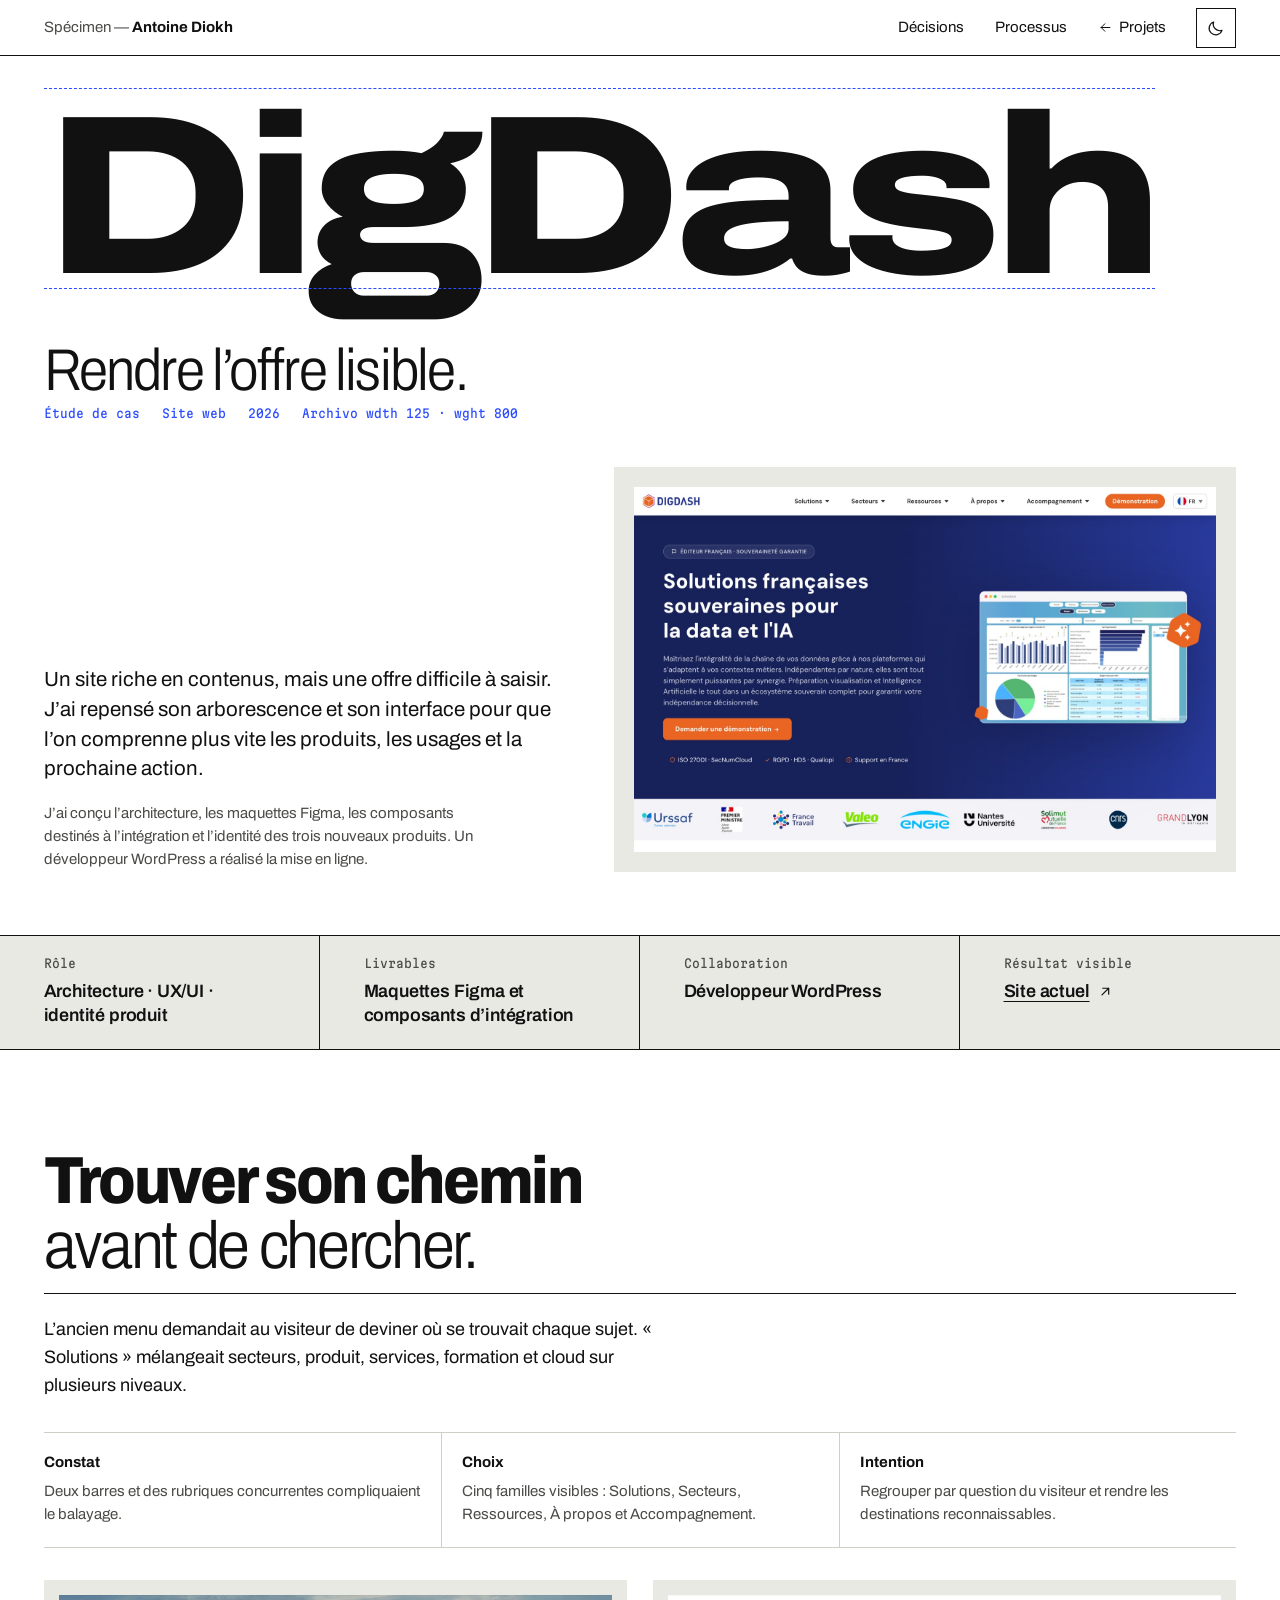
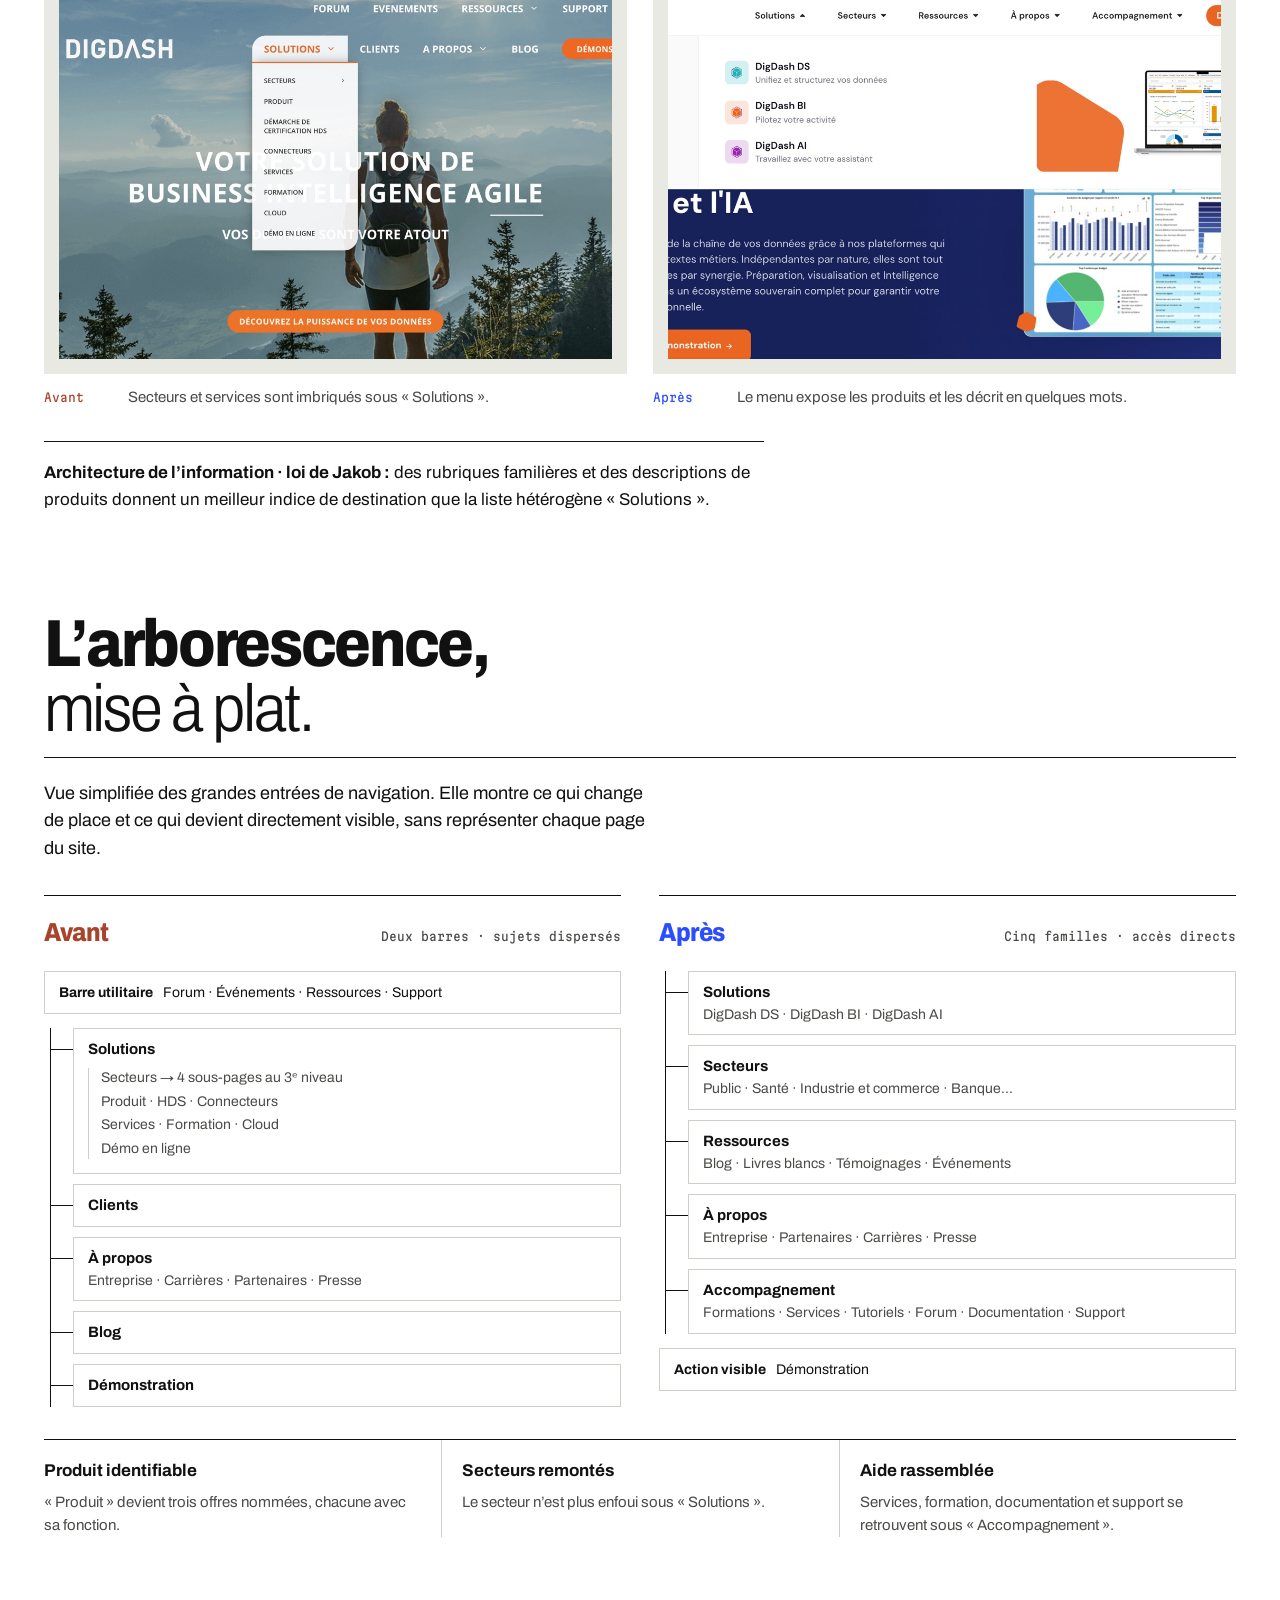
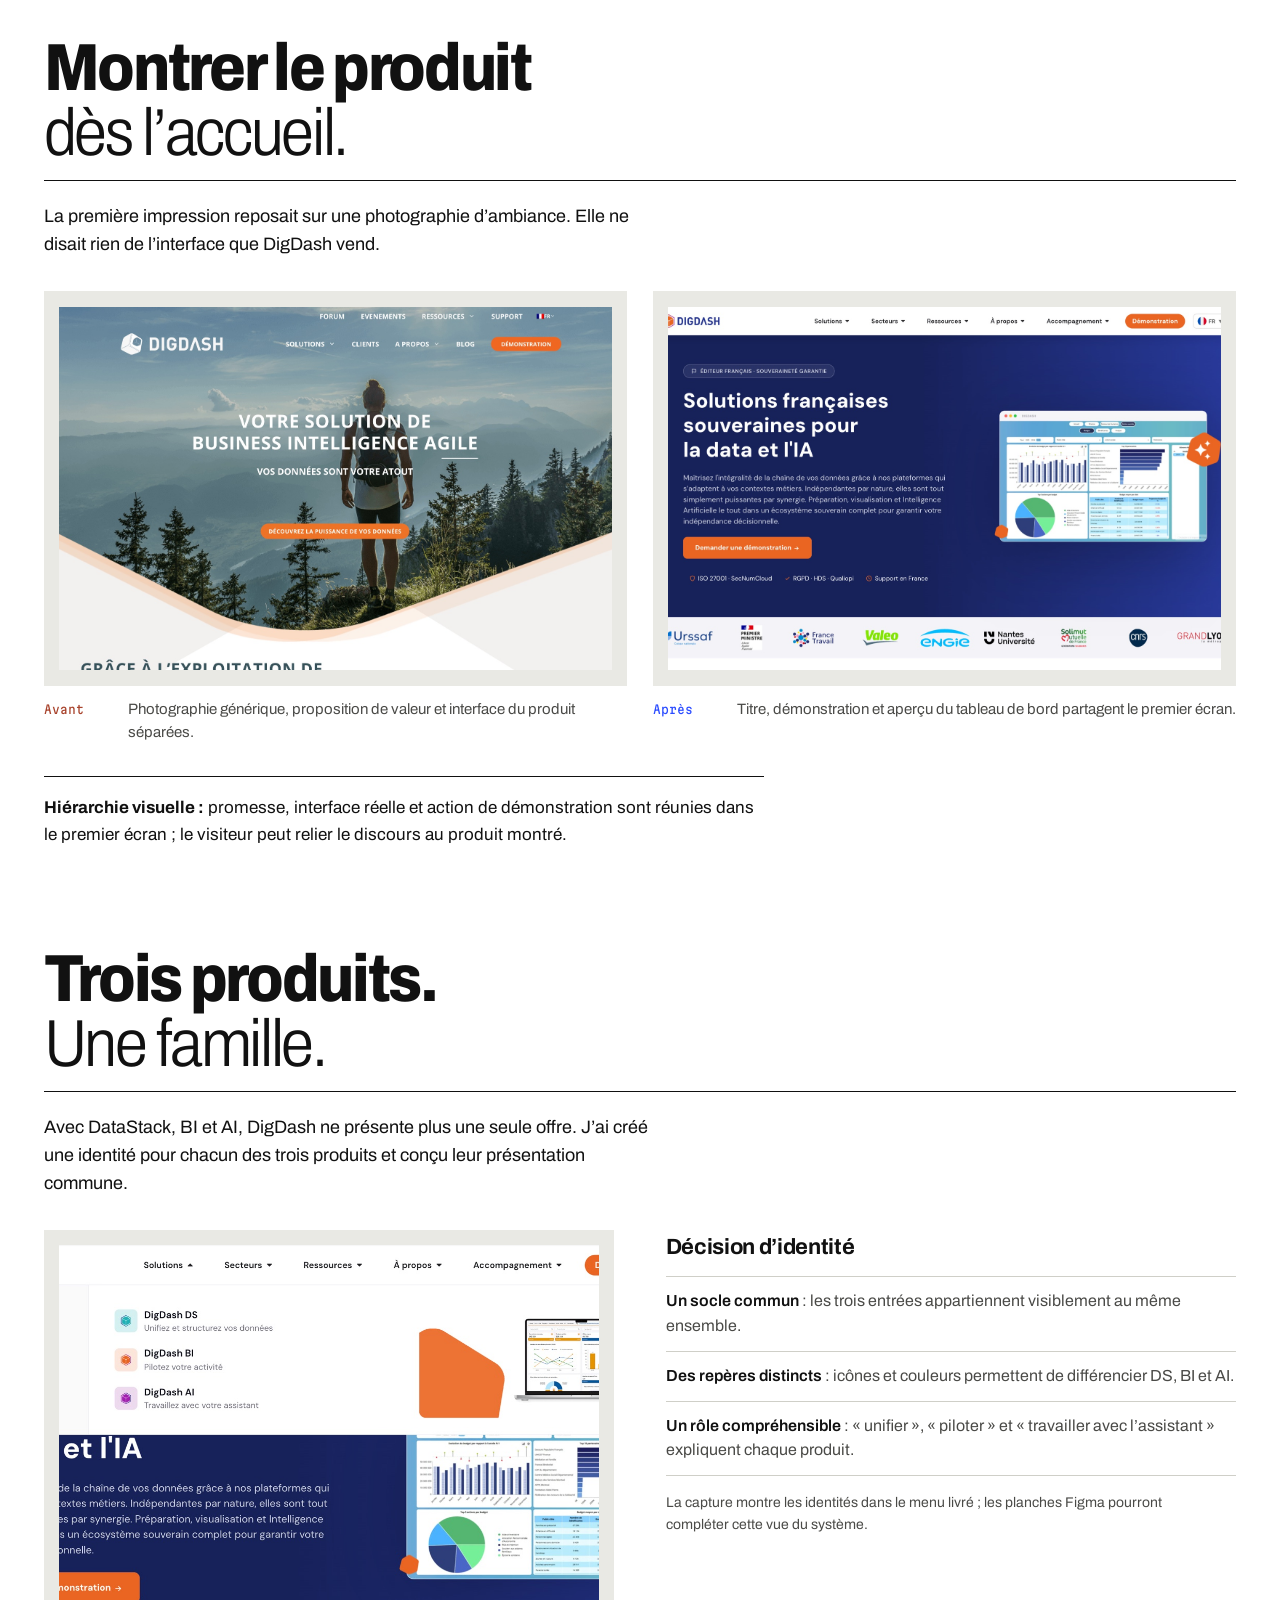
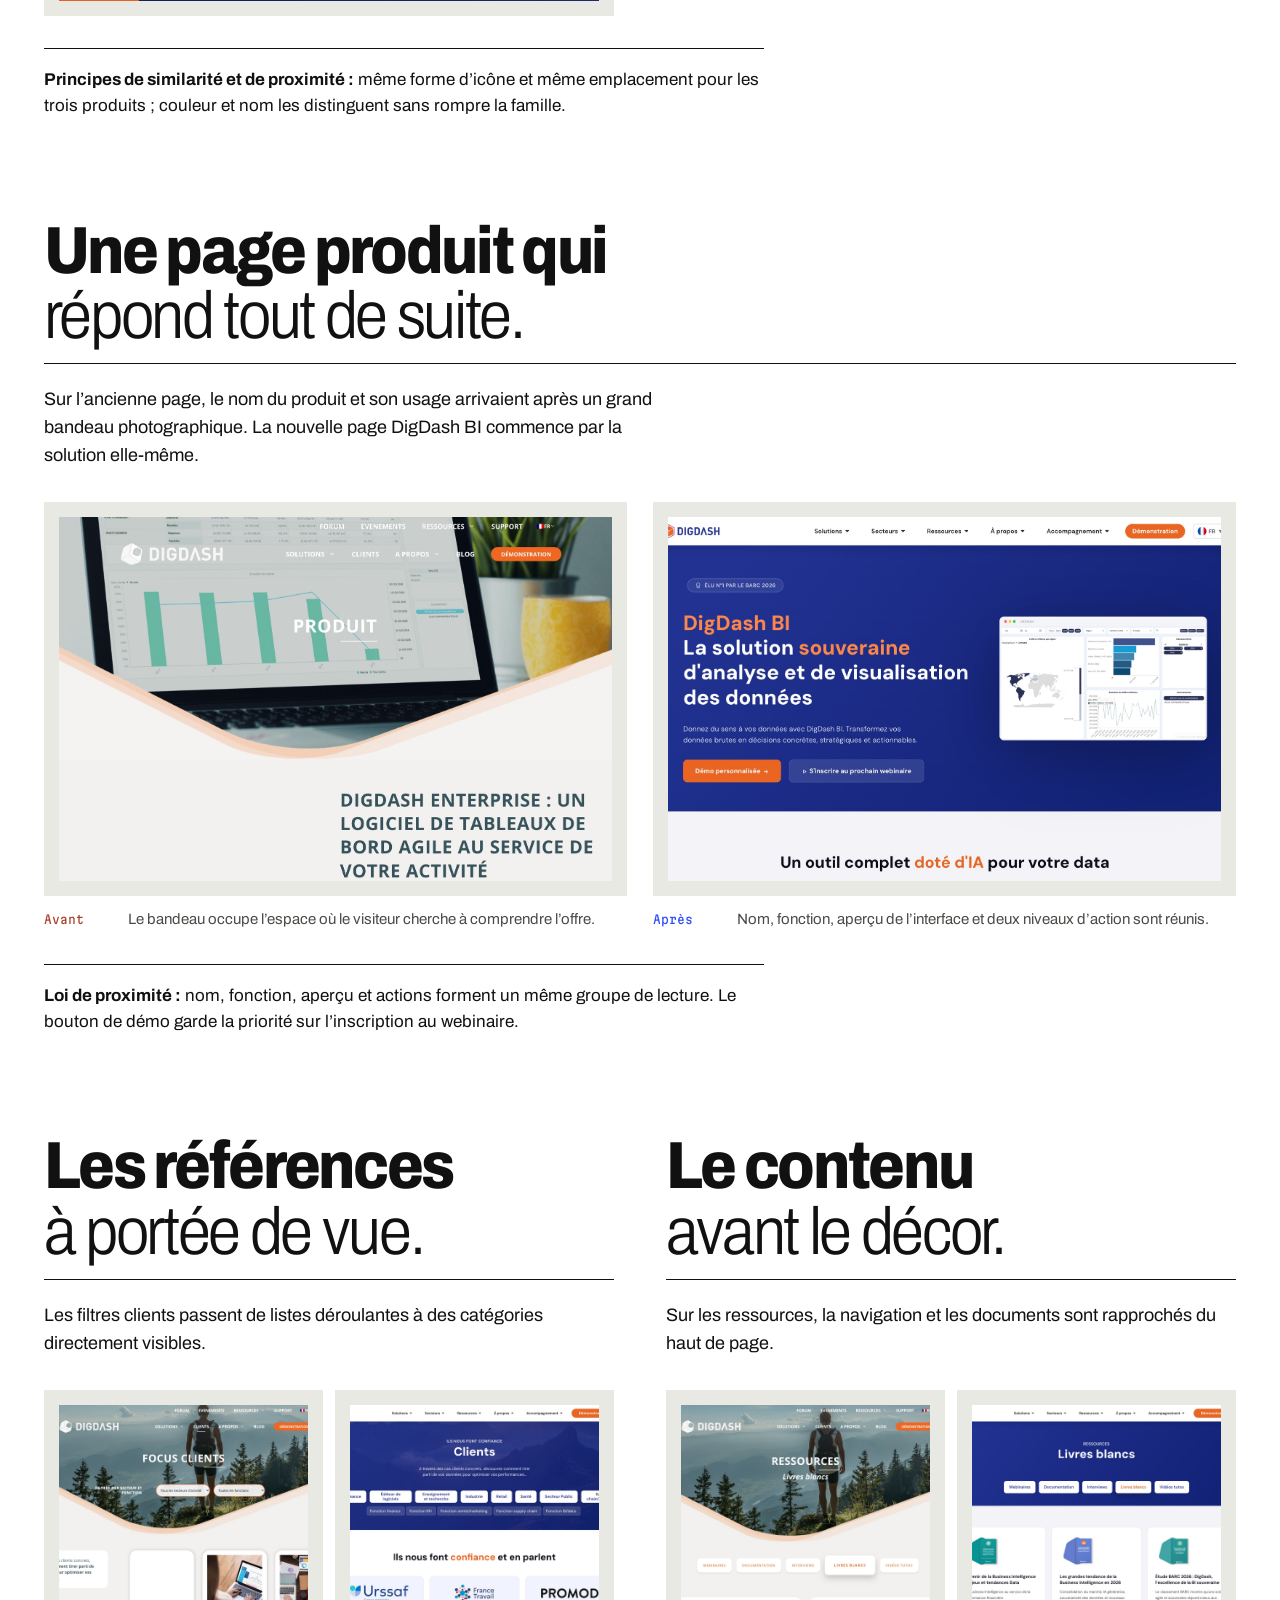
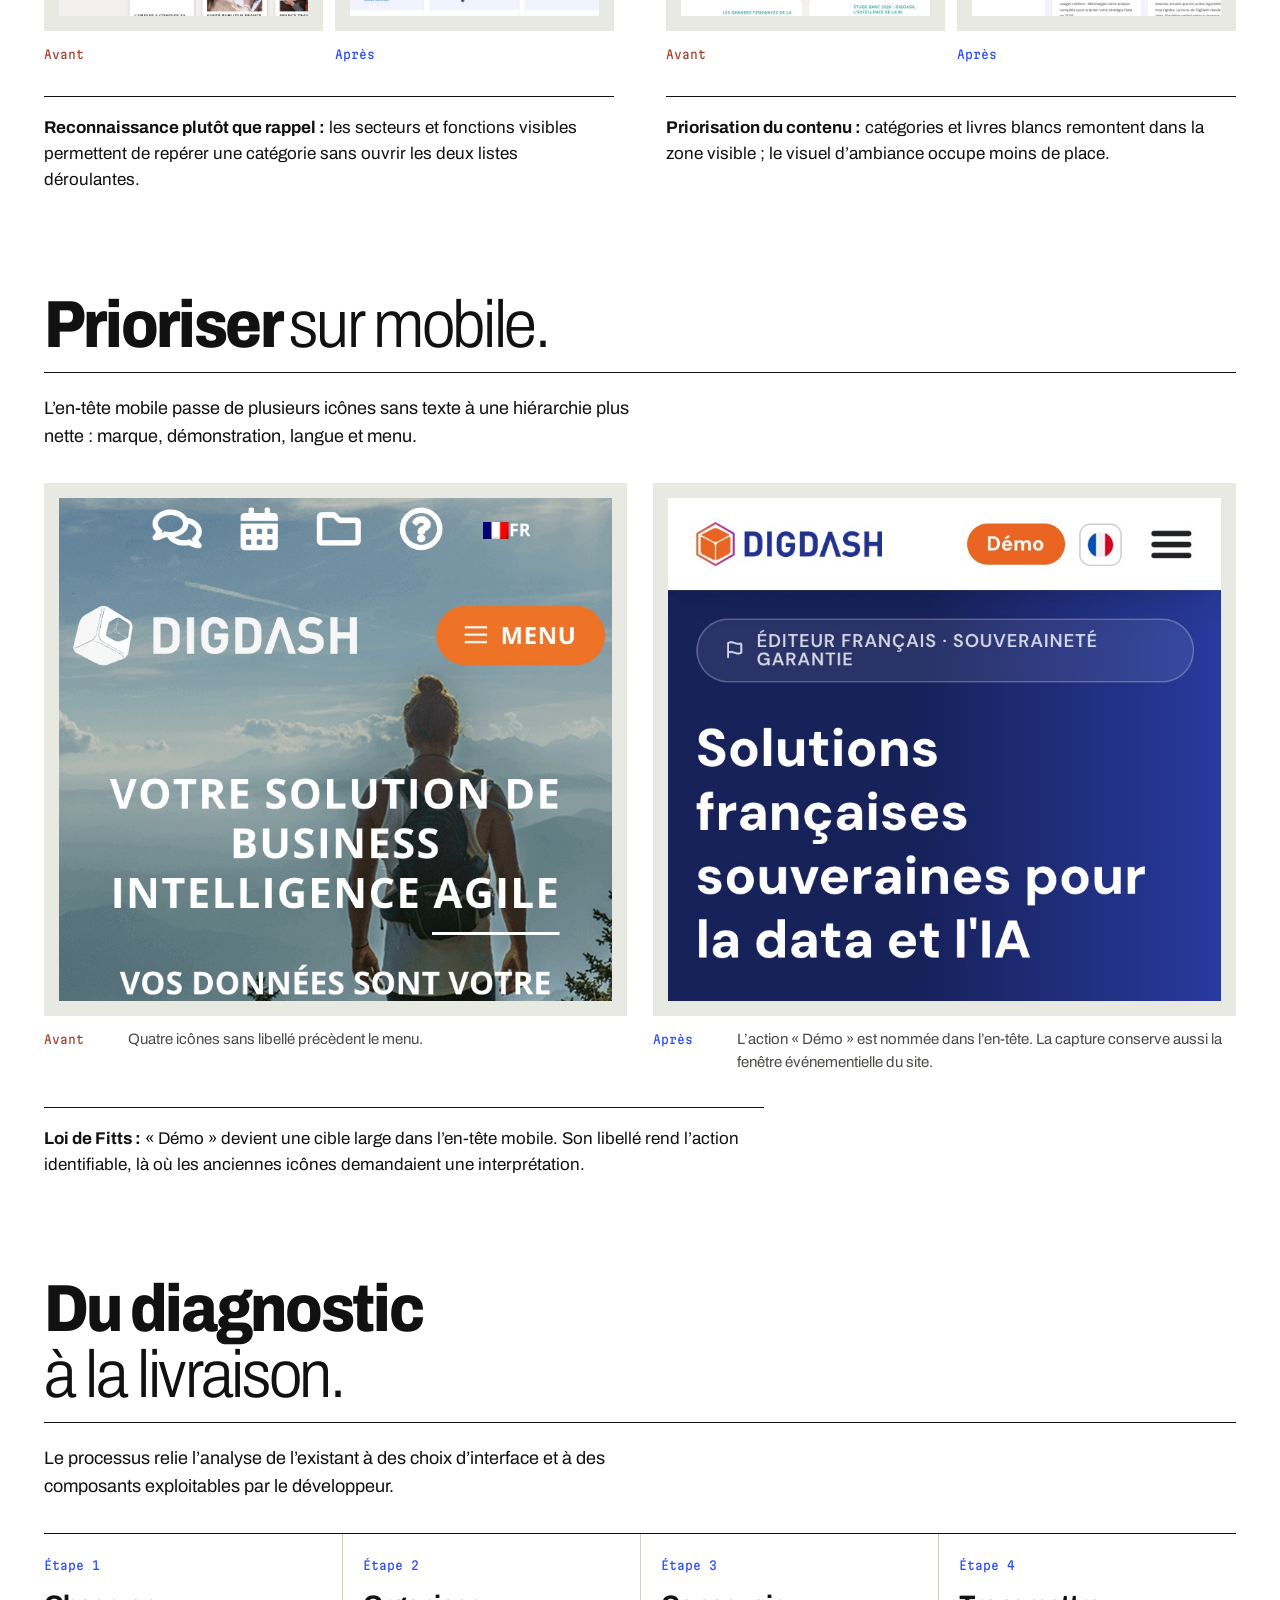
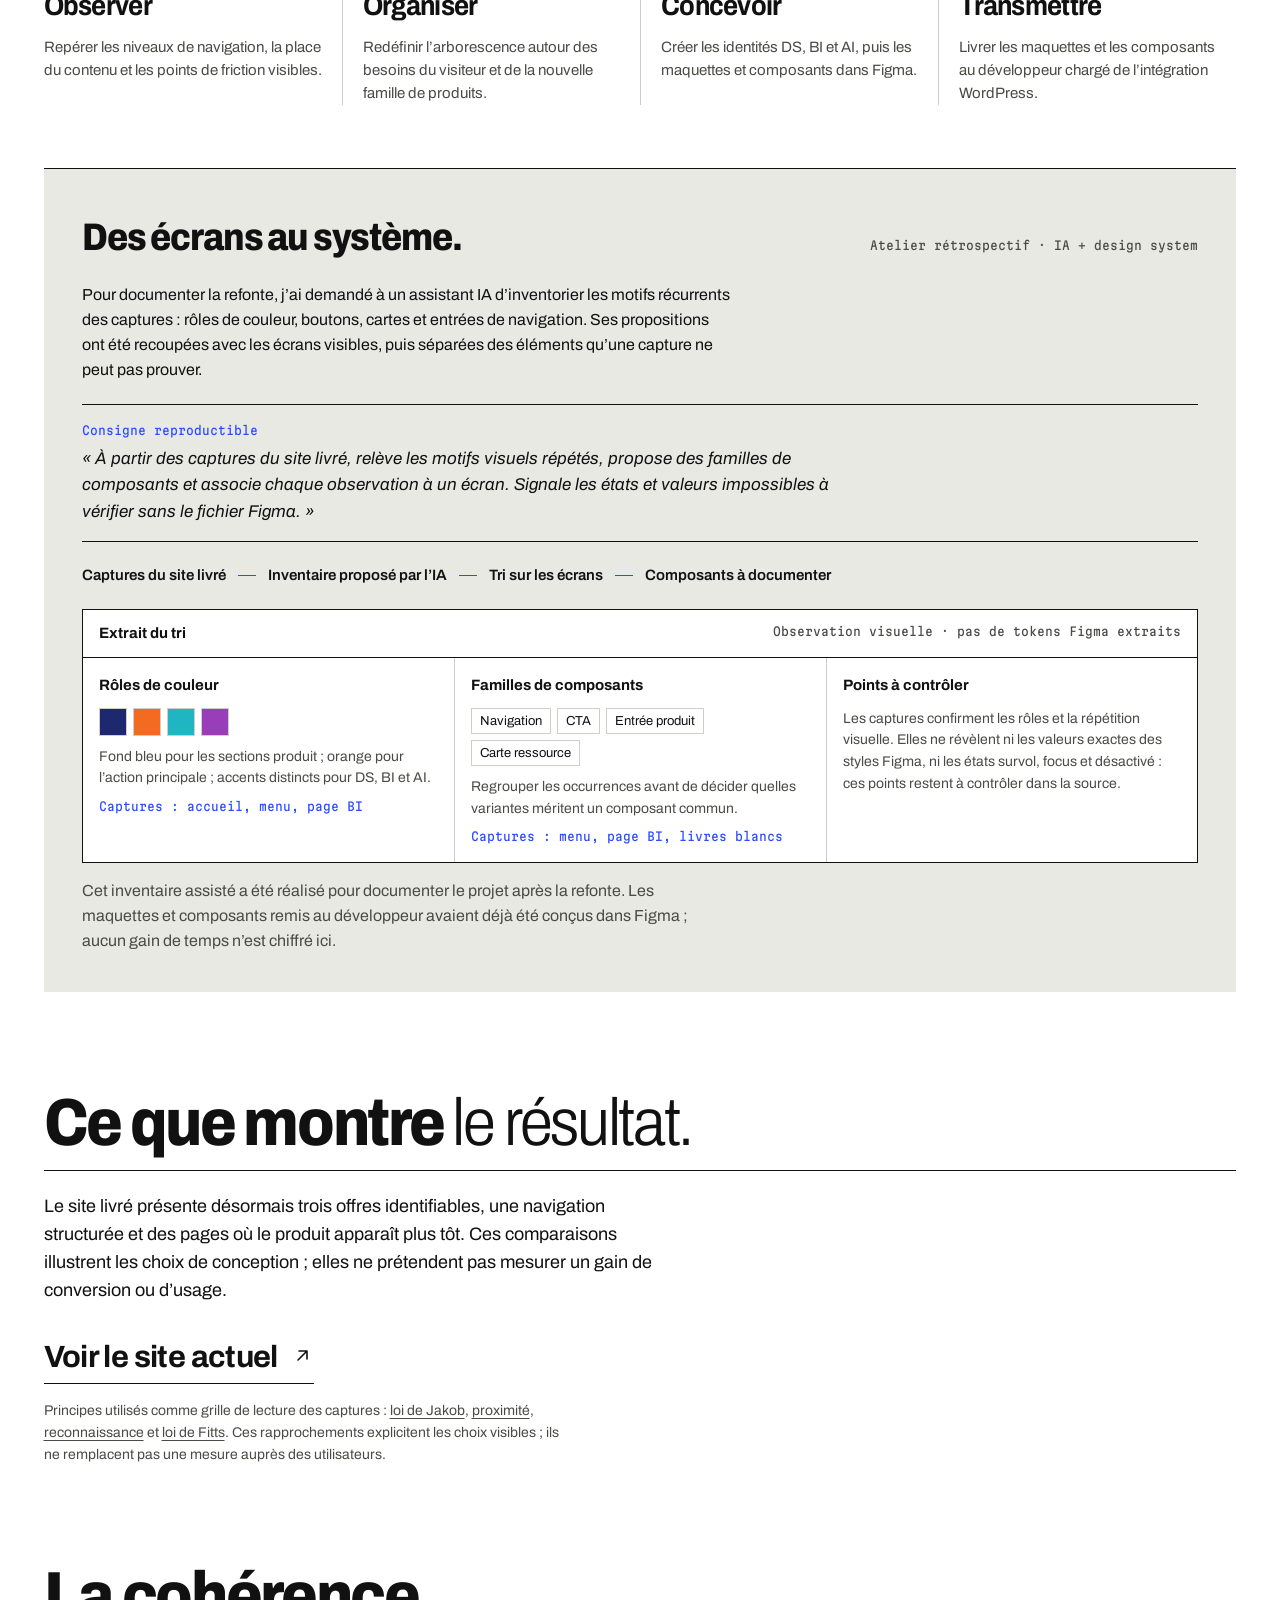
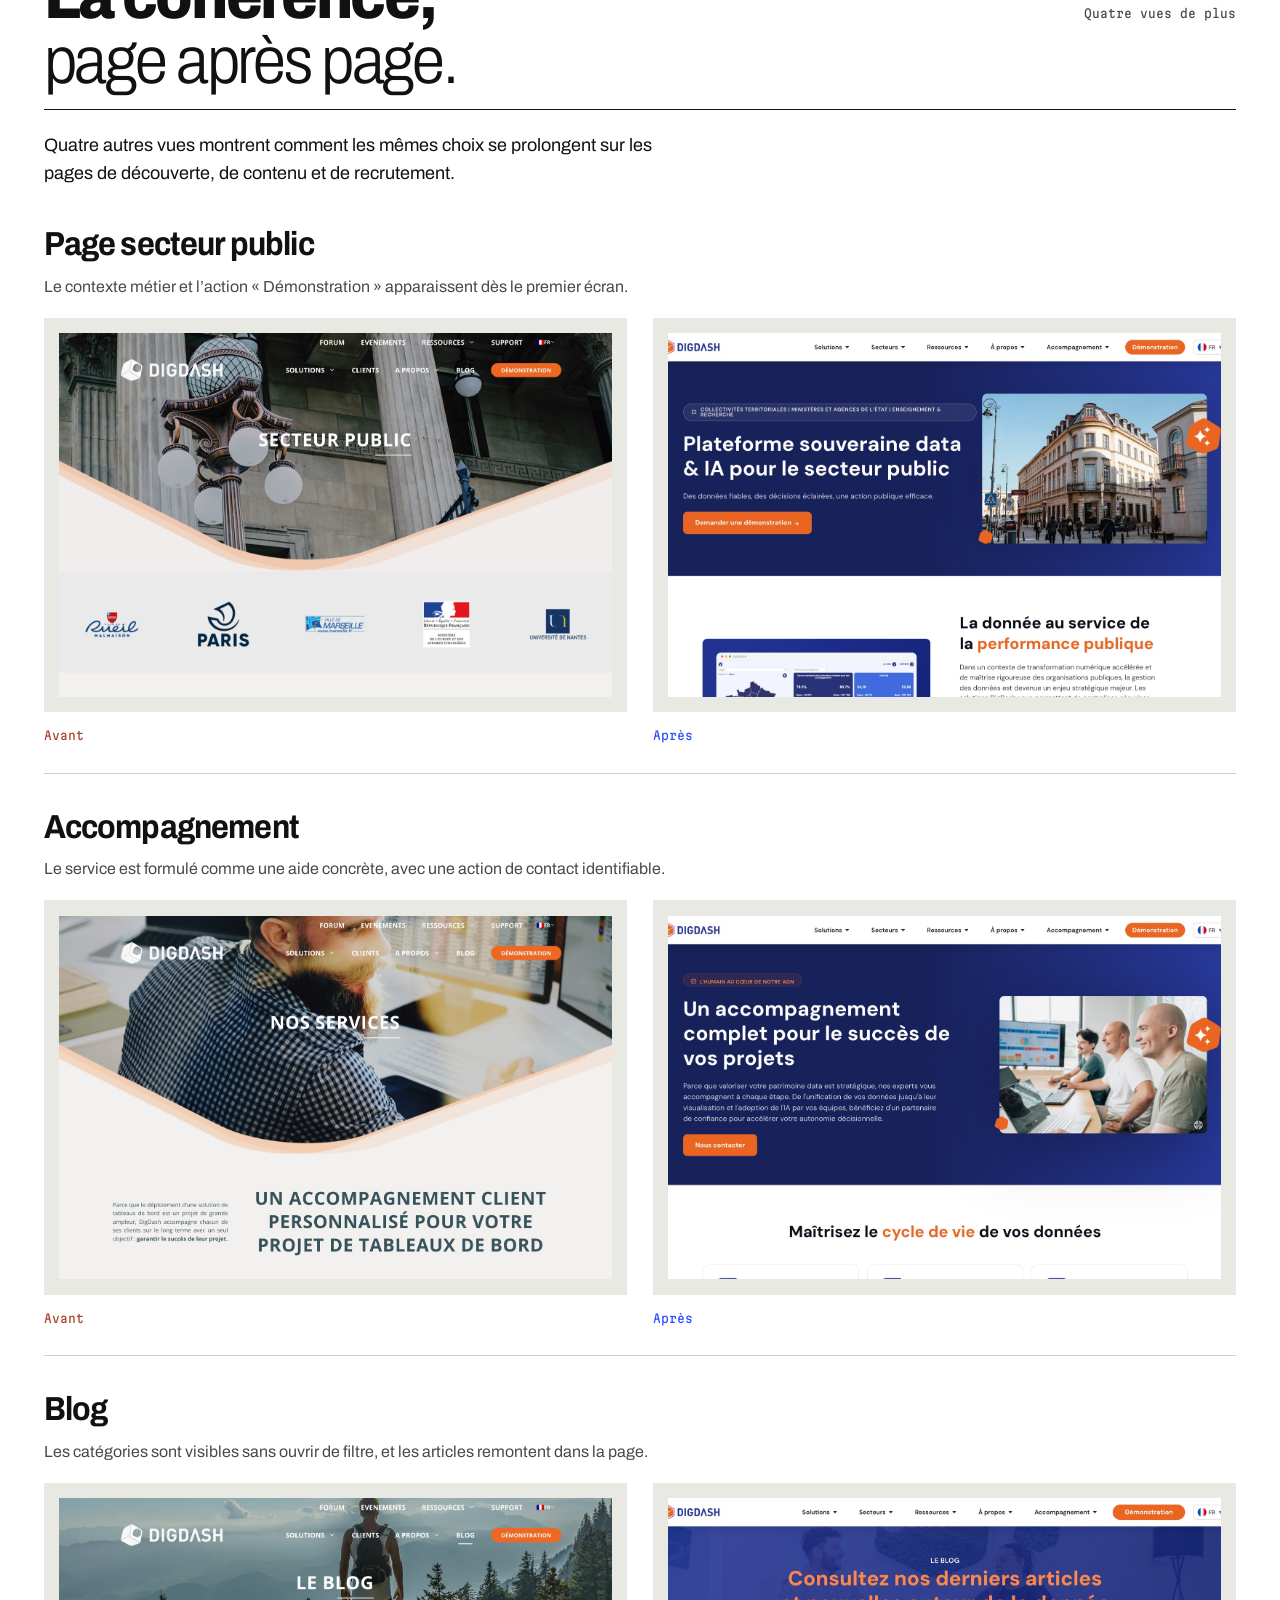
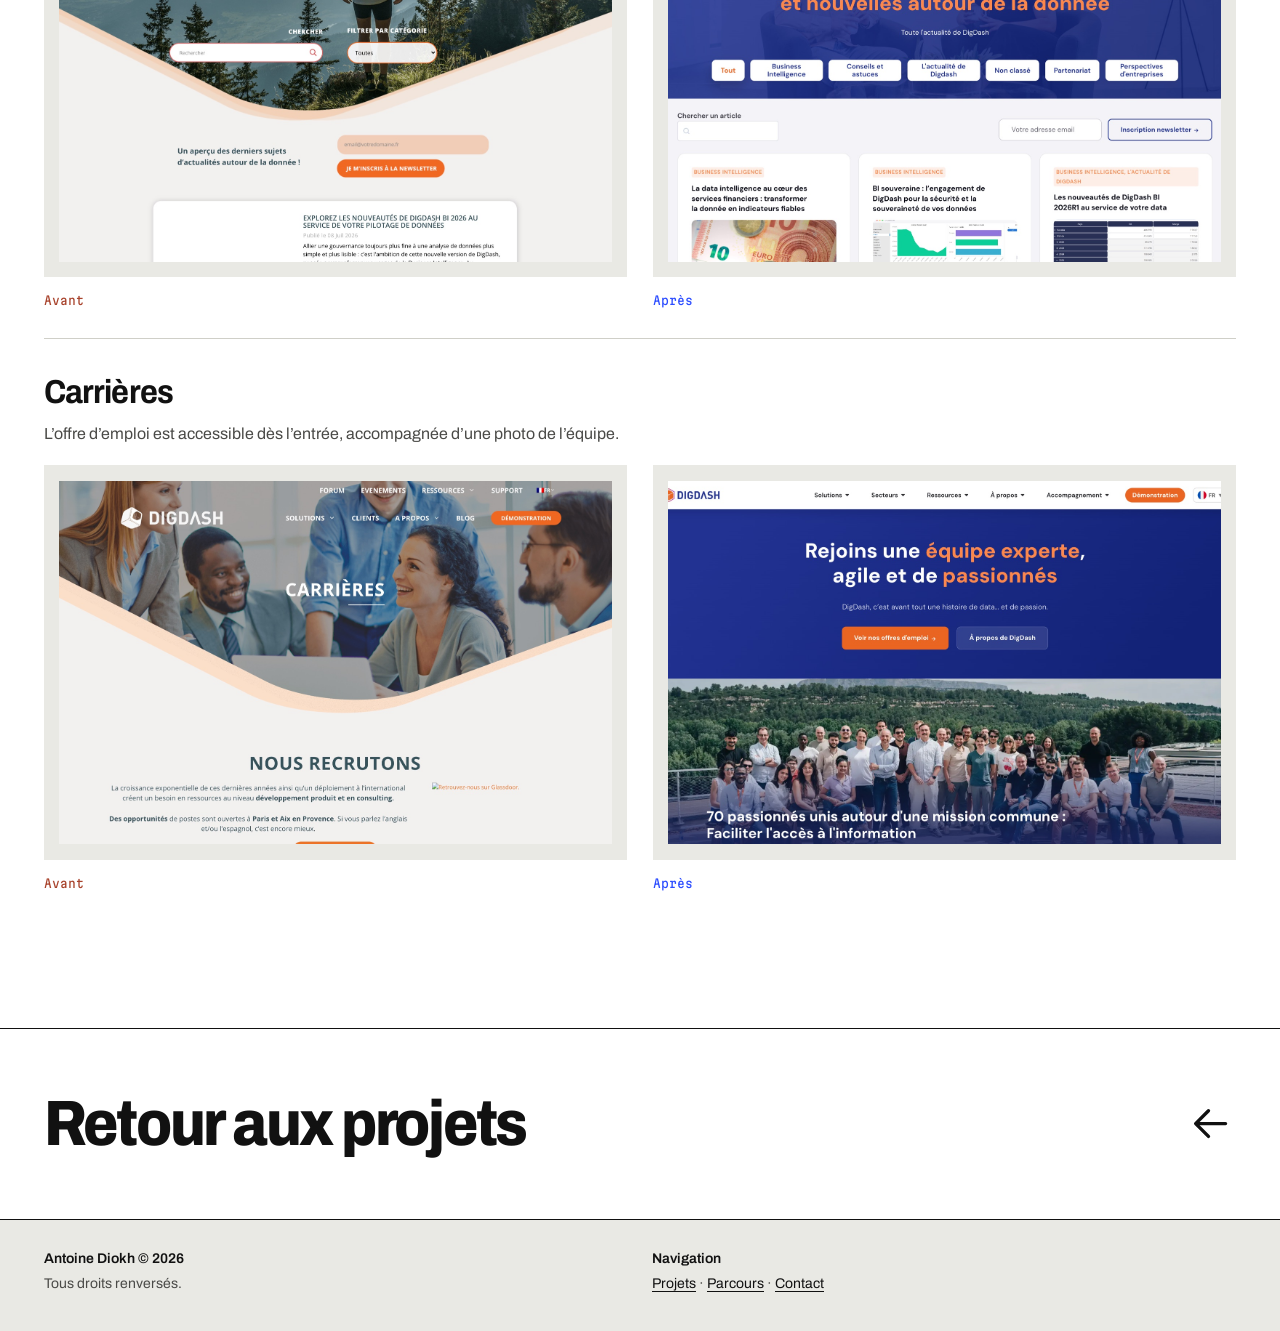
==== commit cd3081f3: "Retire le colophon du pied de page Co-Authored-By: Claude Opus 5.5 <noreply@anthropic.com> Claude-Se" ====
--- a/digdash.html
+++ b/digdash.html
@@ -175,7 +175,7 @@
 .back .icon{width:clamp(28px,4vw,56px);height:clamp(28px,4vw,56px)}
 .back:hover{background:var(--ink);color:var(--paper)}
 .back:hover span{font-stretch:112%}
-footer{background:var(--stock);border-top:1px solid var(--rule);padding:28px var(--pad) 36px;display:grid;grid-template-columns:repeat(3,minmax(0,1fr));gap:24px;font-size:14px;color:var(--ink-2)}
+footer{background:var(--stock);border-top:1px solid var(--rule);padding:28px var(--pad) 36px;display:grid;grid-template-columns:repeat(2,minmax(0,1fr));gap:24px;font-size:14px;color:var(--ink-2)}
 footer b{display:block;color:var(--ink);font-weight:600;margin-bottom:4px}
 footer a{color:var(--ink)}
 
@@ -409,7 +409,6 @@
 <a class="back" href="index.html#projets"><span>Retour aux projets</span><svg class="icon" aria-hidden="true"><use href="#i-left"/></svg></a>
 <footer>
   <div><b>Antoine Diokh © <span id="year">2026</span></b>Tous droits renversés.</div>
-  <div><b>Colophon</b>Composé en Archivo (Omnibus-Type) et Martian Mono (Evil Martians). HTML et CSS écrits à la main.</div>
   <div><b>Navigation</b><a href="index.html#projets">Projets</a> · <a href="index.html#parcours">Parcours</a> · <a href="index.html#contact">Contact</a></div>
 </footer>
 
